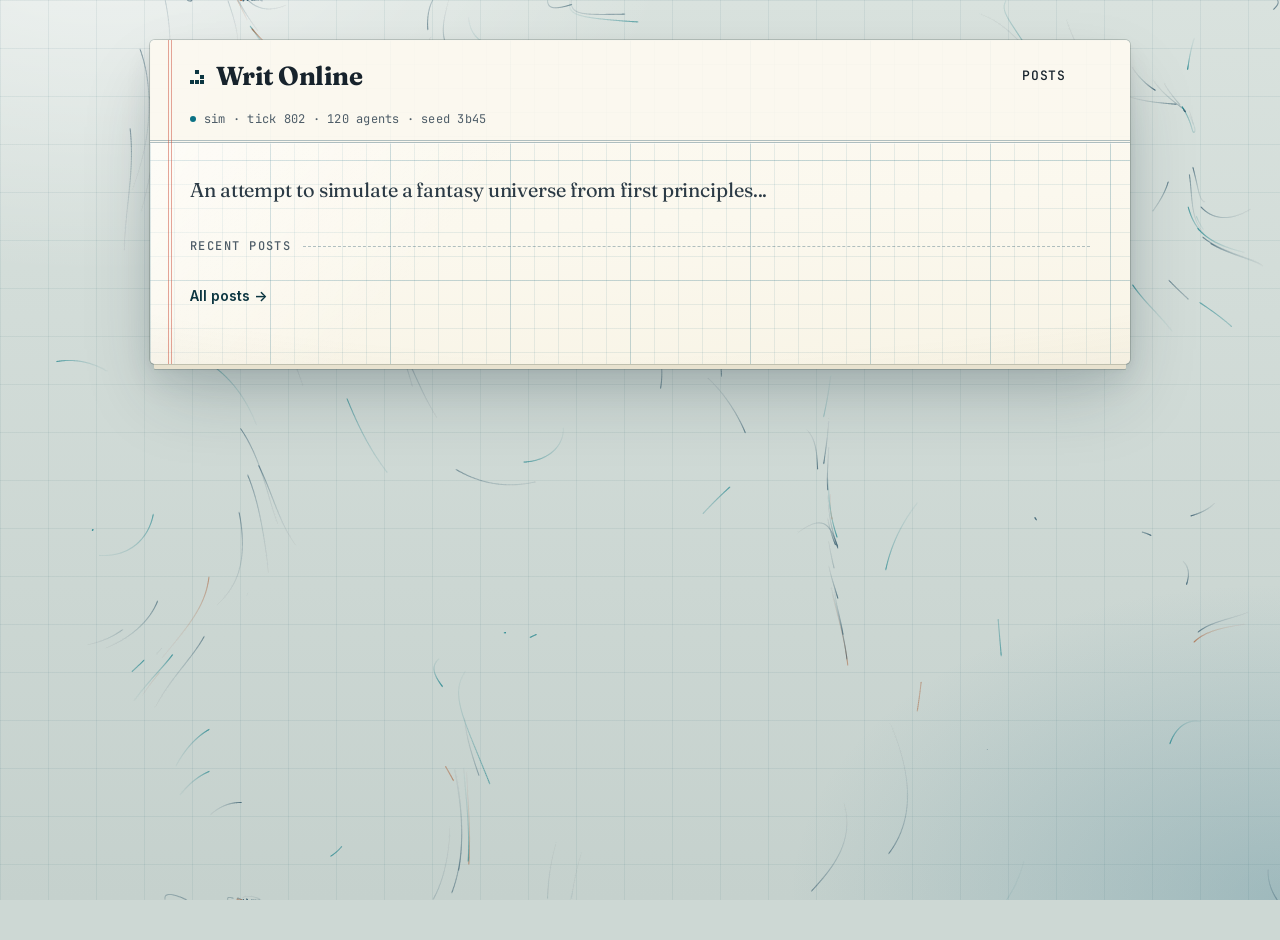
==== index.html @ ee62fd67 "Sync blog site from Folio" ====
<!doctype html>
<html lang="en" data-style="fieldnotes" data-entry-label="Devlog">
<head>
<meta charset="utf-8">
<meta name="viewport" content="width=device-width, initial-scale=1">
<meta http-equiv="Content-Security-Policy" content="default-src &#39;none&#39;; script-src &#39;self&#39; &#39;sha256-ggIJW1unnQEscRcKVDzPXkm2mkOD2B84FoMv1J+qIm8=&#39;; style-src &#39;self&#39; &#39;unsafe-inline&#39;; img-src &#39;self&#39; data: blob: https://cdn.sornaensis.com; media-src &#39;self&#39; https://cdn.sornaensis.com; font-src &#39;self&#39; data:; connect-src &#39;self&#39;; base-uri &#39;none&#39;; form-action &#39;none&#39;">
<meta name="color-scheme" content="light dark">
<title>Writ Online</title>
<link rel="icon" type="image/svg+xml" href="./favicon.svg?v=8591798611">
<link rel="stylesheet" href="./assets/blog.css?v=cd92e0d8f4">
<script src="./assets/blog.js?v=d08083df86" defer></script>
</head>
<body data-page="index" data-root="./">
<div class="sheet">
<header class="site-header">
<div class="site-header-inner">
<a class="site-title" href="./">Writ Online</a>
<nav class="site-nav" aria-label="Site"><a class="tab" href="./posts.html">Posts</a></nav>
</div>
</header>
<main class="page index-page">
<section class="blurb" aria-label="About"><p>An attempt to simulate a fantasy universe from first principles...</p></section>
<div class="index-grid">
<section class="index-posts" aria-labelledby="recent-title">
<h2 id="recent-title" class="section-title">Recent posts</h2>
<ul id="post-list" class="post-list">

</ul>
<p class="all-posts"><a href="./posts.html">All posts &rarr;</a></p>
</section>
<aside id="browse" class="index-side" aria-label="Browse posts" hidden>
<section class="side-block" aria-label="Calendar">
<h2 class="side-title">Calendar</h2>
<div id="calendar" class="calendar"></div>
</section>
<section class="side-block" aria-label="Tags">
<h2 class="side-title">Tags</h2>
<div id="tag-cloud" class="tag-cloud"></div>
</section>
</aside>
</div>
</main>
</div>
</body>
</html>
---- assets/blog.css ----
:root{color-scheme:light;--surface-app: #f7f7f8;--surface: #ffffff;--surface-raised: #ffffff;--surface-sunken: #fafafb;--surface-nav: #f3f3f5;--surface-hover: #e9eaee;--surface-hover-paper: #f3f4f6;--surface-selected: #e9effe;--border: #e5e6ea;--border-strong: #d1d3da;--border-focus: #2f5bea;--text: #16181d;--text-2: #3b3f48;--text-3: #5d6270;--text-faint: #8b909c;--accent: #2f5bea;--accent-hover: #2349c8;--accent-text: #2a52d6;--accent-soft: #eaf0fe;--accent-soft-hover: #dbe5fd;--accent-line: #b9cbfa;--on-accent: #ffffff;--success: #1f7a4a;--success-soft: #e7f5ec;--warning: #8f5d00;--warning-soft: #fdf5e3;--warning-line: #f0dcae;--danger: #c2372b;--danger-soft: #fdecea;--danger-line: #f6cbc6;--label-sage: #3f9a62;--label-blue: #3a7bd5;--label-amber: #c4880f;--label-rose: #d0577a;--label-lavender: #7a62d8;--scrim: rgb(14 15 17 / .4);--toast-bg: #16181d;--toast-text: #f4f5f7;--toast-danger-bg: #b3342a;--shadow-1: 0 1px 2px rgb(16 18 24 / .05);--shadow-2: 0 4px 14px rgb(16 18 24 / .07);--shadow-3: 0 16px 48px rgb(16 18 24 / .12);--shadow-modal: 0 24px 80px rgb(16 18 24 / .22);--font-sans: Inter, ui-sans-serif, system-ui, -apple-system, BlinkMacSystemFont, "Segoe UI", Roboto, sans-serif;--font-display: var(--font-sans);--font-mono: ui-monospace, SFMono-Regular, "Cascadia Mono", Consolas, "Liberation Mono", monospace;--text-2xs: 11px;--text-xs: 12px;--text-sm: 13px;--text-base: 14px;--text-read: 16px;--text-lg: 18px;--text-xl: 22px;--text-2xl: 28px;--text-3xl: 36px;--text-display: 52px;--leading-tight: 1.25;--leading-snug: 1.45;--leading-body: 1.6;--leading-read: 1.75;--tracking-label: .08em;--space-1: 4px;--space-2: 8px;--space-3: 12px;--space-4: 16px;--space-5: 20px;--space-6: 24px;--space-8: 32px;--space-10: 40px;--space-12: 48px;--radius-sm: 4px;--radius-md: 6px;--radius-lg: 8px;--radius-xl: 12px;--radius-pill: 999px;--ease: cubic-bezier(.2, .7, .2, 1);--dur-fast: .12s;--dur: .2s;--bg: var(--surface-app);--paper: var(--surface);--sidebar: var(--surface-nav);--ink: var(--text);--muted: var(--text-3);--line: var(--border);--line-dark: var(--border-strong);--green: var(--accent);--green-hover: var(--accent-hover);--green-soft: var(--accent-soft);--sage: var(--label-sage);--red: var(--danger);--red-soft: var(--danger-soft);--shadow: var(--shadow-3);--font: var(--font-sans);font-family:var(--font-sans);font-size:var(--text-base);line-height:var(--leading-body);color:var(--text);background:var(--surface-app)}@media(prefers-color-scheme:dark){:root:not([data-theme=light]){color-scheme:dark;--surface-app: #0e0f11;--surface: #16171a;--surface-raised: #1d1f23;--surface-sunken: #121315;--surface-nav: #121315;--surface-hover: #1f2125;--surface-hover-paper: #1d1f23;--surface-selected: #1b2340;--border: #26282d;--border-strong: #353840;--border-focus: #6b8cff;--text: #ececf0;--text-2: #c4c7cf;--text-3: #9a9fab;--text-faint: #6c717c;--accent: #6b8cff;--accent-hover: #85a0ff;--accent-text: #8ea8ff;--accent-soft: #1a2242;--accent-soft-hover: #222c55;--accent-line: #34427a;--on-accent: #0b1020;--success: #5fcf8e;--success-soft: #13261b;--warning: #f0b84a;--warning-soft: #2a2312;--warning-line: #4a3b17;--danger: #ff7b6e;--danger-soft: #331a18;--danger-line: #5a2b26;--label-sage: #6cc28c;--label-blue: #6fa6ef;--label-amber: #e3ad48;--label-rose: #ee8aa6;--label-lavender: #a596f2;--scrim: rgb(0 0 0 / .6);--toast-bg: #ececf0;--toast-text: #16181d;--toast-danger-bg: #f6c4bd;--shadow-1: 0 1px 2px rgb(0 0 0 / .4);--shadow-2: 0 4px 16px rgb(0 0 0 / .4);--shadow-3: 0 18px 60px rgb(0 0 0 / .5);--shadow-modal: 0 28px 100px rgb(0 0 0 / .6) }}:root[data-theme=dark]{color-scheme:dark;--surface-app: #0e0f11;--surface: #16171a;--surface-raised: #1d1f23;--surface-sunken: #121315;--surface-nav: #121315;--surface-hover: #1f2125;--surface-hover-paper: #1d1f23;--surface-selected: #1b2340;--border: #26282d;--border-strong: #353840;--border-focus: #6b8cff;--text: #ececf0;--text-2: #c4c7cf;--text-3: #9a9fab;--text-faint: #6c717c;--accent: #6b8cff;--accent-hover: #85a0ff;--accent-text: #8ea8ff;--accent-soft: #1a2242;--accent-soft-hover: #222c55;--accent-line: #34427a;--on-accent: #0b1020;--success: #5fcf8e;--success-soft: #13261b;--warning: #f0b84a;--warning-soft: #2a2312;--warning-line: #4a3b17;--danger: #ff7b6e;--danger-soft: #331a18;--danger-line: #5a2b26;--label-sage: #6cc28c;--label-blue: #6fa6ef;--label-amber: #e3ad48;--label-rose: #ee8aa6;--label-lavender: #a596f2;--scrim: rgb(0 0 0 / .6);--toast-bg: #ececf0;--toast-text: #16181d;--toast-danger-bg: #f6c4bd;--shadow-1: 0 1px 2px rgb(0 0 0 / .4);--shadow-2: 0 4px 16px rgb(0 0 0 / .4);--shadow-3: 0 18px 60px rgb(0 0 0 / .5);--shadow-modal: 0 28px 100px rgb(0 0 0 / .6) }.markdown{font-size:var(--text-read);line-height:var(--leading-read);color:var(--text-2);overflow-wrap:anywhere}.markdown>:first-child{margin-top:0}.markdown h1,.markdown h2,.markdown h3,.markdown h4{font-weight:600;color:var(--text);line-height:var(--leading-tight);letter-spacing:-.35px}.markdown h1,.markdown h2,.markdown h3{font-family:var(--font-display);letter-spacing:-.02em;font-weight:650}.markdown h1{font-size:var(--text-2xl);margin:30px 0 15px}.markdown h2{font-size:var(--text-xl);margin:29px 0 12px}.markdown h3{font-size:var(--text-lg);margin:24px 0 9px}.markdown p{margin:0 0 17px}.markdown strong{font-weight:600;color:var(--text)}.markdown a{color:var(--accent-text);text-underline-offset:3px}.markdown a.wiki-link{display:inline;padding:1px 5px;border-radius:var(--radius-sm);background:var(--accent-soft);color:var(--accent-text);text-decoration:none;font-size:.95em;box-decoration-break:clone;-webkit-box-decoration-break:clone}.markdown a.wiki-link:hover{background:var(--accent-soft-hover)}.markdown a.wiki-link:before{content:"\2197";font-size:.85em;margin-right:4px;opacity:.7}.markdown a[data-wiki-target]{border-bottom:1px dashed var(--warning-line);background:var(--warning-soft);color:var(--warning)}.markdown ul,.markdown ol{padding-left:23px;margin:12px 0 20px}.markdown li{padding-left:3px;margin:4px 0}.markdown li::marker{color:var(--text-3)}.markdown [id]{scroll-margin-top:16px}.markdown [id]:focus{outline:none}.markdown .toc{margin:0 0 26px;font-size:var(--text-base);line-height:1.4}.markdown .toc .toc-box{margin:0;min-width:0;padding:6px 16px 10px;border:1px solid var(--border-strong);border-radius:var(--radius-md);background:var(--surface-sunken)}.markdown .toc .toc-title{padding:0 6px;margin-left:-2px;font-family:var(--font-sans);font-size:var(--text-xs);font-weight:600;letter-spacing:.08em;text-transform:uppercase;color:var(--text-3)}.markdown .toc ul{margin:0;padding:0;list-style:none}.markdown .toc ul ul{margin-left:6px;padding-left:14px;border-left:1px solid var(--border)}.markdown .toc li{margin:0;padding:0}.markdown .toc a{display:inline-block;padding:5px 2px;text-decoration:none}.markdown .toc a:hover{text-decoration:underline}.markdown a.toc-up{display:inline-block;min-width:1.6em;margin-left:.4em;padding:0 .3em;border-radius:var(--radius-sm);color:var(--text-3);font-family:var(--font-sans);font-size:.7em;font-weight:500;letter-spacing:0;text-align:center;text-decoration:none;vertical-align:.15em}.markdown a.toc-up:hover,.markdown a.toc-up:focus-visible{background:var(--accent-soft);color:var(--accent-text)}@media(pointer:coarse){.markdown .toc a{padding:11px 4px}.markdown a.toc-up{min-width:44px;margin:-12px -6px -12px .2em;padding:12px 6px;font-size:.8em}}.markdown blockquote{margin:22px 0;border-left:3px solid var(--accent-line);padding:13px 19px;background:var(--surface-sunken);border-radius:0 var(--radius-md) var(--radius-md) 0;color:var(--text-2);font-size:var(--text-base)}.markdown blockquote p:last-child{margin-bottom:0}.markdown code{font-family:var(--font-mono);font-size:.85em;padding:2px 5px;background:var(--surface-hover-paper);border-radius:var(--radius-sm);color:var(--text-2)}.markdown pre{background:var(--surface-sunken);border:1px solid var(--border);border-radius:var(--radius-md);padding:16px;overflow-x:auto;line-height:1.7;font-family:var(--font-mono);font-size:var(--text-sm);white-space:pre;overflow-wrap:normal}.markdown pre code{padding:0;background:none;font-size:inherit}.markdown hr{border:0;border-top:1px solid var(--border);margin:28px 0}.markdown table{display:block;max-width:100%;overflow:auto;border-collapse:collapse;font-size:var(--text-xs);margin-bottom:20px}.markdown td,.markdown th{text-align:left;border:1px solid var(--border);padding:8px 12px}.markdown th{background:var(--surface-sunken);font-weight:600}.markdown video{display:block;max-width:100%;height:auto;border-radius:var(--radius-md);background:var(--surface-sunken)}.markdown .embed-card{margin:14px 0}.markdown a.embed-card-link{display:flex;flex-direction:column;justify-content:center;gap:2px;min-height:44px;padding:10px 14px;overflow:hidden;background:var(--surface-sunken);border:1px solid var(--border);border-radius:var(--radius-md);color:var(--text);text-decoration:none}.markdown a.embed-card-link:hover,.markdown a.embed-card-link:focus-visible{border-color:var(--accent-line)}.markdown .embed-card-host{font-weight:600;color:var(--accent-text);overflow-wrap:anywhere}.markdown .embed-card-path{min-width:0;overflow:hidden;color:var(--text-3);font-size:var(--text-sm);text-overflow:ellipsis;white-space:nowrap}.markdown a.embed-link{overflow-wrap:anywhere}.markdown .embed-missing{color:var(--text-3);font-style:italic}.markdown input[type=checkbox]{accent-color:var(--accent)}@media(min-width:1440px){.markdown{font-size:var(--text-read);line-height:var(--leading-read)}}@media(max-width:760px){.markdown{font-size:var(--text-read);line-height:var(--leading-read);color:var(--text-2)}.markdown h2{font-size:var(--text-xl);margin-top:26px}.markdown h3{font-size:var(--text-lg)}.markdown blockquote{font-size:var(--text-base);margin:22px 0;padding:13px 16px}.markdown a.wiki-link{font-size:.95em;white-space:normal}}.markdown{font-size:var(--text-read);color:var(--text-2);line-height:var(--leading-read)}.markdown h1,.markdown h2,.markdown h3,.markdown h4,.markdown strong{color:var(--text)}.markdown h2{font-size:var(--text-xl)}.markdown h3{font-size:var(--text-lg)}.markdown blockquote{font-size:var(--text-base);color:var(--text-2)}.markdown a,.markdown a.wiki-link{color:var(--accent-text)}.markdown a[data-wiki-target]{color:var(--warning)}.markdown code{color:var(--text-2)}.markdown table{font-size:var(--text-sm)}.markdown img{display:block;max-width:100%;height:auto;border-radius:var(--radius-md)}@media(min-width:1440px){.markdown{font-size:var(--text-read)}}@media(max-width:760px){.markdown{font-size:var(--text-read);line-height:var(--leading-read)}.markdown h2{font-size:var(--text-xl)}.markdown h3{font-size:var(--text-lg)}.markdown blockquote{font-size:var(--text-base)}}.nb-bar{display:flex;align-items:center;gap:12px;margin:0 0 16px}.nb-run svg{width:14px;height:14px}.nb-job{font-size:var(--text-xs);color:var(--text-3)}.nb-job-failed{color:var(--danger)}.nb-cell{margin:20px 0 0}.markdown .nb-cell pre{margin:0}.nb-code .hl-comment{color:var(--text-3);font-style:italic}.nb-code .hl-string{color:var(--success)}.nb-code .hl-constant{color:var(--warning)}.nb-code .hl-keyword,.nb-code .hl-storage.hl-modifier{color:var(--accent-text)}.nb-code .hl-storage.hl-type,.nb-code .hl-entity.hl-name.hl-type,.nb-code .hl-support.hl-type{color:var(--label-lavender)}.nb-code .hl-entity.hl-name.hl-function,.nb-code .hl-support.hl-function{color:var(--label-blue)}.nb-code .hl-keyword.hl-operator,.nb-code .hl-punctuation{color:var(--text-2)}.nb-code .hl-invalid{color:var(--danger)}.nb-output{margin:0 0 20px;border:1px solid var(--border);border-top:0;border-radius:0 0 var(--radius-md) var(--radius-md);background:var(--surface);overflow:hidden}.nb-cell+.nb-output{margin-top:-1px}.nb-output-head{display:flex;align-items:center;gap:10px;padding:6px 12px;background:var(--surface-sunken);border-bottom:1px solid var(--border);font-size:var(--text-2xs);color:var(--text-3)}.nb-status{font-weight:550;letter-spacing:var(--tracking-label);text-transform:uppercase;color:var(--success)}.nb-output-error .nb-status,.nb-output-timeout .nb-status{color:var(--danger)}.nb-output-truncated .nb-status,.nb-output-skipped .nb-status{color:var(--warning)}.nb-stale-flag{padding:1px 7px;border:1px solid var(--warning-line);border-radius:var(--radius-pill);background:var(--warning-soft);color:var(--warning)}.nb-time{margin-left:auto}.nb-output-body{padding:10px 12px}.nb-output-body:empty{display:none}.nb-stale .nb-output-body{opacity:.5}.nb-text{margin:0;font-family:var(--font-mono);font-size:var(--text-sm);line-height:1.6;color:var(--text-2);white-space:pre-wrap;overflow-wrap:anywhere}.nb-text+.nb-text,.nb-text+.nb-rich,.nb-rich+.nb-text{margin-top:8px}.markdown .nb-output .nb-text{padding:0;border:0;background:none}.nb-stderr{color:var(--danger)}.nb-unknown{margin:0;font-size:var(--text-xs);color:var(--text-3)}.nb-frame{display:block;width:100%;height:120px;border:0;background:transparent}.nb-bar[hidden]{display:none}@font-face{font-family:Fraunces;font-style:normal;font-weight:300 800;font-display:swap;src:url(fonts/Fraunces-latin.woff2?v=4b4c27f81b) format("woff2")}@font-face{font-family:Inter;font-style:normal;font-weight:100 900;font-display:swap;src:url(fonts/InterVariable-latin.woff2?v=d0c4a8f48d) format("woff2")}@font-face{font-family:JetBrains Mono;font-style:normal;font-weight:100 800;font-display:swap;src:url(fonts/JetBrainsMono-latin.woff2?v=8c6af9fe3e) format("woff2")}:root{background:var(--backdrop-base);--font-sans: "Inter", ui-sans-serif, system-ui, -apple-system, BlinkMacSystemFont, "Segoe UI", Roboto, sans-serif;--text-read: 17px;--backdrop-base: #e6e9f2;--backdrop: radial-gradient(ellipse 80% 78% at 8% -8%, #d6e0ff 0%, transparent 62%), radial-gradient(ellipse 66% 71% at 104% 6%, #ffdce8 0%, transparent 58%), radial-gradient(ellipse 73% 84% at 86% 112%, #d6f0e3 0%, transparent 62%), radial-gradient(ellipse 58% 67% at -6% 96%, #fdeccb 0%, transparent 60%);--sheet-base: linear-gradient(172deg, #fffefb 0%, #fcfaf4 42%, #f7f3e8 100%);--sheet-sheen: linear-gradient(128deg, rgb(255 255 255 / .7) 0%, rgb(255 255 255 / 0) 38%);--sheet-grain: repeating-linear-gradient(0deg, rgb(110 90 40 / .02) 0 1px, transparent 1px 4px), repeating-linear-gradient(90deg, rgb(110 90 40 / .012) 0 1px, transparent 1px 5px);--sheet-vignette: radial-gradient(ellipse 130% 100% at 50% 35%, transparent 58%, rgb(120 96 40 / .1) 100%);--sheet-hi: rgb(255 255 255 / .55);--sheet-under: #f1ede1;--sheet-edge: rgb(80 64 30 / .14);--sheet-shadow: 0 1px 1px rgb(40 30 10 / .06), 0 3px 6px rgb(40 30 10 / .05), 0 12px 24px rgb(35 35 70 / .08), 0 32px 64px -8px rgb(35 35 70 / .16);--bar-sheen: rgb(255 255 255 / .35);--bar-edge: rgb(255 255 255 / .5);--card-bg: rgb(255 255 255 / .6);--card-shadow: 0 1px 2px rgb(60 48 20 / .07), 0 6px 16px -8px rgb(60 48 20 / .16);--card-shadow-hover: 0 2px 4px rgb(60 48 20 / .08), 0 14px 28px -10px rgb(47 91 234 / .28);--media-shadow: 0 1px 2px rgb(40 30 10 / .1), 0 10px 28px -10px rgb(40 30 10 / .32);--icon-search: url("data:image/svg+xml,%3Csvg xmlns='http://www.w3.org/2000/svg' viewBox='0 0 20 20' fill='none' stroke='%238b909c' stroke-width='2' stroke-linecap='round'%3E%3Ccircle cx='8.5' cy='8.5' r='5.5'/%3E%3Cpath d='M13 13l4 4'/%3E%3C/svg%3E");--surface: #fffefc;--surface-sunken: rgb(90 72 30 / .045);--surface-hover-paper: rgb(90 72 30 / .07);--border: rgb(70 56 24 / .14);--border-strong: rgb(70 56 24 / .26)}@media(prefers-color-scheme:dark){:root:not([data-theme=light]){--backdrop-base: #0b0c10;--backdrop: radial-gradient(ellipse 73% 76% at 8% -8%, #25335f 0%, transparent 62%), radial-gradient(ellipse 63% 69% at 104% 8%, #3a2342 0%, transparent 58%), radial-gradient(ellipse 73% 84% at 86% 112%, #123a33 0%, transparent 62%), radial-gradient(ellipse 58% 67% at -6% 96%, #3a2d14 0%, transparent 60%);--sheet-base: linear-gradient(172deg, #232429 0%, #1c1d21 45%, #17181c 100%);--sheet-sheen: linear-gradient(128deg, rgb(255 255 255 / .06) 0%, rgb(255 255 255 / 0) 38%);--sheet-grain: repeating-linear-gradient(0deg, rgb(255 255 255 / .014) 0 1px, transparent 1px 4px), repeating-linear-gradient(90deg, rgb(255 255 255 / .01) 0 1px, transparent 1px 5px);--sheet-vignette: radial-gradient(ellipse 130% 100% at 50% 35%, transparent 55%, rgb(0 0 0 / .32) 100%);--sheet-hi: rgb(255 255 255 / .04);--sheet-under: #141519;--sheet-edge: rgb(255 255 255 / .09);--sheet-shadow: 0 1px 1px rgb(0 0 0 / .4), 0 4px 8px rgb(0 0 0 / .3), 0 16px 32px rgb(0 0 0 / .35), 0 40px 80px -8px rgb(0 0 0 / .55);--bar-sheen: rgb(255 255 255 / .035);--bar-edge: rgb(255 255 255 / .04);--card-bg: rgb(255 255 255 / .035);--card-shadow: 0 1px 2px rgb(0 0 0 / .4), 0 8px 18px -10px rgb(0 0 0 / .6);--card-shadow-hover: 0 2px 4px rgb(0 0 0 / .4), 0 16px 32px -12px rgb(107 140 255 / .35);--media-shadow: 0 1px 2px rgb(0 0 0 / .5), 0 12px 30px -10px rgb(0 0 0 / .7);--icon-search: url("data:image/svg+xml,%3Csvg xmlns='http://www.w3.org/2000/svg' viewBox='0 0 20 20' fill='none' stroke='%236c717c' stroke-width='2' stroke-linecap='round'%3E%3Ccircle cx='8.5' cy='8.5' r='5.5'/%3E%3Cpath d='M13 13l4 4'/%3E%3C/svg%3E");--surface: #212227;--surface-sunken: rgb(0 0 0 / .22);--surface-hover-paper: rgb(255 255 255 / .06);--border: rgb(255 255 255 / .09);--border-strong: rgb(255 255 255 / .18)}}*,*:before,*:after{box-sizing:border-box}html{-webkit-text-size-adjust:100%}[hidden]{display:none!important}body:before{content:"";position:fixed;inset:0;z-index:-1;pointer-events:none;background:var(--backdrop)}body{margin:0;min-height:100vh;background:none;color:var(--text-2);font-family:var(--font-sans);font-size:var(--text-base);line-height:var(--leading-body);font-optical-sizing:auto;text-rendering:optimizeLegibility;-webkit-font-smoothing:antialiased}a{color:var(--accent-text);text-underline-offset:3px}:focus-visible{outline:2px solid var(--border-focus);outline-offset:2px}button{font:inherit;color:inherit}.sheet{max-width:70rem;margin:var(--space-10) auto var(--space-12);border-radius:3px;background:var(--sheet-vignette),var(--sheet-sheen),var(--sheet-grain),var(--sheet-base);box-shadow:0 0 0 1px var(--sheet-edge),inset 0 1px 0 var(--sheet-hi),0 9px 0 -4px var(--sheet-under),0 10px 0 -4px var(--sheet-edge),var(--sheet-shadow)}body[data-page=post] .sheet{max-width:56rem}.site-header{border-bottom:1px solid var(--border);box-shadow:0 1px 0 var(--bar-edge);border-radius:3px 3px 0 0;background:linear-gradient(180deg,var(--bar-sheen),rgb(255 255 255 / 0))}.site-header-inner{display:flex;flex-wrap:wrap;align-items:center;gap:var(--space-2) var(--space-6);padding:var(--space-4) var(--space-10)}:root[data-world-epoch] .site-header-inner{position:relative;padding-bottom:calc(var(--space-4) + 1.5em)}.world-clock{position:absolute;left:var(--space-10);right:var(--space-10);bottom:var(--space-3);margin:0;overflow:hidden;font-size:var(--text-xs);line-height:1.5;color:var(--text-3);text-overflow:ellipsis;white-space:nowrap}.site-title{display:inline-flex;align-items:center;gap:var(--space-3);font-family:var(--font-display);font-size:var(--text-xl);font-weight:700;letter-spacing:-.025em;color:var(--text);text-decoration:none}.site-title:before{content:"";flex:none;width:14px;height:14px;border-radius:4px;background:linear-gradient(135deg,var(--accent) 0%,var(--label-lavender) 55%,var(--label-rose) 100%);transform:rotate(45deg);box-shadow:0 2px 6px -1px #2f5bea73}.site-nav{display:flex;flex-wrap:wrap;align-items:center;gap:var(--space-1);margin-left:auto}.site-nav a{position:relative;display:inline-flex;align-items:center;min-height:40px;padding:0 var(--space-3);border-radius:var(--radius-md);color:var(--text-3);font-size:var(--text-sm);text-decoration:none;transition:color var(--dur-fast) var(--ease),background var(--dur-fast) var(--ease)}.site-nav a:hover{background:var(--surface-hover-paper);color:var(--text)}.site-nav a.tab{margin-right:var(--space-3);border-radius:0;color:var(--text);font-size:var(--text-base);font-weight:600;background:none}.site-nav a.tab:after{content:"";position:absolute;left:var(--space-3);right:var(--space-3);bottom:4px;height:2px;border-radius:2px;background:var(--accent);transform:scaleX(0);transition:transform var(--dur) var(--ease)}.site-nav a.tab:hover:after,.site-nav a.tab[aria-current]:after{transform:scaleX(1)}.site-nav a.tab+a:before{content:"";position:absolute;left:calc(var(--space-3) * -1 - 1px);top:11px;bottom:11px;width:1px;background:var(--border-strong)}.page{padding:var(--space-8) var(--space-10) var(--space-12)}.blurb{max-width:44rem;margin:0 0 var(--space-8);font-size:var(--text-lg);line-height:var(--leading-snug);letter-spacing:-.005em;color:var(--text-2)}.blurb:empty{display:none}.blurb p{margin:0 0 var(--space-3)}.page-title{margin:0 0 var(--space-6);font-family:var(--font-display);font-size:var(--text-3xl);font-weight:700;letter-spacing:-.03em;line-height:var(--leading-tight);color:var(--text)}.section-title{display:flex;align-items:center;gap:var(--space-3);margin:0 0 var(--space-4);font-size:var(--text-2xs);font-weight:600;letter-spacing:var(--tracking-label);text-transform:uppercase;color:var(--text-3)}.section-title:after{content:"";flex:1;height:1px;background:var(--border)}.index-grid{display:grid;grid-template-columns:minmax(0,1fr) 17.5rem;gap:var(--space-10);align-items:start}.index-grid:has(>.index-side[hidden]){grid-template-columns:minmax(0,1fr)}.post-link,.post-summary,.tag-chip,.blurb,.page-title,.post-title{overflow-wrap:anywhere}.tag-chip{max-width:100%}.post-list,.post-cards{list-style:none;margin:0;padding:0}.post-item{padding:var(--space-5) 0;border-bottom:1px solid var(--border)}.post-item:first-child{padding-top:0}.post-link{font-family:var(--font-display);font-size:var(--text-xl);font-weight:650;letter-spacing:-.02em;line-height:var(--leading-tight);color:var(--text);text-decoration:none;transition:color var(--dur-fast) var(--ease)}.post-link:hover{color:var(--accent-text)}.post-meta{display:flex;flex-wrap:wrap;align-items:center;gap:var(--space-2) var(--space-3);margin:var(--space-2) 0 0;font-size:var(--text-sm);color:var(--text-3);font-variant-numeric:tabular-nums}.entry-no{font-weight:600;letter-spacing:.02em;white-space:nowrap}.post-tags{display:inline-flex;flex-wrap:wrap;gap:var(--space-2)}.post-summary{margin:var(--space-2) 0 0;color:var(--text-2)}.all-posts{margin:var(--space-5) 0 0;font-weight:600}.all-posts a{display:inline-flex;align-items:center;min-height:40px;text-decoration:none}.all-posts a:hover{text-decoration:underline}.tag-chip{display:inline-flex;align-items:center;gap:var(--space-1);min-height:26px;padding:1px var(--space-3);border:1px solid var(--accent-line);border-radius:var(--radius-pill);background:var(--accent-soft);color:var(--accent-text);font-size:var(--text-xs);font-weight:500;text-decoration:none;transition:background var(--dur-fast) var(--ease)}.tag-chip:hover{background:var(--accent-soft-hover)}.tag-chip[aria-pressed=true]{border-color:var(--accent);background:var(--accent);color:var(--on-accent)}.tag-count{opacity:.7;font-variant-numeric:tabular-nums}.search-row{display:flex;flex-wrap:wrap;gap:var(--space-3);align-items:center}.side-search{margin:0}.side-search-input{display:block;width:100%;height:38px;padding:0 var(--space-3) 0 36px;border:1px solid var(--border-strong);border-radius:var(--radius-pill);background:var(--icon-search) no-repeat 12px 50% / 16px 16px,var(--card-bg);box-shadow:inset 0 1px 2px #3c301414;color:var(--text);font:inherit;font-size:var(--text-sm);appearance:none}.side-search-input::placeholder{color:var(--text-3);opacity:1}.side-search-input:focus-visible{border-color:var(--border-focus);outline-offset:1px}.filter-status{min-height:1.6em;margin:0 0 var(--space-4);color:var(--text-3);font-size:var(--text-sm)}.filter-clear{min-height:40px;margin-bottom:var(--space-3);padding:0 var(--space-4);border:1px solid var(--border-strong);border-radius:var(--radius-pill);background:var(--card-bg);font-size:var(--text-sm);cursor:pointer}.filter-clear:hover{background:var(--surface-hover-paper)}.list-empty{color:var(--text-3)}.post-cards{display:grid;grid-template-columns:repeat(auto-fill,minmax(15.5rem,1fr));gap:var(--space-4)}.post-card{position:relative;display:flex;flex-direction:column;padding:var(--space-5) var(--space-5) var(--space-4);border:1px solid var(--border);border-radius:var(--radius-xl);background:var(--card-bg);box-shadow:var(--card-shadow);transition:transform var(--dur) var(--ease),box-shadow var(--dur) var(--ease),border-color var(--dur) var(--ease)}.post-card:before{content:"";position:absolute;top:-1px;left:var(--space-5);width:28px;height:4px;border-radius:0 0 4px 4px;background:linear-gradient(90deg,var(--accent),var(--label-lavender))}.post-card:hover,.post-card:focus-within{transform:translateY(-2px);border-color:var(--accent-line);box-shadow:var(--card-shadow-hover)}.post-card .post-link{font-size:var(--text-lg)}.post-card .post-link:after{content:"";position:absolute;inset:0;border-radius:inherit}.post-card .post-link:focus-visible{outline:none}.post-card:has(.post-link:focus-visible){outline:2px solid var(--border-focus);outline-offset:2px}.post-card .post-meta{margin-top:var(--space-3)}.post-card .tag-chip{position:relative;z-index:1}.post-card .post-summary{display:-webkit-box;-webkit-box-orient:vertical;-webkit-line-clamp:3;overflow:hidden;font-size:var(--text-sm);line-height:var(--leading-snug)}.post-sentinel{height:1px}.index-side{position:sticky;top:var(--space-6);display:flex;flex-direction:column;gap:var(--space-5)}.side-block{padding:var(--space-4);border:1px solid var(--border);border-radius:var(--radius-xl);background:var(--card-bg);box-shadow:var(--card-shadow)}.side-title{margin:0 0 var(--space-3);font-size:var(--text-2xs);font-weight:600;letter-spacing:var(--tracking-label);text-transform:uppercase;color:var(--text-3)}.side-empty{margin:0;color:var(--text-3)}.cal-head{display:flex;align-items:center;justify-content:space-between;margin-bottom:var(--space-2)}.cal-title{font-family:var(--font-display);font-weight:650;letter-spacing:-.01em;color:var(--text)}.cal-nav{width:36px;height:36px;border:0;border-radius:var(--radius-md);background:none;font-size:var(--text-xl);line-height:1;cursor:pointer}.cal-nav:hover:not(:disabled){background:var(--surface-hover-paper)}.cal-nav:disabled{color:var(--text-faint);cursor:default}.cal-grid{width:100%;border-collapse:collapse;table-layout:fixed;text-align:center}.cal-grid th{padding:var(--space-1) 0;font-size:var(--text-2xs);font-weight:500;color:var(--text-3)}.cal-grid td{padding:1px;height:36px}.cal-day{display:inline-flex;align-items:center;justify-content:center;width:100%;max-width:36px;aspect-ratio:1;border-radius:50%;font-size:var(--text-sm);color:var(--text-3);font-variant-numeric:tabular-nums;text-decoration:none}a.cal-day.has-posts{background:var(--accent-soft);color:var(--accent-text);font-weight:700;box-shadow:inset 0 0 0 1px var(--accent-line);transition:background var(--dur-fast) var(--ease)}a.cal-day.has-posts:hover{background:var(--accent-soft-hover)}a.cal-day[aria-pressed=true]{background:var(--accent);color:var(--on-accent);box-shadow:none}.tag-cloud{display:flex;flex-wrap:wrap;align-items:center;gap:var(--space-2)}.tag-cloud .tag-chip{min-height:32px}.tag-cloud .w1{font-size:var(--text-xs)}.tag-cloud .w2{font-size:var(--text-sm)}.tag-cloud .w3{font-size:var(--text-base)}.tag-cloud .w4{font-size:var(--text-lg)}.tag-cloud .w5{font-size:var(--text-xl)}.post{max-width:46rem;margin:0 auto}.post-head{margin-bottom:var(--space-8);padding-bottom:var(--space-5);border-bottom:1px solid var(--border)}.post-title{margin:0;font-family:var(--font-display);font-size:var(--text-3xl);font-weight:750;letter-spacing:-.035em;line-height:var(--leading-tight);color:var(--text)}.post-head .post-meta{margin-top:var(--space-3)}.post-back{max-width:46rem;margin:var(--space-8) auto 0}.post-back a{display:inline-flex;align-items:center;min-height:40px;font-weight:600;text-decoration:none}.post-back a:hover{text-decoration:underline}.post-body img,.post-body video,.post-body .nb-frame{display:block;max-width:100%;height:auto;margin:var(--space-6) auto;border-radius:var(--radius-xl)}.post-body img,.post-body video{box-shadow:var(--media-shadow)}.post-body video{width:100%;background:#0b0c0e}.post-body .nb-frame{height:120px;margin:0;border-radius:var(--radius-lg)}.post-body figure{margin:var(--space-8) 0}.post-body figure img{margin:0 auto}.post-body figcaption{margin-top:var(--space-3);text-align:center;font-size:var(--text-sm);color:var(--text-3)}.post-body .nb-cell{margin-top:var(--space-6)}.post-body .nb-cell pre{border-radius:var(--radius-xl);box-shadow:var(--card-shadow)}.post-body .nb-cell:has(+.nb-output) pre{border-radius:var(--radius-xl) var(--radius-xl) 0 0}.post-body .nb-output{margin-bottom:var(--space-6);border-radius:0 0 var(--radius-xl) var(--radius-xl);box-shadow:var(--card-shadow)}.post-body .nb-output-body .nb-frame{border-radius:var(--radius-lg)}.post-body .toc .toc-box{border-radius:var(--radius-xl)}.post-body .embed-card{margin:var(--space-6) 0}.post-body a.embed-card-link{position:relative;gap:2px;min-height:64px;padding:var(--space-4) 52px var(--space-4) var(--space-5);border-left:4px solid var(--accent);border-radius:var(--radius-lg) var(--radius-xl) var(--radius-xl) var(--radius-lg);background:var(--card-bg);box-shadow:var(--card-shadow);transition:transform var(--dur) var(--ease),box-shadow var(--dur) var(--ease),border-color var(--dur) var(--ease)}.post-body a.embed-card-link:after{content:"\2197";position:absolute;right:var(--space-5);top:50%;transform:translateY(-50%);font-size:var(--text-lg);color:var(--text-faint);transition:color var(--dur-fast) var(--ease)}.post-body a.embed-card-link:hover,.post-body a.embed-card-link:focus-visible{transform:translateY(-1px);box-shadow:var(--card-shadow-hover)}.post-body a.embed-card-link:hover:after,.post-body a.embed-card-link:focus-visible:after{color:var(--accent-text)}@media(max-width:860px){.index-grid{grid-template-columns:minmax(0,1fr);gap:var(--space-8)}.index-side{position:static;order:-1;gap:var(--space-3)}.side-block{padding:var(--space-3) var(--space-4)}.side-title{margin-bottom:var(--space-2)}}@media(max-width:760px){:root{font-size:15px;--text-read: 16px}.sheet{margin:var(--space-2) var(--space-2) var(--space-6)}.site-header-inner,.page{padding-left:var(--space-5);padding-right:var(--space-5)}.world-clock{left:var(--space-5);right:var(--space-5)}.page{padding-top:var(--space-6);padding-bottom:var(--space-8)}.site-nav{margin-left:calc(var(--space-3) * -1);width:100%}.page-title,.post-title{font-size:var(--text-2xl)}.post-cards{grid-template-columns:minmax(0,1fr)}.post-back{margin-top:var(--space-5)}.tag-chip{min-height:32px;padding-left:var(--space-4);padding-right:var(--space-4)}.cal-grid td{height:40px}.cal-day{max-width:38px}}:root[data-style=chronicle]{--font-display: "Fraunces", "Iowan Old Style", "Palatino Linotype", Palatino, Georgia, serif;--text-read: 17px;--c-accent: var(--blog-accent, #8e2f26);--accent: var(--c-accent);--accent-text: color-mix(in srgb, var(--c-accent) 30%, #1f160c);--accent-strong: var(--accent-text);--accent-hover: var(--accent-text);--accent-soft: color-mix(in srgb, var(--c-accent) 11%, transparent);--accent-soft-hover: color-mix(in srgb, var(--c-accent) 19%, transparent);--accent-line: color-mix(in srgb, var(--c-accent) 38%, transparent);--on-accent: #fff9ea;--border-focus: var(--accent-text);--text: #2a2016;--text-2: #3d3123;--text-3: #5b4c37;--text-faint: #86765c;--surface: #f8f0dd;--surface-sunken: rgb(110 78 30 / .075);--surface-hover-paper: rgb(110 78 30 / .1);--border: rgb(96 66 24 / .22);--border-strong: rgb(96 66 24 / .38);--label-sage: #4a7a46;--label-blue: #3f6590;--label-amber: #9a6a14;--label-rose: #9c4a5c;--label-lavender: #66558f;--backdrop-base: #0d1426;--backdrop: url(chronicle/stars.svg?v=34c0461668) 0 0 / 560px 560px, url(chronicle/contours.svg?v=704d6bd673) 0 0 / 800px 800px, radial-gradient(ellipse 70% 55% at 12% -6%, #26386a 0%, transparent 68%), radial-gradient(ellipse 60% 45% at 96% 4%, #1d2c52 0%, transparent 66%), radial-gradient(ellipse 90% 40% at 50% 118%, #4a3425 0%, transparent 70%), linear-gradient(180deg, #111a31 0%, #0b1122 100%);--sheet-base: linear-gradient(174deg, #f7efda 0%, #f1e6ca 38%, #eadcba 100%);--sheet-sheen: linear-gradient(125deg, rgb(255 251 238 / .6) 0%, transparent 34%);--sheet-stains: radial-gradient(ellipse 34% 14% at 10% 10%, rgb(176 124 52 / .13), transparent 70%), radial-gradient(ellipse 26% 11% at 90% 34%, rgb(160 110 40 / .09), transparent 70%), radial-gradient(ellipse 40% 15% at 20% 76%, rgb(150 100 36 / .08), transparent 70%), radial-gradient(ellipse 30% 12% at 86% 95%, rgb(176 124 52 / .13), transparent 70%);--sheet-grain: url(chronicle/grain.svg?v=b0f7ed62ee) 0 0 / 240px 240px, repeating-linear-gradient(0deg, rgb(110 80 30 / .018) 0 1px, transparent 1px 3px);--sheet-vignette: radial-gradient(ellipse 125% 95% at 50% 40%, transparent 56%, rgb(130 88 34 / .2) 100%);--sheet-shadow: 0 0 0 1px rgb(0 0 0 / .18), 0 2px 6px 3px rgb(0 0 0 / .26), 0 10px 24px rgb(2 6 20 / .34), 0 36px 70px -10px rgb(2 6 20 / .6);--bar-sheen: rgb(255 248 228 / .45);--bar-edge: rgb(255 250 235 / .5);--card-bg: linear-gradient(180deg, rgb(255 251 238 / .6), rgb(255 248 228 / .3));--card-shadow: 0 1px 2px rgb(70 48 16 / .1), 0 8px 18px -10px rgb(70 48 16 / .28);--card-shadow-hover: 0 2px 4px rgb(70 48 16 / .12), 0 18px 30px -14px rgb(70 48 16 / .42);--media-shadow: 0 1px 2px rgb(60 40 12 / .16), 0 12px 26px -12px rgb(60 40 12 / .45);--icon-search: url("data:image/svg+xml,%3Csvg xmlns='http://www.w3.org/2000/svg' viewBox='0 0 20 20' fill='none' stroke='%235b4c37' stroke-width='2' stroke-linecap='round'%3E%3Ccircle cx='8.5' cy='8.5' r='5.5'/%3E%3Cpath d='M13 13l4 4'/%3E%3C/svg%3E");--moon-lit: #f6e3a4;--moon-dark: #46557f;--moon-ring: rgb(70 60 100 / .6);--ornament: color-mix(in srgb, var(--accent-text) 70%, transparent)}@supports (color: oklch(from red l c h)){:root[data-style=chronicle]{--accent-text: oklch(from var(--c-accent) min(l, .38) c h)}}@media(prefers-color-scheme:dark){:root[data-style=chronicle]:not([data-theme=light]){--c-accent: var(--blog-accent, #dca24a);--accent-text: color-mix(in srgb, var(--c-accent) 30%, #fff1d4);--accent-soft: color-mix(in srgb, var(--c-accent) 14%, transparent);--accent-soft-hover: color-mix(in srgb, var(--c-accent) 24%, transparent);--accent-line: color-mix(in srgb, var(--c-accent) 42%, transparent);--on-accent: #1b1208;--text: #ece0c8;--text-2: #d6c8ab;--text-3: #b0a287;--text-faint: #7f7461;--surface: #251e16;--surface-sunken: rgb(0 0 0 / .26);--surface-hover-paper: rgb(255 226 170 / .07);--border: rgb(255 226 170 / .12);--border-strong: rgb(255 226 170 / .24);--label-sage: #8cbc86;--label-blue: #86a9d6;--label-amber: #dca24a;--label-rose: #d89aab;--label-lavender: #aa9bd2;--backdrop-base: #060911;--backdrop: url(chronicle/stars.svg?v=34c0461668) 0 0 / 560px 560px, url(chronicle/contours.svg?v=704d6bd673) 0 0 / 800px 800px, radial-gradient(ellipse 70% 55% at 12% -6%, #131d3a 0%, transparent 68%), radial-gradient(ellipse 90% 40% at 50% 118%, #2a1d12 0%, transparent 70%), linear-gradient(180deg, #080c18 0%, #05070e 100%);--sheet-base: linear-gradient(174deg, #261f17 0%, #1d1812 42%, #16120d 100%);--sheet-sheen: radial-gradient(ellipse 60% 22% at 50% 0%, rgb(255 176 80 / .09), transparent 80%);--sheet-stains: radial-gradient(ellipse 34% 12% at 12% 14%, rgb(255 170 70 / .05), transparent 70%), radial-gradient(ellipse 36% 12% at 88% 86%, rgb(255 170 70 / .04), transparent 70%);--sheet-grain: repeating-linear-gradient(0deg, rgb(255 226 170 / .012) 0 1px, transparent 1px 3px);--sheet-vignette: radial-gradient(ellipse 125% 95% at 50% 38%, transparent 50%, rgb(0 0 0 / .42) 100%);--sheet-shadow: 0 0 0 1px rgb(0 0 0 / .5), 0 2px 6px 3px rgb(0 0 0 / .4), 0 12px 28px rgb(0 0 0 / .5), 0 40px 80px -10px rgb(0 0 0 / .8);--bar-sheen: rgb(255 200 120 / .04);--bar-edge: rgb(255 226 170 / .05);--card-bg: linear-gradient(180deg, rgb(255 226 170 / .06), rgb(255 226 170 / .02));--card-shadow: 0 1px 2px rgb(0 0 0 / .45), 0 8px 18px -10px rgb(0 0 0 / .7);--card-shadow-hover: 0 2px 4px rgb(0 0 0 / .5), 0 18px 32px -14px rgb(0 0 0 / .8);--media-shadow: 0 1px 2px rgb(0 0 0 / .55), 0 12px 28px -12px rgb(0 0 0 / .8);--icon-search: url("data:image/svg+xml,%3Csvg xmlns='http://www.w3.org/2000/svg' viewBox='0 0 20 20' fill='none' stroke='%23b0a287' stroke-width='2' stroke-linecap='round'%3E%3Ccircle cx='8.5' cy='8.5' r='5.5'/%3E%3Cpath d='M13 13l4 4'/%3E%3C/svg%3E");--moon-lit: #f2d996;--moon-dark: #394168;--moon-ring: rgb(214 196 150 / .55);--ornament: color-mix(in srgb, var(--accent-text) 60%, transparent)}@supports (color: oklch(from red l c h)){:root[data-style=chronicle]:not([data-theme=light]){--accent-text: oklch(from var(--c-accent) max(l, .76) c h)}}}:root[data-style=chronicle] ::selection{background:color-mix(in srgb,var(--c-accent) 30%,transparent)}:root[data-style=chronicle] .sheet{position:relative;isolation:isolate;max-width:min(70rem,calc(100% - 8px));border-radius:0;background:none}:root[data-style=chronicle] body[data-page=post] .sheet{max-width:min(56rem,calc(100% - 8px))}:root[data-style=chronicle] .sheet:before{content:"";position:absolute;inset:-4px;z-index:-1;border:4px solid transparent;background:var(--sheet-vignette),var(--sheet-stains),var(--sheet-sheen),var(--sheet-grain),var(--sheet-base);background-origin:border-box;-webkit-mask:linear-gradient(#000 0 0) padding-box,url(chronicle/deckle-top.svg?v=43c7e536ea) 0 0 / 96px 4px repeat-x border-box,url(chronicle/deckle-bottom.svg?v=4e115103f1) 0 100% / 96px 4px repeat-x border-box,url(chronicle/deckle-left.svg?v=608ebce754) 0 0 / 4px 96px repeat-y border-box,url(chronicle/deckle-right.svg?v=99bf99b634) 100% 0 / 4px 96px repeat-y border-box;mask:linear-gradient(#000 0 0) padding-box,url(chronicle/deckle-top.svg?v=43c7e536ea) 0 0 / 96px 4px repeat-x border-box,url(chronicle/deckle-bottom.svg?v=4e115103f1) 0 100% / 96px 4px repeat-x border-box,url(chronicle/deckle-left.svg?v=608ebce754) 0 0 / 4px 96px repeat-y border-box,url(chronicle/deckle-right.svg?v=99bf99b634) 100% 0 / 4px 96px repeat-y border-box}:root[data-style=chronicle] .site-header{border-bottom:3px double var(--border-strong);border-radius:0;background:linear-gradient(180deg,var(--bar-sheen),transparent)}:root[data-style=chronicle] .site-title{font-size:26px;font-weight:650;letter-spacing:-.012em}:root[data-style=chronicle] .site-title:before{width:32px;height:32px;border-radius:0;background:var(--accent-strong);box-shadow:none;transform:none;-webkit-mask:url(chronicle/crest.svg?v=f579d1bdcb) center / contain no-repeat;mask:url(chronicle/crest.svg?v=f579d1bdcb) center / contain no-repeat}:root[data-style=chronicle] .world-clock{display:flex;align-items:center;gap:var(--space-2);font-family:var(--font-display);font-weight:450;letter-spacing:.03em}:root[data-style=chronicle] .world-clock:before{content:"";flex:none;width:6px;height:6px;border-radius:50%;background:var(--accent-strong);animation:world-pulse 4.5s ease-in-out infinite}@keyframes world-pulse{0%,62%,to{box-shadow:0 0 color-mix(in srgb,var(--c-accent) 45%,transparent)}80%{box-shadow:0 0 0 5px color-mix(in srgb,var(--c-accent) 0%,transparent)}}:root[data-style=chronicle] .site-nav a.tab{font-family:var(--font-display);font-size:var(--text-lg);font-weight:600}:root[data-style=chronicle] .site-nav a.tab:after{background:var(--accent-strong)}:root[data-style=chronicle] .page-title{font-weight:650;letter-spacing:-.02em}:root[data-style=chronicle] .blurb{font-family:var(--font-display);font-size:21px;font-weight:400;line-height:1.5;letter-spacing:-.003em}:root[data-style=chronicle] .section-title{gap:var(--space-4);font-family:var(--font-display);font-size:var(--text-xs);letter-spacing:.2em}:root[data-style=chronicle] .section-title:after{background:linear-gradient(90deg,var(--border-strong),transparent)}:root[data-style=chronicle] .post-link{font-weight:620;letter-spacing:-.012em;line-height:1.2}:root[data-style=chronicle] .post-item .post-link{font-size:26px}:root[data-style=chronicle] .entry-no{display:inline-flex;align-items:center;gap:var(--space-3);font-family:var(--font-display);font-size:var(--text-xs);font-weight:650;letter-spacing:.16em;text-transform:uppercase;color:var(--accent-text)}:root[data-style=chronicle] .entry-no:after{content:"";width:4px;height:4px;background:currentColor;opacity:.55;transform:rotate(45deg)}:root[data-style=chronicle] .post-summary{max-width:40rem}:root[data-style=chronicle] .post-item{padding:var(--space-6) 0 0;border-bottom:0}:root[data-style=chronicle] .post-item:first-child{padding-top:0}:root[data-style=chronicle] .post-item:after,:root[data-style=chronicle] .post-head:after{content:"";display:block;height:16px;margin-top:var(--space-6);background:var(--ornament);-webkit-mask:url(chronicle/fleuron.svg?v=06db748adf) center / min(100%,260px) 16px no-repeat;mask:url(chronicle/fleuron.svg?v=06db748adf) center / min(100%,260px) 16px no-repeat}:root[data-style=chronicle] .post-item:last-child:after{display:none}:root[data-style=chronicle] .post-head{padding-bottom:0;border-bottom:0}:root[data-style=chronicle] .post-title{font-size:42px;font-weight:700;letter-spacing:-.025em;line-height:1.12}:root[data-style=chronicle] .post-body>p:first-of-type:first-letter{float:left;margin:.08em .12em 0 0;padding:.02em .09em .04em .07em;border:1px solid var(--accent-line);border-radius:4px;background:var(--accent-soft);color:var(--accent-text);font-family:var(--font-display);font-size:3.7em;font-weight:750;line-height:.86}:root[data-style=chronicle] .tag-chip{gap:var(--space-2);padding-left:var(--space-2)}:root[data-style=chronicle] .tag-chip:before{content:"";flex:none;width:11px;height:11px;border-radius:50%;background:radial-gradient(circle at 34% 30%,color-mix(in srgb,var(--c-accent) 50%,#fff) 0 11%,var(--c-accent) 46%,color-mix(in srgb,var(--c-accent) 68%,#000) 100%);box-shadow:inset 0 0 0 2px #0000001a,0 1px 1px #00000047}:root[data-style=chronicle] .tag-chip[aria-pressed=true]{border-color:var(--accent-strong);background:var(--accent-strong);color:var(--on-accent)}:root[data-style=chronicle] .tag-chip[aria-pressed=true]:before{background:var(--on-accent);box-shadow:none;opacity:.85}:root[data-style=chronicle] .post-card{padding-top:var(--space-6);border-radius:6px}:root[data-style=chronicle] .post-card:before{top:-1px;right:var(--space-5);left:auto;width:14px;height:28px;border-radius:0;background:var(--accent-strong);clip-path:polygon(0 0,100% 0,100% 100%,50% 78%,0 100%);transition:height var(--dur) var(--ease)}:root[data-style=chronicle] .post-card:hover,:root[data-style=chronicle] .post-card:focus-within{transform:translateY(-3px)}:root[data-style=chronicle] .post-card:hover:before,:root[data-style=chronicle] .post-card:focus-within:before{height:36px}:root[data-style=chronicle] .post-card .post-link{padding-right:var(--space-5);font-size:21px;background:linear-gradient(currentColor,currentColor) 0 100% / 0 1.5px no-repeat content-box;-webkit-box-decoration-break:clone;box-decoration-break:clone;transition:background-size var(--dur) var(--ease),color var(--dur-fast) var(--ease)}:root[data-style=chronicle] .post-card:hover .post-link,:root[data-style=chronicle] .post-card:focus-within .post-link{background-size:100% 1.5px;color:var(--accent-text)}:root[data-style=chronicle] .side-block{border-radius:6px}:root[data-style=chronicle] .side-title{font-family:var(--font-display);font-size:var(--text-xs);letter-spacing:.2em}:root[data-style=chronicle] .side-search-input{background:var(--icon-search) no-repeat 12px 50% / 16px 16px,var(--surface)}:root[data-style=chronicle] .cal-title{font-size:var(--text-base);white-space:nowrap}:root[data-style=chronicle] .cal-grid td{position:relative}:root[data-style=chronicle] a.cal-day[aria-pressed=true]{background:var(--accent-strong);color:var(--on-accent)}:root[data-style=chronicle] .moon{position:absolute;bottom:5px;left:50%;width:6px;height:6px;margin-left:-3px;border-radius:50%;background:var(--moon-dark);box-shadow:0 0 0 .75px var(--moon-ring);pointer-events:none}:root[data-style=chronicle] .moon[data-phase="1"]{box-shadow:0 0 0 .75px var(--moon-ring),inset -2px 0 0 0 var(--moon-lit)}:root[data-style=chronicle] .moon[data-phase="2"]{background:linear-gradient(90deg,var(--moon-dark) 50%,var(--moon-lit) 50%)}:root[data-style=chronicle] .moon[data-phase="3"]{background:var(--moon-lit);box-shadow:0 0 0 .75px var(--moon-ring),inset 2px 0 0 0 var(--moon-dark)}:root[data-style=chronicle] .moon[data-phase="4"]{background:var(--moon-lit)}:root[data-style=chronicle] .moon[data-phase="5"]{background:var(--moon-lit);box-shadow:0 0 0 .75px var(--moon-ring),inset -2px 0 0 0 var(--moon-dark)}:root[data-style=chronicle] .moon[data-phase="6"]{background:linear-gradient(90deg,var(--moon-lit) 50%,var(--moon-dark) 50%)}:root[data-style=chronicle] .moon[data-phase="7"]{box-shadow:0 0 0 .75px var(--moon-ring),inset 2px 0 0 0 var(--moon-lit)}:root[data-style=chronicle] .post-body img,:root[data-style=chronicle] .post-body video{border-radius:4px}:root[data-style=chronicle] .post-body a.embed-card-link{border-left-color:var(--accent-strong);border-radius:4px 6px 6px 4px}:root[data-style=chronicle] .post-back a{font-family:var(--font-display);font-size:var(--text-lg)}@media(max-width:760px){:root[data-style=chronicle] .site-title{font-size:23px}:root[data-style=chronicle] .site-title:before{width:28px;height:28px}:root[data-style=chronicle] .blurb{font-size:19px}:root[data-style=chronicle] .post-item .post-link{font-size:23px}:root[data-style=chronicle] .post-title{font-size:32px}:root[data-style=chronicle] .post-body>p:first-of-type:first-letter{font-size:3.4em}}:root[data-style=fieldnotes]{--font-display: "Fraunces", "Iowan Old Style", "Palatino Linotype", Palatino, Georgia, serif;--font-mono: "JetBrains Mono", ui-monospace, SFMono-Regular, "Cascadia Mono", Consolas, "Liberation Mono", monospace;--text-read: 17px;--c-accent: var(--blog-accent, #0b7285);--accent: var(--c-accent);--accent-text: color-mix(in srgb, var(--c-accent) 30%, #0c1c24);--accent-strong: var(--accent-text);--accent-hover: var(--accent-text);--accent-soft: color-mix(in srgb, var(--c-accent) 10%, transparent);--accent-soft-hover: color-mix(in srgb, var(--c-accent) 18%, transparent);--accent-line: color-mix(in srgb, var(--c-accent) 38%, transparent);--on-accent: #ffffff;--border-focus: var(--accent-text);--warm: #a8541f;--warm-text: #9a3f12;--paper: #fbf8ee;--text: #17232c;--text-2: #2b3a45;--text-3: #4e5d68;--text-faint: #7b8a94;--surface: #fffdf6;--surface-sunken: rgb(30 90 110 / .05);--surface-hover-paper: rgb(30 90 110 / .08);--border: rgb(30 80 100 / .17);--border-strong: rgb(30 80 100 / .34);--label-sage: #3d7a52;--label-blue: #2f6a9e;--label-amber: #9a6a14;--label-rose: #a04a63;--label-lavender: #66558f;--grid-minor: rgb(40 112 134 / .1);--grid-major: rgb(40 112 134 / .19);--margin-rule: rgb(204 78 58 / .5);--sigil-ink: #1f5568;--sigil-bg: #eef2ea;--note-bg: rgb(250 232 170 / .42);--header-bg: rgb(251 248 238 / .88);--sim-a: 35 78 96 .34;--sim-b: 14 124 134 .4;--sim-c: 168 84 40 .34;--hue-0-fg: #8a2616;--hue-0-bg: #fbdcd6;--hue-1-fg: #7d3a05;--hue-1-bg: #fde3cc;--hue-2-fg: #6b4a00;--hue-2-bg: #faebb6;--hue-3-fg: #4a5a07;--hue-3-bg: #e8efc0;--hue-4-fg: #17602b;--hue-4-bg: #d3efd5;--hue-5-fg: #0b5f56;--hue-5-bg: #cdeee8;--hue-6-fg: #0b5a74;--hue-6-bg: #cbeaf3;--hue-7-fg: #1c4f96;--hue-7-bg: #d3e4fb;--hue-8-fg: #3b3a9e;--hue-8-bg: #dcdcfa;--hue-9-fg: #5e2a96;--hue-9-bg: #e8d8f7;--hue-10-fg: #86206a;--hue-10-bg: #f7d6ec;--hue-11-fg: #8a1f3f;--hue-11-bg: #f9d6de;--backdrop-base: #cdd8d4;--backdrop: linear-gradient(rgb(40 100 110 / .08) 1px, transparent 1px) 0 0 / 48px 48px, linear-gradient(90deg, rgb(40 100 110 / .08) 1px, transparent 1px) 0 0 / 48px 48px, radial-gradient(ellipse 70% 60% at 8% -8%, rgb(255 255 255 / .6), transparent 64%), radial-gradient(ellipse 60% 55% at 100% 100%, rgb(70 130 150 / .3), transparent 64%), linear-gradient(180deg, #d9e2de, #c5d1cd);--sheet-base: linear-gradient(176deg, #fdfaf2 0%, var(--paper) 55%, #f8f4e6 100%);--sheet-sheen: linear-gradient(128deg, rgb(255 255 255 / .6) 0%, rgb(255 255 255 / 0) 36%);--sheet-grain: linear-gradient(var(--grid-major) 1px, transparent 1px) 0 0 / 120px 120px, linear-gradient(90deg, var(--grid-major) 1px, transparent 1px) 0 0 / 120px 120px, linear-gradient(var(--grid-minor) 1px, transparent 1px) 0 0 / 24px 24px, linear-gradient(90deg, var(--grid-minor) 1px, transparent 1px) 0 0 / 24px 24px;--sheet-vignette: radial-gradient(ellipse 130% 100% at 50% 35%, transparent 62%, rgb(110 90 40 / .09) 100%);--sheet-hi: rgb(255 255 255 / .6);--sheet-under: #e8e2cf;--sheet-edge: rgb(50 70 60 / .22);--sheet-shadow: 0 1px 1px rgb(30 40 30 / .08), 0 4px 8px rgb(30 40 30 / .06), 0 16px 32px rgb(25 45 55 / .1), 0 36px 70px -10px rgb(25 45 55 / .22);--bar-sheen: rgb(255 255 255 / .3);--bar-edge: rgb(255 255 255 / .5);--card-bg: rgb(255 253 246 / .92);--card-shadow: 0 1px 2px rgb(30 50 50 / .1), 0 6px 14px -8px rgb(30 50 50 / .22);--card-shadow-hover: 0 2px 4px rgb(30 50 50 / .1), 0 16px 26px -12px rgb(11 114 133 / .4);--media-shadow: 0 1px 2px rgb(30 40 30 / .12), 0 10px 26px -10px rgb(30 40 30 / .34);--icon-search: url("data:image/svg+xml,%3Csvg xmlns='http://www.w3.org/2000/svg' viewBox='0 0 20 20' fill='none' stroke='%234e5d68' stroke-width='2' stroke-linecap='round'%3E%3Ccircle cx='8.5' cy='8.5' r='5.5'/%3E%3Cpath d='M13 13l4 4'/%3E%3C/svg%3E")}@media(prefers-color-scheme:dark){:root[data-style=fieldnotes]:not([data-theme=light]){--c-accent: var(--blog-accent, #57e68f);--accent-text: color-mix(in srgb, var(--c-accent) 30%, #f1fff4);--accent-soft: color-mix(in srgb, var(--c-accent) 13%, transparent);--accent-soft-hover: color-mix(in srgb, var(--c-accent) 22%, transparent);--accent-line: color-mix(in srgb, var(--c-accent) 40%, transparent);--on-accent: #04140a;--warm: #ffb454;--warm-text: #ffb454;--paper: #131b23;--text: #e4edf1;--text-2: #c3d1d8;--text-3: #9bb0ba;--text-faint: #5e7480;--surface: #18222b;--surface-sunken: rgb(0 0 0 / .24);--surface-hover-paper: rgb(120 210 235 / .07);--border: rgb(120 210 235 / .13);--border-strong: rgb(120 210 235 / .26);--label-sage: #8cd3a2;--label-blue: #8fbce8;--label-amber: #ffb454;--label-rose: #f0a3b8;--label-lavender: #bcaee8;--grid-minor: rgb(110 205 230 / .06);--grid-major: rgb(110 205 230 / .13);--margin-rule: rgb(255 122 92 / .42);--sigil-ink: #8fe9b0;--sigil-bg: #0f171e;--note-bg: rgb(255 180 84 / .08);--header-bg: rgb(19 27 35 / .9);--sim-a: 120 205 225 .24;--sim-b: 120 245 160 .42;--sim-c: 255 183 77 .38;--hue-0-fg: #ffb4a6;--hue-0-bg: #4a1f1a;--hue-1-fg: #ffc99a;--hue-1-bg: #4a2a10;--hue-2-fg: #f5d77a;--hue-2-bg: #43350a;--hue-3-fg: #d3e68a;--hue-3-bg: #34400d;--hue-4-fg: #9fe6a8;--hue-4-bg: #16401f;--hue-5-fg: #8eeadd;--hue-5-bg: #0f4039;--hue-6-fg: #8fdcf3;--hue-6-bg: #0e3a4c;--hue-7-fg: #a9c8ff;--hue-7-bg: #1c3463;--hue-8-fg: #bcbcff;--hue-8-bg: #2c2c6e;--hue-9-fg: #d6b8ff;--hue-9-bg: #3f2269;--hue-10-fg: #ffa8e0;--hue-10-bg: #5a1647;--hue-11-fg: #ffa9bd;--hue-11-bg: #5a1a2d;--backdrop-base: #070b0f;--backdrop: linear-gradient(rgb(110 205 230 / .05) 1px, transparent 1px) 0 0 / 48px 48px, linear-gradient(90deg, rgb(110 205 230 / .05) 1px, transparent 1px) 0 0 / 48px 48px, radial-gradient(ellipse 70% 60% at 8% -8%, rgb(34 120 150 / .24), transparent 64%), radial-gradient(ellipse 60% 50% at 100% 100%, rgb(150 100 30 / .14), transparent 64%), linear-gradient(180deg, #0b1218, #05080c);--sheet-base: linear-gradient(176deg, #17212a 0%, var(--paper) 55%, #10171e 100%);--sheet-sheen: linear-gradient(128deg, rgb(150 220 240 / .05) 0%, rgb(150 220 240 / 0) 36%);--sheet-vignette: radial-gradient(ellipse 130% 100% at 50% 35%, transparent 55%, rgb(0 0 0 / .36) 100%);--sheet-hi: rgb(150 220 240 / .06);--sheet-under: #0e151b;--sheet-edge: rgb(120 210 235 / .13);--sheet-shadow: 0 1px 1px rgb(0 0 0 / .45), 0 4px 8px rgb(0 0 0 / .34), 0 16px 32px rgb(0 0 0 / .4), 0 40px 80px -8px rgb(0 0 0 / .6);--bar-sheen: rgb(150 220 240 / .03);--bar-edge: rgb(150 220 240 / .05);--card-bg: rgb(24 34 43 / .94);--card-shadow: 0 1px 2px rgb(0 0 0 / .45), 0 8px 18px -10px rgb(0 0 0 / .65);--card-shadow-hover: 0 2px 4px rgb(0 0 0 / .45), 0 16px 30px -12px rgb(87 230 143 / .35);--media-shadow: 0 1px 2px rgb(0 0 0 / .5), 0 12px 30px -10px rgb(0 0 0 / .7);--icon-search: url("data:image/svg+xml,%3Csvg xmlns='http://www.w3.org/2000/svg' viewBox='0 0 20 20' fill='none' stroke='%239bb0ba' stroke-width='2' stroke-linecap='round'%3E%3Ccircle cx='8.5' cy='8.5' r='5.5'/%3E%3Cpath d='M13 13l4 4'/%3E%3C/svg%3E")}}:root[data-style=fieldnotes] ::selection{background:color-mix(in srgb,var(--c-accent) 32%,transparent)}:root[data-style=fieldnotes] .sim-backdrop{position:fixed;inset:0;z-index:-1;display:block;width:100%;height:100%;pointer-events:none}:root[data-style=fieldnotes] .sheet{position:relative;border-radius:5px}:root[data-style=fieldnotes] .sheet:before{content:"";position:absolute;top:0;bottom:0;left:18px;width:4px;pointer-events:none;background:linear-gradient(90deg,var(--margin-rule) 0 1px,transparent 1px 3px,var(--margin-rule) 3px 4px)}:root[data-style=fieldnotes] .site-header{border-bottom:3px double var(--border-strong);border-radius:5px 5px 0 0;background:var(--header-bg)}:root[data-style=fieldnotes] .site-header-inner{position:relative}:root[data-style=fieldnotes].has-sim .site-header-inner{padding-bottom:calc(var(--space-4) + 1.9em)}:root[data-style=fieldnotes] .sim-readout{position:absolute;left:var(--space-10);right:var(--space-10);bottom:var(--space-3);margin:0;overflow:hidden;font-family:var(--font-mono);font-size:var(--text-xs);line-height:1.5;letter-spacing:.02em;color:var(--text-3);text-overflow:ellipsis;white-space:nowrap}:root[data-style=fieldnotes] .sim-readout:before{content:"";display:inline-block;width:6px;height:6px;margin-right:var(--space-2);border-radius:50%;background:var(--accent);vertical-align:.1em;animation:sim-blink 2.4s ease-in-out infinite}@keyframes sim-blink{0%,to{opacity:1}50%{opacity:.25}}:root[data-style=fieldnotes] .site-title{font-size:26px;font-weight:700;letter-spacing:-.02em}:root[data-style=fieldnotes] .site-title:before{width:14px;height:14px;border-radius:0;background-color:transparent;background-image:linear-gradient(var(--accent-text),var(--accent-text)),linear-gradient(var(--accent-text),var(--accent-text)),linear-gradient(var(--accent-text),var(--accent-text)),linear-gradient(var(--accent-text),var(--accent-text)),linear-gradient(var(--accent-text),var(--accent-text));background-repeat:no-repeat;background-size:4px 4px;background-position:5px 0,10px 5px,0 10px,5px 10px,10px 10px;box-shadow:none;transform:none;animation:glider 2.4s steps(1,end) infinite}@keyframes glider{0%{background-position:5px 0,10px 5px,0 10px,5px 10px,10px 10px}25%{background-position:0 0,10px 0,5px 5px,10px 5px,5px 10px}50%{background-position:0 5px,10px 5px,5px 10px,10px 0,10px 10px}75%{background-position:0 0,0 10px,5px 10px,10px 5px,5px 5px}}:root[data-style=fieldnotes] .site-nav a{font-family:var(--font-mono);font-size:var(--text-xs);letter-spacing:.06em;text-transform:uppercase}:root[data-style=fieldnotes] .site-nav a.tab{font-size:var(--text-sm)}:root[data-style=fieldnotes] .site-nav a.tab:after{background:var(--accent-strong)}:root[data-style=fieldnotes] .page-title{font-weight:650;letter-spacing:-.025em}:root[data-style=fieldnotes] .blurb{font-family:var(--font-display);font-size:20px;font-weight:400;line-height:1.5}:root[data-style=fieldnotes] .section-title,:root[data-style=fieldnotes] .side-title{font-family:var(--font-mono);font-size:var(--text-xs);font-weight:600;letter-spacing:.12em}:root[data-style=fieldnotes] .section-title:after{height:0;border-top:1px dashed var(--border-strong);background:none}:root[data-style=fieldnotes] .post-link{font-weight:620;letter-spacing:-.015em}:root[data-style=fieldnotes] .post-link:hover{color:var(--accent-text)}:root[data-style=fieldnotes] .post-meta{font-family:var(--font-mono);font-size:var(--text-xs);letter-spacing:.05em;text-transform:uppercase}:root[data-style=fieldnotes] .post-meta .post-tags{letter-spacing:0;text-transform:none}:root[data-style=fieldnotes] .entry-no{color:var(--warm-text);letter-spacing:.06em}:root[data-style=fieldnotes] .sigil{flex:none;display:block;width:36px;height:36px;border-radius:2px;background:var(--sigil-bg);box-shadow:0 0 0 1px var(--border-strong);color:var(--sigil-ink);fill:currentColor;shape-rendering:crispEdges}:root[data-style=fieldnotes] .post-item{display:grid;grid-template-columns:36px minmax(0,1fr);column-gap:var(--space-4);align-items:start;border-bottom:1px dashed var(--border-strong)}:root[data-style=fieldnotes] .post-item>.sigil{grid-row:1 / span 4;margin-top:2px}:root[data-style=fieldnotes] .post-item>:not(.sigil){grid-column:2;min-width:0}:root[data-style=fieldnotes] .post-card{border-radius:4px;border-color:var(--border-strong)}:root[data-style=fieldnotes] .post-card:before{top:-7px;left:50%;width:56px;height:14px;margin-left:-28px;border-radius:1px;background:color-mix(in srgb,var(--c-accent) 24%,transparent);transform:rotate(-2deg);transition:transform var(--dur) var(--ease)}:root[data-style=fieldnotes] .post-card>.sigil{position:absolute;top:var(--space-5);right:var(--space-4)}:root[data-style=fieldnotes] .post-card .post-link{padding-right:48px;padding-bottom:1px;background:linear-gradient(currentColor,currentColor) 0 100% / 0 2px no-repeat;-webkit-box-decoration-break:clone;box-decoration-break:clone;transition:background-size var(--dur) var(--ease),color var(--dur-fast) var(--ease)}:root[data-style=fieldnotes] .post-card:hover,:root[data-style=fieldnotes] .post-card:focus-within{transform:translateY(-3px) rotate(-.4deg)}:root[data-style=fieldnotes] .post-card:hover:before,:root[data-style=fieldnotes] .post-card:focus-within:before{transform:rotate(0)}:root[data-style=fieldnotes] .post-card:hover .post-link,:root[data-style=fieldnotes] .post-card:focus-within .post-link{background-size:100% 2px;color:var(--accent-text)}:root[data-style=fieldnotes] .side-block{border-radius:4px;border-color:var(--border-strong)}:root[data-style=fieldnotes] .side-search-input{background:var(--icon-search) no-repeat 12px 50% / 16px 16px,var(--surface);font-family:var(--font-mono);transition:box-shadow var(--dur) var(--ease),border-color var(--dur) var(--ease)}:root[data-style=fieldnotes] .side-search-input:focus-visible{border-color:var(--accent-text);box-shadow:0 0 0 3px var(--accent-line),0 0 18px -2px var(--accent-line)}:root[data-style=fieldnotes] .cal-title{font-size:var(--text-base);white-space:nowrap}:root[data-style=fieldnotes] .cal-grid th{font-family:var(--font-mono)}:root[data-style=fieldnotes] .cal-day{border-radius:4px;font-family:var(--font-mono)}:root[data-style=fieldnotes] a.cal-day[aria-pressed=true]{background:var(--accent-strong);color:var(--on-accent)}:root[data-style=fieldnotes] .tag-chip{border-color:color-mix(in srgb,var(--tag-fg, var(--accent-text)) 34%,transparent);background:var(--tag-bg, var(--accent-soft));color:var(--tag-fg, var(--accent-text));font-family:var(--font-mono);font-size:var(--text-xs);font-weight:500;letter-spacing:-.01em}:root[data-style=fieldnotes] .tag-chip:hover{background:color-mix(in srgb,var(--tag-fg, var(--accent-text)) 14%,var(--tag-bg, var(--paper)))}:root[data-style=fieldnotes] .tag-chip[aria-pressed=true]{border-color:var(--tag-fg, var(--accent-strong));background:var(--tag-fg, var(--accent-strong));color:var(--tag-bg, var(--on-accent))}:root[data-style=fieldnotes] [data-hue="0"]{--tag-fg: var(--hue-0-fg);--tag-bg: var(--hue-0-bg)}:root[data-style=fieldnotes] [data-hue="1"]{--tag-fg: var(--hue-1-fg);--tag-bg: var(--hue-1-bg)}:root[data-style=fieldnotes] [data-hue="2"]{--tag-fg: var(--hue-2-fg);--tag-bg: var(--hue-2-bg)}:root[data-style=fieldnotes] [data-hue="3"]{--tag-fg: var(--hue-3-fg);--tag-bg: var(--hue-3-bg)}:root[data-style=fieldnotes] [data-hue="4"]{--tag-fg: var(--hue-4-fg);--tag-bg: var(--hue-4-bg)}:root[data-style=fieldnotes] [data-hue="5"]{--tag-fg: var(--hue-5-fg);--tag-bg: var(--hue-5-bg)}:root[data-style=fieldnotes] [data-hue="6"]{--tag-fg: var(--hue-6-fg);--tag-bg: var(--hue-6-bg)}:root[data-style=fieldnotes] [data-hue="7"]{--tag-fg: var(--hue-7-fg);--tag-bg: var(--hue-7-bg)}:root[data-style=fieldnotes] [data-hue="8"]{--tag-fg: var(--hue-8-fg);--tag-bg: var(--hue-8-bg)}:root[data-style=fieldnotes] [data-hue="9"]{--tag-fg: var(--hue-9-fg);--tag-bg: var(--hue-9-bg)}:root[data-style=fieldnotes] [data-hue="10"]{--tag-fg: var(--hue-10-fg);--tag-bg: var(--hue-10-bg)}:root[data-style=fieldnotes] [data-hue="11"]{--tag-fg: var(--hue-11-fg);--tag-bg: var(--hue-11-bg)}:root[data-style=fieldnotes] .post-head{display:flow-root;border-bottom:1px dashed var(--border-strong)}:root[data-style=fieldnotes] .post-head>.sigil{float:right;width:54px;height:54px;margin:0 0 var(--space-3) var(--space-4)}:root[data-style=fieldnotes] .post-title{font-weight:700;letter-spacing:-.03em}:root[data-style=fieldnotes] .post-body{counter-reset:sec sub}:root[data-style=fieldnotes] .post-body h2{position:relative;counter-increment:sec;counter-reset:sub}:root[data-style=fieldnotes] .post-body h3{position:relative;counter-increment:sub}:root[data-style=fieldnotes] .post-body h2:before,:root[data-style=fieldnotes] .post-body h3:before{display:block;margin-bottom:2px;font-family:var(--font-mono);font-size:var(--text-xs);font-weight:500;letter-spacing:.06em;line-height:1.4;color:var(--text-3)}:root[data-style=fieldnotes] .post-body h2:before{content:"\a7\a0" counter(sec);content:"\a7\a0" counter(sec) / ""}:root[data-style=fieldnotes] .post-body h3:before{content:counter(sec) "." counter(sub);content:counter(sec) "." counter(sub) / ""}@media(min-width:62rem){:root[data-style=fieldnotes] .post-body h2:before,:root[data-style=fieldnotes] .post-body h3:before{position:absolute;top:.45em;right:calc(100% + 6px);margin:0;font-size:var(--text-2xs);letter-spacing:0;text-align:right;white-space:nowrap}}:root[data-style=fieldnotes] .markdown .toc .toc-box{border:1px solid var(--border-strong);border-top:3px solid var(--margin-rule);border-radius:2px;background:repeating-linear-gradient(transparent 0 27px,var(--grid-minor) 27px 28px),var(--card-bg);box-shadow:var(--card-shadow)}:root[data-style=fieldnotes] .markdown .toc .toc-title{font-family:var(--font-mono);font-weight:600;letter-spacing:.12em}:root[data-style=fieldnotes] .markdown blockquote{position:relative;padding:var(--space-4) var(--space-5);border:1px dashed var(--border-strong);border-left:4px solid var(--warm);border-radius:2px 6px 6px 2px;background:var(--note-bg)}:root[data-style=fieldnotes] .markdown blockquote:before{content:"field note";content:"field note" / "";display:block;margin-bottom:var(--space-2);font-family:var(--font-mono);font-size:var(--text-2xs);font-weight:600;letter-spacing:.14em;text-transform:uppercase;color:var(--warm-text)}:root[data-style=fieldnotes] .post-back a{font-family:var(--font-mono);font-size:var(--text-sm)}:root[data-style=fieldnotes] .read-progress{position:fixed;top:0;left:0;right:0;z-index:50;height:3px;pointer-events:none;background:linear-gradient(90deg,var(--accent),var(--warm));transform:scaleX(var(--progress, 0));transform-origin:0 50%}@media(max-width:760px){:root[data-style=fieldnotes] .sheet{margin:var(--space-3) var(--space-3) var(--space-6)}:root[data-style=fieldnotes] .sheet:before{left:10px}:root[data-style=fieldnotes] .sim-readout{left:var(--space-5);right:var(--space-5)}:root[data-style=fieldnotes] .site-title{font-size:23px}:root[data-style=fieldnotes] .post-head>.sigil{width:45px;height:45px}}@media(max-width:480px){:root[data-style=fieldnotes].has-sim .site-header-inner{padding-bottom:calc(var(--space-4) + 3.3em)}:root[data-style=fieldnotes] .sim-readout{font-size:var(--text-2xs);white-space:normal}}@media(prefers-reduced-motion:reduce){:root[data-style=fieldnotes] .post-card:hover,:root[data-style=fieldnotes] .post-card:focus-within{transform:none}}@media(prefers-reduced-motion:reduce){*,*:before,*:after{scroll-behavior:auto!important;transition:none!important;animation:none!important}.post-card:hover,.post-card:focus-within,:root[data-style=chronicle] .post-card:hover,:root[data-style=chronicle] .post-card:focus-within{transform:none}}
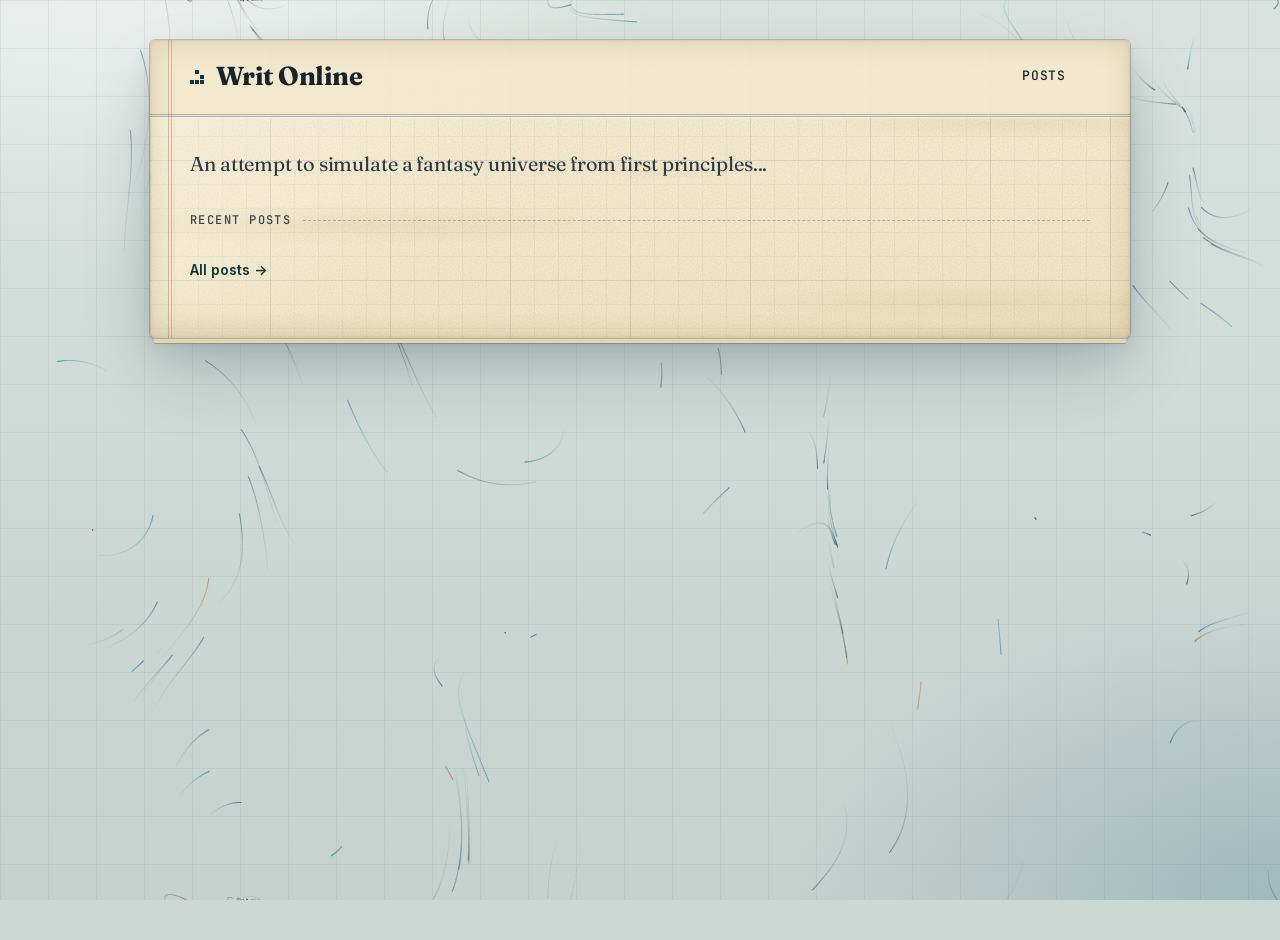
==== commit 6a8f8eec: "Sync blog site from Folio" ====
--- a/index.html
+++ b/index.html
@@ -7,8 +7,8 @@
 <meta name="color-scheme" content="light dark">
 <title>Writ Online</title>
 <link rel="icon" type="image/svg+xml" href="./favicon.svg?v=8591798611">
-<link rel="stylesheet" href="./assets/blog.css?v=cd92e0d8f4">
-<script src="./assets/blog.js?v=d08083df86" defer></script>
+<link rel="stylesheet" href="./assets/blog.css?v=b0c54137ca">
+<script src="./assets/blog.js?v=3c790bfd4f" defer></script>
 </head>
 <body data-page="index" data-root="./">
 <div class="sheet">
--- a/assets/blog.css
+++ b/assets/blog.css
@@ -1 +1 @@
-:root{color-scheme:light;--surface-app: #f7f7f8;--surface: #ffffff;--surface-raised: #ffffff;--surface-sunken: #fafafb;--surface-nav: #f3f3f5;--surface-hover: #e9eaee;--surface-hover-paper: #f3f4f6;--surface-selected: #e9effe;--border: #e5e6ea;--border-strong: #d1d3da;--border-focus: #2f5bea;--text: #16181d;--text-2: #3b3f48;--text-3: #5d6270;--text-faint: #8b909c;--accent: #2f5bea;--accent-hover: #2349c8;--accent-text: #2a52d6;--accent-soft: #eaf0fe;--accent-soft-hover: #dbe5fd;--accent-line: #b9cbfa;--on-accent: #ffffff;--success: #1f7a4a;--success-soft: #e7f5ec;--warning: #8f5d00;--warning-soft: #fdf5e3;--warning-line: #f0dcae;--danger: #c2372b;--danger-soft: #fdecea;--danger-line: #f6cbc6;--label-sage: #3f9a62;--label-blue: #3a7bd5;--label-amber: #c4880f;--label-rose: #d0577a;--label-lavender: #7a62d8;--scrim: rgb(14 15 17 / .4);--toast-bg: #16181d;--toast-text: #f4f5f7;--toast-danger-bg: #b3342a;--shadow-1: 0 1px 2px rgb(16 18 24 / .05);--shadow-2: 0 4px 14px rgb(16 18 24 / .07);--shadow-3: 0 16px 48px rgb(16 18 24 / .12);--shadow-modal: 0 24px 80px rgb(16 18 24 / .22);--font-sans: Inter, ui-sans-serif, system-ui, -apple-system, BlinkMacSystemFont, "Segoe UI", Roboto, sans-serif;--font-display: var(--font-sans);--font-mono: ui-monospace, SFMono-Regular, "Cascadia Mono", Consolas, "Liberation Mono", monospace;--text-2xs: 11px;--text-xs: 12px;--text-sm: 13px;--text-base: 14px;--text-read: 16px;--text-lg: 18px;--text-xl: 22px;--text-2xl: 28px;--text-3xl: 36px;--text-display: 52px;--leading-tight: 1.25;--leading-snug: 1.45;--leading-body: 1.6;--leading-read: 1.75;--tracking-label: .08em;--space-1: 4px;--space-2: 8px;--space-3: 12px;--space-4: 16px;--space-5: 20px;--space-6: 24px;--space-8: 32px;--space-10: 40px;--space-12: 48px;--radius-sm: 4px;--radius-md: 6px;--radius-lg: 8px;--radius-xl: 12px;--radius-pill: 999px;--ease: cubic-bezier(.2, .7, .2, 1);--dur-fast: .12s;--dur: .2s;--bg: var(--surface-app);--paper: var(--surface);--sidebar: var(--surface-nav);--ink: var(--text);--muted: var(--text-3);--line: var(--border);--line-dark: var(--border-strong);--green: var(--accent);--green-hover: var(--accent-hover);--green-soft: var(--accent-soft);--sage: var(--label-sage);--red: var(--danger);--red-soft: var(--danger-soft);--shadow: var(--shadow-3);--font: var(--font-sans);font-family:var(--font-sans);font-size:var(--text-base);line-height:var(--leading-body);color:var(--text);background:var(--surface-app)}@media(prefers-color-scheme:dark){:root:not([data-theme=light]){color-scheme:dark;--surface-app: #0e0f11;--surface: #16171a;--surface-raised: #1d1f23;--surface-sunken: #121315;--surface-nav: #121315;--surface-hover: #1f2125;--surface-hover-paper: #1d1f23;--surface-selected: #1b2340;--border: #26282d;--border-strong: #353840;--border-focus: #6b8cff;--text: #ececf0;--text-2: #c4c7cf;--text-3: #9a9fab;--text-faint: #6c717c;--accent: #6b8cff;--accent-hover: #85a0ff;--accent-text: #8ea8ff;--accent-soft: #1a2242;--accent-soft-hover: #222c55;--accent-line: #34427a;--on-accent: #0b1020;--success: #5fcf8e;--success-soft: #13261b;--warning: #f0b84a;--warning-soft: #2a2312;--warning-line: #4a3b17;--danger: #ff7b6e;--danger-soft: #331a18;--danger-line: #5a2b26;--label-sage: #6cc28c;--label-blue: #6fa6ef;--label-amber: #e3ad48;--label-rose: #ee8aa6;--label-lavender: #a596f2;--scrim: rgb(0 0 0 / .6);--toast-bg: #ececf0;--toast-text: #16181d;--toast-danger-bg: #f6c4bd;--shadow-1: 0 1px 2px rgb(0 0 0 / .4);--shadow-2: 0 4px 16px rgb(0 0 0 / .4);--shadow-3: 0 18px 60px rgb(0 0 0 / .5);--shadow-modal: 0 28px 100px rgb(0 0 0 / .6) }}:root[data-theme=dark]{color-scheme:dark;--surface-app: #0e0f11;--surface: #16171a;--surface-raised: #1d1f23;--surface-sunken: #121315;--surface-nav: #121315;--surface-hover: #1f2125;--surface-hover-paper: #1d1f23;--surface-selected: #1b2340;--border: #26282d;--border-strong: #353840;--border-focus: #6b8cff;--text: #ececf0;--text-2: #c4c7cf;--text-3: #9a9fab;--text-faint: #6c717c;--accent: #6b8cff;--accent-hover: #85a0ff;--accent-text: #8ea8ff;--accent-soft: #1a2242;--accent-soft-hover: #222c55;--accent-line: #34427a;--on-accent: #0b1020;--success: #5fcf8e;--success-soft: #13261b;--warning: #f0b84a;--warning-soft: #2a2312;--warning-line: #4a3b17;--danger: #ff7b6e;--danger-soft: #331a18;--danger-line: #5a2b26;--label-sage: #6cc28c;--label-blue: #6fa6ef;--label-amber: #e3ad48;--label-rose: #ee8aa6;--label-lavender: #a596f2;--scrim: rgb(0 0 0 / .6);--toast-bg: #ececf0;--toast-text: #16181d;--toast-danger-bg: #f6c4bd;--shadow-1: 0 1px 2px rgb(0 0 0 / .4);--shadow-2: 0 4px 16px rgb(0 0 0 / .4);--shadow-3: 0 18px 60px rgb(0 0 0 / .5);--shadow-modal: 0 28px 100px rgb(0 0 0 / .6) }.markdown{font-size:var(--text-read);line-height:var(--leading-read);color:var(--text-2);overflow-wrap:anywhere}.markdown>:first-child{margin-top:0}.markdown h1,.markdown h2,.markdown h3,.markdown h4{font-weight:600;color:var(--text);line-height:var(--leading-tight);letter-spacing:-.35px}.markdown h1,.markdown h2,.markdown h3{font-family:var(--font-display);letter-spacing:-.02em;font-weight:650}.markdown h1{font-size:var(--text-2xl);margin:30px 0 15px}.markdown h2{font-size:var(--text-xl);margin:29px 0 12px}.markdown h3{font-size:var(--text-lg);margin:24px 0 9px}.markdown p{margin:0 0 17px}.markdown strong{font-weight:600;color:var(--text)}.markdown a{color:var(--accent-text);text-underline-offset:3px}.markdown a.wiki-link{display:inline;padding:1px 5px;border-radius:var(--radius-sm);background:var(--accent-soft);color:var(--accent-text);text-decoration:none;font-size:.95em;box-decoration-break:clone;-webkit-box-decoration-break:clone}.markdown a.wiki-link:hover{background:var(--accent-soft-hover)}.markdown a.wiki-link:before{content:"\2197";font-size:.85em;margin-right:4px;opacity:.7}.markdown a[data-wiki-target]{border-bottom:1px dashed var(--warning-line);background:var(--warning-soft);color:var(--warning)}.markdown ul,.markdown ol{padding-left:23px;margin:12px 0 20px}.markdown li{padding-left:3px;margin:4px 0}.markdown li::marker{color:var(--text-3)}.markdown [id]{scroll-margin-top:16px}.markdown [id]:focus{outline:none}.markdown .toc{margin:0 0 26px;font-size:var(--text-base);line-height:1.4}.markdown .toc .toc-box{margin:0;min-width:0;padding:6px 16px 10px;border:1px solid var(--border-strong);border-radius:var(--radius-md);background:var(--surface-sunken)}.markdown .toc .toc-title{padding:0 6px;margin-left:-2px;font-family:var(--font-sans);font-size:var(--text-xs);font-weight:600;letter-spacing:.08em;text-transform:uppercase;color:var(--text-3)}.markdown .toc ul{margin:0;padding:0;list-style:none}.markdown .toc ul ul{margin-left:6px;padding-left:14px;border-left:1px solid var(--border)}.markdown .toc li{margin:0;padding:0}.markdown .toc a{display:inline-block;padding:5px 2px;text-decoration:none}.markdown .toc a:hover{text-decoration:underline}.markdown a.toc-up{display:inline-block;min-width:1.6em;margin-left:.4em;padding:0 .3em;border-radius:var(--radius-sm);color:var(--text-3);font-family:var(--font-sans);font-size:.7em;font-weight:500;letter-spacing:0;text-align:center;text-decoration:none;vertical-align:.15em}.markdown a.toc-up:hover,.markdown a.toc-up:focus-visible{background:var(--accent-soft);color:var(--accent-text)}@media(pointer:coarse){.markdown .toc a{padding:11px 4px}.markdown a.toc-up{min-width:44px;margin:-12px -6px -12px .2em;padding:12px 6px;font-size:.8em}}.markdown blockquote{margin:22px 0;border-left:3px solid var(--accent-line);padding:13px 19px;background:var(--surface-sunken);border-radius:0 var(--radius-md) var(--radius-md) 0;color:var(--text-2);font-size:var(--text-base)}.markdown blockquote p:last-child{margin-bottom:0}.markdown code{font-family:var(--font-mono);font-size:.85em;padding:2px 5px;background:var(--surface-hover-paper);border-radius:var(--radius-sm);color:var(--text-2)}.markdown pre{background:var(--surface-sunken);border:1px solid var(--border);border-radius:var(--radius-md);padding:16px;overflow-x:auto;line-height:1.7;font-family:var(--font-mono);font-size:var(--text-sm);white-space:pre;overflow-wrap:normal}.markdown pre code{padding:0;background:none;font-size:inherit}.markdown hr{border:0;border-top:1px solid var(--border);margin:28px 0}.markdown table{display:block;max-width:100%;overflow:auto;border-collapse:collapse;font-size:var(--text-xs);margin-bottom:20px}.markdown td,.markdown th{text-align:left;border:1px solid var(--border);padding:8px 12px}.markdown th{background:var(--surface-sunken);font-weight:600}.markdown video{display:block;max-width:100%;height:auto;border-radius:var(--radius-md);background:var(--surface-sunken)}.markdown .embed-card{margin:14px 0}.markdown a.embed-card-link{display:flex;flex-direction:column;justify-content:center;gap:2px;min-height:44px;padding:10px 14px;overflow:hidden;background:var(--surface-sunken);border:1px solid var(--border);border-radius:var(--radius-md);color:var(--text);text-decoration:none}.markdown a.embed-card-link:hover,.markdown a.embed-card-link:focus-visible{border-color:var(--accent-line)}.markdown .embed-card-host{font-weight:600;color:var(--accent-text);overflow-wrap:anywhere}.markdown .embed-card-path{min-width:0;overflow:hidden;color:var(--text-3);font-size:var(--text-sm);text-overflow:ellipsis;white-space:nowrap}.markdown a.embed-link{overflow-wrap:anywhere}.markdown .embed-missing{color:var(--text-3);font-style:italic}.markdown input[type=checkbox]{accent-color:var(--accent)}@media(min-width:1440px){.markdown{font-size:var(--text-read);line-height:var(--leading-read)}}@media(max-width:760px){.markdown{font-size:var(--text-read);line-height:var(--leading-read);color:var(--text-2)}.markdown h2{font-size:var(--text-xl);margin-top:26px}.markdown h3{font-size:var(--text-lg)}.markdown blockquote{font-size:var(--text-base);margin:22px 0;padding:13px 16px}.markdown a.wiki-link{font-size:.95em;white-space:normal}}.markdown{font-size:var(--text-read);color:var(--text-2);line-height:var(--leading-read)}.markdown h1,.markdown h2,.markdown h3,.markdown h4,.markdown strong{color:var(--text)}.markdown h2{font-size:var(--text-xl)}.markdown h3{font-size:var(--text-lg)}.markdown blockquote{font-size:var(--text-base);color:var(--text-2)}.markdown a,.markdown a.wiki-link{color:var(--accent-text)}.markdown a[data-wiki-target]{color:var(--warning)}.markdown code{color:var(--text-2)}.markdown table{font-size:var(--text-sm)}.markdown img{display:block;max-width:100%;height:auto;border-radius:var(--radius-md)}@media(min-width:1440px){.markdown{font-size:var(--text-read)}}@media(max-width:760px){.markdown{font-size:var(--text-read);line-height:var(--leading-read)}.markdown h2{font-size:var(--text-xl)}.markdown h3{font-size:var(--text-lg)}.markdown blockquote{font-size:var(--text-base)}}.nb-bar{display:flex;align-items:center;gap:12px;margin:0 0 16px}.nb-run svg{width:14px;height:14px}.nb-job{font-size:var(--text-xs);color:var(--text-3)}.nb-job-failed{color:var(--danger)}.nb-cell{margin:20px 0 0}.markdown .nb-cell pre{margin:0}.nb-code .hl-comment{color:var(--text-3);font-style:italic}.nb-code .hl-string{color:var(--success)}.nb-code .hl-constant{color:var(--warning)}.nb-code .hl-keyword,.nb-code .hl-storage.hl-modifier{color:var(--accent-text)}.nb-code .hl-storage.hl-type,.nb-code .hl-entity.hl-name.hl-type,.nb-code .hl-support.hl-type{color:var(--label-lavender)}.nb-code .hl-entity.hl-name.hl-function,.nb-code .hl-support.hl-function{color:var(--label-blue)}.nb-code .hl-keyword.hl-operator,.nb-code .hl-punctuation{color:var(--text-2)}.nb-code .hl-invalid{color:var(--danger)}.nb-output{margin:0 0 20px;border:1px solid var(--border);border-top:0;border-radius:0 0 var(--radius-md) var(--radius-md);background:var(--surface);overflow:hidden}.nb-cell+.nb-output{margin-top:-1px}.nb-output-head{display:flex;align-items:center;gap:10px;padding:6px 12px;background:var(--surface-sunken);border-bottom:1px solid var(--border);font-size:var(--text-2xs);color:var(--text-3)}.nb-status{font-weight:550;letter-spacing:var(--tracking-label);text-transform:uppercase;color:var(--success)}.nb-output-error .nb-status,.nb-output-timeout .nb-status{color:var(--danger)}.nb-output-truncated .nb-status,.nb-output-skipped .nb-status{color:var(--warning)}.nb-stale-flag{padding:1px 7px;border:1px solid var(--warning-line);border-radius:var(--radius-pill);background:var(--warning-soft);color:var(--warning)}.nb-time{margin-left:auto}.nb-output-body{padding:10px 12px}.nb-output-body:empty{display:none}.nb-stale .nb-output-body{opacity:.5}.nb-text{margin:0;font-family:var(--font-mono);font-size:var(--text-sm);line-height:1.6;color:var(--text-2);white-space:pre-wrap;overflow-wrap:anywhere}.nb-text+.nb-text,.nb-text+.nb-rich,.nb-rich+.nb-text{margin-top:8px}.markdown .nb-output .nb-text{padding:0;border:0;background:none}.nb-stderr{color:var(--danger)}.nb-unknown{margin:0;font-size:var(--text-xs);color:var(--text-3)}.nb-frame{display:block;width:100%;height:120px;border:0;background:transparent}.nb-bar[hidden]{display:none}@font-face{font-family:Fraunces;font-style:normal;font-weight:300 800;font-display:swap;src:url(fonts/Fraunces-latin.woff2?v=4b4c27f81b) format("woff2")}@font-face{font-family:Inter;font-style:normal;font-weight:100 900;font-display:swap;src:url(fonts/InterVariable-latin.woff2?v=d0c4a8f48d) format("woff2")}@font-face{font-family:JetBrains Mono;font-style:normal;font-weight:100 800;font-display:swap;src:url(fonts/JetBrainsMono-latin.woff2?v=8c6af9fe3e) format("woff2")}:root{background:var(--backdrop-base);--font-sans: "Inter", ui-sans-serif, system-ui, -apple-system, BlinkMacSystemFont, "Segoe UI", Roboto, sans-serif;--text-read: 17px;--backdrop-base: #e6e9f2;--backdrop: radial-gradient(ellipse 80% 78% at 8% -8%, #d6e0ff 0%, transparent 62%), radial-gradient(ellipse 66% 71% at 104% 6%, #ffdce8 0%, transparent 58%), radial-gradient(ellipse 73% 84% at 86% 112%, #d6f0e3 0%, transparent 62%), radial-gradient(ellipse 58% 67% at -6% 96%, #fdeccb 0%, transparent 60%);--sheet-base: linear-gradient(172deg, #fffefb 0%, #fcfaf4 42%, #f7f3e8 100%);--sheet-sheen: linear-gradient(128deg, rgb(255 255 255 / .7) 0%, rgb(255 255 255 / 0) 38%);--sheet-grain: repeating-linear-gradient(0deg, rgb(110 90 40 / .02) 0 1px, transparent 1px 4px), repeating-linear-gradient(90deg, rgb(110 90 40 / .012) 0 1px, transparent 1px 5px);--sheet-vignette: radial-gradient(ellipse 130% 100% at 50% 35%, transparent 58%, rgb(120 96 40 / .1) 100%);--sheet-hi: rgb(255 255 255 / .55);--sheet-under: #f1ede1;--sheet-edge: rgb(80 64 30 / .14);--sheet-shadow: 0 1px 1px rgb(40 30 10 / .06), 0 3px 6px rgb(40 30 10 / .05), 0 12px 24px rgb(35 35 70 / .08), 0 32px 64px -8px rgb(35 35 70 / .16);--bar-sheen: rgb(255 255 255 / .35);--bar-edge: rgb(255 255 255 / .5);--card-bg: rgb(255 255 255 / .6);--card-shadow: 0 1px 2px rgb(60 48 20 / .07), 0 6px 16px -8px rgb(60 48 20 / .16);--card-shadow-hover: 0 2px 4px rgb(60 48 20 / .08), 0 14px 28px -10px rgb(47 91 234 / .28);--media-shadow: 0 1px 2px rgb(40 30 10 / .1), 0 10px 28px -10px rgb(40 30 10 / .32);--icon-search: url("data:image/svg+xml,%3Csvg xmlns='http://www.w3.org/2000/svg' viewBox='0 0 20 20' fill='none' stroke='%238b909c' stroke-width='2' stroke-linecap='round'%3E%3Ccircle cx='8.5' cy='8.5' r='5.5'/%3E%3Cpath d='M13 13l4 4'/%3E%3C/svg%3E");--surface: #fffefc;--surface-sunken: rgb(90 72 30 / .045);--surface-hover-paper: rgb(90 72 30 / .07);--border: rgb(70 56 24 / .14);--border-strong: rgb(70 56 24 / .26)}@media(prefers-color-scheme:dark){:root:not([data-theme=light]){--backdrop-base: #0b0c10;--backdrop: radial-gradient(ellipse 73% 76% at 8% -8%, #25335f 0%, transparent 62%), radial-gradient(ellipse 63% 69% at 104% 8%, #3a2342 0%, transparent 58%), radial-gradient(ellipse 73% 84% at 86% 112%, #123a33 0%, transparent 62%), radial-gradient(ellipse 58% 67% at -6% 96%, #3a2d14 0%, transparent 60%);--sheet-base: linear-gradient(172deg, #232429 0%, #1c1d21 45%, #17181c 100%);--sheet-sheen: linear-gradient(128deg, rgb(255 255 255 / .06) 0%, rgb(255 255 255 / 0) 38%);--sheet-grain: repeating-linear-gradient(0deg, rgb(255 255 255 / .014) 0 1px, transparent 1px 4px), repeating-linear-gradient(90deg, rgb(255 255 255 / .01) 0 1px, transparent 1px 5px);--sheet-vignette: radial-gradient(ellipse 130% 100% at 50% 35%, transparent 55%, rgb(0 0 0 / .32) 100%);--sheet-hi: rgb(255 255 255 / .04);--sheet-under: #141519;--sheet-edge: rgb(255 255 255 / .09);--sheet-shadow: 0 1px 1px rgb(0 0 0 / .4), 0 4px 8px rgb(0 0 0 / .3), 0 16px 32px rgb(0 0 0 / .35), 0 40px 80px -8px rgb(0 0 0 / .55);--bar-sheen: rgb(255 255 255 / .035);--bar-edge: rgb(255 255 255 / .04);--card-bg: rgb(255 255 255 / .035);--card-shadow: 0 1px 2px rgb(0 0 0 / .4), 0 8px 18px -10px rgb(0 0 0 / .6);--card-shadow-hover: 0 2px 4px rgb(0 0 0 / .4), 0 16px 32px -12px rgb(107 140 255 / .35);--media-shadow: 0 1px 2px rgb(0 0 0 / .5), 0 12px 30px -10px rgb(0 0 0 / .7);--icon-search: url("data:image/svg+xml,%3Csvg xmlns='http://www.w3.org/2000/svg' viewBox='0 0 20 20' fill='none' stroke='%236c717c' stroke-width='2' stroke-linecap='round'%3E%3Ccircle cx='8.5' cy='8.5' r='5.5'/%3E%3Cpath d='M13 13l4 4'/%3E%3C/svg%3E");--surface: #212227;--surface-sunken: rgb(0 0 0 / .22);--surface-hover-paper: rgb(255 255 255 / .06);--border: rgb(255 255 255 / .09);--border-strong: rgb(255 255 255 / .18)}}*,*:before,*:after{box-sizing:border-box}html{-webkit-text-size-adjust:100%}[hidden]{display:none!important}body:before{content:"";position:fixed;inset:0;z-index:-1;pointer-events:none;background:var(--backdrop)}body{margin:0;min-height:100vh;background:none;color:var(--text-2);font-family:var(--font-sans);font-size:var(--text-base);line-height:var(--leading-body);font-optical-sizing:auto;text-rendering:optimizeLegibility;-webkit-font-smoothing:antialiased}a{color:var(--accent-text);text-underline-offset:3px}:focus-visible{outline:2px solid var(--border-focus);outline-offset:2px}button{font:inherit;color:inherit}.sheet{max-width:70rem;margin:var(--space-10) auto var(--space-12);border-radius:3px;background:var(--sheet-vignette),var(--sheet-sheen),var(--sheet-grain),var(--sheet-base);box-shadow:0 0 0 1px var(--sheet-edge),inset 0 1px 0 var(--sheet-hi),0 9px 0 -4px var(--sheet-under),0 10px 0 -4px var(--sheet-edge),var(--sheet-shadow)}body[data-page=post] .sheet{max-width:56rem}.site-header{border-bottom:1px solid var(--border);box-shadow:0 1px 0 var(--bar-edge);border-radius:3px 3px 0 0;background:linear-gradient(180deg,var(--bar-sheen),rgb(255 255 255 / 0))}.site-header-inner{display:flex;flex-wrap:wrap;align-items:center;gap:var(--space-2) var(--space-6);padding:var(--space-4) var(--space-10)}:root[data-world-epoch] .site-header-inner{position:relative;padding-bottom:calc(var(--space-4) + 1.5em)}.world-clock{position:absolute;left:var(--space-10);right:var(--space-10);bottom:var(--space-3);margin:0;overflow:hidden;font-size:var(--text-xs);line-height:1.5;color:var(--text-3);text-overflow:ellipsis;white-space:nowrap}.site-title{display:inline-flex;align-items:center;gap:var(--space-3);font-family:var(--font-display);font-size:var(--text-xl);font-weight:700;letter-spacing:-.025em;color:var(--text);text-decoration:none}.site-title:before{content:"";flex:none;width:14px;height:14px;border-radius:4px;background:linear-gradient(135deg,var(--accent) 0%,var(--label-lavender) 55%,var(--label-rose) 100%);transform:rotate(45deg);box-shadow:0 2px 6px -1px #2f5bea73}.site-nav{display:flex;flex-wrap:wrap;align-items:center;gap:var(--space-1);margin-left:auto}.site-nav a{position:relative;display:inline-flex;align-items:center;min-height:40px;padding:0 var(--space-3);border-radius:var(--radius-md);color:var(--text-3);font-size:var(--text-sm);text-decoration:none;transition:color var(--dur-fast) var(--ease),background var(--dur-fast) var(--ease)}.site-nav a:hover{background:var(--surface-hover-paper);color:var(--text)}.site-nav a.tab{margin-right:var(--space-3);border-radius:0;color:var(--text);font-size:var(--text-base);font-weight:600;background:none}.site-nav a.tab:after{content:"";position:absolute;left:var(--space-3);right:var(--space-3);bottom:4px;height:2px;border-radius:2px;background:var(--accent);transform:scaleX(0);transition:transform var(--dur) var(--ease)}.site-nav a.tab:hover:after,.site-nav a.tab[aria-current]:after{transform:scaleX(1)}.site-nav a.tab+a:before{content:"";position:absolute;left:calc(var(--space-3) * -1 - 1px);top:11px;bottom:11px;width:1px;background:var(--border-strong)}.page{padding:var(--space-8) var(--space-10) var(--space-12)}.blurb{max-width:44rem;margin:0 0 var(--space-8);font-size:var(--text-lg);line-height:var(--leading-snug);letter-spacing:-.005em;color:var(--text-2)}.blurb:empty{display:none}.blurb p{margin:0 0 var(--space-3)}.page-title{margin:0 0 var(--space-6);font-family:var(--font-display);font-size:var(--text-3xl);font-weight:700;letter-spacing:-.03em;line-height:var(--leading-tight);color:var(--text)}.section-title{display:flex;align-items:center;gap:var(--space-3);margin:0 0 var(--space-4);font-size:var(--text-2xs);font-weight:600;letter-spacing:var(--tracking-label);text-transform:uppercase;color:var(--text-3)}.section-title:after{content:"";flex:1;height:1px;background:var(--border)}.index-grid{display:grid;grid-template-columns:minmax(0,1fr) 17.5rem;gap:var(--space-10);align-items:start}.index-grid:has(>.index-side[hidden]){grid-template-columns:minmax(0,1fr)}.post-link,.post-summary,.tag-chip,.blurb,.page-title,.post-title{overflow-wrap:anywhere}.tag-chip{max-width:100%}.post-list,.post-cards{list-style:none;margin:0;padding:0}.post-item{padding:var(--space-5) 0;border-bottom:1px solid var(--border)}.post-item:first-child{padding-top:0}.post-link{font-family:var(--font-display);font-size:var(--text-xl);font-weight:650;letter-spacing:-.02em;line-height:var(--leading-tight);color:var(--text);text-decoration:none;transition:color var(--dur-fast) var(--ease)}.post-link:hover{color:var(--accent-text)}.post-meta{display:flex;flex-wrap:wrap;align-items:center;gap:var(--space-2) var(--space-3);margin:var(--space-2) 0 0;font-size:var(--text-sm);color:var(--text-3);font-variant-numeric:tabular-nums}.entry-no{font-weight:600;letter-spacing:.02em;white-space:nowrap}.post-tags{display:inline-flex;flex-wrap:wrap;gap:var(--space-2)}.post-summary{margin:var(--space-2) 0 0;color:var(--text-2)}.all-posts{margin:var(--space-5) 0 0;font-weight:600}.all-posts a{display:inline-flex;align-items:center;min-height:40px;text-decoration:none}.all-posts a:hover{text-decoration:underline}.tag-chip{display:inline-flex;align-items:center;gap:var(--space-1);min-height:26px;padding:1px var(--space-3);border:1px solid var(--accent-line);border-radius:var(--radius-pill);background:var(--accent-soft);color:var(--accent-text);font-size:var(--text-xs);font-weight:500;text-decoration:none;transition:background var(--dur-fast) var(--ease)}.tag-chip:hover{background:var(--accent-soft-hover)}.tag-chip[aria-pressed=true]{border-color:var(--accent);background:var(--accent);color:var(--on-accent)}.tag-count{opacity:.7;font-variant-numeric:tabular-nums}.search-row{display:flex;flex-wrap:wrap;gap:var(--space-3);align-items:center}.side-search{margin:0}.side-search-input{display:block;width:100%;height:38px;padding:0 var(--space-3) 0 36px;border:1px solid var(--border-strong);border-radius:var(--radius-pill);background:var(--icon-search) no-repeat 12px 50% / 16px 16px,var(--card-bg);box-shadow:inset 0 1px 2px #3c301414;color:var(--text);font:inherit;font-size:var(--text-sm);appearance:none}.side-search-input::placeholder{color:var(--text-3);opacity:1}.side-search-input:focus-visible{border-color:var(--border-focus);outline-offset:1px}.filter-status{min-height:1.6em;margin:0 0 var(--space-4);color:var(--text-3);font-size:var(--text-sm)}.filter-clear{min-height:40px;margin-bottom:var(--space-3);padding:0 var(--space-4);border:1px solid var(--border-strong);border-radius:var(--radius-pill);background:var(--card-bg);font-size:var(--text-sm);cursor:pointer}.filter-clear:hover{background:var(--surface-hover-paper)}.list-empty{color:var(--text-3)}.post-cards{display:grid;grid-template-columns:repeat(auto-fill,minmax(15.5rem,1fr));gap:var(--space-4)}.post-card{position:relative;display:flex;flex-direction:column;padding:var(--space-5) var(--space-5) var(--space-4);border:1px solid var(--border);border-radius:var(--radius-xl);background:var(--card-bg);box-shadow:var(--card-shadow);transition:transform var(--dur) var(--ease),box-shadow var(--dur) var(--ease),border-color var(--dur) var(--ease)}.post-card:before{content:"";position:absolute;top:-1px;left:var(--space-5);width:28px;height:4px;border-radius:0 0 4px 4px;background:linear-gradient(90deg,var(--accent),var(--label-lavender))}.post-card:hover,.post-card:focus-within{transform:translateY(-2px);border-color:var(--accent-line);box-shadow:var(--card-shadow-hover)}.post-card .post-link{font-size:var(--text-lg)}.post-card .post-link:after{content:"";position:absolute;inset:0;border-radius:inherit}.post-card .post-link:focus-visible{outline:none}.post-card:has(.post-link:focus-visible){outline:2px solid var(--border-focus);outline-offset:2px}.post-card .post-meta{margin-top:var(--space-3)}.post-card .tag-chip{position:relative;z-index:1}.post-card .post-summary{display:-webkit-box;-webkit-box-orient:vertical;-webkit-line-clamp:3;overflow:hidden;font-size:var(--text-sm);line-height:var(--leading-snug)}.post-sentinel{height:1px}.index-side{position:sticky;top:var(--space-6);display:flex;flex-direction:column;gap:var(--space-5)}.side-block{padding:var(--space-4);border:1px solid var(--border);border-radius:var(--radius-xl);background:var(--card-bg);box-shadow:var(--card-shadow)}.side-title{margin:0 0 var(--space-3);font-size:var(--text-2xs);font-weight:600;letter-spacing:var(--tracking-label);text-transform:uppercase;color:var(--text-3)}.side-empty{margin:0;color:var(--text-3)}.cal-head{display:flex;align-items:center;justify-content:space-between;margin-bottom:var(--space-2)}.cal-title{font-family:var(--font-display);font-weight:650;letter-spacing:-.01em;color:var(--text)}.cal-nav{width:36px;height:36px;border:0;border-radius:var(--radius-md);background:none;font-size:var(--text-xl);line-height:1;cursor:pointer}.cal-nav:hover:not(:disabled){background:var(--surface-hover-paper)}.cal-nav:disabled{color:var(--text-faint);cursor:default}.cal-grid{width:100%;border-collapse:collapse;table-layout:fixed;text-align:center}.cal-grid th{padding:var(--space-1) 0;font-size:var(--text-2xs);font-weight:500;color:var(--text-3)}.cal-grid td{padding:1px;height:36px}.cal-day{display:inline-flex;align-items:center;justify-content:center;width:100%;max-width:36px;aspect-ratio:1;border-radius:50%;font-size:var(--text-sm);color:var(--text-3);font-variant-numeric:tabular-nums;text-decoration:none}a.cal-day.has-posts{background:var(--accent-soft);color:var(--accent-text);font-weight:700;box-shadow:inset 0 0 0 1px var(--accent-line);transition:background var(--dur-fast) var(--ease)}a.cal-day.has-posts:hover{background:var(--accent-soft-hover)}a.cal-day[aria-pressed=true]{background:var(--accent);color:var(--on-accent);box-shadow:none}.tag-cloud{display:flex;flex-wrap:wrap;align-items:center;gap:var(--space-2)}.tag-cloud .tag-chip{min-height:32px}.tag-cloud .w1{font-size:var(--text-xs)}.tag-cloud .w2{font-size:var(--text-sm)}.tag-cloud .w3{font-size:var(--text-base)}.tag-cloud .w4{font-size:var(--text-lg)}.tag-cloud .w5{font-size:var(--text-xl)}.post{max-width:46rem;margin:0 auto}.post-head{margin-bottom:var(--space-8);padding-bottom:var(--space-5);border-bottom:1px solid var(--border)}.post-title{margin:0;font-family:var(--font-display);font-size:var(--text-3xl);font-weight:750;letter-spacing:-.035em;line-height:var(--leading-tight);color:var(--text)}.post-head .post-meta{margin-top:var(--space-3)}.post-back{max-width:46rem;margin:var(--space-8) auto 0}.post-back a{display:inline-flex;align-items:center;min-height:40px;font-weight:600;text-decoration:none}.post-back a:hover{text-decoration:underline}.post-body img,.post-body video,.post-body .nb-frame{display:block;max-width:100%;height:auto;margin:var(--space-6) auto;border-radius:var(--radius-xl)}.post-body img,.post-body video{box-shadow:var(--media-shadow)}.post-body video{width:100%;background:#0b0c0e}.post-body .nb-frame{height:120px;margin:0;border-radius:var(--radius-lg)}.post-body figure{margin:var(--space-8) 0}.post-body figure img{margin:0 auto}.post-body figcaption{margin-top:var(--space-3);text-align:center;font-size:var(--text-sm);color:var(--text-3)}.post-body .nb-cell{margin-top:var(--space-6)}.post-body .nb-cell pre{border-radius:var(--radius-xl);box-shadow:var(--card-shadow)}.post-body .nb-cell:has(+.nb-output) pre{border-radius:var(--radius-xl) var(--radius-xl) 0 0}.post-body .nb-output{margin-bottom:var(--space-6);border-radius:0 0 var(--radius-xl) var(--radius-xl);box-shadow:var(--card-shadow)}.post-body .nb-output-body .nb-frame{border-radius:var(--radius-lg)}.post-body .toc .toc-box{border-radius:var(--radius-xl)}.post-body .embed-card{margin:var(--space-6) 0}.post-body a.embed-card-link{position:relative;gap:2px;min-height:64px;padding:var(--space-4) 52px var(--space-4) var(--space-5);border-left:4px solid var(--accent);border-radius:var(--radius-lg) var(--radius-xl) var(--radius-xl) var(--radius-lg);background:var(--card-bg);box-shadow:var(--card-shadow);transition:transform var(--dur) var(--ease),box-shadow var(--dur) var(--ease),border-color var(--dur) var(--ease)}.post-body a.embed-card-link:after{content:"\2197";position:absolute;right:var(--space-5);top:50%;transform:translateY(-50%);font-size:var(--text-lg);color:var(--text-faint);transition:color var(--dur-fast) var(--ease)}.post-body a.embed-card-link:hover,.post-body a.embed-card-link:focus-visible{transform:translateY(-1px);box-shadow:var(--card-shadow-hover)}.post-body a.embed-card-link:hover:after,.post-body a.embed-card-link:focus-visible:after{color:var(--accent-text)}@media(max-width:860px){.index-grid{grid-template-columns:minmax(0,1fr);gap:var(--space-8)}.index-side{position:static;order:-1;gap:var(--space-3)}.side-block{padding:var(--space-3) var(--space-4)}.side-title{margin-bottom:var(--space-2)}}@media(max-width:760px){:root{font-size:15px;--text-read: 16px}.sheet{margin:var(--space-2) var(--space-2) var(--space-6)}.site-header-inner,.page{padding-left:var(--space-5);padding-right:var(--space-5)}.world-clock{left:var(--space-5);right:var(--space-5)}.page{padding-top:var(--space-6);padding-bottom:var(--space-8)}.site-nav{margin-left:calc(var(--space-3) * -1);width:100%}.page-title,.post-title{font-size:var(--text-2xl)}.post-cards{grid-template-columns:minmax(0,1fr)}.post-back{margin-top:var(--space-5)}.tag-chip{min-height:32px;padding-left:var(--space-4);padding-right:var(--space-4)}.cal-grid td{height:40px}.cal-day{max-width:38px}}:root[data-style=chronicle]{--font-display: "Fraunces", "Iowan Old Style", "Palatino Linotype", Palatino, Georgia, serif;--text-read: 17px;--c-accent: var(--blog-accent, #8e2f26);--accent: var(--c-accent);--accent-text: color-mix(in srgb, var(--c-accent) 30%, #1f160c);--accent-strong: var(--accent-text);--accent-hover: var(--accent-text);--accent-soft: color-mix(in srgb, var(--c-accent) 11%, transparent);--accent-soft-hover: color-mix(in srgb, var(--c-accent) 19%, transparent);--accent-line: color-mix(in srgb, var(--c-accent) 38%, transparent);--on-accent: #fff9ea;--border-focus: var(--accent-text);--text: #2a2016;--text-2: #3d3123;--text-3: #5b4c37;--text-faint: #86765c;--surface: #f8f0dd;--surface-sunken: rgb(110 78 30 / .075);--surface-hover-paper: rgb(110 78 30 / .1);--border: rgb(96 66 24 / .22);--border-strong: rgb(96 66 24 / .38);--label-sage: #4a7a46;--label-blue: #3f6590;--label-amber: #9a6a14;--label-rose: #9c4a5c;--label-lavender: #66558f;--backdrop-base: #0d1426;--backdrop: url(chronicle/stars.svg?v=34c0461668) 0 0 / 560px 560px, url(chronicle/contours.svg?v=704d6bd673) 0 0 / 800px 800px, radial-gradient(ellipse 70% 55% at 12% -6%, #26386a 0%, transparent 68%), radial-gradient(ellipse 60% 45% at 96% 4%, #1d2c52 0%, transparent 66%), radial-gradient(ellipse 90% 40% at 50% 118%, #4a3425 0%, transparent 70%), linear-gradient(180deg, #111a31 0%, #0b1122 100%);--sheet-base: linear-gradient(174deg, #f7efda 0%, #f1e6ca 38%, #eadcba 100%);--sheet-sheen: linear-gradient(125deg, rgb(255 251 238 / .6) 0%, transparent 34%);--sheet-stains: radial-gradient(ellipse 34% 14% at 10% 10%, rgb(176 124 52 / .13), transparent 70%), radial-gradient(ellipse 26% 11% at 90% 34%, rgb(160 110 40 / .09), transparent 70%), radial-gradient(ellipse 40% 15% at 20% 76%, rgb(150 100 36 / .08), transparent 70%), radial-gradient(ellipse 30% 12% at 86% 95%, rgb(176 124 52 / .13), transparent 70%);--sheet-grain: url(chronicle/grain.svg?v=b0f7ed62ee) 0 0 / 240px 240px, repeating-linear-gradient(0deg, rgb(110 80 30 / .018) 0 1px, transparent 1px 3px);--sheet-vignette: radial-gradient(ellipse 125% 95% at 50% 40%, transparent 56%, rgb(130 88 34 / .2) 100%);--sheet-shadow: 0 0 0 1px rgb(0 0 0 / .18), 0 2px 6px 3px rgb(0 0 0 / .26), 0 10px 24px rgb(2 6 20 / .34), 0 36px 70px -10px rgb(2 6 20 / .6);--bar-sheen: rgb(255 248 228 / .45);--bar-edge: rgb(255 250 235 / .5);--card-bg: linear-gradient(180deg, rgb(255 251 238 / .6), rgb(255 248 228 / .3));--card-shadow: 0 1px 2px rgb(70 48 16 / .1), 0 8px 18px -10px rgb(70 48 16 / .28);--card-shadow-hover: 0 2px 4px rgb(70 48 16 / .12), 0 18px 30px -14px rgb(70 48 16 / .42);--media-shadow: 0 1px 2px rgb(60 40 12 / .16), 0 12px 26px -12px rgb(60 40 12 / .45);--icon-search: url("data:image/svg+xml,%3Csvg xmlns='http://www.w3.org/2000/svg' viewBox='0 0 20 20' fill='none' stroke='%235b4c37' stroke-width='2' stroke-linecap='round'%3E%3Ccircle cx='8.5' cy='8.5' r='5.5'/%3E%3Cpath d='M13 13l4 4'/%3E%3C/svg%3E");--moon-lit: #f6e3a4;--moon-dark: #46557f;--moon-ring: rgb(70 60 100 / .6);--ornament: color-mix(in srgb, var(--accent-text) 70%, transparent)}@supports (color: oklch(from red l c h)){:root[data-style=chronicle]{--accent-text: oklch(from var(--c-accent) min(l, .38) c h)}}@media(prefers-color-scheme:dark){:root[data-style=chronicle]:not([data-theme=light]){--c-accent: var(--blog-accent, #dca24a);--accent-text: color-mix(in srgb, var(--c-accent) 30%, #fff1d4);--accent-soft: color-mix(in srgb, var(--c-accent) 14%, transparent);--accent-soft-hover: color-mix(in srgb, var(--c-accent) 24%, transparent);--accent-line: color-mix(in srgb, var(--c-accent) 42%, transparent);--on-accent: #1b1208;--text: #ece0c8;--text-2: #d6c8ab;--text-3: #b0a287;--text-faint: #7f7461;--surface: #251e16;--surface-sunken: rgb(0 0 0 / .26);--surface-hover-paper: rgb(255 226 170 / .07);--border: rgb(255 226 170 / .12);--border-strong: rgb(255 226 170 / .24);--label-sage: #8cbc86;--label-blue: #86a9d6;--label-amber: #dca24a;--label-rose: #d89aab;--label-lavender: #aa9bd2;--backdrop-base: #060911;--backdrop: url(chronicle/stars.svg?v=34c0461668) 0 0 / 560px 560px, url(chronicle/contours.svg?v=704d6bd673) 0 0 / 800px 800px, radial-gradient(ellipse 70% 55% at 12% -6%, #131d3a 0%, transparent 68%), radial-gradient(ellipse 90% 40% at 50% 118%, #2a1d12 0%, transparent 70%), linear-gradient(180deg, #080c18 0%, #05070e 100%);--sheet-base: linear-gradient(174deg, #261f17 0%, #1d1812 42%, #16120d 100%);--sheet-sheen: radial-gradient(ellipse 60% 22% at 50% 0%, rgb(255 176 80 / .09), transparent 80%);--sheet-stains: radial-gradient(ellipse 34% 12% at 12% 14%, rgb(255 170 70 / .05), transparent 70%), radial-gradient(ellipse 36% 12% at 88% 86%, rgb(255 170 70 / .04), transparent 70%);--sheet-grain: repeating-linear-gradient(0deg, rgb(255 226 170 / .012) 0 1px, transparent 1px 3px);--sheet-vignette: radial-gradient(ellipse 125% 95% at 50% 38%, transparent 50%, rgb(0 0 0 / .42) 100%);--sheet-shadow: 0 0 0 1px rgb(0 0 0 / .5), 0 2px 6px 3px rgb(0 0 0 / .4), 0 12px 28px rgb(0 0 0 / .5), 0 40px 80px -10px rgb(0 0 0 / .8);--bar-sheen: rgb(255 200 120 / .04);--bar-edge: rgb(255 226 170 / .05);--card-bg: linear-gradient(180deg, rgb(255 226 170 / .06), rgb(255 226 170 / .02));--card-shadow: 0 1px 2px rgb(0 0 0 / .45), 0 8px 18px -10px rgb(0 0 0 / .7);--card-shadow-hover: 0 2px 4px rgb(0 0 0 / .5), 0 18px 32px -14px rgb(0 0 0 / .8);--media-shadow: 0 1px 2px rgb(0 0 0 / .55), 0 12px 28px -12px rgb(0 0 0 / .8);--icon-search: url("data:image/svg+xml,%3Csvg xmlns='http://www.w3.org/2000/svg' viewBox='0 0 20 20' fill='none' stroke='%23b0a287' stroke-width='2' stroke-linecap='round'%3E%3Ccircle cx='8.5' cy='8.5' r='5.5'/%3E%3Cpath d='M13 13l4 4'/%3E%3C/svg%3E");--moon-lit: #f2d996;--moon-dark: #394168;--moon-ring: rgb(214 196 150 / .55);--ornament: color-mix(in srgb, var(--accent-text) 60%, transparent)}@supports (color: oklch(from red l c h)){:root[data-style=chronicle]:not([data-theme=light]){--accent-text: oklch(from var(--c-accent) max(l, .76) c h)}}}:root[data-style=chronicle] ::selection{background:color-mix(in srgb,var(--c-accent) 30%,transparent)}:root[data-style=chronicle] .sheet{position:relative;isolation:isolate;max-width:min(70rem,calc(100% - 8px));border-radius:0;background:none}:root[data-style=chronicle] body[data-page=post] .sheet{max-width:min(56rem,calc(100% - 8px))}:root[data-style=chronicle] .sheet:before{content:"";position:absolute;inset:-4px;z-index:-1;border:4px solid transparent;background:var(--sheet-vignette),var(--sheet-stains),var(--sheet-sheen),var(--sheet-grain),var(--sheet-base);background-origin:border-box;-webkit-mask:linear-gradient(#000 0 0) padding-box,url(chronicle/deckle-top.svg?v=43c7e536ea) 0 0 / 96px 4px repeat-x border-box,url(chronicle/deckle-bottom.svg?v=4e115103f1) 0 100% / 96px 4px repeat-x border-box,url(chronicle/deckle-left.svg?v=608ebce754) 0 0 / 4px 96px repeat-y border-box,url(chronicle/deckle-right.svg?v=99bf99b634) 100% 0 / 4px 96px repeat-y border-box;mask:linear-gradient(#000 0 0) padding-box,url(chronicle/deckle-top.svg?v=43c7e536ea) 0 0 / 96px 4px repeat-x border-box,url(chronicle/deckle-bottom.svg?v=4e115103f1) 0 100% / 96px 4px repeat-x border-box,url(chronicle/deckle-left.svg?v=608ebce754) 0 0 / 4px 96px repeat-y border-box,url(chronicle/deckle-right.svg?v=99bf99b634) 100% 0 / 4px 96px repeat-y border-box}:root[data-style=chronicle] .site-header{border-bottom:3px double var(--border-strong);border-radius:0;background:linear-gradient(180deg,var(--bar-sheen),transparent)}:root[data-style=chronicle] .site-title{font-size:26px;font-weight:650;letter-spacing:-.012em}:root[data-style=chronicle] .site-title:before{width:32px;height:32px;border-radius:0;background:var(--accent-strong);box-shadow:none;transform:none;-webkit-mask:url(chronicle/crest.svg?v=f579d1bdcb) center / contain no-repeat;mask:url(chronicle/crest.svg?v=f579d1bdcb) center / contain no-repeat}:root[data-style=chronicle] .world-clock{display:flex;align-items:center;gap:var(--space-2);font-family:var(--font-display);font-weight:450;letter-spacing:.03em}:root[data-style=chronicle] .world-clock:before{content:"";flex:none;width:6px;height:6px;border-radius:50%;background:var(--accent-strong);animation:world-pulse 4.5s ease-in-out infinite}@keyframes world-pulse{0%,62%,to{box-shadow:0 0 color-mix(in srgb,var(--c-accent) 45%,transparent)}80%{box-shadow:0 0 0 5px color-mix(in srgb,var(--c-accent) 0%,transparent)}}:root[data-style=chronicle] .site-nav a.tab{font-family:var(--font-display);font-size:var(--text-lg);font-weight:600}:root[data-style=chronicle] .site-nav a.tab:after{background:var(--accent-strong)}:root[data-style=chronicle] .page-title{font-weight:650;letter-spacing:-.02em}:root[data-style=chronicle] .blurb{font-family:var(--font-display);font-size:21px;font-weight:400;line-height:1.5;letter-spacing:-.003em}:root[data-style=chronicle] .section-title{gap:var(--space-4);font-family:var(--font-display);font-size:var(--text-xs);letter-spacing:.2em}:root[data-style=chronicle] .section-title:after{background:linear-gradient(90deg,var(--border-strong),transparent)}:root[data-style=chronicle] .post-link{font-weight:620;letter-spacing:-.012em;line-height:1.2}:root[data-style=chronicle] .post-item .post-link{font-size:26px}:root[data-style=chronicle] .entry-no{display:inline-flex;align-items:center;gap:var(--space-3);font-family:var(--font-display);font-size:var(--text-xs);font-weight:650;letter-spacing:.16em;text-transform:uppercase;color:var(--accent-text)}:root[data-style=chronicle] .entry-no:after{content:"";width:4px;height:4px;background:currentColor;opacity:.55;transform:rotate(45deg)}:root[data-style=chronicle] .post-summary{max-width:40rem}:root[data-style=chronicle] .post-item{padding:var(--space-6) 0 0;border-bottom:0}:root[data-style=chronicle] .post-item:first-child{padding-top:0}:root[data-style=chronicle] .post-item:after,:root[data-style=chronicle] .post-head:after{content:"";display:block;height:16px;margin-top:var(--space-6);background:var(--ornament);-webkit-mask:url(chronicle/fleuron.svg?v=06db748adf) center / min(100%,260px) 16px no-repeat;mask:url(chronicle/fleuron.svg?v=06db748adf) center / min(100%,260px) 16px no-repeat}:root[data-style=chronicle] .post-item:last-child:after{display:none}:root[data-style=chronicle] .post-head{padding-bottom:0;border-bottom:0}:root[data-style=chronicle] .post-title{font-size:42px;font-weight:700;letter-spacing:-.025em;line-height:1.12}:root[data-style=chronicle] .post-body>p:first-of-type:first-letter{float:left;margin:.08em .12em 0 0;padding:.02em .09em .04em .07em;border:1px solid var(--accent-line);border-radius:4px;background:var(--accent-soft);color:var(--accent-text);font-family:var(--font-display);font-size:3.7em;font-weight:750;line-height:.86}:root[data-style=chronicle] .tag-chip{gap:var(--space-2);padding-left:var(--space-2)}:root[data-style=chronicle] .tag-chip:before{content:"";flex:none;width:11px;height:11px;border-radius:50%;background:radial-gradient(circle at 34% 30%,color-mix(in srgb,var(--c-accent) 50%,#fff) 0 11%,var(--c-accent) 46%,color-mix(in srgb,var(--c-accent) 68%,#000) 100%);box-shadow:inset 0 0 0 2px #0000001a,0 1px 1px #00000047}:root[data-style=chronicle] .tag-chip[aria-pressed=true]{border-color:var(--accent-strong);background:var(--accent-strong);color:var(--on-accent)}:root[data-style=chronicle] .tag-chip[aria-pressed=true]:before{background:var(--on-accent);box-shadow:none;opacity:.85}:root[data-style=chronicle] .post-card{padding-top:var(--space-6);border-radius:6px}:root[data-style=chronicle] .post-card:before{top:-1px;right:var(--space-5);left:auto;width:14px;height:28px;border-radius:0;background:var(--accent-strong);clip-path:polygon(0 0,100% 0,100% 100%,50% 78%,0 100%);transition:height var(--dur) var(--ease)}:root[data-style=chronicle] .post-card:hover,:root[data-style=chronicle] .post-card:focus-within{transform:translateY(-3px)}:root[data-style=chronicle] .post-card:hover:before,:root[data-style=chronicle] .post-card:focus-within:before{height:36px}:root[data-style=chronicle] .post-card .post-link{padding-right:var(--space-5);font-size:21px;background:linear-gradient(currentColor,currentColor) 0 100% / 0 1.5px no-repeat content-box;-webkit-box-decoration-break:clone;box-decoration-break:clone;transition:background-size var(--dur) var(--ease),color var(--dur-fast) var(--ease)}:root[data-style=chronicle] .post-card:hover .post-link,:root[data-style=chronicle] .post-card:focus-within .post-link{background-size:100% 1.5px;color:var(--accent-text)}:root[data-style=chronicle] .side-block{border-radius:6px}:root[data-style=chronicle] .side-title{font-family:var(--font-display);font-size:var(--text-xs);letter-spacing:.2em}:root[data-style=chronicle] .side-search-input{background:var(--icon-search) no-repeat 12px 50% / 16px 16px,var(--surface)}:root[data-style=chronicle] .cal-title{font-size:var(--text-base);white-space:nowrap}:root[data-style=chronicle] .cal-grid td{position:relative}:root[data-style=chronicle] a.cal-day[aria-pressed=true]{background:var(--accent-strong);color:var(--on-accent)}:root[data-style=chronicle] .moon{position:absolute;bottom:5px;left:50%;width:6px;height:6px;margin-left:-3px;border-radius:50%;background:var(--moon-dark);box-shadow:0 0 0 .75px var(--moon-ring);pointer-events:none}:root[data-style=chronicle] .moon[data-phase="1"]{box-shadow:0 0 0 .75px var(--moon-ring),inset -2px 0 0 0 var(--moon-lit)}:root[data-style=chronicle] .moon[data-phase="2"]{background:linear-gradient(90deg,var(--moon-dark) 50%,var(--moon-lit) 50%)}:root[data-style=chronicle] .moon[data-phase="3"]{background:var(--moon-lit);box-shadow:0 0 0 .75px var(--moon-ring),inset 2px 0 0 0 var(--moon-dark)}:root[data-style=chronicle] .moon[data-phase="4"]{background:var(--moon-lit)}:root[data-style=chronicle] .moon[data-phase="5"]{background:var(--moon-lit);box-shadow:0 0 0 .75px var(--moon-ring),inset -2px 0 0 0 var(--moon-dark)}:root[data-style=chronicle] .moon[data-phase="6"]{background:linear-gradient(90deg,var(--moon-lit) 50%,var(--moon-dark) 50%)}:root[data-style=chronicle] .moon[data-phase="7"]{box-shadow:0 0 0 .75px var(--moon-ring),inset 2px 0 0 0 var(--moon-lit)}:root[data-style=chronicle] .post-body img,:root[data-style=chronicle] .post-body video{border-radius:4px}:root[data-style=chronicle] .post-body a.embed-card-link{border-left-color:var(--accent-strong);border-radius:4px 6px 6px 4px}:root[data-style=chronicle] .post-back a{font-family:var(--font-display);font-size:var(--text-lg)}@media(max-width:760px){:root[data-style=chronicle] .site-title{font-size:23px}:root[data-style=chronicle] .site-title:before{width:28px;height:28px}:root[data-style=chronicle] .blurb{font-size:19px}:root[data-style=chronicle] .post-item .post-link{font-size:23px}:root[data-style=chronicle] .post-title{font-size:32px}:root[data-style=chronicle] .post-body>p:first-of-type:first-letter{font-size:3.4em}}:root[data-style=fieldnotes]{--font-display: "Fraunces", "Iowan Old Style", "Palatino Linotype", Palatino, Georgia, serif;--font-mono: "JetBrains Mono", ui-monospace, SFMono-Regular, "Cascadia Mono", Consolas, "Liberation Mono", monospace;--text-read: 17px;--c-accent: var(--blog-accent, #0b7285);--accent: var(--c-accent);--accent-text: color-mix(in srgb, var(--c-accent) 30%, #0c1c24);--accent-strong: var(--accent-text);--accent-hover: var(--accent-text);--accent-soft: color-mix(in srgb, var(--c-accent) 10%, transparent);--accent-soft-hover: color-mix(in srgb, var(--c-accent) 18%, transparent);--accent-line: color-mix(in srgb, var(--c-accent) 38%, transparent);--on-accent: #ffffff;--border-focus: var(--accent-text);--warm: #a8541f;--warm-text: #9a3f12;--paper: #fbf8ee;--text: #17232c;--text-2: #2b3a45;--text-3: #4e5d68;--text-faint: #7b8a94;--surface: #fffdf6;--surface-sunken: rgb(30 90 110 / .05);--surface-hover-paper: rgb(30 90 110 / .08);--border: rgb(30 80 100 / .17);--border-strong: rgb(30 80 100 / .34);--label-sage: #3d7a52;--label-blue: #2f6a9e;--label-amber: #9a6a14;--label-rose: #a04a63;--label-lavender: #66558f;--grid-minor: rgb(40 112 134 / .1);--grid-major: rgb(40 112 134 / .19);--margin-rule: rgb(204 78 58 / .5);--sigil-ink: #1f5568;--sigil-bg: #eef2ea;--note-bg: rgb(250 232 170 / .42);--header-bg: rgb(251 248 238 / .88);--sim-a: 35 78 96 .34;--sim-b: 14 124 134 .4;--sim-c: 168 84 40 .34;--hue-0-fg: #8a2616;--hue-0-bg: #fbdcd6;--hue-1-fg: #7d3a05;--hue-1-bg: #fde3cc;--hue-2-fg: #6b4a00;--hue-2-bg: #faebb6;--hue-3-fg: #4a5a07;--hue-3-bg: #e8efc0;--hue-4-fg: #17602b;--hue-4-bg: #d3efd5;--hue-5-fg: #0b5f56;--hue-5-bg: #cdeee8;--hue-6-fg: #0b5a74;--hue-6-bg: #cbeaf3;--hue-7-fg: #1c4f96;--hue-7-bg: #d3e4fb;--hue-8-fg: #3b3a9e;--hue-8-bg: #dcdcfa;--hue-9-fg: #5e2a96;--hue-9-bg: #e8d8f7;--hue-10-fg: #86206a;--hue-10-bg: #f7d6ec;--hue-11-fg: #8a1f3f;--hue-11-bg: #f9d6de;--backdrop-base: #cdd8d4;--backdrop: linear-gradient(rgb(40 100 110 / .08) 1px, transparent 1px) 0 0 / 48px 48px, linear-gradient(90deg, rgb(40 100 110 / .08) 1px, transparent 1px) 0 0 / 48px 48px, radial-gradient(ellipse 70% 60% at 8% -8%, rgb(255 255 255 / .6), transparent 64%), radial-gradient(ellipse 60% 55% at 100% 100%, rgb(70 130 150 / .3), transparent 64%), linear-gradient(180deg, #d9e2de, #c5d1cd);--sheet-base: linear-gradient(176deg, #fdfaf2 0%, var(--paper) 55%, #f8f4e6 100%);--sheet-sheen: linear-gradient(128deg, rgb(255 255 255 / .6) 0%, rgb(255 255 255 / 0) 36%);--sheet-grain: linear-gradient(var(--grid-major) 1px, transparent 1px) 0 0 / 120px 120px, linear-gradient(90deg, var(--grid-major) 1px, transparent 1px) 0 0 / 120px 120px, linear-gradient(var(--grid-minor) 1px, transparent 1px) 0 0 / 24px 24px, linear-gradient(90deg, var(--grid-minor) 1px, transparent 1px) 0 0 / 24px 24px;--sheet-vignette: radial-gradient(ellipse 130% 100% at 50% 35%, transparent 62%, rgb(110 90 40 / .09) 100%);--sheet-hi: rgb(255 255 255 / .6);--sheet-under: #e8e2cf;--sheet-edge: rgb(50 70 60 / .22);--sheet-shadow: 0 1px 1px rgb(30 40 30 / .08), 0 4px 8px rgb(30 40 30 / .06), 0 16px 32px rgb(25 45 55 / .1), 0 36px 70px -10px rgb(25 45 55 / .22);--bar-sheen: rgb(255 255 255 / .3);--bar-edge: rgb(255 255 255 / .5);--card-bg: rgb(255 253 246 / .92);--card-shadow: 0 1px 2px rgb(30 50 50 / .1), 0 6px 14px -8px rgb(30 50 50 / .22);--card-shadow-hover: 0 2px 4px rgb(30 50 50 / .1), 0 16px 26px -12px rgb(11 114 133 / .4);--media-shadow: 0 1px 2px rgb(30 40 30 / .12), 0 10px 26px -10px rgb(30 40 30 / .34);--icon-search: url("data:image/svg+xml,%3Csvg xmlns='http://www.w3.org/2000/svg' viewBox='0 0 20 20' fill='none' stroke='%234e5d68' stroke-width='2' stroke-linecap='round'%3E%3Ccircle cx='8.5' cy='8.5' r='5.5'/%3E%3Cpath d='M13 13l4 4'/%3E%3C/svg%3E")}@media(prefers-color-scheme:dark){:root[data-style=fieldnotes]:not([data-theme=light]){--c-accent: var(--blog-accent, #57e68f);--accent-text: color-mix(in srgb, var(--c-accent) 30%, #f1fff4);--accent-soft: color-mix(in srgb, var(--c-accent) 13%, transparent);--accent-soft-hover: color-mix(in srgb, var(--c-accent) 22%, transparent);--accent-line: color-mix(in srgb, var(--c-accent) 40%, transparent);--on-accent: #04140a;--warm: #ffb454;--warm-text: #ffb454;--paper: #131b23;--text: #e4edf1;--text-2: #c3d1d8;--text-3: #9bb0ba;--text-faint: #5e7480;--surface: #18222b;--surface-sunken: rgb(0 0 0 / .24);--surface-hover-paper: rgb(120 210 235 / .07);--border: rgb(120 210 235 / .13);--border-strong: rgb(120 210 235 / .26);--label-sage: #8cd3a2;--label-blue: #8fbce8;--label-amber: #ffb454;--label-rose: #f0a3b8;--label-lavender: #bcaee8;--grid-minor: rgb(110 205 230 / .06);--grid-major: rgb(110 205 230 / .13);--margin-rule: rgb(255 122 92 / .42);--sigil-ink: #8fe9b0;--sigil-bg: #0f171e;--note-bg: rgb(255 180 84 / .08);--header-bg: rgb(19 27 35 / .9);--sim-a: 120 205 225 .24;--sim-b: 120 245 160 .42;--sim-c: 255 183 77 .38;--hue-0-fg: #ffb4a6;--hue-0-bg: #4a1f1a;--hue-1-fg: #ffc99a;--hue-1-bg: #4a2a10;--hue-2-fg: #f5d77a;--hue-2-bg: #43350a;--hue-3-fg: #d3e68a;--hue-3-bg: #34400d;--hue-4-fg: #9fe6a8;--hue-4-bg: #16401f;--hue-5-fg: #8eeadd;--hue-5-bg: #0f4039;--hue-6-fg: #8fdcf3;--hue-6-bg: #0e3a4c;--hue-7-fg: #a9c8ff;--hue-7-bg: #1c3463;--hue-8-fg: #bcbcff;--hue-8-bg: #2c2c6e;--hue-9-fg: #d6b8ff;--hue-9-bg: #3f2269;--hue-10-fg: #ffa8e0;--hue-10-bg: #5a1647;--hue-11-fg: #ffa9bd;--hue-11-bg: #5a1a2d;--backdrop-base: #070b0f;--backdrop: linear-gradient(rgb(110 205 230 / .05) 1px, transparent 1px) 0 0 / 48px 48px, linear-gradient(90deg, rgb(110 205 230 / .05) 1px, transparent 1px) 0 0 / 48px 48px, radial-gradient(ellipse 70% 60% at 8% -8%, rgb(34 120 150 / .24), transparent 64%), radial-gradient(ellipse 60% 50% at 100% 100%, rgb(150 100 30 / .14), transparent 64%), linear-gradient(180deg, #0b1218, #05080c);--sheet-base: linear-gradient(176deg, #17212a 0%, var(--paper) 55%, #10171e 100%);--sheet-sheen: linear-gradient(128deg, rgb(150 220 240 / .05) 0%, rgb(150 220 240 / 0) 36%);--sheet-vignette: radial-gradient(ellipse 130% 100% at 50% 35%, transparent 55%, rgb(0 0 0 / .36) 100%);--sheet-hi: rgb(150 220 240 / .06);--sheet-under: #0e151b;--sheet-edge: rgb(120 210 235 / .13);--sheet-shadow: 0 1px 1px rgb(0 0 0 / .45), 0 4px 8px rgb(0 0 0 / .34), 0 16px 32px rgb(0 0 0 / .4), 0 40px 80px -8px rgb(0 0 0 / .6);--bar-sheen: rgb(150 220 240 / .03);--bar-edge: rgb(150 220 240 / .05);--card-bg: rgb(24 34 43 / .94);--card-shadow: 0 1px 2px rgb(0 0 0 / .45), 0 8px 18px -10px rgb(0 0 0 / .65);--card-shadow-hover: 0 2px 4px rgb(0 0 0 / .45), 0 16px 30px -12px rgb(87 230 143 / .35);--media-shadow: 0 1px 2px rgb(0 0 0 / .5), 0 12px 30px -10px rgb(0 0 0 / .7);--icon-search: url("data:image/svg+xml,%3Csvg xmlns='http://www.w3.org/2000/svg' viewBox='0 0 20 20' fill='none' stroke='%239bb0ba' stroke-width='2' stroke-linecap='round'%3E%3Ccircle cx='8.5' cy='8.5' r='5.5'/%3E%3Cpath d='M13 13l4 4'/%3E%3C/svg%3E")}}:root[data-style=fieldnotes] ::selection{background:color-mix(in srgb,var(--c-accent) 32%,transparent)}:root[data-style=fieldnotes] .sim-backdrop{position:fixed;inset:0;z-index:-1;display:block;width:100%;height:100%;pointer-events:none}:root[data-style=fieldnotes] .sheet{position:relative;border-radius:5px}:root[data-style=fieldnotes] .sheet:before{content:"";position:absolute;top:0;bottom:0;left:18px;width:4px;pointer-events:none;background:linear-gradient(90deg,var(--margin-rule) 0 1px,transparent 1px 3px,var(--margin-rule) 3px 4px)}:root[data-style=fieldnotes] .site-header{border-bottom:3px double var(--border-strong);border-radius:5px 5px 0 0;background:var(--header-bg)}:root[data-style=fieldnotes] .site-header-inner{position:relative}:root[data-style=fieldnotes].has-sim .site-header-inner{padding-bottom:calc(var(--space-4) + 1.9em)}:root[data-style=fieldnotes] .sim-readout{position:absolute;left:var(--space-10);right:var(--space-10);bottom:var(--space-3);margin:0;overflow:hidden;font-family:var(--font-mono);font-size:var(--text-xs);line-height:1.5;letter-spacing:.02em;color:var(--text-3);text-overflow:ellipsis;white-space:nowrap}:root[data-style=fieldnotes] .sim-readout:before{content:"";display:inline-block;width:6px;height:6px;margin-right:var(--space-2);border-radius:50%;background:var(--accent);vertical-align:.1em;animation:sim-blink 2.4s ease-in-out infinite}@keyframes sim-blink{0%,to{opacity:1}50%{opacity:.25}}:root[data-style=fieldnotes] .site-title{font-size:26px;font-weight:700;letter-spacing:-.02em}:root[data-style=fieldnotes] .site-title:before{width:14px;height:14px;border-radius:0;background-color:transparent;background-image:linear-gradient(var(--accent-text),var(--accent-text)),linear-gradient(var(--accent-text),var(--accent-text)),linear-gradient(var(--accent-text),var(--accent-text)),linear-gradient(var(--accent-text),var(--accent-text)),linear-gradient(var(--accent-text),var(--accent-text));background-repeat:no-repeat;background-size:4px 4px;background-position:5px 0,10px 5px,0 10px,5px 10px,10px 10px;box-shadow:none;transform:none;animation:glider 2.4s steps(1,end) infinite}@keyframes glider{0%{background-position:5px 0,10px 5px,0 10px,5px 10px,10px 10px}25%{background-position:0 0,10px 0,5px 5px,10px 5px,5px 10px}50%{background-position:0 5px,10px 5px,5px 10px,10px 0,10px 10px}75%{background-position:0 0,0 10px,5px 10px,10px 5px,5px 5px}}:root[data-style=fieldnotes] .site-nav a{font-family:var(--font-mono);font-size:var(--text-xs);letter-spacing:.06em;text-transform:uppercase}:root[data-style=fieldnotes] .site-nav a.tab{font-size:var(--text-sm)}:root[data-style=fieldnotes] .site-nav a.tab:after{background:var(--accent-strong)}:root[data-style=fieldnotes] .page-title{font-weight:650;letter-spacing:-.025em}:root[data-style=fieldnotes] .blurb{font-family:var(--font-display);font-size:20px;font-weight:400;line-height:1.5}:root[data-style=fieldnotes] .section-title,:root[data-style=fieldnotes] .side-title{font-family:var(--font-mono);font-size:var(--text-xs);font-weight:600;letter-spacing:.12em}:root[data-style=fieldnotes] .section-title:after{height:0;border-top:1px dashed var(--border-strong);background:none}:root[data-style=fieldnotes] .post-link{font-weight:620;letter-spacing:-.015em}:root[data-style=fieldnotes] .post-link:hover{color:var(--accent-text)}:root[data-style=fieldnotes] .post-meta{font-family:var(--font-mono);font-size:var(--text-xs);letter-spacing:.05em;text-transform:uppercase}:root[data-style=fieldnotes] .post-meta .post-tags{letter-spacing:0;text-transform:none}:root[data-style=fieldnotes] .entry-no{color:var(--warm-text);letter-spacing:.06em}:root[data-style=fieldnotes] .sigil{flex:none;display:block;width:36px;height:36px;border-radius:2px;background:var(--sigil-bg);box-shadow:0 0 0 1px var(--border-strong);color:var(--sigil-ink);fill:currentColor;shape-rendering:crispEdges}:root[data-style=fieldnotes] .post-item{display:grid;grid-template-columns:36px minmax(0,1fr);column-gap:var(--space-4);align-items:start;border-bottom:1px dashed var(--border-strong)}:root[data-style=fieldnotes] .post-item>.sigil{grid-row:1 / span 4;margin-top:2px}:root[data-style=fieldnotes] .post-item>:not(.sigil){grid-column:2;min-width:0}:root[data-style=fieldnotes] .post-card{border-radius:4px;border-color:var(--border-strong)}:root[data-style=fieldnotes] .post-card:before{top:-7px;left:50%;width:56px;height:14px;margin-left:-28px;border-radius:1px;background:color-mix(in srgb,var(--c-accent) 24%,transparent);transform:rotate(-2deg);transition:transform var(--dur) var(--ease)}:root[data-style=fieldnotes] .post-card>.sigil{position:absolute;top:var(--space-5);right:var(--space-4)}:root[data-style=fieldnotes] .post-card .post-link{padding-right:48px;padding-bottom:1px;background:linear-gradient(currentColor,currentColor) 0 100% / 0 2px no-repeat;-webkit-box-decoration-break:clone;box-decoration-break:clone;transition:background-size var(--dur) var(--ease),color var(--dur-fast) var(--ease)}:root[data-style=fieldnotes] .post-card:hover,:root[data-style=fieldnotes] .post-card:focus-within{transform:translateY(-3px) rotate(-.4deg)}:root[data-style=fieldnotes] .post-card:hover:before,:root[data-style=fieldnotes] .post-card:focus-within:before{transform:rotate(0)}:root[data-style=fieldnotes] .post-card:hover .post-link,:root[data-style=fieldnotes] .post-card:focus-within .post-link{background-size:100% 2px;color:var(--accent-text)}:root[data-style=fieldnotes] .side-block{border-radius:4px;border-color:var(--border-strong)}:root[data-style=fieldnotes] .side-search-input{background:var(--icon-search) no-repeat 12px 50% / 16px 16px,var(--surface);font-family:var(--font-mono);transition:box-shadow var(--dur) var(--ease),border-color var(--dur) var(--ease)}:root[data-style=fieldnotes] .side-search-input:focus-visible{border-color:var(--accent-text);box-shadow:0 0 0 3px var(--accent-line),0 0 18px -2px var(--accent-line)}:root[data-style=fieldnotes] .cal-title{font-size:var(--text-base);white-space:nowrap}:root[data-style=fieldnotes] .cal-grid th{font-family:var(--font-mono)}:root[data-style=fieldnotes] .cal-day{border-radius:4px;font-family:var(--font-mono)}:root[data-style=fieldnotes] a.cal-day[aria-pressed=true]{background:var(--accent-strong);color:var(--on-accent)}:root[data-style=fieldnotes] .tag-chip{border-color:color-mix(in srgb,var(--tag-fg, var(--accent-text)) 34%,transparent);background:var(--tag-bg, var(--accent-soft));color:var(--tag-fg, var(--accent-text));font-family:var(--font-mono);font-size:var(--text-xs);font-weight:500;letter-spacing:-.01em}:root[data-style=fieldnotes] .tag-chip:hover{background:color-mix(in srgb,var(--tag-fg, var(--accent-text)) 14%,var(--tag-bg, var(--paper)))}:root[data-style=fieldnotes] .tag-chip[aria-pressed=true]{border-color:var(--tag-fg, var(--accent-strong));background:var(--tag-fg, var(--accent-strong));color:var(--tag-bg, var(--on-accent))}:root[data-style=fieldnotes] [data-hue="0"]{--tag-fg: var(--hue-0-fg);--tag-bg: var(--hue-0-bg)}:root[data-style=fieldnotes] [data-hue="1"]{--tag-fg: var(--hue-1-fg);--tag-bg: var(--hue-1-bg)}:root[data-style=fieldnotes] [data-hue="2"]{--tag-fg: var(--hue-2-fg);--tag-bg: var(--hue-2-bg)}:root[data-style=fieldnotes] [data-hue="3"]{--tag-fg: var(--hue-3-fg);--tag-bg: var(--hue-3-bg)}:root[data-style=fieldnotes] [data-hue="4"]{--tag-fg: var(--hue-4-fg);--tag-bg: var(--hue-4-bg)}:root[data-style=fieldnotes] [data-hue="5"]{--tag-fg: var(--hue-5-fg);--tag-bg: var(--hue-5-bg)}:root[data-style=fieldnotes] [data-hue="6"]{--tag-fg: var(--hue-6-fg);--tag-bg: var(--hue-6-bg)}:root[data-style=fieldnotes] [data-hue="7"]{--tag-fg: var(--hue-7-fg);--tag-bg: var(--hue-7-bg)}:root[data-style=fieldnotes] [data-hue="8"]{--tag-fg: var(--hue-8-fg);--tag-bg: var(--hue-8-bg)}:root[data-style=fieldnotes] [data-hue="9"]{--tag-fg: var(--hue-9-fg);--tag-bg: var(--hue-9-bg)}:root[data-style=fieldnotes] [data-hue="10"]{--tag-fg: var(--hue-10-fg);--tag-bg: var(--hue-10-bg)}:root[data-style=fieldnotes] [data-hue="11"]{--tag-fg: var(--hue-11-fg);--tag-bg: var(--hue-11-bg)}:root[data-style=fieldnotes] .post-head{display:flow-root;border-bottom:1px dashed var(--border-strong)}:root[data-style=fieldnotes] .post-head>.sigil{float:right;width:54px;height:54px;margin:0 0 var(--space-3) var(--space-4)}:root[data-style=fieldnotes] .post-title{font-weight:700;letter-spacing:-.03em}:root[data-style=fieldnotes] .post-body{counter-reset:sec sub}:root[data-style=fieldnotes] .post-body h2{position:relative;counter-increment:sec;counter-reset:sub}:root[data-style=fieldnotes] .post-body h3{position:relative;counter-increment:sub}:root[data-style=fieldnotes] .post-body h2:before,:root[data-style=fieldnotes] .post-body h3:before{display:block;margin-bottom:2px;font-family:var(--font-mono);font-size:var(--text-xs);font-weight:500;letter-spacing:.06em;line-height:1.4;color:var(--text-3)}:root[data-style=fieldnotes] .post-body h2:before{content:"\a7\a0" counter(sec);content:"\a7\a0" counter(sec) / ""}:root[data-style=fieldnotes] .post-body h3:before{content:counter(sec) "." counter(sub);content:counter(sec) "." counter(sub) / ""}@media(min-width:62rem){:root[data-style=fieldnotes] .post-body h2:before,:root[data-style=fieldnotes] .post-body h3:before{position:absolute;top:.45em;right:calc(100% + 6px);margin:0;font-size:var(--text-2xs);letter-spacing:0;text-align:right;white-space:nowrap}}:root[data-style=fieldnotes] .markdown .toc .toc-box{border:1px solid var(--border-strong);border-top:3px solid var(--margin-rule);border-radius:2px;background:repeating-linear-gradient(transparent 0 27px,var(--grid-minor) 27px 28px),var(--card-bg);box-shadow:var(--card-shadow)}:root[data-style=fieldnotes] .markdown .toc .toc-title{font-family:var(--font-mono);font-weight:600;letter-spacing:.12em}:root[data-style=fieldnotes] .markdown blockquote{position:relative;padding:var(--space-4) var(--space-5);border:1px dashed var(--border-strong);border-left:4px solid var(--warm);border-radius:2px 6px 6px 2px;background:var(--note-bg)}:root[data-style=fieldnotes] .markdown blockquote:before{content:"field note";content:"field note" / "";display:block;margin-bottom:var(--space-2);font-family:var(--font-mono);font-size:var(--text-2xs);font-weight:600;letter-spacing:.14em;text-transform:uppercase;color:var(--warm-text)}:root[data-style=fieldnotes] .post-back a{font-family:var(--font-mono);font-size:var(--text-sm)}:root[data-style=fieldnotes] .read-progress{position:fixed;top:0;left:0;right:0;z-index:50;height:3px;pointer-events:none;background:linear-gradient(90deg,var(--accent),var(--warm));transform:scaleX(var(--progress, 0));transform-origin:0 50%}@media(max-width:760px){:root[data-style=fieldnotes] .sheet{margin:var(--space-3) var(--space-3) var(--space-6)}:root[data-style=fieldnotes] .sheet:before{left:10px}:root[data-style=fieldnotes] .sim-readout{left:var(--space-5);right:var(--space-5)}:root[data-style=fieldnotes] .site-title{font-size:23px}:root[data-style=fieldnotes] .post-head>.sigil{width:45px;height:45px}}@media(max-width:480px){:root[data-style=fieldnotes].has-sim .site-header-inner{padding-bottom:calc(var(--space-4) + 3.3em)}:root[data-style=fieldnotes] .sim-readout{font-size:var(--text-2xs);white-space:normal}}@media(prefers-reduced-motion:reduce){:root[data-style=fieldnotes] .post-card:hover,:root[data-style=fieldnotes] .post-card:focus-within{transform:none}}@media(prefers-reduced-motion:reduce){*,*:before,*:after{scroll-behavior:auto!important;transition:none!important;animation:none!important}.post-card:hover,.post-card:focus-within,:root[data-style=chronicle] .post-card:hover,:root[data-style=chronicle] .post-card:focus-within{transform:none}}
+:root{color-scheme:light;--surface-app: #f7f7f8;--surface: #ffffff;--surface-raised: #ffffff;--surface-sunken: #fafafb;--surface-nav: #f3f3f5;--surface-hover: #e9eaee;--surface-hover-paper: #f3f4f6;--surface-selected: #e9effe;--border: #e5e6ea;--border-strong: #d1d3da;--border-focus: #2f5bea;--text: #16181d;--text-2: #3b3f48;--text-3: #5d6270;--text-faint: #8b909c;--accent: #2f5bea;--accent-hover: #2349c8;--accent-text: #2a52d6;--accent-soft: #eaf0fe;--accent-soft-hover: #dbe5fd;--accent-line: #b9cbfa;--on-accent: #ffffff;--success: #1f7a4a;--success-soft: #e7f5ec;--warning: #8f5d00;--warning-soft: #fdf5e3;--warning-line: #f0dcae;--danger: #c2372b;--danger-soft: #fdecea;--danger-line: #f6cbc6;--label-sage: #3f9a62;--label-blue: #3a7bd5;--label-amber: #c4880f;--label-rose: #d0577a;--label-lavender: #7a62d8;--scrim: rgb(14 15 17 / .4);--toast-bg: #16181d;--toast-text: #f4f5f7;--toast-danger-bg: #b3342a;--shadow-1: 0 1px 2px rgb(16 18 24 / .05);--shadow-2: 0 4px 14px rgb(16 18 24 / .07);--shadow-3: 0 16px 48px rgb(16 18 24 / .12);--shadow-modal: 0 24px 80px rgb(16 18 24 / .22);--font-sans: Inter, ui-sans-serif, system-ui, -apple-system, BlinkMacSystemFont, "Segoe UI", Roboto, sans-serif;--font-display: var(--font-sans);--font-mono: ui-monospace, SFMono-Regular, "Cascadia Mono", Consolas, "Liberation Mono", monospace;--text-2xs: 11px;--text-xs: 12px;--text-sm: 13px;--text-base: 14px;--text-read: 16px;--text-lg: 18px;--text-xl: 22px;--text-2xl: 28px;--text-3xl: 36px;--text-display: 52px;--leading-tight: 1.25;--leading-snug: 1.45;--leading-body: 1.6;--leading-read: 1.75;--tracking-label: .08em;--space-1: 4px;--space-2: 8px;--space-3: 12px;--space-4: 16px;--space-5: 20px;--space-6: 24px;--space-8: 32px;--space-10: 40px;--space-12: 48px;--radius-sm: 4px;--radius-md: 6px;--radius-lg: 8px;--radius-xl: 12px;--radius-pill: 999px;--ease: cubic-bezier(.2, .7, .2, 1);--dur-fast: .12s;--dur: .2s;--bg: var(--surface-app);--paper: var(--surface);--sidebar: var(--surface-nav);--ink: var(--text);--muted: var(--text-3);--line: var(--border);--line-dark: var(--border-strong);--green: var(--accent);--green-hover: var(--accent-hover);--green-soft: var(--accent-soft);--sage: var(--label-sage);--red: var(--danger);--red-soft: var(--danger-soft);--shadow: var(--shadow-3);--font: var(--font-sans);font-family:var(--font-sans);font-size:var(--text-base);line-height:var(--leading-body);color:var(--text);background:var(--surface-app)}@media(prefers-color-scheme:dark){:root:not([data-theme=light]){color-scheme:dark;--surface-app: #0e0f11;--surface: #16171a;--surface-raised: #1d1f23;--surface-sunken: #121315;--surface-nav: #121315;--surface-hover: #1f2125;--surface-hover-paper: #1d1f23;--surface-selected: #1b2340;--border: #26282d;--border-strong: #353840;--border-focus: #6b8cff;--text: #ececf0;--text-2: #c4c7cf;--text-3: #9a9fab;--text-faint: #6c717c;--accent: #6b8cff;--accent-hover: #85a0ff;--accent-text: #8ea8ff;--accent-soft: #1a2242;--accent-soft-hover: #222c55;--accent-line: #34427a;--on-accent: #0b1020;--success: #5fcf8e;--success-soft: #13261b;--warning: #f0b84a;--warning-soft: #2a2312;--warning-line: #4a3b17;--danger: #ff7b6e;--danger-soft: #331a18;--danger-line: #5a2b26;--label-sage: #6cc28c;--label-blue: #6fa6ef;--label-amber: #e3ad48;--label-rose: #ee8aa6;--label-lavender: #a596f2;--scrim: rgb(0 0 0 / .6);--toast-bg: #ececf0;--toast-text: #16181d;--toast-danger-bg: #f6c4bd;--shadow-1: 0 1px 2px rgb(0 0 0 / .4);--shadow-2: 0 4px 16px rgb(0 0 0 / .4);--shadow-3: 0 18px 60px rgb(0 0 0 / .5);--shadow-modal: 0 28px 100px rgb(0 0 0 / .6) }}:root[data-theme=dark]{color-scheme:dark;--surface-app: #0e0f11;--surface: #16171a;--surface-raised: #1d1f23;--surface-sunken: #121315;--surface-nav: #121315;--surface-hover: #1f2125;--surface-hover-paper: #1d1f23;--surface-selected: #1b2340;--border: #26282d;--border-strong: #353840;--border-focus: #6b8cff;--text: #ececf0;--text-2: #c4c7cf;--text-3: #9a9fab;--text-faint: #6c717c;--accent: #6b8cff;--accent-hover: #85a0ff;--accent-text: #8ea8ff;--accent-soft: #1a2242;--accent-soft-hover: #222c55;--accent-line: #34427a;--on-accent: #0b1020;--success: #5fcf8e;--success-soft: #13261b;--warning: #f0b84a;--warning-soft: #2a2312;--warning-line: #4a3b17;--danger: #ff7b6e;--danger-soft: #331a18;--danger-line: #5a2b26;--label-sage: #6cc28c;--label-blue: #6fa6ef;--label-amber: #e3ad48;--label-rose: #ee8aa6;--label-lavender: #a596f2;--scrim: rgb(0 0 0 / .6);--toast-bg: #ececf0;--toast-text: #16181d;--toast-danger-bg: #f6c4bd;--shadow-1: 0 1px 2px rgb(0 0 0 / .4);--shadow-2: 0 4px 16px rgb(0 0 0 / .4);--shadow-3: 0 18px 60px rgb(0 0 0 / .5);--shadow-modal: 0 28px 100px rgb(0 0 0 / .6) }.markdown{font-size:var(--text-read);line-height:var(--leading-read);color:var(--text-2);overflow-wrap:anywhere}.markdown>:first-child{margin-top:0}.markdown h1,.markdown h2,.markdown h3,.markdown h4{font-weight:600;color:var(--text);line-height:var(--leading-tight);letter-spacing:-.35px}.markdown h1,.markdown h2,.markdown h3{font-family:var(--font-display);letter-spacing:-.02em;font-weight:650}.markdown h1{font-size:var(--text-2xl);margin:30px 0 15px}.markdown h2{font-size:var(--text-xl);margin:29px 0 12px}.markdown h3{font-size:var(--text-lg);margin:24px 0 9px}.markdown p{margin:0 0 17px}.markdown strong{font-weight:600;color:var(--text)}.markdown a{color:var(--accent-text);text-underline-offset:3px}.markdown a.wiki-link{display:inline;padding:1px 5px;border-radius:var(--radius-sm);background:var(--accent-soft);color:var(--accent-text);text-decoration:none;font-size:.95em;box-decoration-break:clone;-webkit-box-decoration-break:clone}.markdown a.wiki-link:hover{background:var(--accent-soft-hover)}.markdown a.wiki-link:before{content:"\2197";font-size:.85em;margin-right:4px;opacity:.7}.markdown a[data-wiki-target]{border-bottom:1px dashed var(--warning-line);background:var(--warning-soft);color:var(--warning)}.markdown ul,.markdown ol{padding-left:23px;margin:12px 0 20px}.markdown li{padding-left:3px;margin:4px 0}.markdown li::marker{color:var(--text-3)}.markdown [id]{scroll-margin-top:16px}.markdown [id]:focus{outline:none}.markdown .toc{margin:0 0 26px;font-size:var(--text-base);line-height:1.4}.markdown .toc .toc-box{margin:0;min-width:0;padding:6px 16px 10px;border:1px solid var(--border-strong);border-radius:var(--radius-md);background:var(--surface-sunken)}.markdown .toc .toc-title{padding:0 6px;margin-left:-2px;font-family:var(--font-sans);font-size:var(--text-xs);font-weight:600;letter-spacing:.08em;text-transform:uppercase;color:var(--text-3)}.markdown .toc ul{margin:0;padding:0;list-style:none}.markdown .toc ul ul{margin-left:6px;padding-left:14px;border-left:1px solid var(--border)}.markdown .toc li{margin:0;padding:0}.markdown .toc a{display:inline-block;padding:5px 2px;text-decoration:none}.markdown .toc a:hover{text-decoration:underline}.markdown a.toc-up{display:inline-block;min-width:1.6em;margin-left:.4em;padding:0 .3em;border-radius:var(--radius-sm);color:var(--text-3);font-family:var(--font-sans);font-size:.7em;font-weight:500;letter-spacing:0;text-align:center;text-decoration:none;vertical-align:.15em}.markdown a.toc-up:hover,.markdown a.toc-up:focus-visible{background:var(--accent-soft);color:var(--accent-text)}@media(pointer:coarse){.markdown .toc a{padding:11px 4px}.markdown a.toc-up{min-width:44px;margin:-12px -6px -12px .2em;padding:12px 6px;font-size:.8em}}.markdown blockquote{margin:22px 0;border-left:3px solid var(--accent-line);padding:13px 19px;background:var(--surface-sunken);border-radius:0 var(--radius-md) var(--radius-md) 0;color:var(--text-2);font-size:var(--text-base)}.markdown blockquote p:last-child{margin-bottom:0}.markdown code{font-family:var(--font-mono);font-size:.85em;padding:2px 5px;background:var(--surface-hover-paper);border-radius:var(--radius-sm);color:var(--text-2)}.markdown pre{background:var(--surface-sunken);border:1px solid var(--border);border-radius:var(--radius-md);padding:16px;overflow-x:auto;line-height:1.7;font-family:var(--font-mono);font-size:var(--text-sm);white-space:pre;overflow-wrap:normal}.markdown pre code{padding:0;background:none;font-size:inherit}.markdown hr{border:0;border-top:1px solid var(--border);margin:28px 0}.markdown table{display:block;max-width:100%;overflow:auto;border-collapse:collapse;font-size:var(--text-xs);margin-bottom:20px}.markdown td,.markdown th{text-align:left;border:1px solid var(--border);padding:8px 12px}.markdown th{background:var(--surface-sunken);font-weight:600}.markdown video{display:block;max-width:100%;height:auto;border-radius:var(--radius-md);background:var(--surface-sunken)}.markdown .embed-card{margin:14px 0}.markdown a.embed-card-link{display:flex;flex-direction:column;justify-content:center;gap:2px;min-height:44px;padding:10px 14px;overflow:hidden;background:var(--surface-sunken);border:1px solid var(--border);border-radius:var(--radius-md);color:var(--text);text-decoration:none}.markdown a.embed-card-link:hover,.markdown a.embed-card-link:focus-visible{border-color:var(--accent-line)}.markdown .embed-card-host{font-weight:600;color:var(--accent-text);overflow-wrap:anywhere}.markdown .embed-card-path{min-width:0;overflow:hidden;color:var(--text-3);font-size:var(--text-sm);text-overflow:ellipsis;white-space:nowrap}.markdown a.embed-link{overflow-wrap:anywhere}.markdown .embed-missing{color:var(--text-3);font-style:italic}.markdown input[type=checkbox]{accent-color:var(--accent)}@media(min-width:1440px){.markdown{font-size:var(--text-read);line-height:var(--leading-read)}}@media(max-width:760px){.markdown{font-size:var(--text-read);line-height:var(--leading-read);color:var(--text-2)}.markdown h2{font-size:var(--text-xl);margin-top:26px}.markdown h3{font-size:var(--text-lg)}.markdown blockquote{font-size:var(--text-base);margin:22px 0;padding:13px 16px}.markdown a.wiki-link{font-size:.95em;white-space:normal}}.markdown{font-size:var(--text-read);color:var(--text-2);line-height:var(--leading-read)}.markdown h1,.markdown h2,.markdown h3,.markdown h4,.markdown strong{color:var(--text)}.markdown h2{font-size:var(--text-xl)}.markdown h3{font-size:var(--text-lg)}.markdown blockquote{font-size:var(--text-base);color:var(--text-2)}.markdown a,.markdown a.wiki-link{color:var(--accent-text)}.markdown a[data-wiki-target]{color:var(--warning)}.markdown code{color:var(--text-2)}.markdown table{font-size:var(--text-sm)}.markdown img{display:block;max-width:100%;height:auto;border-radius:var(--radius-md)}@media(min-width:1440px){.markdown{font-size:var(--text-read)}}@media(max-width:760px){.markdown{font-size:var(--text-read);line-height:var(--leading-read)}.markdown h2{font-size:var(--text-xl)}.markdown h3{font-size:var(--text-lg)}.markdown blockquote{font-size:var(--text-base)}}.nb-bar{display:flex;align-items:center;gap:12px;margin:0 0 16px}.nb-run svg{width:14px;height:14px}.nb-job{font-size:var(--text-xs);color:var(--text-3)}.nb-job-failed{color:var(--danger)}.nb-cell{margin:20px 0 0}.markdown .nb-cell pre{margin:0}.nb-code .hl-comment{color:var(--text-3);font-style:italic}.nb-code .hl-string{color:var(--success)}.nb-code .hl-constant{color:var(--warning)}.nb-code .hl-keyword,.nb-code .hl-storage.hl-modifier{color:var(--accent-text)}.nb-code .hl-storage.hl-type,.nb-code .hl-entity.hl-name.hl-type,.nb-code .hl-support.hl-type{color:var(--label-lavender)}.nb-code .hl-entity.hl-name.hl-function,.nb-code .hl-support.hl-function{color:var(--label-blue)}.nb-code .hl-keyword.hl-operator,.nb-code .hl-punctuation{color:var(--text-2)}.nb-code .hl-invalid{color:var(--danger)}.nb-output{margin:0 0 20px;border:1px solid var(--border);border-top:0;border-radius:0 0 var(--radius-md) var(--radius-md);background:var(--surface);overflow:hidden}.nb-cell+.nb-output{margin-top:-1px}.nb-output-head{display:flex;align-items:center;gap:10px;padding:6px 12px;background:var(--surface-sunken);border-bottom:1px solid var(--border);font-size:var(--text-2xs);color:var(--text-3)}.nb-status{font-weight:550;letter-spacing:var(--tracking-label);text-transform:uppercase;color:var(--success)}.nb-output-error .nb-status,.nb-output-timeout .nb-status{color:var(--danger)}.nb-output-truncated .nb-status,.nb-output-skipped .nb-status{color:var(--warning)}.nb-stale-flag{padding:1px 7px;border:1px solid var(--warning-line);border-radius:var(--radius-pill);background:var(--warning-soft);color:var(--warning)}.nb-time{margin-left:auto}.nb-output-body{padding:10px 12px}.nb-output-body:empty{display:none}.nb-stale .nb-output-body{opacity:.5}.nb-text{margin:0;font-family:var(--font-mono);font-size:var(--text-sm);line-height:1.6;color:var(--text-2);white-space:pre-wrap;overflow-wrap:anywhere}.nb-text+.nb-text,.nb-text+.nb-rich,.nb-rich+.nb-text{margin-top:8px}.markdown .nb-output .nb-text{padding:0;border:0;background:none}.nb-stderr{color:var(--danger)}.nb-unknown{margin:0;font-size:var(--text-xs);color:var(--text-3)}.nb-frame{display:block;width:100%;height:120px;border:0;background:transparent}.nb-bar[hidden]{display:none}@font-face{font-family:Fraunces;font-style:normal;font-weight:300 800;font-display:swap;src:url(fonts/Fraunces-latin.woff2?v=4b4c27f81b) format("woff2")}@font-face{font-family:Inter;font-style:normal;font-weight:100 900;font-display:swap;src:url(fonts/InterVariable-latin.woff2?v=d0c4a8f48d) format("woff2")}@font-face{font-family:JetBrains Mono;font-style:normal;font-weight:100 800;font-display:swap;src:url(fonts/JetBrainsMono-latin.woff2?v=8c6af9fe3e) format("woff2")}:root{background:var(--backdrop-base);--font-sans: "Inter", ui-sans-serif, system-ui, -apple-system, BlinkMacSystemFont, "Segoe UI", Roboto, sans-serif;--text-read: 17px;--backdrop-base: #e6e9f2;--backdrop: radial-gradient(ellipse 80% 78% at 8% -8%, #d6e0ff 0%, transparent 62%), radial-gradient(ellipse 66% 71% at 104% 6%, #ffdce8 0%, transparent 58%), radial-gradient(ellipse 73% 84% at 86% 112%, #d6f0e3 0%, transparent 62%), radial-gradient(ellipse 58% 67% at -6% 96%, #fdeccb 0%, transparent 60%);--sheet-base: linear-gradient(172deg, #fffefb 0%, #fcfaf4 42%, #f7f3e8 100%);--sheet-sheen: linear-gradient(128deg, rgb(255 255 255 / .7) 0%, rgb(255 255 255 / 0) 38%);--sheet-grain: repeating-linear-gradient(0deg, rgb(110 90 40 / .02) 0 1px, transparent 1px 4px), repeating-linear-gradient(90deg, rgb(110 90 40 / .012) 0 1px, transparent 1px 5px);--sheet-vignette: radial-gradient(ellipse 130% 100% at 50% 35%, transparent 58%, rgb(120 96 40 / .1) 100%);--sheet-hi: rgb(255 255 255 / .55);--sheet-under: #f1ede1;--sheet-edge: rgb(80 64 30 / .14);--sheet-shadow: 0 1px 1px rgb(40 30 10 / .06), 0 3px 6px rgb(40 30 10 / .05), 0 12px 24px rgb(35 35 70 / .08), 0 32px 64px -8px rgb(35 35 70 / .16);--bar-sheen: rgb(255 255 255 / .35);--bar-edge: rgb(255 255 255 / .5);--card-bg: rgb(255 255 255 / .6);--card-shadow: 0 1px 2px rgb(60 48 20 / .07), 0 6px 16px -8px rgb(60 48 20 / .16);--card-shadow-hover: 0 2px 4px rgb(60 48 20 / .08), 0 14px 28px -10px rgb(47 91 234 / .28);--media-shadow: 0 1px 2px rgb(40 30 10 / .1), 0 10px 28px -10px rgb(40 30 10 / .32);--icon-search: url("data:image/svg+xml,%3Csvg xmlns='http://www.w3.org/2000/svg' viewBox='0 0 20 20' fill='none' stroke='%238b909c' stroke-width='2' stroke-linecap='round'%3E%3Ccircle cx='8.5' cy='8.5' r='5.5'/%3E%3Cpath d='M13 13l4 4'/%3E%3C/svg%3E");--surface: #fffefc;--surface-sunken: rgb(90 72 30 / .045);--surface-hover-paper: rgb(90 72 30 / .07);--border: rgb(70 56 24 / .14);--border-strong: rgb(70 56 24 / .26)}@media(prefers-color-scheme:dark){:root:not([data-theme=light]){--backdrop-base: #0b0c10;--backdrop: radial-gradient(ellipse 73% 76% at 8% -8%, #25335f 0%, transparent 62%), radial-gradient(ellipse 63% 69% at 104% 8%, #3a2342 0%, transparent 58%), radial-gradient(ellipse 73% 84% at 86% 112%, #123a33 0%, transparent 62%), radial-gradient(ellipse 58% 67% at -6% 96%, #3a2d14 0%, transparent 60%);--sheet-base: linear-gradient(172deg, #232429 0%, #1c1d21 45%, #17181c 100%);--sheet-sheen: linear-gradient(128deg, rgb(255 255 255 / .06) 0%, rgb(255 255 255 / 0) 38%);--sheet-grain: repeating-linear-gradient(0deg, rgb(255 255 255 / .014) 0 1px, transparent 1px 4px), repeating-linear-gradient(90deg, rgb(255 255 255 / .01) 0 1px, transparent 1px 5px);--sheet-vignette: radial-gradient(ellipse 130% 100% at 50% 35%, transparent 55%, rgb(0 0 0 / .32) 100%);--sheet-hi: rgb(255 255 255 / .04);--sheet-under: #141519;--sheet-edge: rgb(255 255 255 / .09);--sheet-shadow: 0 1px 1px rgb(0 0 0 / .4), 0 4px 8px rgb(0 0 0 / .3), 0 16px 32px rgb(0 0 0 / .35), 0 40px 80px -8px rgb(0 0 0 / .55);--bar-sheen: rgb(255 255 255 / .035);--bar-edge: rgb(255 255 255 / .04);--card-bg: rgb(255 255 255 / .035);--card-shadow: 0 1px 2px rgb(0 0 0 / .4), 0 8px 18px -10px rgb(0 0 0 / .6);--card-shadow-hover: 0 2px 4px rgb(0 0 0 / .4), 0 16px 32px -12px rgb(107 140 255 / .35);--media-shadow: 0 1px 2px rgb(0 0 0 / .5), 0 12px 30px -10px rgb(0 0 0 / .7);--icon-search: url("data:image/svg+xml,%3Csvg xmlns='http://www.w3.org/2000/svg' viewBox='0 0 20 20' fill='none' stroke='%236c717c' stroke-width='2' stroke-linecap='round'%3E%3Ccircle cx='8.5' cy='8.5' r='5.5'/%3E%3Cpath d='M13 13l4 4'/%3E%3C/svg%3E");--surface: #212227;--surface-sunken: rgb(0 0 0 / .22);--surface-hover-paper: rgb(255 255 255 / .06);--border: rgb(255 255 255 / .09);--border-strong: rgb(255 255 255 / .18)}}*,*:before,*:after{box-sizing:border-box}html{-webkit-text-size-adjust:100%}[hidden]{display:none!important}body:before{content:"";position:fixed;inset:0;z-index:-1;pointer-events:none;background:var(--backdrop)}body{margin:0;min-height:100vh;background:none;color:var(--text-2);font-family:var(--font-sans);font-size:var(--text-base);line-height:var(--leading-body);font-optical-sizing:auto;text-rendering:optimizeLegibility;-webkit-font-smoothing:antialiased}a{color:var(--accent-text);text-underline-offset:3px}:focus-visible{outline:2px solid var(--border-focus);outline-offset:2px}button{font:inherit;color:inherit}.sheet{max-width:70rem;margin:var(--space-10) auto var(--space-12);border-radius:3px;background:var(--sheet-vignette),var(--sheet-sheen),var(--sheet-grain),var(--sheet-base);box-shadow:0 0 0 1px var(--sheet-edge),inset 0 1px 0 var(--sheet-hi),0 9px 0 -4px var(--sheet-under),0 10px 0 -4px var(--sheet-edge),var(--sheet-shadow)}body[data-page=post] .sheet{max-width:56rem}.site-header{border-bottom:1px solid var(--border);box-shadow:0 1px 0 var(--bar-edge);border-radius:3px 3px 0 0;background:linear-gradient(180deg,var(--bar-sheen),rgb(255 255 255 / 0))}.site-header-inner{display:flex;flex-wrap:wrap;align-items:center;gap:var(--space-2) var(--space-6);padding:var(--space-4) var(--space-10)}:root[data-world-epoch] .site-header-inner{position:relative;padding-bottom:calc(var(--space-4) + 1.5em)}.world-clock{position:absolute;left:var(--space-10);right:var(--space-10);bottom:var(--space-3);margin:0;overflow:hidden;font-size:var(--text-xs);line-height:1.5;color:var(--text-3);text-overflow:ellipsis;white-space:nowrap}.site-title{display:inline-flex;align-items:center;gap:var(--space-3);font-family:var(--font-display);font-size:var(--text-xl);font-weight:700;letter-spacing:-.025em;color:var(--text);text-decoration:none}.site-title:before{content:"";flex:none;width:14px;height:14px;border-radius:4px;background:linear-gradient(135deg,var(--accent) 0%,var(--label-lavender) 55%,var(--label-rose) 100%);transform:rotate(45deg);box-shadow:0 2px 6px -1px #2f5bea73}.site-nav{display:flex;flex-wrap:wrap;align-items:center;gap:var(--space-1);margin-left:auto}.site-nav a{position:relative;display:inline-flex;align-items:center;min-height:40px;padding:0 var(--space-3);border-radius:var(--radius-md);color:var(--text-3);font-size:var(--text-sm);text-decoration:none;transition:color var(--dur-fast) var(--ease),background var(--dur-fast) var(--ease)}.site-nav a:hover{background:var(--surface-hover-paper);color:var(--text)}.site-nav a.tab{margin-right:var(--space-3);border-radius:0;color:var(--text);font-size:var(--text-base);font-weight:600;background:none}.site-nav a.tab:after{content:"";position:absolute;left:var(--space-3);right:var(--space-3);bottom:4px;height:2px;border-radius:2px;background:var(--accent);transform:scaleX(0);transition:transform var(--dur) var(--ease)}.site-nav a.tab:hover:after,.site-nav a.tab[aria-current]:after{transform:scaleX(1)}.site-nav a.tab+a:before{content:"";position:absolute;left:calc(var(--space-3) * -1 - 1px);top:11px;bottom:11px;width:1px;background:var(--border-strong)}.page{padding:var(--space-8) var(--space-10) var(--space-12)}.blurb{max-width:44rem;margin:0 0 var(--space-8);font-size:var(--text-lg);line-height:var(--leading-snug);letter-spacing:-.005em;color:var(--text-2)}.blurb:empty{display:none}.blurb p{margin:0 0 var(--space-3)}.page-title{margin:0 0 var(--space-6);font-family:var(--font-display);font-size:var(--text-3xl);font-weight:700;letter-spacing:-.03em;line-height:var(--leading-tight);color:var(--text)}.section-title{display:flex;align-items:center;gap:var(--space-3);margin:0 0 var(--space-4);font-size:var(--text-2xs);font-weight:600;letter-spacing:var(--tracking-label);text-transform:uppercase;color:var(--text-3)}.section-title:after{content:"";flex:1;height:1px;background:var(--border)}.index-grid{display:grid;grid-template-columns:minmax(0,1fr) 17.5rem;gap:var(--space-10);align-items:start}.index-grid:has(>.index-side[hidden]){grid-template-columns:minmax(0,1fr)}.post-link,.post-summary,.tag-chip,.blurb,.page-title,.post-title{overflow-wrap:anywhere}.tag-chip{max-width:100%}.post-list,.post-cards{list-style:none;margin:0;padding:0}.post-item{padding:var(--space-5) 0;border-bottom:1px solid var(--border)}.post-item:first-child{padding-top:0}.post-link{font-family:var(--font-display);font-size:var(--text-xl);font-weight:650;letter-spacing:-.02em;line-height:var(--leading-tight);color:var(--text);text-decoration:none;transition:color var(--dur-fast) var(--ease)}.post-link:hover{color:var(--accent-text)}.post-meta{display:flex;flex-wrap:wrap;align-items:center;gap:var(--space-2) var(--space-3);margin:var(--space-2) 0 0;font-size:var(--text-sm);color:var(--text-3);font-variant-numeric:tabular-nums}.entry-no{font-weight:600;letter-spacing:.02em;white-space:nowrap}.post-tags{display:inline-flex;flex-wrap:wrap;gap:var(--space-2)}.post-summary{margin:var(--space-2) 0 0;color:var(--text-2)}.all-posts{margin:var(--space-5) 0 0;font-weight:600}.all-posts a{display:inline-flex;align-items:center;min-height:40px;text-decoration:none}.all-posts a:hover{text-decoration:underline}.tag-chip{display:inline-flex;align-items:center;gap:var(--space-1);min-height:26px;padding:1px var(--space-3);border:1px solid var(--accent-line);border-radius:var(--radius-pill);background:var(--accent-soft);color:var(--accent-text);font-size:var(--text-xs);font-weight:500;text-decoration:none;transition:background var(--dur-fast) var(--ease)}.tag-chip:hover{background:var(--accent-soft-hover)}.tag-chip[aria-pressed=true]{border-color:var(--accent);background:var(--accent);color:var(--on-accent)}.tag-count{opacity:.7;font-variant-numeric:tabular-nums}.search-row{display:flex;flex-wrap:wrap;gap:var(--space-3);align-items:center}.side-search{margin:0}.side-search-input{display:block;width:100%;height:38px;padding:0 var(--space-3) 0 36px;border:1px solid var(--border-strong);border-radius:var(--radius-pill);background:var(--icon-search) no-repeat 12px 50% / 16px 16px,var(--card-bg);box-shadow:inset 0 1px 2px #3c301414;color:var(--text);font:inherit;font-size:var(--text-sm);appearance:none}.side-search-input::placeholder{color:var(--text-3);opacity:1}.side-search-input:focus-visible{border-color:var(--border-focus);outline-offset:1px}.filter-status{min-height:1.6em;margin:0 0 var(--space-4);color:var(--text-3);font-size:var(--text-sm)}.filter-clear{min-height:40px;margin-bottom:var(--space-3);padding:0 var(--space-4);border:1px solid var(--border-strong);border-radius:var(--radius-pill);background:var(--card-bg);font-size:var(--text-sm);cursor:pointer}.filter-clear:hover{background:var(--surface-hover-paper)}.list-empty{color:var(--text-3)}.post-cards{display:grid;grid-template-columns:repeat(auto-fill,minmax(15.5rem,1fr));gap:var(--space-4)}.post-card{position:relative;display:flex;flex-direction:column;padding:var(--space-5) var(--space-5) var(--space-4);border:1px solid var(--border);border-radius:var(--radius-xl);background:var(--card-bg);box-shadow:var(--card-shadow);transition:transform var(--dur) var(--ease),box-shadow var(--dur) var(--ease),border-color var(--dur) var(--ease)}.post-card:before{content:"";position:absolute;top:-1px;left:var(--space-5);width:28px;height:4px;border-radius:0 0 4px 4px;background:linear-gradient(90deg,var(--accent),var(--label-lavender))}.post-card:hover,.post-card:focus-within{transform:translateY(-2px);border-color:var(--accent-line);box-shadow:var(--card-shadow-hover)}.post-card .post-link{font-size:var(--text-lg)}.post-card .post-link:after{content:"";position:absolute;inset:0;border-radius:inherit}.post-card .post-link:focus-visible{outline:none}.post-card:has(.post-link:focus-visible){outline:2px solid var(--border-focus);outline-offset:2px}.post-card .post-meta{margin-top:var(--space-3)}.post-card .tag-chip{position:relative;z-index:1}.post-card .post-summary{display:-webkit-box;-webkit-box-orient:vertical;-webkit-line-clamp:3;overflow:hidden;font-size:var(--text-sm);line-height:var(--leading-snug)}.post-sentinel{height:1px}.index-side{position:sticky;top:var(--space-6);display:flex;flex-direction:column;gap:var(--space-5)}.side-block{padding:var(--space-4);border:1px solid var(--border);border-radius:var(--radius-xl);background:var(--card-bg);box-shadow:var(--card-shadow)}.side-title{margin:0 0 var(--space-3);font-size:var(--text-2xs);font-weight:600;letter-spacing:var(--tracking-label);text-transform:uppercase;color:var(--text-3)}.side-empty{margin:0;color:var(--text-3)}.cal-head{display:flex;align-items:center;justify-content:space-between;margin-bottom:var(--space-2)}.cal-title{font-family:var(--font-display);font-weight:650;letter-spacing:-.01em;color:var(--text)}.cal-nav{width:36px;height:36px;border:0;border-radius:var(--radius-md);background:none;font-size:var(--text-xl);line-height:1;cursor:pointer}.cal-nav:hover:not(:disabled){background:var(--surface-hover-paper)}.cal-nav:disabled{color:var(--text-faint);cursor:default}.cal-grid{width:100%;border-collapse:collapse;table-layout:fixed;text-align:center}.cal-grid th{padding:var(--space-1) 0;font-size:var(--text-2xs);font-weight:500;color:var(--text-3)}.cal-grid td{padding:1px;height:36px}.cal-day{display:inline-flex;align-items:center;justify-content:center;width:100%;max-width:36px;aspect-ratio:1;border-radius:50%;font-size:var(--text-sm);color:var(--text-3);font-variant-numeric:tabular-nums;text-decoration:none}a.cal-day.has-posts{background:var(--accent-soft);color:var(--accent-text);font-weight:700;box-shadow:inset 0 0 0 1px var(--accent-line);transition:background var(--dur-fast) var(--ease)}a.cal-day.has-posts:hover{background:var(--accent-soft-hover)}a.cal-day[aria-pressed=true]{background:var(--accent);color:var(--on-accent);box-shadow:none}.tag-cloud{display:flex;flex-wrap:wrap;align-items:center;gap:var(--space-2)}.tag-cloud .tag-chip{min-height:32px}.tag-cloud .w1{font-size:var(--text-xs)}.tag-cloud .w2{font-size:var(--text-sm)}.tag-cloud .w3{font-size:var(--text-base)}.tag-cloud .w4{font-size:var(--text-lg)}.tag-cloud .w5{font-size:var(--text-xl)}.post{max-width:46rem;margin:0 auto}.post-head{margin-bottom:var(--space-8);padding-bottom:var(--space-5);border-bottom:1px solid var(--border)}.post-title{margin:0;font-family:var(--font-display);font-size:var(--text-3xl);font-weight:750;letter-spacing:-.035em;line-height:var(--leading-tight);color:var(--text)}.post-head .post-meta{margin-top:var(--space-3)}.post-back{max-width:46rem;margin:var(--space-8) auto 0}.post-back a{display:inline-flex;align-items:center;min-height:40px;font-weight:600;text-decoration:none}.post-back a:hover{text-decoration:underline}.post-body img,.post-body video,.post-body .nb-frame{display:block;max-width:100%;height:auto;margin:var(--space-6) auto;border-radius:var(--radius-xl)}.post-body img,.post-body video{box-shadow:var(--media-shadow)}.post-body video{width:100%;background:#0b0c0e}.post-body .nb-frame{height:120px;margin:0;border-radius:var(--radius-lg)}.post-body figure{margin:var(--space-8) 0}.post-body figure img{margin:0 auto}.post-body figcaption{margin-top:var(--space-3);text-align:center;font-size:var(--text-sm);color:var(--text-3)}.post-body .nb-cell{margin-top:var(--space-6)}.post-body .nb-cell pre{border-radius:var(--radius-xl);box-shadow:var(--card-shadow)}.post-body .nb-cell:has(+.nb-output) pre{border-radius:var(--radius-xl) var(--radius-xl) 0 0}.post-body .nb-output{margin-bottom:var(--space-6);border-radius:0 0 var(--radius-xl) var(--radius-xl);box-shadow:var(--card-shadow)}.post-body .nb-output-body .nb-frame{border-radius:var(--radius-lg)}.post-body .toc .toc-box{border-radius:var(--radius-xl)}.post-body .embed-card{margin:var(--space-6) 0}.post-body a.embed-card-link{position:relative;gap:2px;min-height:64px;padding:var(--space-4) 52px var(--space-4) var(--space-5);border-left:4px solid var(--accent);border-radius:var(--radius-lg) var(--radius-xl) var(--radius-xl) var(--radius-lg);background:var(--card-bg);box-shadow:var(--card-shadow);transition:transform var(--dur) var(--ease),box-shadow var(--dur) var(--ease),border-color var(--dur) var(--ease)}.post-body a.embed-card-link:after{content:"\2197";position:absolute;right:var(--space-5);top:50%;transform:translateY(-50%);font-size:var(--text-lg);color:var(--text-faint);transition:color var(--dur-fast) var(--ease)}.post-body a.embed-card-link:hover,.post-body a.embed-card-link:focus-visible{transform:translateY(-1px);box-shadow:var(--card-shadow-hover)}.post-body a.embed-card-link:hover:after,.post-body a.embed-card-link:focus-visible:after{color:var(--accent-text)}@media(max-width:860px){.index-grid{grid-template-columns:minmax(0,1fr);gap:var(--space-8)}.index-side{position:static;order:-1;gap:var(--space-3)}.side-block{padding:var(--space-3) var(--space-4)}.side-title{margin-bottom:var(--space-2)}}@media(max-width:760px){:root{font-size:15px;--text-read: 16px}.sheet{margin:var(--space-2) var(--space-2) var(--space-6)}.site-header-inner,.page{padding-left:var(--space-5);padding-right:var(--space-5)}.world-clock{left:var(--space-5);right:var(--space-5)}.page{padding-top:var(--space-6);padding-bottom:var(--space-8)}.site-nav{margin-left:calc(var(--space-3) * -1);width:100%}.page-title,.post-title{font-size:var(--text-2xl)}.post-cards{grid-template-columns:minmax(0,1fr)}.post-back{margin-top:var(--space-5)}.tag-chip{min-height:32px;padding-left:var(--space-4);padding-right:var(--space-4)}.cal-grid td{height:40px}.cal-day{max-width:38px}}:root[data-style=chronicle]{--font-display: "Fraunces", "Iowan Old Style", "Palatino Linotype", Palatino, Georgia, serif;--text-read: 17px;--c-accent: var(--blog-accent, #8e2f26);--accent: var(--c-accent);--accent-text: color-mix(in srgb, var(--c-accent) 30%, #1f160c);--accent-strong: var(--accent-text);--accent-hover: var(--accent-text);--accent-soft: color-mix(in srgb, var(--c-accent) 11%, transparent);--accent-soft-hover: color-mix(in srgb, var(--c-accent) 19%, transparent);--accent-line: color-mix(in srgb, var(--c-accent) 38%, transparent);--on-accent: #fff9ea;--border-focus: var(--accent-text);--text: #2a2016;--text-2: #3d3123;--text-3: #5b4c37;--text-faint: #86765c;--surface: #f8f0dd;--surface-sunken: rgb(110 78 30 / .075);--surface-hover-paper: rgb(110 78 30 / .1);--border: rgb(96 66 24 / .22);--border-strong: rgb(96 66 24 / .38);--label-sage: #4a7a46;--label-blue: #3f6590;--label-amber: #9a6a14;--label-rose: #9c4a5c;--label-lavender: #66558f;--backdrop-base: #0d1426;--backdrop: url(chronicle/stars.svg?v=34c0461668) 0 0 / 560px 560px, url(chronicle/contours.svg?v=704d6bd673) 0 0 / 800px 800px, radial-gradient(ellipse 70% 55% at 12% -6%, #26386a 0%, transparent 68%), radial-gradient(ellipse 60% 45% at 96% 4%, #1d2c52 0%, transparent 66%), radial-gradient(ellipse 90% 40% at 50% 118%, #4a3425 0%, transparent 70%), linear-gradient(180deg, #111a31 0%, #0b1122 100%);--sheet-base: linear-gradient(174deg, #f7efda 0%, #f1e6ca 38%, #eadcba 100%);--sheet-sheen: linear-gradient(125deg, rgb(255 251 238 / .6) 0%, transparent 34%);--sheet-stains: radial-gradient(ellipse 34% 14% at 10% 10%, rgb(176 124 52 / .13), transparent 70%), radial-gradient(ellipse 26% 11% at 90% 34%, rgb(160 110 40 / .09), transparent 70%), radial-gradient(ellipse 40% 15% at 20% 76%, rgb(150 100 36 / .08), transparent 70%), radial-gradient(ellipse 30% 12% at 86% 95%, rgb(176 124 52 / .13), transparent 70%);--sheet-grain: url(chronicle/grain.svg?v=b0f7ed62ee) 0 0 / 240px 240px, repeating-linear-gradient(0deg, rgb(110 80 30 / .018) 0 1px, transparent 1px 3px);--sheet-vignette: radial-gradient(ellipse 125% 95% at 50% 40%, transparent 56%, rgb(130 88 34 / .2) 100%);--sheet-shadow: 0 0 0 1px rgb(0 0 0 / .18), 0 2px 6px 3px rgb(0 0 0 / .26), 0 10px 24px rgb(2 6 20 / .34), 0 36px 70px -10px rgb(2 6 20 / .6);--bar-sheen: rgb(255 248 228 / .45);--bar-edge: rgb(255 250 235 / .5);--card-bg: linear-gradient(180deg, rgb(255 251 238 / .6), rgb(255 248 228 / .3));--card-shadow: 0 1px 2px rgb(70 48 16 / .1), 0 8px 18px -10px rgb(70 48 16 / .28);--card-shadow-hover: 0 2px 4px rgb(70 48 16 / .12), 0 18px 30px -14px rgb(70 48 16 / .42);--media-shadow: 0 1px 2px rgb(60 40 12 / .16), 0 12px 26px -12px rgb(60 40 12 / .45);--icon-search: url("data:image/svg+xml,%3Csvg xmlns='http://www.w3.org/2000/svg' viewBox='0 0 20 20' fill='none' stroke='%235b4c37' stroke-width='2' stroke-linecap='round'%3E%3Ccircle cx='8.5' cy='8.5' r='5.5'/%3E%3Cpath d='M13 13l4 4'/%3E%3C/svg%3E");--moon-lit: #f6e3a4;--moon-dark: #46557f;--moon-ring: rgb(70 60 100 / .6);--ornament: color-mix(in srgb, var(--accent-text) 70%, transparent)}@supports (color: oklch(from red l c h)){:root[data-style=chronicle]{--accent-text: oklch(from var(--c-accent) min(l, .38) c h)}}@media(prefers-color-scheme:dark){:root[data-style=chronicle]:not([data-theme=light]){--c-accent: var(--blog-accent, #dca24a);--accent-text: color-mix(in srgb, var(--c-accent) 30%, #fff1d4);--accent-soft: color-mix(in srgb, var(--c-accent) 14%, transparent);--accent-soft-hover: color-mix(in srgb, var(--c-accent) 24%, transparent);--accent-line: color-mix(in srgb, var(--c-accent) 42%, transparent);--on-accent: #1b1208;--text: #ece0c8;--text-2: #d6c8ab;--text-3: #b0a287;--text-faint: #7f7461;--surface: #251e16;--surface-sunken: rgb(0 0 0 / .26);--surface-hover-paper: rgb(255 226 170 / .07);--border: rgb(255 226 170 / .12);--border-strong: rgb(255 226 170 / .24);--label-sage: #8cbc86;--label-blue: #86a9d6;--label-amber: #dca24a;--label-rose: #d89aab;--label-lavender: #aa9bd2;--backdrop-base: #060911;--backdrop: url(chronicle/stars.svg?v=34c0461668) 0 0 / 560px 560px, url(chronicle/contours.svg?v=704d6bd673) 0 0 / 800px 800px, radial-gradient(ellipse 70% 55% at 12% -6%, #131d3a 0%, transparent 68%), radial-gradient(ellipse 90% 40% at 50% 118%, #2a1d12 0%, transparent 70%), linear-gradient(180deg, #080c18 0%, #05070e 100%);--sheet-base: linear-gradient(174deg, #261f17 0%, #1d1812 42%, #16120d 100%);--sheet-sheen: radial-gradient(ellipse 60% 22% at 50% 0%, rgb(255 176 80 / .09), transparent 80%);--sheet-stains: radial-gradient(ellipse 34% 12% at 12% 14%, rgb(255 170 70 / .05), transparent 70%), radial-gradient(ellipse 36% 12% at 88% 86%, rgb(255 170 70 / .04), transparent 70%);--sheet-grain: repeating-linear-gradient(0deg, rgb(255 226 170 / .012) 0 1px, transparent 1px 3px);--sheet-vignette: radial-gradient(ellipse 125% 95% at 50% 38%, transparent 50%, rgb(0 0 0 / .42) 100%);--sheet-shadow: 0 0 0 1px rgb(0 0 0 / .5), 0 2px 6px 3px rgb(0 0 0 / .4), 0 12px 28px rgb(0 0 0 / .5), 0 40px 80px -10px rgb(0 0 0 / .8);--bar-sheen: rgb(255 200 120 / .04);--bar-edge: rgb(255 226 170 / .05);--card-bg: linear-gradient(180deg, rgb(255 226 170 / .06), rgb(255 226 170 / .02));--card-shadow: 0 1px 2px rgb(0 0 0 / .45), 0 8px 18px -10px rgb(0 0 0 / .7);--card-shadow-hover: 0 2px 4px rgb(0 0 0 / .5), 0 18px 32px -14px rgb(0 0 0 / .8);--media-shadow: 0 1px 2px rgb(0 0 0 / .55), 0 12px 28px -12px rgb(0 0 0 / .8);--icon-search: url("data:image/svg+xml,%3Csvg xmlns='http://www.w3.org/2000/svg' viewBox='0 0 20 20' fill='none' stroke='%23b0a287' stroke-width='2' stroke-linecap='round'%3E%3Ccircle cx='8.5' cy='8.5' r='5.5'/%3E%3Cpath d='M13 13l4 4'/%3E%3C/svg%3E");--moon-lit: #f2d996;--moon-dark: #394168;--moon-ring: rgb(214 196 150 / .55);--ornament: color-mix(in srgb, var(--accent-text) 60%, transparent)}@supports (color: oklch(from red l c h)){:root[data-style=chronicle]:not([data-theme=light]){--accent-text: oklch(from var(--c-accent) max(l, .76) c h)}}}:root[data-style=chronicle] ::selection{background:color-mix(in srgb,var(--c-accent) 30%,transparent)}:root[data-style=chronicle] .sheet{position:relative;isolation:isolate;max-width:min(70rem,calc(100% - 8px));border-radius:0;background:none}:root[data-style=chronicle] body[data-page=post] .sheet{max-width:min(56rem,calc(100% - 8px))}:root[data-style=chronicle] .sheet:before{content:"";position:absolute;inset:-4px;z-index:-1;border:4px solid transparent;background:var(--sheet-vignette),var(--sheet-stains),var(--sheet-sheen),var(--sheet-grain),var(--sheet-base);background-origin:border-box;-webkit-mask:linear-gradient(#000 0 0) padding-box,url(chronicle/deckle-top.svg?v=43c7e536ea) 0 0 / 96px 4px repeat-x border-box,url(chronicle/deckle-bottom.svg?v=4e115103f1) 0 100% / 96px 4px repeat-x border-box,url(chronicle/deckle-left.svg?v=608ebce754) 0 0 / 4px 96px repeat-y border-box,url(chronicle/deckle-right.svg?v=99bf99b634) 100% 0 / 4px 96px repeat-y border-box;mask:linear-gradient(#000 0 0) padding-box,url(chronicle/deckle-top.svg?v=43c7e536ea) 0 0 / 96px 4px repeat-x border-box,url(chronicle/deckle-bottom.svg?v=4e115103f1) 0 100% / 96px 4px repeat-x border-box,url(chronicle/deckle-left.svg?v=608ebce754) 0 0 / 4px 96px repeat-y border-box,url(chronicle/deckle-right.svg?v=99bf99b634) 100% 0 / 4px 96px repeat-y border-box}:root[data-style=chronicle] .site-header{border-bottom:3px double var(--border-strong);border-radius:0;background:linear-gradient(180deg,var(--bar-sheen),transparent)}:root[data-style=chronicle] .site-title{font-size:26px;font-weight:650;letter-spacing:-.012em}:root[data-style=chronicle] .site-title:before{width:32px;height:32px;border-radius:0;background:var(--accent-strong);box-shadow:none;transform:none;-webkit-mask:url(chronicle/crest.svg?v=f579d1bdcb) center / contain no-repeat;mask:url(chronicle/crest.svg?v=f579d1bdcb) center / contain no-repeat}:root[data-style=chronicle] .world-clock{display:flex;align-items:center;gap:var(--space-2);font-family:var(--font-display);font-weight:450;letter-spacing:.03em}:root[data-style=chronicle] .world-clock:before{content:"";flex:none;width:6px;height:6px;border-radius:50%;background:var(--accent-strong);animation:world-pulse 4.5s ease-in-out infinite}@keyframes world-pulse{0%,62%,to{box-shadow:0 0 color-mix(in srgb,var(--c-accent) 45%,transparent)}80%{box-shadow:0 0 0 5px color-mix(in srgb,var(--c-accent) 0%,transparent)}}:root[data-style=chronicle] .site-nav a.tab{font-family:var(--font-display);font-size:var(--text-lg);font-weight:600}:root[data-style=chronicle] .site-nav a.tab:after{background:var(--accent-strong)}:root[data-style=chronicle] .page-title{font-weight:650;letter-spacing:-.02em}:root[data-style=chronicle] .blurb{font-family:var(--font-display);font-size:21px;font-weight:400;line-height:1.5;letter-spacing:-.003em}:root[data-style=chronicle] .section-title{gap:var(--space-4);font-family:var(--font-display);font-size:var(--text-xs);letter-spacing:.2em}:root[data-style=chronicle] .section-title:after{background:linear-gradient(90deg,var(--border-strong),transparent)}:root[data-style=chronicle] .post-link{font-weight:620;letter-spacing:-.012em;line-height:1.2}:root[data-style=chronicle] .post-item .post-link{font-size:26px}:root[data-style=chronicle] .entry-no{display:inline-flex;align-items:center;gap:var(--space-3);font-family:var(--font-display);font-size:var(--text-xs);font-weight:650;letter-spacing:.16em;text-transform:uppercase;color:var(--accent-text)}:root[data-style=chronicle] .entry-no:after{content:"";width:4px;height:4px;background:currentColor;opacity:.55;transform:rotate(45deg)}:root[data-style=chronicle] .post-summary{max-width:40rem}:root[data-style=chronicle] .post-item{padding:var(--space-6) 0 0;border-bottom:0}:root[data-style=chronicle] .post-item:first-child{padding-top:0}:root[data-style=chronicle] .post-item:after,:root[data-style=chronicle] .post-head:after{content:"";display:block;height:16px;margin-top:var(--space-6);background:var(--ornament);-webkit-mask:url(chronicle/fleuron.svg?v=06db748adf) center / min(100%,260px) 16px no-repeat;mask:url(chronicle/fleuron.svg?v=06db748adf) center / min(100%,260px) 16px no-repeat}:root[data-style=chronicle] .post-item:last-child:after{display:none}:root[data-style=chronicle] .post-head{padding-bottom:0;border-bottom:0}:root[data-style=chronicle] .post-title{font-size:42px;font-weight:700;letter-spacing:-.025em;line-height:1.12}:root[data-style=chronicle] .post-body>p:first-of-type:first-letter{float:left;margin:.08em .12em 0 0;padding:.02em .09em .04em .07em;border:1px solid var(--accent-line);border-radius:4px;background:var(--accent-soft);color:var(--accent-text);font-family:var(--font-display);font-size:3.7em;font-weight:750;line-height:.86}:root[data-style=chronicle] .tag-chip{gap:var(--space-2);padding-left:var(--space-2)}:root[data-style=chronicle] .tag-chip:before{content:"";flex:none;width:11px;height:11px;border-radius:50%;background:radial-gradient(circle at 34% 30%,color-mix(in srgb,var(--c-accent) 50%,#fff) 0 11%,var(--c-accent) 46%,color-mix(in srgb,var(--c-accent) 68%,#000) 100%);box-shadow:inset 0 0 0 2px #0000001a,0 1px 1px #00000047}:root[data-style=chronicle] .tag-chip[aria-pressed=true]{border-color:var(--accent-strong);background:var(--accent-strong);color:var(--on-accent)}:root[data-style=chronicle] .tag-chip[aria-pressed=true]:before{background:var(--on-accent);box-shadow:none;opacity:.85}:root[data-style=chronicle] .post-card{padding-top:var(--space-6);border-radius:6px}:root[data-style=chronicle] .post-card:before{top:-1px;right:var(--space-5);left:auto;width:14px;height:28px;border-radius:0;background:var(--accent-strong);clip-path:polygon(0 0,100% 0,100% 100%,50% 78%,0 100%);transition:height var(--dur) var(--ease)}:root[data-style=chronicle] .post-card:hover,:root[data-style=chronicle] .post-card:focus-within{transform:translateY(-3px)}:root[data-style=chronicle] .post-card:hover:before,:root[data-style=chronicle] .post-card:focus-within:before{height:36px}:root[data-style=chronicle] .post-card .post-link{padding-right:var(--space-5);font-size:21px;background:linear-gradient(currentColor,currentColor) 0 100% / 0 1.5px no-repeat content-box;-webkit-box-decoration-break:clone;box-decoration-break:clone;transition:background-size var(--dur) var(--ease),color var(--dur-fast) var(--ease)}:root[data-style=chronicle] .post-card:hover .post-link,:root[data-style=chronicle] .post-card:focus-within .post-link{background-size:100% 1.5px;color:var(--accent-text)}:root[data-style=chronicle] .side-block{border-radius:6px}:root[data-style=chronicle] .side-title{font-family:var(--font-display);font-size:var(--text-xs);letter-spacing:.2em}:root[data-style=chronicle] .side-search-input{background:var(--icon-search) no-repeat 12px 50% / 16px 16px,var(--surface)}:root[data-style=chronicle] .cal-title{font-size:var(--text-base);white-space:nowrap}:root[data-style=chronicle] .cal-grid td{position:relative}:root[data-style=chronicle] a.cal-day[aria-pressed=true]{background:var(--accent-strong);color:var(--on-accent)}:root[data-style=chronicle] .moon{position:absolute;bottom:5px;left:50%;width:6px;height:6px;margin-left:-3px;border-radius:50%;background:var(--moon-dark);box-shadow:0 0 0 .75px var(--moon-ring);pointer-events:none}:root[data-style=chronicle] .moon[data-phase="1"]{box-shadow:0 0 0 .75px var(--moon-ring),inset -2px 0 0 0 var(--moon-lit)}:root[data-style=chronicle] .moon[data-phase="2"]{background:linear-gradient(90deg,var(--moon-dark) 50%,var(--moon-lit) 50%)}:root[data-style=chronicle] .moon[data-phase="3"]{background:var(--moon-lit);box-shadow:0 0 0 .75px var(--moon-ring),inset 2px 0 0 0 var(--moon-dark)}:root[data-style=chronicle] .moon[data-phase="4"]{background:var(--moon-lit)}:root[data-style=chronicle] .moon[data-phase="5"]{background:var(--moon-lit);box-shadow:0 0 0 .75px var(--moon-ring),inset -2px 0 0 0 var(--moon-dark)}:root[data-style=chronicle] .moon[data-phase="6"]{background:linear-gradient(90deg,var(--moon-lit) 50%,var(--moon-dark) 50%)}:root[data-style=chronicle] .moon[data-phase="7"]{box-shadow:0 0 0 .75px var(--moon-ring),inset 2px 0 0 0 var(--moon-lit)}:root[data-style=chronicle] .post-body img,:root[data-style=chronicle] .post-body video{border-radius:4px}:root[data-style=chronicle] .post-body a.embed-card-link{border-left-color:var(--accent-strong);border-radius:4px 6px 6px 4px}:root[data-style=chronicle] .post-back a{font-family:var(--font-display);font-size:var(--text-lg)}@media(max-width:760px){:root[data-style=chronicle] .site-title{font-size:23px}:root[data-style=chronicle] .site-title:before{width:28px;height:28px}:root[data-style=chronicle] .blurb{font-size:19px}:root[data-style=chronicle] .post-item .post-link{font-size:23px}:root[data-style=chronicle] .post-title{font-size:32px}:root[data-style=chronicle] .post-body>p:first-of-type:first-letter{font-size:3.4em}}:root[data-style=fieldnotes]{--font-display: "Fraunces", "Iowan Old Style", "Palatino Linotype", Palatino, Georgia, serif;--font-mono: "JetBrains Mono", ui-monospace, SFMono-Regular, "Cascadia Mono", Consolas, "Liberation Mono", monospace;--text-read: 17px;--c-accent: var(--blog-accent, #0b7285);--accent: var(--c-accent);--accent-text: color-mix(in srgb, var(--c-accent) 30%, #0c1c24);--accent-strong: var(--accent-text);--accent-hover: var(--accent-text);--accent-soft: color-mix(in srgb, var(--c-accent) 10%, transparent);--accent-soft-hover: color-mix(in srgb, var(--c-accent) 18%, transparent);--accent-line: color-mix(in srgb, var(--c-accent) 38%, transparent);--on-accent: #ffffff;--border-focus: var(--accent-text);--warm: #a8541f;--warm-text: #6a2804;--paper: #f2e8cd;--text: #17232c;--text-2: #2b3a45;--text-3: #37434d;--text-faint: #84806f;--surface: #faf3dd;--surface-sunken: rgb(90 80 40 / .06);--surface-hover-paper: rgb(90 80 40 / .09);--border: rgb(30 80 100 / .17);--border-strong: rgb(30 80 100 / .34);--label-sage: #3d7a52;--label-blue: #2f6a9e;--label-amber: #9a6a14;--label-rose: #a04a63;--label-lavender: #66558f;--grid-minor: rgb(60 108 120 / .055);--grid-major: rgb(60 108 120 / .1);--margin-rule: rgb(184 84 66 / .36);--sigil-ink: #1f5568;--sigil-bg: #ebe6cf;--note-bg: rgb(246 224 160 / .42);--header-bg: rgb(242 232 205 / .88);--sim-a: 35 78 96 .34;--sim-b: 14 124 134 .4;--sim-c: 168 84 40 .34;--hue-0-fg: #8a2616;--hue-0-bg: #fbdcd6;--hue-1-fg: #7d3a05;--hue-1-bg: #fde3cc;--hue-2-fg: #6b4a00;--hue-2-bg: #faebb6;--hue-3-fg: #4a5a07;--hue-3-bg: #e8efc0;--hue-4-fg: #17602b;--hue-4-bg: #d3efd5;--hue-5-fg: #0b5f56;--hue-5-bg: #cdeee8;--hue-6-fg: #0b5a74;--hue-6-bg: #cbeaf3;--hue-7-fg: #1c4f96;--hue-7-bg: #d3e4fb;--hue-8-fg: #3b3a9e;--hue-8-bg: #dcdcfa;--hue-9-fg: #5e2a96;--hue-9-bg: #e8d8f7;--hue-10-fg: #86206a;--hue-10-bg: #f7d6ec;--hue-11-fg: #8a1f3f;--hue-11-bg: #f9d6de;--backdrop-base: #cdd8d4;--backdrop: linear-gradient(rgb(40 100 110 / .08) 1px, transparent 1px) 0 0 / 48px 48px, linear-gradient(90deg, rgb(40 100 110 / .08) 1px, transparent 1px) 0 0 / 48px 48px, radial-gradient(ellipse 70% 60% at 8% -8%, rgb(255 255 255 / .6), transparent 64%), radial-gradient(ellipse 60% 55% at 100% 100%, rgb(70 130 150 / .3), transparent 64%), linear-gradient(180deg, #d9e2de, #c5d1cd);--sheet-base: linear-gradient(176deg, #f6eed7 0%, var(--paper) 52%, #eadcb9 100%);--sheet-sheen: linear-gradient(128deg, rgb(255 250 232 / .4) 0%, rgb(255 250 232 / 0) 36%);--sheet-stains: radial-gradient(ellipse 38% 9% at 14% 7%, rgb(170 122 56 / .11), transparent 70%), radial-gradient(ellipse 30% 8% at 88% 28%, rgb(160 112 48 / .08), transparent 70%), radial-gradient(ellipse 42% 10% at 22% 62%, rgb(150 104 44 / .07), transparent 70%), radial-gradient(ellipse 34% 9% at 84% 88%, rgb(170 122 56 / .1), transparent 70%), radial-gradient(ellipse 14% 4% at 52% 44%, rgb(150 100 40 / .05), transparent 70%);--grain-veil: rgb(242 232 205 / .55);--sheet-grain: linear-gradient(var(--grid-major) 1px, transparent 1px) 0 0 / 120px 120px, linear-gradient(90deg, var(--grid-major) 1px, transparent 1px) 0 0 / 120px 120px, linear-gradient(var(--grid-minor) 1px, transparent 1px) 0 0 / 24px 24px, linear-gradient(90deg, var(--grid-minor) 1px, transparent 1px) 0 0 / 24px 24px, linear-gradient(var(--grain-veil), var(--grain-veil)), url(chronicle/grain.svg?v=b0f7ed62ee) 0 0 / 240px 240px;--sheet-vignette: radial-gradient(ellipse 125% 95% at 50% 40%, transparent 60%, rgb(128 92 44 / .14) 100%);--sheet-wear: rgb(120 84 36 / .2);--sheet-hi: rgb(255 250 230 / .45);--sheet-under: #e0d6b8;--sheet-edge: rgb(70 60 36 / .26);--sheet-shadow: 0 1px 1px rgb(30 40 30 / .08), 0 4px 8px rgb(30 40 30 / .06), 0 16px 32px rgb(25 45 55 / .1), 0 36px 70px -10px rgb(25 45 55 / .22);--bar-sheen: rgb(255 255 255 / .3);--bar-edge: rgb(255 255 255 / .5);--card-bg: rgb(250 243 221 / .92);--card-shadow: 0 1px 2px rgb(30 50 50 / .1), 0 6px 14px -8px rgb(30 50 50 / .22);--card-shadow-hover: 0 2px 4px rgb(30 50 50 / .1), 0 16px 26px -12px rgb(11 114 133 / .4);--media-shadow: 0 1px 2px rgb(30 40 30 / .12), 0 10px 26px -10px rgb(30 40 30 / .34);--icon-search: url("data:image/svg+xml,%3Csvg xmlns='http://www.w3.org/2000/svg' viewBox='0 0 20 20' fill='none' stroke='%2337434d' stroke-width='2' stroke-linecap='round'%3E%3Ccircle cx='8.5' cy='8.5' r='5.5'/%3E%3Cpath d='M13 13l4 4'/%3E%3C/svg%3E")}@media(prefers-color-scheme:dark){:root[data-style=fieldnotes]:not([data-theme=light]){--c-accent: var(--blog-accent, #57e68f);--accent-text: color-mix(in srgb, var(--c-accent) 30%, #f1fff4);--accent-soft: color-mix(in srgb, var(--c-accent) 13%, transparent);--accent-soft-hover: color-mix(in srgb, var(--c-accent) 22%, transparent);--accent-line: color-mix(in srgb, var(--c-accent) 40%, transparent);--on-accent: #04140a;--warm: #ffb454;--warm-text: #ffb454;--paper: #1e2021;--text: #e4edf1;--text-2: #c3d1d8;--text-3: #9bb0ba;--text-faint: #66767d;--surface: #25282a;--surface-sunken: rgb(0 0 0 / .24);--surface-hover-paper: rgb(120 210 235 / .07);--border: rgb(120 210 235 / .13);--border-strong: rgb(120 210 235 / .26);--label-sage: #8cd3a2;--label-blue: #8fbce8;--label-amber: #ffb454;--label-rose: #f0a3b8;--label-lavender: #bcaee8;--grid-minor: rgb(110 205 230 / .03);--grid-major: rgb(110 205 230 / .07);--margin-rule: rgb(236 122 96 / .3);--sigil-ink: #8fe9b0;--sigil-bg: #181a1b;--note-bg: rgb(255 180 84 / .08);--header-bg: rgb(30 32 33 / .9);--sim-a: 120 205 225 .24;--sim-b: 120 245 160 .42;--sim-c: 255 183 77 .38;--hue-0-fg: #ffb4a6;--hue-0-bg: #4a1f1a;--hue-1-fg: #ffc99a;--hue-1-bg: #4a2a10;--hue-2-fg: #f5d77a;--hue-2-bg: #43350a;--hue-3-fg: #d3e68a;--hue-3-bg: #34400d;--hue-4-fg: #9fe6a8;--hue-4-bg: #16401f;--hue-5-fg: #8eeadd;--hue-5-bg: #0f4039;--hue-6-fg: #8fdcf3;--hue-6-bg: #0e3a4c;--hue-7-fg: #a9c8ff;--hue-7-bg: #1c3463;--hue-8-fg: #bcbcff;--hue-8-bg: #2c2c6e;--hue-9-fg: #d6b8ff;--hue-9-bg: #3f2269;--hue-10-fg: #ffa8e0;--hue-10-bg: #5a1647;--hue-11-fg: #ffa9bd;--hue-11-bg: #5a1a2d;--backdrop-base: #070b0f;--backdrop: linear-gradient(rgb(110 205 230 / .05) 1px, transparent 1px) 0 0 / 48px 48px, linear-gradient(90deg, rgb(110 205 230 / .05) 1px, transparent 1px) 0 0 / 48px 48px, radial-gradient(ellipse 70% 60% at 8% -8%, rgb(34 120 150 / .24), transparent 64%), radial-gradient(ellipse 60% 50% at 100% 100%, rgb(150 100 30 / .14), transparent 64%), linear-gradient(180deg, #0b1218, #05080c);--sheet-base: linear-gradient(176deg, #252829 0%, var(--paper) 55%, #171819 100%);--sheet-sheen: linear-gradient(128deg, rgb(210 200 170 / .05) 0%, rgb(210 200 170 / 0) 36%);--sheet-stains: radial-gradient(ellipse 38% 9% at 14% 7%, rgb(160 118 56 / .07), transparent 70%), radial-gradient(ellipse 30% 8% at 88% 28%, rgb(150 110 50 / .05), transparent 70%), radial-gradient(ellipse 42% 10% at 22% 62%, rgb(140 100 46 / .045), transparent 70%), radial-gradient(ellipse 34% 9% at 84% 88%, rgb(160 118 56 / .06), transparent 70%), radial-gradient(ellipse 14% 4% at 52% 44%, rgb(140 100 40 / .035), transparent 70%);--grain-veil: rgb(30 32 33 / .62);--sheet-vignette: radial-gradient(ellipse 125% 95% at 50% 40%, transparent 55%, rgb(0 0 0 / .36) 100%);--sheet-wear: rgb(0 0 0 / .45);--sheet-hi: rgb(210 200 170 / .06);--sheet-under: #171819;--sheet-edge: rgb(120 210 235 / .13);--sheet-shadow: 0 1px 1px rgb(0 0 0 / .45), 0 4px 8px rgb(0 0 0 / .34), 0 16px 32px rgb(0 0 0 / .4), 0 40px 80px -8px rgb(0 0 0 / .6);--bar-sheen: rgb(150 220 240 / .03);--bar-edge: rgb(150 220 240 / .05);--card-bg: rgb(37 40 42 / .94);--card-shadow: 0 1px 2px rgb(0 0 0 / .45), 0 8px 18px -10px rgb(0 0 0 / .65);--card-shadow-hover: 0 2px 4px rgb(0 0 0 / .45), 0 16px 30px -12px rgb(87 230 143 / .35);--media-shadow: 0 1px 2px rgb(0 0 0 / .5), 0 12px 30px -10px rgb(0 0 0 / .7);--icon-search: url("data:image/svg+xml,%3Csvg xmlns='http://www.w3.org/2000/svg' viewBox='0 0 20 20' fill='none' stroke='%239bb0ba' stroke-width='2' stroke-linecap='round'%3E%3Ccircle cx='8.5' cy='8.5' r='5.5'/%3E%3Cpath d='M13 13l4 4'/%3E%3C/svg%3E")}}:root[data-style=fieldnotes] ::selection{background:color-mix(in srgb,var(--c-accent) 32%,transparent)}:root[data-style=fieldnotes] .sim-backdrop{position:fixed;inset:0;z-index:-1;display:block;width:100%;height:100%;pointer-events:none}:root[data-style=fieldnotes] .sheet{position:relative;border-radius:5px;background:var(--sheet-vignette),var(--sheet-stains),var(--sheet-sheen),var(--sheet-grain),var(--sheet-base)}:root[data-style=fieldnotes] .sheet:after{content:"";position:absolute;inset:0;border-radius:inherit;pointer-events:none;box-shadow:inset 0 0 26px var(--sheet-wear),inset 0 0 3px var(--sheet-wear)}:root[data-style=fieldnotes] .sheet:before{content:"";position:absolute;top:0;bottom:0;left:18px;width:4px;pointer-events:none;background:linear-gradient(90deg,var(--margin-rule) 0 1px,transparent 1px 3px,var(--margin-rule) 3px 4px)}:root[data-style=fieldnotes] .site-header{border-bottom:3px double var(--border-strong);border-radius:5px 5px 0 0;background:var(--header-bg)}:root[data-style=fieldnotes] .site-title{font-size:26px;font-weight:700;letter-spacing:-.02em}:root[data-style=fieldnotes] .site-title:before{width:14px;height:14px;border-radius:0;background-color:transparent;background-image:linear-gradient(var(--accent-text),var(--accent-text)),linear-gradient(var(--accent-text),var(--accent-text)),linear-gradient(var(--accent-text),var(--accent-text)),linear-gradient(var(--accent-text),var(--accent-text)),linear-gradient(var(--accent-text),var(--accent-text));background-repeat:no-repeat;background-size:4px 4px;background-position:5px 0,10px 5px,0 10px,5px 10px,10px 10px;box-shadow:none;transform:none;animation:glider 2.4s steps(1,end) infinite}@keyframes glider{0%{background-position:5px 0,10px 5px,0 10px,5px 10px,10px 10px}25%{background-position:0 0,10px 0,5px 5px,10px 5px,5px 10px}50%{background-position:0 5px,10px 5px,5px 10px,10px 0,10px 10px}75%{background-position:0 0,0 10px,5px 10px,10px 5px,5px 5px}}:root[data-style=fieldnotes] .site-nav a{font-family:var(--font-mono);font-size:var(--text-xs);letter-spacing:.06em;text-transform:uppercase}:root[data-style=fieldnotes] .site-nav a.tab{font-size:var(--text-sm)}:root[data-style=fieldnotes] .site-nav a.tab:after{background:var(--accent-strong)}:root[data-style=fieldnotes] .page-title{font-weight:650;letter-spacing:-.025em}:root[data-style=fieldnotes] .blurb{font-family:var(--font-display);font-size:20px;font-weight:400;line-height:1.5}:root[data-style=fieldnotes] .section-title,:root[data-style=fieldnotes] .side-title{font-family:var(--font-mono);font-size:var(--text-xs);font-weight:600;letter-spacing:.12em}:root[data-style=fieldnotes] .section-title:after{height:0;border-top:1px dashed var(--border-strong);background:none}:root[data-style=fieldnotes] .post-link{font-weight:620;letter-spacing:-.015em}:root[data-style=fieldnotes] .post-link:hover{color:var(--accent-text)}:root[data-style=fieldnotes] .post-meta{font-family:var(--font-mono);font-size:var(--text-xs);letter-spacing:.05em;text-transform:uppercase}:root[data-style=fieldnotes] .post-meta .post-tags{letter-spacing:0;text-transform:none}:root[data-style=fieldnotes] .entry-no{color:var(--warm-text);letter-spacing:.06em}:root[data-style=fieldnotes] .sigil{flex:none;display:block;width:36px;height:36px;border-radius:2px;background:var(--sigil-bg);box-shadow:0 0 0 1px var(--border-strong);color:var(--sigil-ink);fill:currentColor;shape-rendering:crispEdges}:root[data-style=fieldnotes] .post-item{display:grid;grid-template-columns:36px minmax(0,1fr);column-gap:var(--space-4);align-items:start;border-bottom:1px dashed var(--border-strong)}:root[data-style=fieldnotes] .post-item>.sigil{grid-row:1 / span 4;margin-top:2px}:root[data-style=fieldnotes] .post-item>:not(.sigil){grid-column:2;min-width:0}:root[data-style=fieldnotes] .post-card{border-radius:4px;border-color:var(--border-strong)}:root[data-style=fieldnotes] .post-card:before{top:-7px;left:50%;width:56px;height:14px;margin-left:-28px;border-radius:1px;background:color-mix(in srgb,var(--c-accent) 24%,transparent);transform:rotate(-2deg);transition:transform var(--dur) var(--ease)}:root[data-style=fieldnotes] .post-card>.sigil{position:absolute;top:var(--space-5);right:var(--space-4)}:root[data-style=fieldnotes] .post-card .post-link{padding-right:48px;padding-bottom:1px;background:linear-gradient(currentColor,currentColor) 0 100% / 0 2px no-repeat;-webkit-box-decoration-break:clone;box-decoration-break:clone;transition:background-size var(--dur) var(--ease),color var(--dur-fast) var(--ease)}:root[data-style=fieldnotes] .post-card:hover,:root[data-style=fieldnotes] .post-card:focus-within{transform:translateY(-3px) rotate(-.4deg)}:root[data-style=fieldnotes] .post-card:hover:before,:root[data-style=fieldnotes] .post-card:focus-within:before{transform:rotate(0)}:root[data-style=fieldnotes] .post-card:hover .post-link,:root[data-style=fieldnotes] .post-card:focus-within .post-link{background-size:100% 2px;color:var(--accent-text)}:root[data-style=fieldnotes] .side-block{border-radius:4px;border-color:var(--border-strong)}:root[data-style=fieldnotes] .side-search-input{background:var(--icon-search) no-repeat 12px 50% / 16px 16px,var(--surface);font-family:var(--font-mono);transition:box-shadow var(--dur) var(--ease),border-color var(--dur) var(--ease)}:root[data-style=fieldnotes] .side-search-input:focus-visible{border-color:var(--accent-text);box-shadow:0 0 0 3px var(--accent-line),0 0 18px -2px var(--accent-line)}:root[data-style=fieldnotes] .cal-title{font-size:var(--text-base);white-space:nowrap}:root[data-style=fieldnotes] .cal-grid th{font-family:var(--font-mono)}:root[data-style=fieldnotes] .cal-day{border-radius:4px;font-family:var(--font-mono)}:root[data-style=fieldnotes] a.cal-day[aria-pressed=true]{background:var(--accent-strong);color:var(--on-accent)}:root[data-style=fieldnotes] .tag-chip{border-color:color-mix(in srgb,var(--tag-fg, var(--accent-text)) 34%,transparent);background:var(--tag-bg, var(--accent-soft));color:var(--tag-fg, var(--accent-text));font-family:var(--font-mono);font-size:var(--text-xs);font-weight:500;letter-spacing:-.01em}:root[data-style=fieldnotes] .tag-chip:hover{background:color-mix(in srgb,var(--tag-fg, var(--accent-text)) 14%,var(--tag-bg, var(--paper)))}:root[data-style=fieldnotes] .tag-chip[aria-pressed=true]{border-color:var(--tag-fg, var(--accent-strong));background:var(--tag-fg, var(--accent-strong));color:var(--tag-bg, var(--on-accent))}:root[data-style=fieldnotes] [data-hue="0"]{--tag-fg: var(--hue-0-fg);--tag-bg: var(--hue-0-bg)}:root[data-style=fieldnotes] [data-hue="1"]{--tag-fg: var(--hue-1-fg);--tag-bg: var(--hue-1-bg)}:root[data-style=fieldnotes] [data-hue="2"]{--tag-fg: var(--hue-2-fg);--tag-bg: var(--hue-2-bg)}:root[data-style=fieldnotes] [data-hue="3"]{--tag-fg: var(--hue-3-fg);--tag-bg: var(--hue-3-bg)}:root[data-style=fieldnotes] [data-hue="4"]{--tag-fg: var(--hue-4-fg);--tag-bg: var(--hue-4-bg)}:root[data-style=fieldnotes] [data-hue="5"]{--tag-fg: var(--hue-5-fg);--tag-bg: var(--hue-5-bg)}:root[data-style=fieldnotes] [data-hue="6"]{--tag-fg: var(--hue-6-fg);--tag-bg: var(--hue-6-bg)}:root[data-style=fieldnotes] [data-hue="7"]{--tag-fg: var(--hue-7-fg);--tag-bg: var(--hue-7-bg)}:root[data-style=fieldnotes] [data-hue="8"]{--tag-fg: var(--hue-8-fg);--tag-bg: var(--hue-8-bg)}:root[data-style=fieldnotes] [data-hue="9"]{--tag-fg: var(--hue-9-fg);--tag-bg: var(--hue-9-bg)}:root[data-style=fieldnotes] [data-hue="10"]{--tag-fg: var(--hue-10-fg);--tag-bg: var(--hue-10-bg)}:root[data-style=fieldnotes] [data-hue="11"]{--tag-fg: var(--hue-11-fg);--tag-bg: var(--hue-11-bg)}:root[data-style=fieldnotes] .post-head{display:flow-root;border-bottom:1px dashed var(--border-strong)}:root[data-style=fieldnotes] .post-head>.sigil{float:right;width:54px;height:54px;margin:0 0 var(--space-3) var(--space-4)}:root[data-style=fieldnotes] .post-title{font-weight:700;letter-spacing:-.03em}:root[data-style=fieldnotes] .post-body{counter-reset:sec sub}:root[data-style=fieldnotes] .post-body h2{position:relative;counter-increment:sec;counter-reset:sub}:root[data-style=fieldnotes] .post-body h3{position:relative;counter-increment:sub}:root[data-style=fieldnotes] .post-body h2:before,:root[data-style=fieldnotes] .post-body h3:before{display:block;margin-bottom:2px;font-family:var(--font-mono);font-size:var(--text-xs);font-weight:500;letter-spacing:.06em;line-height:1.4;color:var(--text-3)}:root[data-style=fieldnotes] .post-body h2:before{content:"\a7\a0" counter(sec);content:"\a7\a0" counter(sec) / ""}:root[data-style=fieldnotes] .post-body h3:before{content:counter(sec) "." counter(sub);content:counter(sec) "." counter(sub) / ""}@media(min-width:62rem){:root[data-style=fieldnotes] .post-body h2:before,:root[data-style=fieldnotes] .post-body h3:before{position:absolute;top:.45em;right:calc(100% + 6px);margin:0;font-size:var(--text-2xs);letter-spacing:0;text-align:right;white-space:nowrap}}:root[data-style=fieldnotes] .markdown .toc .toc-box{border:1px solid var(--border-strong);border-top:3px solid var(--margin-rule);border-radius:2px;background:repeating-linear-gradient(transparent 0 27px,var(--grid-minor) 27px 28px),var(--card-bg);box-shadow:var(--card-shadow)}:root[data-style=fieldnotes] .markdown .toc .toc-title{font-family:var(--font-mono);font-weight:600;letter-spacing:.12em}:root[data-style=fieldnotes] .markdown blockquote{position:relative;padding:var(--space-4) var(--space-5);border:1px dashed var(--border-strong);border-left:4px solid var(--warm);border-radius:2px 6px 6px 2px;background:var(--note-bg)}:root[data-style=fieldnotes] .markdown blockquote:before{content:"field note";content:"field note" / "";display:block;margin-bottom:var(--space-2);font-family:var(--font-mono);font-size:var(--text-2xs);font-weight:600;letter-spacing:.14em;text-transform:uppercase;color:var(--warm-text)}:root[data-style=fieldnotes] .post-back a{font-family:var(--font-mono);font-size:var(--text-sm)}:root[data-style=fieldnotes] .read-progress{position:fixed;top:0;left:0;right:0;z-index:50;height:3px;pointer-events:none;background:linear-gradient(90deg,var(--accent),var(--warm));transform:scaleX(var(--progress, 0));transform-origin:0 50%}@media(max-width:760px){:root[data-style=fieldnotes] .sheet{margin:var(--space-3) var(--space-3) var(--space-6)}:root[data-style=fieldnotes] .sheet:before{left:10px}:root[data-style=fieldnotes] .site-title{font-size:23px}:root[data-style=fieldnotes] .post-head>.sigil{width:45px;height:45px}}@media(prefers-reduced-motion:reduce){:root[data-style=fieldnotes] .post-card:hover,:root[data-style=fieldnotes] .post-card:focus-within{transform:none}}@media(prefers-reduced-motion:reduce){*,*:before,*:after{scroll-behavior:auto!important;transition:none!important;animation:none!important}.post-card:hover,.post-card:focus-within,:root[data-style=chronicle] .post-card:hover,:root[data-style=chronicle] .post-card:focus-within{transform:none}}
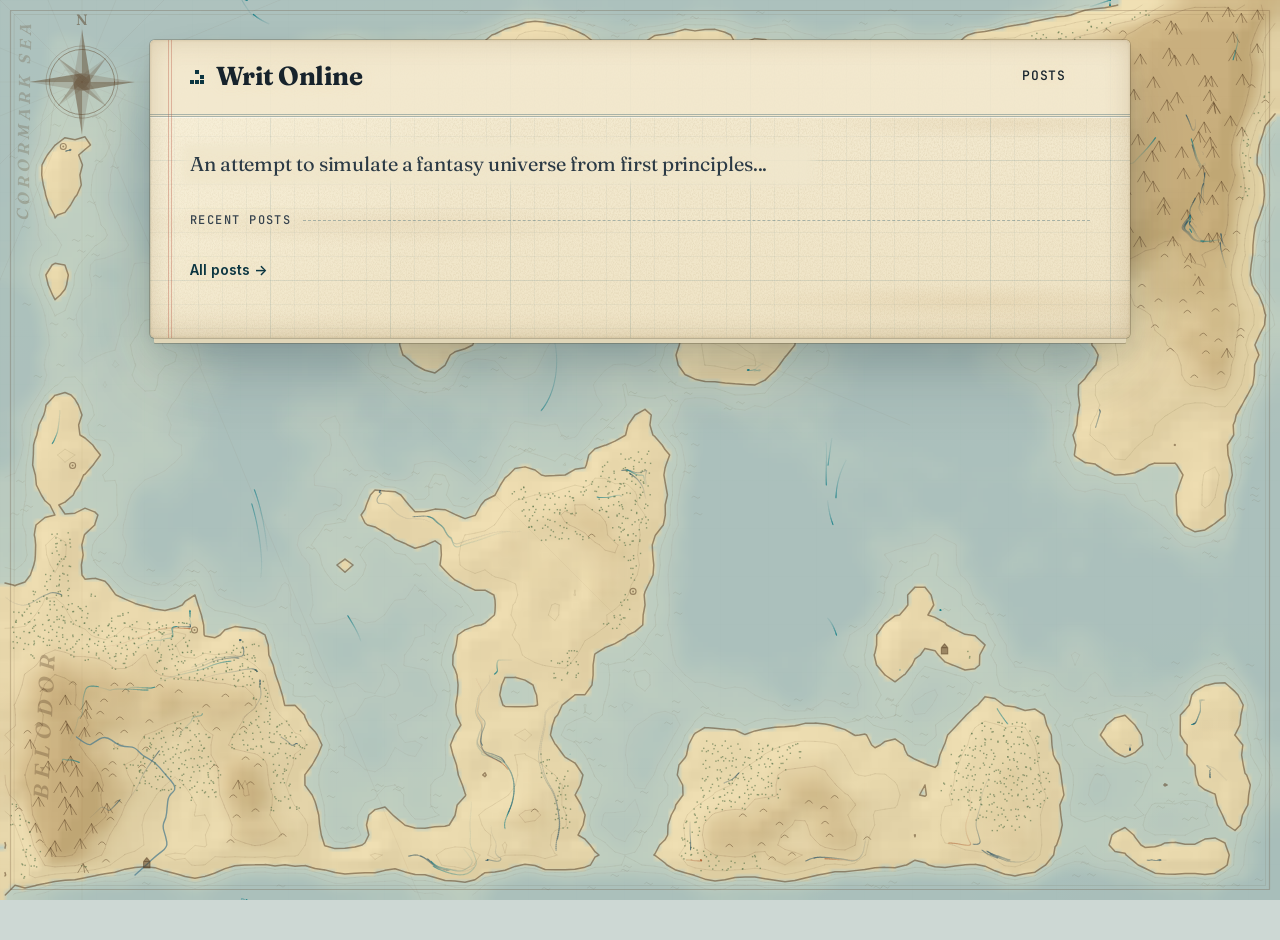
==== commit c42b10ef: "Sync blog site from Folio" ====
--- a/index.html
+++ b/index.html
@@ -7,8 +7,8 @@
 <meta name="color-scheme" content="light dark">
 <title>Writ Online</title>
 <link rel="icon" type="image/svg+xml" href="./favicon.svg?v=8591798611">
-<link rel="stylesheet" href="./assets/blog.css?v=b0c54137ca">
-<script src="./assets/blog.js?v=3c790bfd4f" defer></script>
+<link rel="stylesheet" href="./assets/blog.css?v=64b67fae93">
+<script src="./assets/blog.js?v=6b99bad966" defer></script>
 </head>
 <body data-page="index" data-root="./">
 <div class="sheet">
--- a/assets/blog.css
+++ b/assets/blog.css
@@ -1 +1 @@
-:root{color-scheme:light;--surface-app: #f7f7f8;--surface: #ffffff;--surface-raised: #ffffff;--surface-sunken: #fafafb;--surface-nav: #f3f3f5;--surface-hover: #e9eaee;--surface-hover-paper: #f3f4f6;--surface-selected: #e9effe;--border: #e5e6ea;--border-strong: #d1d3da;--border-focus: #2f5bea;--text: #16181d;--text-2: #3b3f48;--text-3: #5d6270;--text-faint: #8b909c;--accent: #2f5bea;--accent-hover: #2349c8;--accent-text: #2a52d6;--accent-soft: #eaf0fe;--accent-soft-hover: #dbe5fd;--accent-line: #b9cbfa;--on-accent: #ffffff;--success: #1f7a4a;--success-soft: #e7f5ec;--warning: #8f5d00;--warning-soft: #fdf5e3;--warning-line: #f0dcae;--danger: #c2372b;--danger-soft: #fdecea;--danger-line: #f6cbc6;--label-sage: #3f9a62;--label-blue: #3a7bd5;--label-amber: #c4880f;--label-rose: #d0577a;--label-lavender: #7a62d8;--scrim: rgb(14 15 17 / .4);--toast-bg: #16181d;--toast-text: #f4f5f7;--toast-danger-bg: #b3342a;--shadow-1: 0 1px 2px rgb(16 18 24 / .05);--shadow-2: 0 4px 14px rgb(16 18 24 / .07);--shadow-3: 0 16px 48px rgb(16 18 24 / .12);--shadow-modal: 0 24px 80px rgb(16 18 24 / .22);--font-sans: Inter, ui-sans-serif, system-ui, -apple-system, BlinkMacSystemFont, "Segoe UI", Roboto, sans-serif;--font-display: var(--font-sans);--font-mono: ui-monospace, SFMono-Regular, "Cascadia Mono", Consolas, "Liberation Mono", monospace;--text-2xs: 11px;--text-xs: 12px;--text-sm: 13px;--text-base: 14px;--text-read: 16px;--text-lg: 18px;--text-xl: 22px;--text-2xl: 28px;--text-3xl: 36px;--text-display: 52px;--leading-tight: 1.25;--leading-snug: 1.45;--leading-body: 1.6;--leading-read: 1.75;--tracking-label: .08em;--space-1: 4px;--space-2: 8px;--space-3: 12px;--space-4: 16px;--space-5: 20px;--space-6: 24px;--space-8: 32px;--space-10: 40px;--space-12: 48px;--radius-sm: 4px;--radius-md: 6px;--radius-lg: 8px;--radius-xl: 12px;--radius-pill: 999px;--ease: cubic-bezier(.2, .7, .2, 1);--dur-fast: .12s;--dur: .2s;--bg: var(--surface-app);--paper: var(--surface);--sidebar: var(--surface-nav);--ink: var(--text);--muted: var(--text-3);--line: var(--border);--line-dark: var(--border-strong);--green: var(--accent);--green-hover: var(--accent-hover);--green-soft: var(--accent-soft);--sage: var(--label-sage);--red: var(--danger);--red-soft: var(--danger-soft);--shadow: var(--shadow-3);--font: var(--font-sans);font-family:var(--font-sans);font-size:var(--text-base);line-height:var(--leading-body);color:var(--text);background:var(--surface-app)}@media(prefers-color-scheme:dark){:root:not([data-theme=light]){color-scheme:dark;--surface-app: #0e0f11;--surface: #16171a;--surface-raised: #1d1f23;--surface-sunken: #121315;--surface-nav: #121315;--surface-hover: #1f2125;--surface-hover-paper: #1d1f23;--surface-selected: #1b2340;--border: #26282d;--border-strong: #353840;--border-focus: #6b8cff;--text: #ececf0;--text-2: #c4c7cf;--text-3: #9a9fab;--text-faint: #6c717c;--accent: #6b8cff;--accent-hover: #85a0ff;--accent-text: #8ea8ff;--accent-soft: #1a2242;--accent-soft-hover: #222c55;--accent-line: #34427a;--on-accent: #0b1020;--success: #5fcf8e;--success-soft: #13261b;--warning: #f0b84a;--warning-soft: #2a2312;--warning-line: #4a3b17;--danger: #ff7b6e;--danger-soft: #331a18;--danger-line: #5a2b26;--label-sage: #6cc28c;--label-blue: #6fa6ef;--label-amber: #e3ad48;--label-rose: #ee8aa6;--label-lavender: #a596f2;--scrim: rgb(0 0 0 / .6);--toast-bg: #ececf0;--toast-text: #16181d;--toast-danger-bg: #f6c4bd;--shadow-1: 0 1px 2px rgb(0 0 0 / .4);--shadow-2: 0 4px 16px rgb(0 0 0 / .4);--shadow-3: 0 18px 60px rgb(0 0 0 / .5);--shadow-modal: 0 28px 100px rgb(0 0 0 / .6) }}:root[data-theme=dark]{color-scheme:dark;--surface-app: #0e0f11;--surface: #16171a;--surface-raised: #1d1f23;--surface-sunken: #121315;--surface-nav: #121315;--surface-hover: #1f2125;--surface-hover-paper: #1d1f23;--surface-selected: #1b2340;--border: #26282d;--border-strong: #353840;--border-focus: #6b8cff;--text: #ececf0;--text-2: #c4c7cf;--text-3: #9a9fab;--text-faint: #6c717c;--accent: #6b8cff;--accent-hover: #85a0ff;--accent-text: #8ea8ff;--accent-soft: #1a2242;--accent-soft-hover: #222c55;--accent-line: #34427a;--on-accent: #0b1020;--success: #5fcf8e;--success-soft: #13261b;--warning: #f0b84a;--warning-soft: #2a2312;--warning-line: #4a3b17;--danger: #ff7b6e;--danger-soft: #331a18;--danger-line: #5a2b26;--label-sage: #6cc28c;--label-blue: #6fa6ef;--label-amber: #e3ad48;--label-rose: #ee8aa6;--label-lavender: #a596f2;--scrim: rgb(0 0 0 / .6);--toast-bg: #ececf0;--toast-text: #16181d;--toast-danger-bg: #f6c4bd;--shadow-1: 0 1px 2px rgb(0 0 0 / .4);--shadow-2: 0 4px 16px rgb(0 0 0 / .4);--shadow-3: 0 18px 60px rgb(0 0 0 / .5);--shadow-modal: 0 28px 100px rgb(0 0 0 / .6) }.markdown{font-size:var(--text-read);line-height:var(--leading-read);color:var(--text-2);overflow-wrap:anywhere}.markdown>:first-child{margin-top:0}.markdown h1,.markdown h2,.markdown h3,.markdown h4{font-weight:600;color:var(--text);line-height:var(--leading-tight);letter-spacing:-.35px}.markdown h1,.markdown h2,.markdown h3{font-family:var(--font-display);letter-spacing:-.02em;font-weight:650}.markdown h1{font-size:var(--text-2xl);margin:30px 0 15px}.markdown h2{font-size:var(--text-xl);margin:29px 0 12px}.markdown h3{font-size:var(--text-lg);margin:24px 0 9px}.markdown p{margin:0 0 17px}.markdown strong{font-weight:600;color:var(--text)}.markdown a{color:var(--accent-text);text-underline-offset:3px}.markdown a.wiki-link{display:inline;padding:1px 5px;border-radius:var(--radius-sm);background:var(--accent-soft);color:var(--accent-text);text-decoration:none;font-size:.95em;box-decoration-break:clone;-webkit-box-decoration-break:clone}.markdown a.wiki-link:hover{background:var(--accent-soft-hover)}.markdown a.wiki-link:before{content:"\2197";font-size:.85em;margin-right:4px;opacity:.7}.markdown a[data-wiki-target]{border-bottom:1px dashed var(--warning-line);background:var(--warning-soft);color:var(--warning)}.markdown ul,.markdown ol{padding-left:23px;margin:12px 0 20px}.markdown li{padding-left:3px;margin:4px 0}.markdown li::marker{color:var(--text-3)}.markdown [id]{scroll-margin-top:16px}.markdown [id]:focus{outline:none}.markdown .toc{margin:0 0 26px;font-size:var(--text-base);line-height:1.4}.markdown .toc .toc-box{margin:0;min-width:0;padding:6px 16px 10px;border:1px solid var(--border-strong);border-radius:var(--radius-md);background:var(--surface-sunken)}.markdown .toc .toc-title{padding:0 6px;margin-left:-2px;font-family:var(--font-sans);font-size:var(--text-xs);font-weight:600;letter-spacing:.08em;text-transform:uppercase;color:var(--text-3)}.markdown .toc ul{margin:0;padding:0;list-style:none}.markdown .toc ul ul{margin-left:6px;padding-left:14px;border-left:1px solid var(--border)}.markdown .toc li{margin:0;padding:0}.markdown .toc a{display:inline-block;padding:5px 2px;text-decoration:none}.markdown .toc a:hover{text-decoration:underline}.markdown a.toc-up{display:inline-block;min-width:1.6em;margin-left:.4em;padding:0 .3em;border-radius:var(--radius-sm);color:var(--text-3);font-family:var(--font-sans);font-size:.7em;font-weight:500;letter-spacing:0;text-align:center;text-decoration:none;vertical-align:.15em}.markdown a.toc-up:hover,.markdown a.toc-up:focus-visible{background:var(--accent-soft);color:var(--accent-text)}@media(pointer:coarse){.markdown .toc a{padding:11px 4px}.markdown a.toc-up{min-width:44px;margin:-12px -6px -12px .2em;padding:12px 6px;font-size:.8em}}.markdown blockquote{margin:22px 0;border-left:3px solid var(--accent-line);padding:13px 19px;background:var(--surface-sunken);border-radius:0 var(--radius-md) var(--radius-md) 0;color:var(--text-2);font-size:var(--text-base)}.markdown blockquote p:last-child{margin-bottom:0}.markdown code{font-family:var(--font-mono);font-size:.85em;padding:2px 5px;background:var(--surface-hover-paper);border-radius:var(--radius-sm);color:var(--text-2)}.markdown pre{background:var(--surface-sunken);border:1px solid var(--border);border-radius:var(--radius-md);padding:16px;overflow-x:auto;line-height:1.7;font-family:var(--font-mono);font-size:var(--text-sm);white-space:pre;overflow-wrap:normal}.markdown pre code{padding:0;background:none;font-size:inherit}.markdown hr{border:0;border-top:1px solid var(--border);margin:28px 0}.markdown table{display:block;max-width:100%;overflow:auto;border-collapse:collapse;font-size:var(--text-xs);margin-bottom:20px}.markdown td,.markdown th{text-align:left;border:1px solid var(--border);padding:8px 12px}.markdown th{background:var(--surface-sunken);font-weight:600}.markdown video{display:block;max-width:100%;height:auto;border-radius:var(--radius-md);background:var(--surface-sunken)}.markdown .embed-card{margin:14px 0}.markdown a.embed-card-link{display:flex;flex-direction:column;justify-content:center;gap:2px;min-height:44px;padding:10px 14px;overflow:hidden;background:var(--surface-sunken);border:1px solid var(--border);border-radius:var(--radius-md);color:var(--text);text-decoration:none}.markdown a.embed-card-link:hover,.markdown a.embed-card-link:focus-visible{border-color:var(--accent-line)}.markdown .embed-card-host{font-weight:600;color:var(--accent-text);overflow-wrap:anywhere}.markdown .embed-card-path{min-width:0;overflow:hidden;color:var(--text-3);font-size:var(--text-sm);text-overflow:ellipsis;white-space:nowrap}.markdown a.embed-link{overflow-wrap:anywhere}.markdown .embed-missing{color:var(--text-3);font-style:italic}.markdown input[type=checkbox]{accent-color:var(--accent)}@media(min-width:1440px){.markdown{font-size:var(--text-read);line-height:var(--leading-read)}}@media(max-width:760px){.markdown{font-size:var(--text-read);line-height:var(--leading-read);color:var(--text-2)}.markdown h2{font-size:var(--text-xl);margin-top:26px}.markdown h3{font-size:var(--text-lg)}.markdown blockquote{font-size:var(--text-base);margin:22px 0;padding:13px 16px}.markdown a.wiki-link{font-size:.95em;white-space:normal}}.markdown{font-size:var(--text-read);color:var(--text-2);line-height:var(--leading-read)}.markdown h1,.markdown h2,.markdown h3,.markdown h4,.markdown strong{color:var(--text)}.markdown h2{font-size:var(--text-xl)}.markdown h3{font-size:var(--text-lg)}.markdown blockquote{font-size:var(--text-base);color:var(--text-2)}.markdown a,.markdown a.wiki-link{color:var(--accent-text)}.markdown a[data-wiki-target]{color:var(--warning)}.markdown code{color:var(--text-2)}.markdown table{font-size:var(--text-sm)}.markdown img{display:block;max-width:100%;height:auto;border-radius:var(--radius-md)}@media(min-width:1440px){.markdown{font-size:var(--text-read)}}@media(max-width:760px){.markdown{font-size:var(--text-read);line-height:var(--leading-read)}.markdown h2{font-size:var(--text-xl)}.markdown h3{font-size:var(--text-lg)}.markdown blockquote{font-size:var(--text-base)}}.nb-bar{display:flex;align-items:center;gap:12px;margin:0 0 16px}.nb-run svg{width:14px;height:14px}.nb-job{font-size:var(--text-xs);color:var(--text-3)}.nb-job-failed{color:var(--danger)}.nb-cell{margin:20px 0 0}.markdown .nb-cell pre{margin:0}.nb-code .hl-comment{color:var(--text-3);font-style:italic}.nb-code .hl-string{color:var(--success)}.nb-code .hl-constant{color:var(--warning)}.nb-code .hl-keyword,.nb-code .hl-storage.hl-modifier{color:var(--accent-text)}.nb-code .hl-storage.hl-type,.nb-code .hl-entity.hl-name.hl-type,.nb-code .hl-support.hl-type{color:var(--label-lavender)}.nb-code .hl-entity.hl-name.hl-function,.nb-code .hl-support.hl-function{color:var(--label-blue)}.nb-code .hl-keyword.hl-operator,.nb-code .hl-punctuation{color:var(--text-2)}.nb-code .hl-invalid{color:var(--danger)}.nb-output{margin:0 0 20px;border:1px solid var(--border);border-top:0;border-radius:0 0 var(--radius-md) var(--radius-md);background:var(--surface);overflow:hidden}.nb-cell+.nb-output{margin-top:-1px}.nb-output-head{display:flex;align-items:center;gap:10px;padding:6px 12px;background:var(--surface-sunken);border-bottom:1px solid var(--border);font-size:var(--text-2xs);color:var(--text-3)}.nb-status{font-weight:550;letter-spacing:var(--tracking-label);text-transform:uppercase;color:var(--success)}.nb-output-error .nb-status,.nb-output-timeout .nb-status{color:var(--danger)}.nb-output-truncated .nb-status,.nb-output-skipped .nb-status{color:var(--warning)}.nb-stale-flag{padding:1px 7px;border:1px solid var(--warning-line);border-radius:var(--radius-pill);background:var(--warning-soft);color:var(--warning)}.nb-time{margin-left:auto}.nb-output-body{padding:10px 12px}.nb-output-body:empty{display:none}.nb-stale .nb-output-body{opacity:.5}.nb-text{margin:0;font-family:var(--font-mono);font-size:var(--text-sm);line-height:1.6;color:var(--text-2);white-space:pre-wrap;overflow-wrap:anywhere}.nb-text+.nb-text,.nb-text+.nb-rich,.nb-rich+.nb-text{margin-top:8px}.markdown .nb-output .nb-text{padding:0;border:0;background:none}.nb-stderr{color:var(--danger)}.nb-unknown{margin:0;font-size:var(--text-xs);color:var(--text-3)}.nb-frame{display:block;width:100%;height:120px;border:0;background:transparent}.nb-bar[hidden]{display:none}@font-face{font-family:Fraunces;font-style:normal;font-weight:300 800;font-display:swap;src:url(fonts/Fraunces-latin.woff2?v=4b4c27f81b) format("woff2")}@font-face{font-family:Inter;font-style:normal;font-weight:100 900;font-display:swap;src:url(fonts/InterVariable-latin.woff2?v=d0c4a8f48d) format("woff2")}@font-face{font-family:JetBrains Mono;font-style:normal;font-weight:100 800;font-display:swap;src:url(fonts/JetBrainsMono-latin.woff2?v=8c6af9fe3e) format("woff2")}:root{background:var(--backdrop-base);--font-sans: "Inter", ui-sans-serif, system-ui, -apple-system, BlinkMacSystemFont, "Segoe UI", Roboto, sans-serif;--text-read: 17px;--backdrop-base: #e6e9f2;--backdrop: radial-gradient(ellipse 80% 78% at 8% -8%, #d6e0ff 0%, transparent 62%), radial-gradient(ellipse 66% 71% at 104% 6%, #ffdce8 0%, transparent 58%), radial-gradient(ellipse 73% 84% at 86% 112%, #d6f0e3 0%, transparent 62%), radial-gradient(ellipse 58% 67% at -6% 96%, #fdeccb 0%, transparent 60%);--sheet-base: linear-gradient(172deg, #fffefb 0%, #fcfaf4 42%, #f7f3e8 100%);--sheet-sheen: linear-gradient(128deg, rgb(255 255 255 / .7) 0%, rgb(255 255 255 / 0) 38%);--sheet-grain: repeating-linear-gradient(0deg, rgb(110 90 40 / .02) 0 1px, transparent 1px 4px), repeating-linear-gradient(90deg, rgb(110 90 40 / .012) 0 1px, transparent 1px 5px);--sheet-vignette: radial-gradient(ellipse 130% 100% at 50% 35%, transparent 58%, rgb(120 96 40 / .1) 100%);--sheet-hi: rgb(255 255 255 / .55);--sheet-under: #f1ede1;--sheet-edge: rgb(80 64 30 / .14);--sheet-shadow: 0 1px 1px rgb(40 30 10 / .06), 0 3px 6px rgb(40 30 10 / .05), 0 12px 24px rgb(35 35 70 / .08), 0 32px 64px -8px rgb(35 35 70 / .16);--bar-sheen: rgb(255 255 255 / .35);--bar-edge: rgb(255 255 255 / .5);--card-bg: rgb(255 255 255 / .6);--card-shadow: 0 1px 2px rgb(60 48 20 / .07), 0 6px 16px -8px rgb(60 48 20 / .16);--card-shadow-hover: 0 2px 4px rgb(60 48 20 / .08), 0 14px 28px -10px rgb(47 91 234 / .28);--media-shadow: 0 1px 2px rgb(40 30 10 / .1), 0 10px 28px -10px rgb(40 30 10 / .32);--icon-search: url("data:image/svg+xml,%3Csvg xmlns='http://www.w3.org/2000/svg' viewBox='0 0 20 20' fill='none' stroke='%238b909c' stroke-width='2' stroke-linecap='round'%3E%3Ccircle cx='8.5' cy='8.5' r='5.5'/%3E%3Cpath d='M13 13l4 4'/%3E%3C/svg%3E");--surface: #fffefc;--surface-sunken: rgb(90 72 30 / .045);--surface-hover-paper: rgb(90 72 30 / .07);--border: rgb(70 56 24 / .14);--border-strong: rgb(70 56 24 / .26)}@media(prefers-color-scheme:dark){:root:not([data-theme=light]){--backdrop-base: #0b0c10;--backdrop: radial-gradient(ellipse 73% 76% at 8% -8%, #25335f 0%, transparent 62%), radial-gradient(ellipse 63% 69% at 104% 8%, #3a2342 0%, transparent 58%), radial-gradient(ellipse 73% 84% at 86% 112%, #123a33 0%, transparent 62%), radial-gradient(ellipse 58% 67% at -6% 96%, #3a2d14 0%, transparent 60%);--sheet-base: linear-gradient(172deg, #232429 0%, #1c1d21 45%, #17181c 100%);--sheet-sheen: linear-gradient(128deg, rgb(255 255 255 / .06) 0%, rgb(255 255 255 / 0) 38%);--sheet-grain: repeating-linear-gradient(0deg, rgb(255 255 255 / .014) 0 1px, transparent 1px 4px), repeating-linear-gradient(90deg, rgb(255 255 255 / .01) 0 1px, transparent 1px 5px);--sheet-vignette: radial-gradient(ellipse 130% 100% at 50% 35%, transparent 55%, rgb(0 0 0 / .32) 100%);--sheet-hi: rgb(255 255 255 / .04);--sheet-under: #141519;--sheet-edge: rgb(255 255 255 / .09);--sheet-shadow: 0 1px 1px rgb(0 0 0 / .4), 0 4px 8px rgb(0 0 0 / .3), 0 16px 32px rgb(0 0 0 / .35), 0 40px 80px -8px rgb(0 0 0 / .55);--bar-sheen: rgb(255 255 255 / .035);--bar-edge: rgb(255 255 255 / .04);--card-bg: rgb(255 255 255 / .035);--card-shadow: 0 1px 2px rgb(0 0 0 / .4), 0 8px 18px -10px rgb(0 0 0 / .6);--card-shadow-hover: 0 2px 4px rgb(0 0 0 / .4), 0 16px 32px -12px rgb(107 140 255 / .35);--media-shadow: 0 1px 2px rgb(0 0 0 / .5), 0 12px 30px -10px rgb(0 0 0 / .7);--icon-search: url("data:image/svg+xml,%3Csvg xmlns='http://www.w3.org/2000/svg' viewBox='0 0 20 20' fill='none' stroke='%236c717c' stroke-width='2' stroke-linecap='round'%3E%3Ccircle cx='8.5' cy='8.5' r='5.5'/%3E%3Cpath d='M13 13l4 4'/%3E%3C/svg%3E");--surface: #212227;--surface-sunken: rgb(0 0 0 / .22);--surface-hover-paper: rgb(255 255 255 / .06);--border: rgb(255 255 255 / .09);--border-strong: rgb(255 255 255 / .18)}}*,*:before,*:after{box-sizing:border-box}html{-webkit-text-size-adjust:100%}[hidden]{display:none!important}body:before{content:"";position:fixed;inset:0;z-index:-1;pointer-events:none;background:var(--backdrop)}body{margin:0;min-height:100vh;background:none;color:var(--text-2);font-family:var(--font-sans);font-size:var(--text-base);line-height:var(--leading-body);font-optical-sizing:auto;text-rendering:optimizeLegibility;-webkit-font-smoothing:antialiased}a{color:var(--accent-text);text-underline-offset:3px}:focus-visible{outline:2px solid var(--border-focus);outline-offset:2px}button{font:inherit;color:inherit}.sheet{max-width:70rem;margin:var(--space-10) auto var(--space-12);border-radius:3px;background:var(--sheet-vignette),var(--sheet-sheen),var(--sheet-grain),var(--sheet-base);box-shadow:0 0 0 1px var(--sheet-edge),inset 0 1px 0 var(--sheet-hi),0 9px 0 -4px var(--sheet-under),0 10px 0 -4px var(--sheet-edge),var(--sheet-shadow)}body[data-page=post] .sheet{max-width:56rem}.site-header{border-bottom:1px solid var(--border);box-shadow:0 1px 0 var(--bar-edge);border-radius:3px 3px 0 0;background:linear-gradient(180deg,var(--bar-sheen),rgb(255 255 255 / 0))}.site-header-inner{display:flex;flex-wrap:wrap;align-items:center;gap:var(--space-2) var(--space-6);padding:var(--space-4) var(--space-10)}:root[data-world-epoch] .site-header-inner{position:relative;padding-bottom:calc(var(--space-4) + 1.5em)}.world-clock{position:absolute;left:var(--space-10);right:var(--space-10);bottom:var(--space-3);margin:0;overflow:hidden;font-size:var(--text-xs);line-height:1.5;color:var(--text-3);text-overflow:ellipsis;white-space:nowrap}.site-title{display:inline-flex;align-items:center;gap:var(--space-3);font-family:var(--font-display);font-size:var(--text-xl);font-weight:700;letter-spacing:-.025em;color:var(--text);text-decoration:none}.site-title:before{content:"";flex:none;width:14px;height:14px;border-radius:4px;background:linear-gradient(135deg,var(--accent) 0%,var(--label-lavender) 55%,var(--label-rose) 100%);transform:rotate(45deg);box-shadow:0 2px 6px -1px #2f5bea73}.site-nav{display:flex;flex-wrap:wrap;align-items:center;gap:var(--space-1);margin-left:auto}.site-nav a{position:relative;display:inline-flex;align-items:center;min-height:40px;padding:0 var(--space-3);border-radius:var(--radius-md);color:var(--text-3);font-size:var(--text-sm);text-decoration:none;transition:color var(--dur-fast) var(--ease),background var(--dur-fast) var(--ease)}.site-nav a:hover{background:var(--surface-hover-paper);color:var(--text)}.site-nav a.tab{margin-right:var(--space-3);border-radius:0;color:var(--text);font-size:var(--text-base);font-weight:600;background:none}.site-nav a.tab:after{content:"";position:absolute;left:var(--space-3);right:var(--space-3);bottom:4px;height:2px;border-radius:2px;background:var(--accent);transform:scaleX(0);transition:transform var(--dur) var(--ease)}.site-nav a.tab:hover:after,.site-nav a.tab[aria-current]:after{transform:scaleX(1)}.site-nav a.tab+a:before{content:"";position:absolute;left:calc(var(--space-3) * -1 - 1px);top:11px;bottom:11px;width:1px;background:var(--border-strong)}.page{padding:var(--space-8) var(--space-10) var(--space-12)}.blurb{max-width:44rem;margin:0 0 var(--space-8);font-size:var(--text-lg);line-height:var(--leading-snug);letter-spacing:-.005em;color:var(--text-2)}.blurb:empty{display:none}.blurb p{margin:0 0 var(--space-3)}.page-title{margin:0 0 var(--space-6);font-family:var(--font-display);font-size:var(--text-3xl);font-weight:700;letter-spacing:-.03em;line-height:var(--leading-tight);color:var(--text)}.section-title{display:flex;align-items:center;gap:var(--space-3);margin:0 0 var(--space-4);font-size:var(--text-2xs);font-weight:600;letter-spacing:var(--tracking-label);text-transform:uppercase;color:var(--text-3)}.section-title:after{content:"";flex:1;height:1px;background:var(--border)}.index-grid{display:grid;grid-template-columns:minmax(0,1fr) 17.5rem;gap:var(--space-10);align-items:start}.index-grid:has(>.index-side[hidden]){grid-template-columns:minmax(0,1fr)}.post-link,.post-summary,.tag-chip,.blurb,.page-title,.post-title{overflow-wrap:anywhere}.tag-chip{max-width:100%}.post-list,.post-cards{list-style:none;margin:0;padding:0}.post-item{padding:var(--space-5) 0;border-bottom:1px solid var(--border)}.post-item:first-child{padding-top:0}.post-link{font-family:var(--font-display);font-size:var(--text-xl);font-weight:650;letter-spacing:-.02em;line-height:var(--leading-tight);color:var(--text);text-decoration:none;transition:color var(--dur-fast) var(--ease)}.post-link:hover{color:var(--accent-text)}.post-meta{display:flex;flex-wrap:wrap;align-items:center;gap:var(--space-2) var(--space-3);margin:var(--space-2) 0 0;font-size:var(--text-sm);color:var(--text-3);font-variant-numeric:tabular-nums}.entry-no{font-weight:600;letter-spacing:.02em;white-space:nowrap}.post-tags{display:inline-flex;flex-wrap:wrap;gap:var(--space-2)}.post-summary{margin:var(--space-2) 0 0;color:var(--text-2)}.all-posts{margin:var(--space-5) 0 0;font-weight:600}.all-posts a{display:inline-flex;align-items:center;min-height:40px;text-decoration:none}.all-posts a:hover{text-decoration:underline}.tag-chip{display:inline-flex;align-items:center;gap:var(--space-1);min-height:26px;padding:1px var(--space-3);border:1px solid var(--accent-line);border-radius:var(--radius-pill);background:var(--accent-soft);color:var(--accent-text);font-size:var(--text-xs);font-weight:500;text-decoration:none;transition:background var(--dur-fast) var(--ease)}.tag-chip:hover{background:var(--accent-soft-hover)}.tag-chip[aria-pressed=true]{border-color:var(--accent);background:var(--accent);color:var(--on-accent)}.tag-count{opacity:.7;font-variant-numeric:tabular-nums}.search-row{display:flex;flex-wrap:wrap;gap:var(--space-3);align-items:center}.side-search{margin:0}.side-search-input{display:block;width:100%;height:38px;padding:0 var(--space-3) 0 36px;border:1px solid var(--border-strong);border-radius:var(--radius-pill);background:var(--icon-search) no-repeat 12px 50% / 16px 16px,var(--card-bg);box-shadow:inset 0 1px 2px #3c301414;color:var(--text);font:inherit;font-size:var(--text-sm);appearance:none}.side-search-input::placeholder{color:var(--text-3);opacity:1}.side-search-input:focus-visible{border-color:var(--border-focus);outline-offset:1px}.filter-status{min-height:1.6em;margin:0 0 var(--space-4);color:var(--text-3);font-size:var(--text-sm)}.filter-clear{min-height:40px;margin-bottom:var(--space-3);padding:0 var(--space-4);border:1px solid var(--border-strong);border-radius:var(--radius-pill);background:var(--card-bg);font-size:var(--text-sm);cursor:pointer}.filter-clear:hover{background:var(--surface-hover-paper)}.list-empty{color:var(--text-3)}.post-cards{display:grid;grid-template-columns:repeat(auto-fill,minmax(15.5rem,1fr));gap:var(--space-4)}.post-card{position:relative;display:flex;flex-direction:column;padding:var(--space-5) var(--space-5) var(--space-4);border:1px solid var(--border);border-radius:var(--radius-xl);background:var(--card-bg);box-shadow:var(--card-shadow);transition:transform var(--dur) var(--ease),box-shadow var(--dur) var(--ease),border-color var(--dur) var(--ease)}.post-card:before{content:"";position:absolute;top:-1px;left:var(--space-5);width:28px;height:4px;border-radius:0 0 4px 4px;background:linear-gradient(90deg,var(--accent),var(--label-lavender))}.post-card:hover,.post-card:focus-within{transform:translateY(-2px);border-color:var(--accent-line);box-shadow:var(--card-shadow-hover)}.post-card .post-link{font-size:var(--text-lg)}.post-card .post-link:after{content:"";position:absolute;inset:0;border-radius:inherit}.post-card .post-link:focus-visible{outline:none}.post-card:has(.post-link:focus-visible){outline:2px solid var(--border-focus);outline-offset:2px}.post-card .post-meta{margin-top:var(--space-3)}.post-card .tag-chip{position:relative;z-index:1}.post-card .post-summary{display:-webkit-box;-webkit-box-orient:vertical;-webkit-line-clamp:3;overflow:hidden;font-size:var(--text-sm);line-height:var(--leading-snug)}.post-sentinel{height:1px}.index-side{position:sticky;top:var(--space-6);display:flex;flex-direction:column;gap:var(--space-5)}.side-block{padding:var(--space-4);border:1px solid var(--border);border-radius:var(--radius-xl);background:var(--card-bg);box-shadow:var(--card-shadow)}.side-title{margin:0 0 var(--space-3);font-size:var(--text-2xs);font-weight:600;letter-spacing:var(--tracking-label);text-transform:uppercase;color:var(--text-3)}.side-empty{margin:0;color:var(--text-3)}.cal-head{display:flex;align-items:center;justify-content:space-between;margin-bottom:var(--space-2)}.cal-title{font-family:var(--font-display);font-weight:650;letter-spacing:-.01em;color:var(--text)}.cal-nav{width:36px;height:36px;border:0;border-radius:var(--radius-md);background:none;font-size:var(--text-xl);line-height:1;cursor:pointer}.cal-nav:hover:not(:disabled){background:var(--surface-hover-paper)}.cal-nav:disabled{color:var(--text-faint);cursor:default}.cal-grid{width:100%;border-collapse:collapse;table-layout:fixed;text-align:center}.cal-grid th{padding:var(--space-1) 0;font-size:var(--text-2xs);font-weight:500;color:var(--text-3)}.cal-grid td{padding:1px;height:36px}.cal-day{display:inline-flex;align-items:center;justify-content:center;width:100%;max-width:36px;aspect-ratio:1;border-radius:50%;font-size:var(--text-sm);color:var(--text-3);font-variant-numeric:tabular-nums;text-decoration:none}a.cal-day.has-posts{background:var(--accent-soft);color:var(--accent-text);font-weight:700;box-shadow:inset 0 0 0 1px var(--accent-line);transition:background var(--dur-fast) var(--ease)}a.cal-day.has-posts:hover{background:var(--accent-soft-hover)}a.cal-day[aria-pressed=true]{background:var(--accent);color:var(--on-accent);box-shadow:none}.tag-cloud{display:flex;flex-wrap:wrap;align-items:center;gap:var(--space-2)}.tag-cloud .tag-chip{min-height:32px}.tag-cloud .w1{font-size:var(--text-xs)}.tag-cloud .w2{font-size:var(--text-sm)}.tag-cloud .w3{font-size:var(--text-base)}.tag-cloud .w4{font-size:var(--text-lg)}.tag-cloud .w5{font-size:var(--text-xl)}.post{max-width:46rem;margin:0 auto}.post-head{margin-bottom:var(--space-8);padding-bottom:var(--space-5);border-bottom:1px solid var(--border)}.post-title{margin:0;font-family:var(--font-display);font-size:var(--text-3xl);font-weight:750;letter-spacing:-.035em;line-height:var(--leading-tight);color:var(--text)}.post-head .post-meta{margin-top:var(--space-3)}.post-back{max-width:46rem;margin:var(--space-8) auto 0}.post-back a{display:inline-flex;align-items:center;min-height:40px;font-weight:600;text-decoration:none}.post-back a:hover{text-decoration:underline}.post-body img,.post-body video,.post-body .nb-frame{display:block;max-width:100%;height:auto;margin:var(--space-6) auto;border-radius:var(--radius-xl)}.post-body img,.post-body video{box-shadow:var(--media-shadow)}.post-body video{width:100%;background:#0b0c0e}.post-body .nb-frame{height:120px;margin:0;border-radius:var(--radius-lg)}.post-body figure{margin:var(--space-8) 0}.post-body figure img{margin:0 auto}.post-body figcaption{margin-top:var(--space-3);text-align:center;font-size:var(--text-sm);color:var(--text-3)}.post-body .nb-cell{margin-top:var(--space-6)}.post-body .nb-cell pre{border-radius:var(--radius-xl);box-shadow:var(--card-shadow)}.post-body .nb-cell:has(+.nb-output) pre{border-radius:var(--radius-xl) var(--radius-xl) 0 0}.post-body .nb-output{margin-bottom:var(--space-6);border-radius:0 0 var(--radius-xl) var(--radius-xl);box-shadow:var(--card-shadow)}.post-body .nb-output-body .nb-frame{border-radius:var(--radius-lg)}.post-body .toc .toc-box{border-radius:var(--radius-xl)}.post-body .embed-card{margin:var(--space-6) 0}.post-body a.embed-card-link{position:relative;gap:2px;min-height:64px;padding:var(--space-4) 52px var(--space-4) var(--space-5);border-left:4px solid var(--accent);border-radius:var(--radius-lg) var(--radius-xl) var(--radius-xl) var(--radius-lg);background:var(--card-bg);box-shadow:var(--card-shadow);transition:transform var(--dur) var(--ease),box-shadow var(--dur) var(--ease),border-color var(--dur) var(--ease)}.post-body a.embed-card-link:after{content:"\2197";position:absolute;right:var(--space-5);top:50%;transform:translateY(-50%);font-size:var(--text-lg);color:var(--text-faint);transition:color var(--dur-fast) var(--ease)}.post-body a.embed-card-link:hover,.post-body a.embed-card-link:focus-visible{transform:translateY(-1px);box-shadow:var(--card-shadow-hover)}.post-body a.embed-card-link:hover:after,.post-body a.embed-card-link:focus-visible:after{color:var(--accent-text)}@media(max-width:860px){.index-grid{grid-template-columns:minmax(0,1fr);gap:var(--space-8)}.index-side{position:static;order:-1;gap:var(--space-3)}.side-block{padding:var(--space-3) var(--space-4)}.side-title{margin-bottom:var(--space-2)}}@media(max-width:760px){:root{font-size:15px;--text-read: 16px}.sheet{margin:var(--space-2) var(--space-2) var(--space-6)}.site-header-inner,.page{padding-left:var(--space-5);padding-right:var(--space-5)}.world-clock{left:var(--space-5);right:var(--space-5)}.page{padding-top:var(--space-6);padding-bottom:var(--space-8)}.site-nav{margin-left:calc(var(--space-3) * -1);width:100%}.page-title,.post-title{font-size:var(--text-2xl)}.post-cards{grid-template-columns:minmax(0,1fr)}.post-back{margin-top:var(--space-5)}.tag-chip{min-height:32px;padding-left:var(--space-4);padding-right:var(--space-4)}.cal-grid td{height:40px}.cal-day{max-width:38px}}:root[data-style=chronicle]{--font-display: "Fraunces", "Iowan Old Style", "Palatino Linotype", Palatino, Georgia, serif;--text-read: 17px;--c-accent: var(--blog-accent, #8e2f26);--accent: var(--c-accent);--accent-text: color-mix(in srgb, var(--c-accent) 30%, #1f160c);--accent-strong: var(--accent-text);--accent-hover: var(--accent-text);--accent-soft: color-mix(in srgb, var(--c-accent) 11%, transparent);--accent-soft-hover: color-mix(in srgb, var(--c-accent) 19%, transparent);--accent-line: color-mix(in srgb, var(--c-accent) 38%, transparent);--on-accent: #fff9ea;--border-focus: var(--accent-text);--text: #2a2016;--text-2: #3d3123;--text-3: #5b4c37;--text-faint: #86765c;--surface: #f8f0dd;--surface-sunken: rgb(110 78 30 / .075);--surface-hover-paper: rgb(110 78 30 / .1);--border: rgb(96 66 24 / .22);--border-strong: rgb(96 66 24 / .38);--label-sage: #4a7a46;--label-blue: #3f6590;--label-amber: #9a6a14;--label-rose: #9c4a5c;--label-lavender: #66558f;--backdrop-base: #0d1426;--backdrop: url(chronicle/stars.svg?v=34c0461668) 0 0 / 560px 560px, url(chronicle/contours.svg?v=704d6bd673) 0 0 / 800px 800px, radial-gradient(ellipse 70% 55% at 12% -6%, #26386a 0%, transparent 68%), radial-gradient(ellipse 60% 45% at 96% 4%, #1d2c52 0%, transparent 66%), radial-gradient(ellipse 90% 40% at 50% 118%, #4a3425 0%, transparent 70%), linear-gradient(180deg, #111a31 0%, #0b1122 100%);--sheet-base: linear-gradient(174deg, #f7efda 0%, #f1e6ca 38%, #eadcba 100%);--sheet-sheen: linear-gradient(125deg, rgb(255 251 238 / .6) 0%, transparent 34%);--sheet-stains: radial-gradient(ellipse 34% 14% at 10% 10%, rgb(176 124 52 / .13), transparent 70%), radial-gradient(ellipse 26% 11% at 90% 34%, rgb(160 110 40 / .09), transparent 70%), radial-gradient(ellipse 40% 15% at 20% 76%, rgb(150 100 36 / .08), transparent 70%), radial-gradient(ellipse 30% 12% at 86% 95%, rgb(176 124 52 / .13), transparent 70%);--sheet-grain: url(chronicle/grain.svg?v=b0f7ed62ee) 0 0 / 240px 240px, repeating-linear-gradient(0deg, rgb(110 80 30 / .018) 0 1px, transparent 1px 3px);--sheet-vignette: radial-gradient(ellipse 125% 95% at 50% 40%, transparent 56%, rgb(130 88 34 / .2) 100%);--sheet-shadow: 0 0 0 1px rgb(0 0 0 / .18), 0 2px 6px 3px rgb(0 0 0 / .26), 0 10px 24px rgb(2 6 20 / .34), 0 36px 70px -10px rgb(2 6 20 / .6);--bar-sheen: rgb(255 248 228 / .45);--bar-edge: rgb(255 250 235 / .5);--card-bg: linear-gradient(180deg, rgb(255 251 238 / .6), rgb(255 248 228 / .3));--card-shadow: 0 1px 2px rgb(70 48 16 / .1), 0 8px 18px -10px rgb(70 48 16 / .28);--card-shadow-hover: 0 2px 4px rgb(70 48 16 / .12), 0 18px 30px -14px rgb(70 48 16 / .42);--media-shadow: 0 1px 2px rgb(60 40 12 / .16), 0 12px 26px -12px rgb(60 40 12 / .45);--icon-search: url("data:image/svg+xml,%3Csvg xmlns='http://www.w3.org/2000/svg' viewBox='0 0 20 20' fill='none' stroke='%235b4c37' stroke-width='2' stroke-linecap='round'%3E%3Ccircle cx='8.5' cy='8.5' r='5.5'/%3E%3Cpath d='M13 13l4 4'/%3E%3C/svg%3E");--moon-lit: #f6e3a4;--moon-dark: #46557f;--moon-ring: rgb(70 60 100 / .6);--ornament: color-mix(in srgb, var(--accent-text) 70%, transparent)}@supports (color: oklch(from red l c h)){:root[data-style=chronicle]{--accent-text: oklch(from var(--c-accent) min(l, .38) c h)}}@media(prefers-color-scheme:dark){:root[data-style=chronicle]:not([data-theme=light]){--c-accent: var(--blog-accent, #dca24a);--accent-text: color-mix(in srgb, var(--c-accent) 30%, #fff1d4);--accent-soft: color-mix(in srgb, var(--c-accent) 14%, transparent);--accent-soft-hover: color-mix(in srgb, var(--c-accent) 24%, transparent);--accent-line: color-mix(in srgb, var(--c-accent) 42%, transparent);--on-accent: #1b1208;--text: #ece0c8;--text-2: #d6c8ab;--text-3: #b0a287;--text-faint: #7f7461;--surface: #251e16;--surface-sunken: rgb(0 0 0 / .26);--surface-hover-paper: rgb(255 226 170 / .07);--border: rgb(255 226 170 / .12);--border-strong: rgb(255 226 170 / .24);--label-sage: #8cbc86;--label-blue: #86a9d6;--label-amber: #dca24a;--label-rose: #d89aab;--label-lavender: #aa9bd2;--backdrop-base: #060911;--backdrop: url(chronicle/stars.svg?v=34c0461668) 0 0 / 560px 560px, url(chronicle/contours.svg?v=704d6bd673) 0 0 / 800px 800px, radial-gradient(ellipse 70% 55% at 12% -6%, #131d3a 0%, transparent 68%), radial-gradient(ellipse 90% 40% at 50% 118%, #2a1d12 0%, transparent 70%), linear-gradient(180deg, #080c18 0%, #05070e 100%);--sheet-base: linear-gradient(174deg, #261f17 0%, #1d1812 42%, #16120d 100%);--sheet-sheen: radial-gradient(ellipse 60% 22% at 50% 0%, rgb(255 176 80 / .09), transparent 80%);--sheet-stains: radial-gradient(ellipse 34% 12% at 12% 14%, rgb(255 170 70 / .05), transparent 70%), radial-gradient(ellipse 36% 12% at 88% 86%, rgb(255 170 70 / .04), transparent 70%);--sheet-grain: repeating-linear-gradient(0deg, rgb(255 226 170 / .012) 0 1px, transparent 1px 3px);--sheet-vignette: radial-gradient(ellipse 125% 95% at 50% 38%, transparent 50%, rgb(0 0 0 / .42) 100%);--sheet-shadow: 0 0 0 1px rgb(0 0 0 / .5), 0 2px 6px 3px rgb(0 0 0 / .4), 0 12px 28px rgb(0 0 0 / .5), 0 40px 80px -10px rgb(0 0 0 / .8);--bar-sheen: rgb(255 200 120 / .04);--bar-edge: rgb(255 226 170 / .05);--card-bg: linear-gradient(180deg, rgb(255 226 170 / .06), rgb(255 226 170 / .02));--card-shadow: 0 1px 2px rgb(0 0 0 / .45), 0 8px 18px -10px rgb(0 0 0 / .7);--card-shadow-hover: 0 2px 4px rgb(0 0 0 / .5), 0 18px 32px -14px rgb(0 0 0 / .8);--media-shadow: 0 1px 2px rgb(0 0 0 / .55), 0 12px 28px -12px rgb(0 0 0 / .8);--icon-search: url("data:image/svg+xml,%3Csvg xmlns='http://www.w3.org/2000/svg' viewBox='0 0 20 20' fill='none' stroke='%23b0a287' stroke-width='2' stroke-linecap='round'%3E%3Ccircle cx='8.5' cy='8.5' r='5.5'/%3E%3Cpath d='M13 13l4 4'/%3E%3C/svg%3E");--moon-lit: #f2d996;--moon-dark: #394168;--moon-ring: rgb(214 196 150 / .55);--ornament: color-mix(in srgb, var(--accent-text) 60%, transparent)}@supports (color: oklch(from red l c h)){:root[data-style=chronicle]:not([data-theme=light]){--accent-text: oklch(from var(--c-accent) max(l, .76) c h)}}}:root[data-style=chronicle] ::selection{background:color-mix(in srgb,var(--c-accent) 30%,transparent)}:root[data-style=chronicle] .sheet{position:relative;isolation:isolate;max-width:min(70rem,calc(100% - 8px));border-radius:0;background:none}:root[data-style=chronicle] body[data-page=post] .sheet{max-width:min(56rem,calc(100% - 8px))}:root[data-style=chronicle] .sheet:before{content:"";position:absolute;inset:-4px;z-index:-1;border:4px solid transparent;background:var(--sheet-vignette),var(--sheet-stains),var(--sheet-sheen),var(--sheet-grain),var(--sheet-base);background-origin:border-box;-webkit-mask:linear-gradient(#000 0 0) padding-box,url(chronicle/deckle-top.svg?v=43c7e536ea) 0 0 / 96px 4px repeat-x border-box,url(chronicle/deckle-bottom.svg?v=4e115103f1) 0 100% / 96px 4px repeat-x border-box,url(chronicle/deckle-left.svg?v=608ebce754) 0 0 / 4px 96px repeat-y border-box,url(chronicle/deckle-right.svg?v=99bf99b634) 100% 0 / 4px 96px repeat-y border-box;mask:linear-gradient(#000 0 0) padding-box,url(chronicle/deckle-top.svg?v=43c7e536ea) 0 0 / 96px 4px repeat-x border-box,url(chronicle/deckle-bottom.svg?v=4e115103f1) 0 100% / 96px 4px repeat-x border-box,url(chronicle/deckle-left.svg?v=608ebce754) 0 0 / 4px 96px repeat-y border-box,url(chronicle/deckle-right.svg?v=99bf99b634) 100% 0 / 4px 96px repeat-y border-box}:root[data-style=chronicle] .site-header{border-bottom:3px double var(--border-strong);border-radius:0;background:linear-gradient(180deg,var(--bar-sheen),transparent)}:root[data-style=chronicle] .site-title{font-size:26px;font-weight:650;letter-spacing:-.012em}:root[data-style=chronicle] .site-title:before{width:32px;height:32px;border-radius:0;background:var(--accent-strong);box-shadow:none;transform:none;-webkit-mask:url(chronicle/crest.svg?v=f579d1bdcb) center / contain no-repeat;mask:url(chronicle/crest.svg?v=f579d1bdcb) center / contain no-repeat}:root[data-style=chronicle] .world-clock{display:flex;align-items:center;gap:var(--space-2);font-family:var(--font-display);font-weight:450;letter-spacing:.03em}:root[data-style=chronicle] .world-clock:before{content:"";flex:none;width:6px;height:6px;border-radius:50%;background:var(--accent-strong);animation:world-pulse 4.5s ease-in-out infinite}@keyframes world-pulse{0%,62%,to{box-shadow:0 0 color-mix(in srgb,var(--c-accent) 45%,transparent)}80%{box-shadow:0 0 0 5px color-mix(in srgb,var(--c-accent) 0%,transparent)}}:root[data-style=chronicle] .site-nav a.tab{font-family:var(--font-display);font-size:var(--text-lg);font-weight:600}:root[data-style=chronicle] .site-nav a.tab:after{background:var(--accent-strong)}:root[data-style=chronicle] .page-title{font-weight:650;letter-spacing:-.02em}:root[data-style=chronicle] .blurb{font-family:var(--font-display);font-size:21px;font-weight:400;line-height:1.5;letter-spacing:-.003em}:root[data-style=chronicle] .section-title{gap:var(--space-4);font-family:var(--font-display);font-size:var(--text-xs);letter-spacing:.2em}:root[data-style=chronicle] .section-title:after{background:linear-gradient(90deg,var(--border-strong),transparent)}:root[data-style=chronicle] .post-link{font-weight:620;letter-spacing:-.012em;line-height:1.2}:root[data-style=chronicle] .post-item .post-link{font-size:26px}:root[data-style=chronicle] .entry-no{display:inline-flex;align-items:center;gap:var(--space-3);font-family:var(--font-display);font-size:var(--text-xs);font-weight:650;letter-spacing:.16em;text-transform:uppercase;color:var(--accent-text)}:root[data-style=chronicle] .entry-no:after{content:"";width:4px;height:4px;background:currentColor;opacity:.55;transform:rotate(45deg)}:root[data-style=chronicle] .post-summary{max-width:40rem}:root[data-style=chronicle] .post-item{padding:var(--space-6) 0 0;border-bottom:0}:root[data-style=chronicle] .post-item:first-child{padding-top:0}:root[data-style=chronicle] .post-item:after,:root[data-style=chronicle] .post-head:after{content:"";display:block;height:16px;margin-top:var(--space-6);background:var(--ornament);-webkit-mask:url(chronicle/fleuron.svg?v=06db748adf) center / min(100%,260px) 16px no-repeat;mask:url(chronicle/fleuron.svg?v=06db748adf) center / min(100%,260px) 16px no-repeat}:root[data-style=chronicle] .post-item:last-child:after{display:none}:root[data-style=chronicle] .post-head{padding-bottom:0;border-bottom:0}:root[data-style=chronicle] .post-title{font-size:42px;font-weight:700;letter-spacing:-.025em;line-height:1.12}:root[data-style=chronicle] .post-body>p:first-of-type:first-letter{float:left;margin:.08em .12em 0 0;padding:.02em .09em .04em .07em;border:1px solid var(--accent-line);border-radius:4px;background:var(--accent-soft);color:var(--accent-text);font-family:var(--font-display);font-size:3.7em;font-weight:750;line-height:.86}:root[data-style=chronicle] .tag-chip{gap:var(--space-2);padding-left:var(--space-2)}:root[data-style=chronicle] .tag-chip:before{content:"";flex:none;width:11px;height:11px;border-radius:50%;background:radial-gradient(circle at 34% 30%,color-mix(in srgb,var(--c-accent) 50%,#fff) 0 11%,var(--c-accent) 46%,color-mix(in srgb,var(--c-accent) 68%,#000) 100%);box-shadow:inset 0 0 0 2px #0000001a,0 1px 1px #00000047}:root[data-style=chronicle] .tag-chip[aria-pressed=true]{border-color:var(--accent-strong);background:var(--accent-strong);color:var(--on-accent)}:root[data-style=chronicle] .tag-chip[aria-pressed=true]:before{background:var(--on-accent);box-shadow:none;opacity:.85}:root[data-style=chronicle] .post-card{padding-top:var(--space-6);border-radius:6px}:root[data-style=chronicle] .post-card:before{top:-1px;right:var(--space-5);left:auto;width:14px;height:28px;border-radius:0;background:var(--accent-strong);clip-path:polygon(0 0,100% 0,100% 100%,50% 78%,0 100%);transition:height var(--dur) var(--ease)}:root[data-style=chronicle] .post-card:hover,:root[data-style=chronicle] .post-card:focus-within{transform:translateY(-3px)}:root[data-style=chronicle] .post-card:hover:before,:root[data-style=chronicle] .post-card:focus-within:before{height:36px}:root[data-style=chronicle] .post-card .post-link{padding-right:var(--space-5);font-size:21px;background:linear-gradient(currentColor,currentColor) 0 100% / 0 1.5px no-repeat content-box;-webkit-box-decoration-break:clone;box-decoration-break:clone;transition:background-size var(--dur) var(--ease),color var(--dur-fast) var(--ease)}:root[data-style=chronicle] .post-card:hover .post-link,:root[data-style=chronicle] .post-card:focus-within .post-link{background-size:100% 1.5px;color:var(--accent-text)}:root[data-style=chronicle] .side-block{border-radius:6px}:root[data-style=chronicle] .side-title{font-family:var(--font-display);font-size:var(--text-xs);letter-spacing:.2em}:root[data-style=chronicle] .side-search-input{background:var(--icon-search) no-repeat 12px 50% / 16px 16px,var(--surface)}:root[data-style=chronicle] .cal-title{font-size:var(--text-base);white-space:nowrap}:root[data-style=chronicle] .cal-grid td{position:relative}:root[data-style=chronicle] a.cal-day[aria-pressed=true]{background:var(--accent-strong);color:var(--on-accent)}:root[data-style=chronicle] .moon{position:absolute;bottom:5px;left:50%;width:6px;height:6px;margin-left:-3px;border-radius:50%;background:var(--moon-dark);box-shadow:0 0 0 .75px var(--moon-ring);pointer-events:none}:root[data-style=chronicle] .moon[data-phase="1"]{box-shadow:0 0 0 .75px var(--moon-ring),inset -2px 0 0 0 var(--moon-lit)}:root[data-style=chronicle] .moon[data-phase="2"]{background:linear-gradient(90deg,var(--moon-dark) 50%,var(--moon-lit) 50%)}:root[data-style=chronicle] .moon[data-phase="3"]{background:var(--moon-lit);box-shadow:0 0 0 .75px var(--moon-ring),inset 2px 0 0 0 var(--moon-dark)}:root[data-style=chronicle] .moon[data-phase="4"]{background:var(--moon-lit)}:root[data-style=chronicle] .moon[data-phase="5"]{background:var(--moon-lit);box-shadow:0 0 0 .75px var(--moon-ring),inset -2px 0 0 0 var(--moon-dark)}:root[data-style=chronicle] .moon[data-phase="6"]{background:linear-gradient(90deg,var(--moon-lit) 50%,var(--moon-dark) 50%)}:root[data-style=chronicle] .moon[data-phase="7"]{box-shadow:0 0 0 .75px var(--moon-ring),inset 2px 0 0 0 var(--moon-lit)}:root[data-style=chronicle] .post-body img,:root[data-style=chronicle] .post-body video{border-radius:4px}:root[data-style=chronicle] .post-body a.embed-card-link{border-left-color:var(--accent-strong);border-radius:4px 6px 6px 4px}:root[data-style=chronicle] .post-back a{font-family:var(--font-display);font-size:var(--text-lg)}@media(max-width:760px){:root[data-style=chronicle] .site-title{font-size:23px}:root[data-style=chronicle] .site-title:before{width:28px;height:28px}:root[data-style=chronicle] .blurb{font-size:19px}:root[data-style=chronicle] .post-item .post-link{font-size:23px}:root[data-style=chronicle] .post-title{font-size:32px}:root[data-style=chronicle] .post-body>p:first-of-type:first-letter{font-size:3.4em}}:root[data-style=fieldnotes]{--font-display: "Fraunces", "Iowan Old Style", "Palatino Linotype", Palatino, Georgia, serif;--font-mono: "JetBrains Mono", ui-monospace, SFMono-Regular, "Cascadia Mono", Consolas, "Liberation Mono", monospace;--text-read: 17px;--c-accent: var(--blog-accent, #0b7285);--accent: var(--c-accent);--accent-text: color-mix(in srgb, var(--c-accent) 30%, #0c1c24);--accent-strong: var(--accent-text);--accent-hover: var(--accent-text);--accent-soft: color-mix(in srgb, var(--c-accent) 10%, transparent);--accent-soft-hover: color-mix(in srgb, var(--c-accent) 18%, transparent);--accent-line: color-mix(in srgb, var(--c-accent) 38%, transparent);--on-accent: #ffffff;--border-focus: var(--accent-text);--warm: #a8541f;--warm-text: #6a2804;--paper: #f2e8cd;--text: #17232c;--text-2: #2b3a45;--text-3: #37434d;--text-faint: #84806f;--surface: #faf3dd;--surface-sunken: rgb(90 80 40 / .06);--surface-hover-paper: rgb(90 80 40 / .09);--border: rgb(30 80 100 / .17);--border-strong: rgb(30 80 100 / .34);--label-sage: #3d7a52;--label-blue: #2f6a9e;--label-amber: #9a6a14;--label-rose: #a04a63;--label-lavender: #66558f;--grid-minor: rgb(60 108 120 / .055);--grid-major: rgb(60 108 120 / .1);--margin-rule: rgb(184 84 66 / .36);--sigil-ink: #1f5568;--sigil-bg: #ebe6cf;--note-bg: rgb(246 224 160 / .42);--header-bg: rgb(242 232 205 / .88);--sim-a: 35 78 96 .34;--sim-b: 14 124 134 .4;--sim-c: 168 84 40 .34;--hue-0-fg: #8a2616;--hue-0-bg: #fbdcd6;--hue-1-fg: #7d3a05;--hue-1-bg: #fde3cc;--hue-2-fg: #6b4a00;--hue-2-bg: #faebb6;--hue-3-fg: #4a5a07;--hue-3-bg: #e8efc0;--hue-4-fg: #17602b;--hue-4-bg: #d3efd5;--hue-5-fg: #0b5f56;--hue-5-bg: #cdeee8;--hue-6-fg: #0b5a74;--hue-6-bg: #cbeaf3;--hue-7-fg: #1c4f96;--hue-7-bg: #d3e4fb;--hue-8-fg: #3b3a9e;--hue-8-bg: #dcdcfa;--hue-9-fg: #5e2a96;--hue-9-bg: #e8d8f7;--hue-10-fg: #86206a;--hue-10-bg: #f7d6ec;--hue-11-fg: #8a1f3f;--hue-11-bg: #f9d6de;--backdrop-base: #cdd8d4;--backdrop: linear-gradient(rgb(40 100 110 / .08) 1px, transparent 1px) 0 0 / 48px 48px, linear-gradient(90deg, rgb(40 100 110 / .08) 1px, transparent 1px) 0 0 / 48px 48px, radial-gradient(ellipse 70% 60% at 8% -8%, rgb(255 255 255 / .6), transparent 64%), radial-gradient(ellipse 60% 55% at 100% 100%, rgb(70 130 150 / .3), transparent 64%), linear-gradient(180deg, #d9e2de, #c5d1cd);--sheet-base: linear-gradient(176deg, #f6eed7 0%, var(--paper) 52%, #eadcb9 100%);--sheet-sheen: linear-gradient(128deg, rgb(255 250 232 / .4) 0%, rgb(255 250 232 / 0) 36%);--sheet-stains: radial-gradient(ellipse 38% 9% at 14% 7%, rgb(170 122 56 / .11), transparent 70%), radial-gradient(ellipse 30% 8% at 88% 28%, rgb(160 112 48 / .08), transparent 70%), radial-gradient(ellipse 42% 10% at 22% 62%, rgb(150 104 44 / .07), transparent 70%), radial-gradient(ellipse 34% 9% at 84% 88%, rgb(170 122 56 / .1), transparent 70%), radial-gradient(ellipse 14% 4% at 52% 44%, rgb(150 100 40 / .05), transparent 70%);--grain-veil: rgb(242 232 205 / .55);--sheet-grain: linear-gradient(var(--grid-major) 1px, transparent 1px) 0 0 / 120px 120px, linear-gradient(90deg, var(--grid-major) 1px, transparent 1px) 0 0 / 120px 120px, linear-gradient(var(--grid-minor) 1px, transparent 1px) 0 0 / 24px 24px, linear-gradient(90deg, var(--grid-minor) 1px, transparent 1px) 0 0 / 24px 24px, linear-gradient(var(--grain-veil), var(--grain-veil)), url(chronicle/grain.svg?v=b0f7ed62ee) 0 0 / 240px 240px;--sheet-vignette: radial-gradient(ellipse 125% 95% at 50% 40%, transparent 60%, rgb(128 92 44 / .14) 100%);--sheet-wear: rgb(120 84 36 / .2);--sheet-hi: rgb(255 250 230 / .45);--sheet-under: #e0d6b8;--sheet-edge: rgb(70 60 36 / .26);--sheet-shadow: 0 1px 1px rgb(30 40 30 / .08), 0 4px 8px rgb(30 40 30 / .06), 0 16px 32px rgb(25 45 55 / .1), 0 36px 70px -10px rgb(25 45 55 / .22);--bar-sheen: rgb(255 255 255 / .3);--bar-edge: rgb(255 255 255 / .5);--card-bg: rgb(250 243 221 / .92);--card-shadow: 0 1px 2px rgb(30 50 50 / .1), 0 6px 14px -8px rgb(30 50 50 / .22);--card-shadow-hover: 0 2px 4px rgb(30 50 50 / .1), 0 16px 26px -12px rgb(11 114 133 / .4);--media-shadow: 0 1px 2px rgb(30 40 30 / .12), 0 10px 26px -10px rgb(30 40 30 / .34);--icon-search: url("data:image/svg+xml,%3Csvg xmlns='http://www.w3.org/2000/svg' viewBox='0 0 20 20' fill='none' stroke='%2337434d' stroke-width='2' stroke-linecap='round'%3E%3Ccircle cx='8.5' cy='8.5' r='5.5'/%3E%3Cpath d='M13 13l4 4'/%3E%3C/svg%3E")}@media(prefers-color-scheme:dark){:root[data-style=fieldnotes]:not([data-theme=light]){--c-accent: var(--blog-accent, #57e68f);--accent-text: color-mix(in srgb, var(--c-accent) 30%, #f1fff4);--accent-soft: color-mix(in srgb, var(--c-accent) 13%, transparent);--accent-soft-hover: color-mix(in srgb, var(--c-accent) 22%, transparent);--accent-line: color-mix(in srgb, var(--c-accent) 40%, transparent);--on-accent: #04140a;--warm: #ffb454;--warm-text: #ffb454;--paper: #1e2021;--text: #e4edf1;--text-2: #c3d1d8;--text-3: #9bb0ba;--text-faint: #66767d;--surface: #25282a;--surface-sunken: rgb(0 0 0 / .24);--surface-hover-paper: rgb(120 210 235 / .07);--border: rgb(120 210 235 / .13);--border-strong: rgb(120 210 235 / .26);--label-sage: #8cd3a2;--label-blue: #8fbce8;--label-amber: #ffb454;--label-rose: #f0a3b8;--label-lavender: #bcaee8;--grid-minor: rgb(110 205 230 / .03);--grid-major: rgb(110 205 230 / .07);--margin-rule: rgb(236 122 96 / .3);--sigil-ink: #8fe9b0;--sigil-bg: #181a1b;--note-bg: rgb(255 180 84 / .08);--header-bg: rgb(30 32 33 / .9);--sim-a: 120 205 225 .24;--sim-b: 120 245 160 .42;--sim-c: 255 183 77 .38;--hue-0-fg: #ffb4a6;--hue-0-bg: #4a1f1a;--hue-1-fg: #ffc99a;--hue-1-bg: #4a2a10;--hue-2-fg: #f5d77a;--hue-2-bg: #43350a;--hue-3-fg: #d3e68a;--hue-3-bg: #34400d;--hue-4-fg: #9fe6a8;--hue-4-bg: #16401f;--hue-5-fg: #8eeadd;--hue-5-bg: #0f4039;--hue-6-fg: #8fdcf3;--hue-6-bg: #0e3a4c;--hue-7-fg: #a9c8ff;--hue-7-bg: #1c3463;--hue-8-fg: #bcbcff;--hue-8-bg: #2c2c6e;--hue-9-fg: #d6b8ff;--hue-9-bg: #3f2269;--hue-10-fg: #ffa8e0;--hue-10-bg: #5a1647;--hue-11-fg: #ffa9bd;--hue-11-bg: #5a1a2d;--backdrop-base: #070b0f;--backdrop: linear-gradient(rgb(110 205 230 / .05) 1px, transparent 1px) 0 0 / 48px 48px, linear-gradient(90deg, rgb(110 205 230 / .05) 1px, transparent 1px) 0 0 / 48px 48px, radial-gradient(ellipse 70% 60% at 8% -8%, rgb(34 120 150 / .24), transparent 64%), radial-gradient(ellipse 60% 50% at 100% 100%, rgb(150 100 30 / .14), transparent 64%), linear-gradient(180deg, #0b1218, #05080c);--sheet-base: linear-gradient(176deg, #252829 0%, var(--paper) 55%, #171819 100%);--sheet-sheen: linear-gradient(128deg, rgb(210 200 170 / .05) 0%, rgb(210 200 170 / 0) 36%);--sheet-stains: radial-gradient(ellipse 38% 9% at 14% 7%, rgb(160 118 56 / .07), transparent 70%), radial-gradient(ellipse 30% 8% at 88% 28%, rgb(150 110 50 / .05), transparent 70%), radial-gradient(ellipse 42% 10% at 22% 62%, rgb(140 100 46 / .045), transparent 70%), radial-gradient(ellipse 34% 9% at 84% 88%, rgb(160 118 56 / .06), transparent 70%), radial-gradient(ellipse 14% 4% at 52% 44%, rgb(140 100 40 / .035), transparent 70%);--grain-veil: rgb(30 32 33 / .62);--sheet-vignette: radial-gradient(ellipse 125% 95% at 50% 40%, transparent 55%, rgb(0 0 0 / .36) 100%);--sheet-wear: rgb(0 0 0 / .45);--sheet-hi: rgb(210 200 170 / .06);--sheet-under: #171819;--sheet-edge: rgb(120 210 235 / .13);--sheet-shadow: 0 1px 1px rgb(0 0 0 / .45), 0 4px 8px rgb(0 0 0 / .34), 0 16px 32px rgb(0 0 0 / .4), 0 40px 80px -8px rgb(0 0 0 / .6);--bar-sheen: rgb(150 220 240 / .03);--bar-edge: rgb(150 220 240 / .05);--card-bg: rgb(37 40 42 / .94);--card-shadow: 0 1px 2px rgb(0 0 0 / .45), 0 8px 18px -10px rgb(0 0 0 / .65);--card-shadow-hover: 0 2px 4px rgb(0 0 0 / .45), 0 16px 30px -12px rgb(87 230 143 / .35);--media-shadow: 0 1px 2px rgb(0 0 0 / .5), 0 12px 30px -10px rgb(0 0 0 / .7);--icon-search: url("data:image/svg+xml,%3Csvg xmlns='http://www.w3.org/2000/svg' viewBox='0 0 20 20' fill='none' stroke='%239bb0ba' stroke-width='2' stroke-linecap='round'%3E%3Ccircle cx='8.5' cy='8.5' r='5.5'/%3E%3Cpath d='M13 13l4 4'/%3E%3C/svg%3E")}}:root[data-style=fieldnotes] ::selection{background:color-mix(in srgb,var(--c-accent) 32%,transparent)}:root[data-style=fieldnotes] .sim-backdrop{position:fixed;inset:0;z-index:-1;display:block;width:100%;height:100%;pointer-events:none}:root[data-style=fieldnotes] .sheet{position:relative;border-radius:5px;background:var(--sheet-vignette),var(--sheet-stains),var(--sheet-sheen),var(--sheet-grain),var(--sheet-base)}:root[data-style=fieldnotes] .sheet:after{content:"";position:absolute;inset:0;border-radius:inherit;pointer-events:none;box-shadow:inset 0 0 26px var(--sheet-wear),inset 0 0 3px var(--sheet-wear)}:root[data-style=fieldnotes] .sheet:before{content:"";position:absolute;top:0;bottom:0;left:18px;width:4px;pointer-events:none;background:linear-gradient(90deg,var(--margin-rule) 0 1px,transparent 1px 3px,var(--margin-rule) 3px 4px)}:root[data-style=fieldnotes] .site-header{border-bottom:3px double var(--border-strong);border-radius:5px 5px 0 0;background:var(--header-bg)}:root[data-style=fieldnotes] .site-title{font-size:26px;font-weight:700;letter-spacing:-.02em}:root[data-style=fieldnotes] .site-title:before{width:14px;height:14px;border-radius:0;background-color:transparent;background-image:linear-gradient(var(--accent-text),var(--accent-text)),linear-gradient(var(--accent-text),var(--accent-text)),linear-gradient(var(--accent-text),var(--accent-text)),linear-gradient(var(--accent-text),var(--accent-text)),linear-gradient(var(--accent-text),var(--accent-text));background-repeat:no-repeat;background-size:4px 4px;background-position:5px 0,10px 5px,0 10px,5px 10px,10px 10px;box-shadow:none;transform:none;animation:glider 2.4s steps(1,end) infinite}@keyframes glider{0%{background-position:5px 0,10px 5px,0 10px,5px 10px,10px 10px}25%{background-position:0 0,10px 0,5px 5px,10px 5px,5px 10px}50%{background-position:0 5px,10px 5px,5px 10px,10px 0,10px 10px}75%{background-position:0 0,0 10px,5px 10px,10px 5px,5px 5px}}:root[data-style=fieldnotes] .site-nav a{font-family:var(--font-mono);font-size:var(--text-xs);letter-spacing:.06em;text-transform:uppercase}:root[data-style=fieldnotes] .site-nav a.tab{font-size:var(--text-sm)}:root[data-style=fieldnotes] .site-nav a.tab:after{background:var(--accent-strong)}:root[data-style=fieldnotes] .page-title{font-weight:650;letter-spacing:-.025em}:root[data-style=fieldnotes] .blurb{font-family:var(--font-display);font-size:20px;font-weight:400;line-height:1.5}:root[data-style=fieldnotes] .section-title,:root[data-style=fieldnotes] .side-title{font-family:var(--font-mono);font-size:var(--text-xs);font-weight:600;letter-spacing:.12em}:root[data-style=fieldnotes] .section-title:after{height:0;border-top:1px dashed var(--border-strong);background:none}:root[data-style=fieldnotes] .post-link{font-weight:620;letter-spacing:-.015em}:root[data-style=fieldnotes] .post-link:hover{color:var(--accent-text)}:root[data-style=fieldnotes] .post-meta{font-family:var(--font-mono);font-size:var(--text-xs);letter-spacing:.05em;text-transform:uppercase}:root[data-style=fieldnotes] .post-meta .post-tags{letter-spacing:0;text-transform:none}:root[data-style=fieldnotes] .entry-no{color:var(--warm-text);letter-spacing:.06em}:root[data-style=fieldnotes] .sigil{flex:none;display:block;width:36px;height:36px;border-radius:2px;background:var(--sigil-bg);box-shadow:0 0 0 1px var(--border-strong);color:var(--sigil-ink);fill:currentColor;shape-rendering:crispEdges}:root[data-style=fieldnotes] .post-item{display:grid;grid-template-columns:36px minmax(0,1fr);column-gap:var(--space-4);align-items:start;border-bottom:1px dashed var(--border-strong)}:root[data-style=fieldnotes] .post-item>.sigil{grid-row:1 / span 4;margin-top:2px}:root[data-style=fieldnotes] .post-item>:not(.sigil){grid-column:2;min-width:0}:root[data-style=fieldnotes] .post-card{border-radius:4px;border-color:var(--border-strong)}:root[data-style=fieldnotes] .post-card:before{top:-7px;left:50%;width:56px;height:14px;margin-left:-28px;border-radius:1px;background:color-mix(in srgb,var(--c-accent) 24%,transparent);transform:rotate(-2deg);transition:transform var(--dur) var(--ease)}:root[data-style=fieldnotes] .post-card>.sigil{position:absolute;top:var(--space-5);right:var(--space-4)}:root[data-style=fieldnotes] .post-card .post-link{padding-right:48px;padding-bottom:1px;background:linear-gradient(currentColor,currentColor) 0 100% / 0 2px no-repeat;-webkit-box-decoration-break:clone;box-decoration-break:clone;transition:background-size var(--dur) var(--ease),color var(--dur-fast) var(--ease)}:root[data-style=fieldnotes] .post-card:hover,:root[data-style=fieldnotes] .post-card:focus-within{transform:translateY(-3px) rotate(-.4deg)}:root[data-style=fieldnotes] .post-card:hover:before,:root[data-style=fieldnotes] .post-card:focus-within:before{transform:rotate(0)}:root[data-style=fieldnotes] .post-card:hover .post-link,:root[data-style=fieldnotes] .post-card:focus-within .post-link{background-size:100% 2px;color:var(--accent-text)}:root[data-style=fieldnotes] .side-block{border-radius:4px;border-color:var(--border-strong)}:root[data-style=fieldnotes] .side-search-input{background:var(--icon-search) no-repeat 12px 50% / 16px 16px,var(--surface);font-family:var(--font-mono);transition:box-shadow var(--dur) var(--ease),border-color var(--dur) var(--ease)}:root[data-style=fieldnotes] .side-search-input:focus-visible{border-color:var(--accent-text);box-shadow:0 0 0 3px var(--accent-line),0 0 18px -2px var(--accent-line)}:root[data-style=fieldnotes] .cal-title{font-size:var(--text-base);white-space:nowrap}:root[data-style=fieldnotes] .cal-grid th{font-family:var(--font-mono)}:root[data-style=fieldnotes] .cal-day{border-radius:4px;font-family:var(--font-mono)}:root[data-style=fieldnotes] a.cal-day[aria-pressed=true]{background:var(--accent-strong);color:var(--on-accent)}:root[data-style=fieldnotes] .tag-chip{border-color:color-mix(in srgb,var(--tag-fg, var(--accent-text)) 34%,transparent);background:var(--tag-bg, var(--accent-soft));color:var(--tag-fg, var(--accent-text));font-family:var(--font-mono);font-size:var(--text-xs);font-weight:500;letter-spacing:-.01em}:root[data-style=fieldnotes] .tag-chip:hover{background:color-mix(in srgb,var(--tag-fg, var(--accent-text)) 14%,var(--tag-bg, var(--paper)))}:root[data-style=fieldnotes] .tag-chip[aria-pressed=true]{border-color:var(--tag-fg, var(--accent-strong));background:var(--tag-fg, var(--accent-strong));color:var(--tag-bg, var(--on-accent))}:root[data-style=fieldnotes] [data-hue="0"]{--tag-fg: var(--hue-0-fg);--tag-bg: var(--hue-0-bg)}:root[data-style=fieldnotes] [data-hue="1"]{--tag-fg: var(--hue-1-fg);--tag-bg: var(--hue-1-bg)}:root[data-style=fieldnotes] [data-hue="2"]{--tag-fg: var(--hue-2-fg);--tag-bg: var(--hue-2-bg)}:root[data-style=fieldnotes] [data-hue="3"]{--tag-fg: var(--hue-3-fg);--tag-bg: var(--hue-3-bg)}:root[data-style=fieldnotes] [data-hue="4"]{--tag-fg: var(--hue-4-fg);--tag-bg: var(--hue-4-bg)}:root[data-style=fieldnotes] [data-hue="5"]{--tag-fg: var(--hue-5-fg);--tag-bg: var(--hue-5-bg)}:root[data-style=fieldnotes] [data-hue="6"]{--tag-fg: var(--hue-6-fg);--tag-bg: var(--hue-6-bg)}:root[data-style=fieldnotes] [data-hue="7"]{--tag-fg: var(--hue-7-fg);--tag-bg: var(--hue-7-bg)}:root[data-style=fieldnotes] [data-hue="8"]{--tag-fg: var(--hue-8-fg);--tag-bg: var(--hue-8-bg)}:root[data-style=fieldnotes] [data-hue="9"]{--tag-fg: var(--hue-9-fg);--tag-bg: var(--hue-9-bg)}:root[data-style=fieldnotes] [data-hue="10"]{--tag-fg: var(--hue-10-fg);--tag-bg: var(--hue-10-bg)}:root[data-style=fieldnotes] [data-hue="11"]{--tag-fg: var(--hue-11-fg);--tag-bg: var(--hue-11-bg)}:root[data-style=fieldnotes] .post-head{display:flow-root;border-bottom:1px dashed var(--border-strong)}:root[data-style=fieldnotes] .post-head>.sigil{float:right;width:54px;height:54px;margin:0 0 var(--space-3) var(--space-4)}:root[data-style=fieldnotes] .post-title{font-weight:700;letter-spacing:-.03em}:root[data-style=fieldnotes] .post-body{counter-reset:sec sub}:root[data-style=fieldnotes] .post-body h2{position:relative;counter-increment:sec;counter-reset:sub}:root[data-style=fieldnotes] .post-body h3{position:relative;counter-increment:sub}:root[data-style=fieldnotes] .post-body h2:before,:root[data-style=fieldnotes] .post-body h3:before{display:block;margin-bottom:2px;font-family:var(--font-mono);font-size:var(--text-xs);font-weight:500;letter-spacing:.06em;line-height:1.4;color:var(--text-3)}:root[data-style=fieldnotes] .post-body h2:before{content:"\a7\a0" counter(sec);content:"\a7\a0" counter(sec) / ""}:root[data-style=fieldnotes] .post-body h3:before{content:counter(sec) "." counter(sub);content:counter(sec) "." counter(sub) / ""}@media(min-width:62rem){:root[data-style=fieldnotes] .post-body h2:before,:root[data-style=fieldnotes] .post-body h3:before{position:absolute;top:.45em;right:calc(100% + 6px);margin:0;font-size:var(--text-2xs);letter-spacing:0;text-align:right;white-space:nowrap}}:root[data-style=fieldnotes] .markdown .toc .toc-box{border:1px solid var(--border-strong);border-top:3px solid var(--margin-rule);border-radius:2px;background:repeating-linear-gradient(transparent 0 27px,var(--grid-minor) 27px 28px),var(--card-bg);box-shadow:var(--card-shadow)}:root[data-style=fieldnotes] .markdown .toc .toc-title{font-family:var(--font-mono);font-weight:600;letter-spacing:.12em}:root[data-style=fieldnotes] .markdown blockquote{position:relative;padding:var(--space-4) var(--space-5);border:1px dashed var(--border-strong);border-left:4px solid var(--warm);border-radius:2px 6px 6px 2px;background:var(--note-bg)}:root[data-style=fieldnotes] .markdown blockquote:before{content:"field note";content:"field note" / "";display:block;margin-bottom:var(--space-2);font-family:var(--font-mono);font-size:var(--text-2xs);font-weight:600;letter-spacing:.14em;text-transform:uppercase;color:var(--warm-text)}:root[data-style=fieldnotes] .post-back a{font-family:var(--font-mono);font-size:var(--text-sm)}:root[data-style=fieldnotes] .read-progress{position:fixed;top:0;left:0;right:0;z-index:50;height:3px;pointer-events:none;background:linear-gradient(90deg,var(--accent),var(--warm));transform:scaleX(var(--progress, 0));transform-origin:0 50%}@media(max-width:760px){:root[data-style=fieldnotes] .sheet{margin:var(--space-3) var(--space-3) var(--space-6)}:root[data-style=fieldnotes] .sheet:before{left:10px}:root[data-style=fieldnotes] .site-title{font-size:23px}:root[data-style=fieldnotes] .post-head>.sigil{width:45px;height:45px}}@media(prefers-reduced-motion:reduce){:root[data-style=fieldnotes] .post-card:hover,:root[data-style=fieldnotes] .post-card:focus-within{transform:none}}@media(prefers-reduced-motion:reduce){*,*:before,*:after{scroll-behavior:auto!important;transition:none!important;animation:none!important}.post-card:hover,.post-card:focus-within,:root[data-style=chronicle] .post-card:hover,:root[data-style=chronicle] .post-card:focus-within{transform:none}}
+:root{color-scheme:light;--surface-app: #f7f7f8;--surface: #ffffff;--surface-raised: #ffffff;--surface-sunken: #fafafb;--surface-nav: #f3f3f5;--surface-hover: #e9eaee;--surface-hover-paper: #f3f4f6;--surface-selected: #e9effe;--border: #e5e6ea;--border-strong: #d1d3da;--border-focus: #2f5bea;--text: #16181d;--text-2: #3b3f48;--text-3: #5d6270;--text-faint: #8b909c;--accent: #2f5bea;--accent-hover: #2349c8;--accent-text: #2a52d6;--accent-soft: #eaf0fe;--accent-soft-hover: #dbe5fd;--accent-line: #b9cbfa;--on-accent: #ffffff;--success: #1f7a4a;--success-soft: #e7f5ec;--warning: #8f5d00;--warning-soft: #fdf5e3;--warning-line: #f0dcae;--danger: #c2372b;--danger-soft: #fdecea;--danger-line: #f6cbc6;--label-sage: #3f9a62;--label-blue: #3a7bd5;--label-amber: #c4880f;--label-rose: #d0577a;--label-lavender: #7a62d8;--scrim: rgb(14 15 17 / .4);--toast-bg: #16181d;--toast-text: #f4f5f7;--toast-danger-bg: #b3342a;--shadow-1: 0 1px 2px rgb(16 18 24 / .05);--shadow-2: 0 4px 14px rgb(16 18 24 / .07);--shadow-3: 0 16px 48px rgb(16 18 24 / .12);--shadow-modal: 0 24px 80px rgb(16 18 24 / .22);--font-sans: Inter, ui-sans-serif, system-ui, -apple-system, BlinkMacSystemFont, "Segoe UI", Roboto, sans-serif;--font-display: var(--font-sans);--font-mono: ui-monospace, SFMono-Regular, "Cascadia Mono", Consolas, "Liberation Mono", monospace;--text-2xs: 11px;--text-xs: 12px;--text-sm: 13px;--text-base: 14px;--text-read: 16px;--text-lg: 18px;--text-xl: 22px;--text-2xl: 28px;--text-3xl: 36px;--text-display: 52px;--leading-tight: 1.25;--leading-snug: 1.45;--leading-body: 1.6;--leading-read: 1.75;--tracking-label: .08em;--space-1: 4px;--space-2: 8px;--space-3: 12px;--space-4: 16px;--space-5: 20px;--space-6: 24px;--space-8: 32px;--space-10: 40px;--space-12: 48px;--radius-sm: 4px;--radius-md: 6px;--radius-lg: 8px;--radius-xl: 12px;--radius-pill: 999px;--ease: cubic-bezier(.2, .7, .2, 1);--dur-fast: .12s;--dur: .2s;--bg: var(--surface-app);--paper: var(--surface);--sidebar: var(--surface-nav);--ink: var(--text);--muted: var(--text-3);--line: var(--border);--line-dark: var(--border-strong);--green: var(--accent);--green-hover: var(--accent-hover);--green-soft: var(--accent-soft);--sage: var(--label-sage);--red: var(--danger);--red-soft: var(--danger-soft);--shadow: var(--shadow-3);--font: var(--font-sans);font-family:var(--font-sans);font-size:var(--text-base);line-height:var(--leading-body);color:var(--text);background:var(--surface-app)}@media(prefers-color-scheme:dark){:root:not([data-theme=light]){color-scheme:dark;--surface-app: #0e0f11;--surface: #16171a;--surface-raised: #1d1f23;--surface-sunken: #121315;--surface-nav: #121315;--surface-hover: #1f2125;--surface-hover-paper: #1d1f23;--surface-selected: #1b2340;--border: #26282d;--border-strong: #353840;--border-focus: #6b8cff;--text: #ececf0;--text-2: #c4c7cf;--text-3: #9a9fab;--text-faint: #6c717c;--accent: #6b8cff;--accent-hover: #85a0ff;--accent-text: #8ea8ff;--accent-soft: #1a2242;--accent-soft-hover: #222c55;--accent-line: #34427a;--on-accent: #0b1020;--success: #5fcf8e;--success-soft: #13261b;--warning: #f0b84a;--warning-soft: #2a2312;--warning-line: #4a3b17;--danger: #ff7b6e;--danger-soft: #331a18;--danger-line: #5a2b26;--label-sage: #6cc28c;--label-blue: #6fa6ef;--label-amber: #e3ad48;--label-rose: #ee8aa6;--label-lavender: #a596f2;--scrim: rgb(0 0 0 / .6);--toast-bg: #ececf0;--toast-text: #16181d;--toast-danger-bg: #f6c4bd;--shadow-1: 0 1px 2px rgb(0 0 0 / .4);--shadow-2: 0 4px 16px rgb(0 0 0 / .4);--shadow-3: 0 18px 60px rgb(0 0 0 / .5);--shadow-modal: 0 28px 100px rgb(0 0 0 / .6) }}:root[data-theme=dark]{color-scheme:dark;--surface-app: #0e0f11;--surface: #16171a;--surface-raised: #1d1f23;--surface-sunken: #121315;--surface-nav: #121315;--surface-hover: #1f2125;--surface-hover-paper: #1d1f23;--surface-selected: #1b2340;--border: #26282d;--border-strong: #353840;--border-focus: #6b8cff;--text: #ececf0;--text-2: #c4c7cf;--text-3: #9a9fab;--text-faint: #6c717c;--accent: #6b8cff;--accent-hover: #85a0ff;--accent-text: #8ea8ff;--accent-soft: #1a2242;--accent-soft-hover: #222c55;--accent-line: #34427a;--on-accent: #0b1020;--success: #5fcf8e;--success-soft: #13261b;--warning: #f0b84a;--warning-soft: #2a2312;--warning-line: #4a3b17;--danger: #ff7b6e;--danger-soft: #331a18;--danger-line: #5a2b26;--label-sage: #6cc28c;--label-blue: #6fa6ef;--label-amber: #e3ad48;--label-rose: #ee8aa6;--label-lavender: #a596f2;--scrim: rgb(0 0 0 / .6);--toast-bg: #ececf0;--toast-text: #16181d;--toast-danger-bg: #f6c4bd;--shadow-1: 0 1px 2px rgb(0 0 0 / .4);--shadow-2: 0 4px 16px rgb(0 0 0 / .4);--shadow-3: 0 18px 60px rgb(0 0 0 / .5);--shadow-modal: 0 28px 100px rgb(0 0 0 / .6) }.markdown{font-size:var(--text-read);line-height:var(--leading-read);color:var(--text-2);overflow-wrap:anywhere}.markdown>:first-child{margin-top:0}.markdown h1,.markdown h2,.markdown h3,.markdown h4{font-weight:600;color:var(--text);line-height:var(--leading-tight);letter-spacing:-.35px}.markdown h1,.markdown h2,.markdown h3{font-family:var(--font-display);letter-spacing:-.02em;font-weight:650}.markdown h1{font-size:var(--text-2xl);margin:30px 0 15px}.markdown h2{font-size:var(--text-xl);margin:29px 0 12px}.markdown h3{font-size:var(--text-lg);margin:24px 0 9px}.markdown p{margin:0 0 17px}.markdown strong{font-weight:600;color:var(--text)}.markdown a{color:var(--accent-text);text-underline-offset:3px}.markdown a.wiki-link{display:inline;padding:1px 5px;border-radius:var(--radius-sm);background:var(--accent-soft);color:var(--accent-text);text-decoration:none;font-size:.95em;box-decoration-break:clone;-webkit-box-decoration-break:clone}.markdown a.wiki-link:hover{background:var(--accent-soft-hover)}.markdown a.wiki-link:before{content:"\2197";font-size:.85em;margin-right:4px;opacity:.7}.markdown a[data-wiki-target]{border-bottom:1px dashed var(--warning-line);background:var(--warning-soft);color:var(--warning)}.markdown ul,.markdown ol{padding-left:23px;margin:12px 0 20px}.markdown li{padding-left:3px;margin:4px 0}.markdown li::marker{color:var(--text-3)}.markdown [id]{scroll-margin-top:16px}.markdown [id]:focus{outline:none}.markdown .toc{margin:0 0 26px;font-size:var(--text-base);line-height:1.4}.markdown .toc .toc-box{margin:0;min-width:0;padding:6px 16px 10px;border:1px solid var(--border-strong);border-radius:var(--radius-md);background:var(--surface-sunken)}.markdown .toc .toc-title{padding:0 6px;margin-left:-2px;font-family:var(--font-sans);font-size:var(--text-xs);font-weight:600;letter-spacing:.08em;text-transform:uppercase;color:var(--text-3)}.markdown .toc ul{margin:0;padding:0;list-style:none}.markdown .toc ul ul{margin-left:6px;padding-left:14px;border-left:1px solid var(--border)}.markdown .toc li{margin:0;padding:0}.markdown .toc a{display:inline-block;padding:5px 2px;text-decoration:none}.markdown .toc a:hover{text-decoration:underline}.markdown a.toc-up{display:inline-block;min-width:1.6em;margin-left:.4em;padding:0 .3em;border-radius:var(--radius-sm);color:var(--text-3);font-family:var(--font-sans);font-size:.7em;font-weight:500;letter-spacing:0;text-align:center;text-decoration:none;vertical-align:.15em}.markdown a.toc-up:hover,.markdown a.toc-up:focus-visible{background:var(--accent-soft);color:var(--accent-text)}@media(pointer:coarse){.markdown .toc a{padding:11px 4px}.markdown a.toc-up{min-width:44px;margin:-12px -6px -12px .2em;padding:12px 6px;font-size:.8em}}.markdown blockquote{margin:22px 0;border-left:3px solid var(--accent-line);padding:13px 19px;background:var(--surface-sunken);border-radius:0 var(--radius-md) var(--radius-md) 0;color:var(--text-2);font-size:var(--text-base)}.markdown blockquote p:last-child{margin-bottom:0}.markdown code{font-family:var(--font-mono);font-size:.85em;padding:2px 5px;background:var(--surface-hover-paper);border-radius:var(--radius-sm);color:var(--text-2)}.markdown pre{background:var(--surface-sunken);border:1px solid var(--border);border-radius:var(--radius-md);padding:16px;overflow-x:auto;line-height:1.7;font-family:var(--font-mono);font-size:var(--text-sm);white-space:pre;overflow-wrap:normal}.markdown pre code{padding:0;background:none;font-size:inherit}.markdown hr{border:0;border-top:1px solid var(--border);margin:28px 0}.markdown table{display:block;max-width:100%;overflow:auto;border-collapse:collapse;font-size:var(--text-xs);margin-bottom:20px}.markdown td,.markdown th{text-align:left;border:1px solid var(--border);padding:8px 12px}.markdown th{background:var(--surface-sunken);font-weight:600}.markdown video{display:block;max-width:100%;height:auto;border-radius:var(--radius-md);background:var(--surface-sunken)}.markdown .embed-card{margin:14px 0}.markdown a.embed-card-link{display:flex;flex-direction:column;justify-content:center;gap:2px;min-height:44px;padding:10px 14px;overflow:hidden;background:var(--surface-sunken);border:1px solid var(--border);border-radius:var(--radius-md);color:var(--text);text-decoration:none}.markdown a.embed-card-link:hover,.markdown a.embed-card-link:focus-visible{border-color:var(--accent-line)}.markdown .embed-card-host{font-weight:600;color:var(--accent-text);overflow-wrap:anywhere}.markdown .embed-card-path{min-width:0;overflow:hidden;color:var(--text-3);font-size:var(--text-sm);text-overflow:ellipsis;white-space:nowrap}.markdown a.embed-link{overflow-wrap:anywhere}.markdown .embed-missing{color:var(--text-3);font-style:italic}.markdown input[type=checkbox]{accent-color:var(--accent)}@media(min-width:1440px){.markdown{font-size:var(--text-read);line-height:var(--leading-read)}}@media(max-width:760px){.markdown{font-size:var(--text-read);line-height:var(--leading-read);color:var(--text-2)}.markdown h2{font-size:var(--text-xl);margin-top:26px}.markdown h3{font-size:var(--text-lg)}.markdown blockquote{font-size:var(--text-base);margin:22px 0;padding:13px 16px}.markdown a.wiki-link{font-size:.95em;white-space:normal}}.markdown{font-size:var(--text-read);color:var(--text-2);line-height:var(--leading-read)}.markdown h1,.markdown h2,.markdown h3,.markdown h4,.markdown strong{color:var(--text)}.markdown h2{font-size:var(--text-xl)}.markdown h3{font-size:var(--text-lg)}.markdown blockquote{font-size:var(--text-base);color:var(--text-2)}.markdown a,.markdown a.wiki-link{color:var(--accent-text)}.markdown a[data-wiki-target]{color:var(--warning)}.markdown code{color:var(--text-2)}.markdown table{font-size:var(--text-sm)}.markdown img{display:block;max-width:100%;height:auto;border-radius:var(--radius-md)}@media(min-width:1440px){.markdown{font-size:var(--text-read)}}@media(max-width:760px){.markdown{font-size:var(--text-read);line-height:var(--leading-read)}.markdown h2{font-size:var(--text-xl)}.markdown h3{font-size:var(--text-lg)}.markdown blockquote{font-size:var(--text-base)}}.nb-bar{display:flex;align-items:center;gap:12px;margin:0 0 16px}.nb-run svg{width:14px;height:14px}.nb-job{font-size:var(--text-xs);color:var(--text-3)}.nb-job-failed{color:var(--danger)}.nb-cell{margin:20px 0 0}.markdown .nb-cell pre{margin:0}.nb-code .hl-comment{color:var(--text-3);font-style:italic}.nb-code .hl-string{color:var(--success)}.nb-code .hl-constant{color:var(--warning)}.nb-code .hl-keyword,.nb-code .hl-storage.hl-modifier{color:var(--accent-text)}.nb-code .hl-storage.hl-type,.nb-code .hl-entity.hl-name.hl-type,.nb-code .hl-support.hl-type{color:var(--label-lavender)}.nb-code .hl-entity.hl-name.hl-function,.nb-code .hl-support.hl-function{color:var(--label-blue)}.nb-code .hl-keyword.hl-operator,.nb-code .hl-punctuation{color:var(--text-2)}.nb-code .hl-invalid{color:var(--danger)}.nb-output{margin:0 0 20px;border:1px solid var(--border);border-top:0;border-radius:0 0 var(--radius-md) var(--radius-md);background:var(--surface);overflow:hidden}.nb-cell+.nb-output{margin-top:-1px}.nb-output-head{display:flex;align-items:center;gap:10px;padding:6px 12px;background:var(--surface-sunken);border-bottom:1px solid var(--border);font-size:var(--text-2xs);color:var(--text-3)}.nb-status{font-weight:550;letter-spacing:var(--tracking-label);text-transform:uppercase;color:var(--success)}.nb-output-error .nb-status,.nb-output-timeout .nb-status{color:var(--danger)}.nb-output-truncated .nb-status,.nb-output-skipped .nb-status{color:var(--warning)}.nb-stale-flag{padding:1px 7px;border:1px solid var(--warning-line);border-radius:var(--radius-pill);background:var(--warning-soft);color:var(--warning)}.nb-time{margin-left:auto}.nb-output-body{padding:10px 12px}.nb-output-body:empty{display:none}.nb-stale .nb-output-body{opacity:.5}.nb-text{margin:0;font-family:var(--font-mono);font-size:var(--text-sm);line-height:1.6;color:var(--text-2);white-space:pre-wrap;overflow-wrap:anywhere}.nb-text+.nb-text,.nb-text+.nb-rich,.nb-rich+.nb-text{margin-top:8px}.markdown .nb-output .nb-text{padding:0;border:0;background:none}.nb-stderr{color:var(--danger)}.nb-unknown{margin:0;font-size:var(--text-xs);color:var(--text-3)}.nb-frame{display:block;width:100%;height:120px;border:0;background:transparent}.nb-bar[hidden]{display:none}@font-face{font-family:Fraunces;font-style:normal;font-weight:300 800;font-display:swap;src:url(fonts/Fraunces-latin.woff2?v=4b4c27f81b) format("woff2")}@font-face{font-family:Inter;font-style:normal;font-weight:100 900;font-display:swap;src:url(fonts/InterVariable-latin.woff2?v=d0c4a8f48d) format("woff2")}@font-face{font-family:JetBrains Mono;font-style:normal;font-weight:100 800;font-display:swap;src:url(fonts/JetBrainsMono-latin.woff2?v=8c6af9fe3e) format("woff2")}:root{background:var(--backdrop-base);--font-sans: "Inter", ui-sans-serif, system-ui, -apple-system, BlinkMacSystemFont, "Segoe UI", Roboto, sans-serif;--text-read: 17px;--backdrop-base: #e6e9f2;--backdrop: radial-gradient(ellipse 80% 78% at 8% -8%, #d6e0ff 0%, transparent 62%), radial-gradient(ellipse 66% 71% at 104% 6%, #ffdce8 0%, transparent 58%), radial-gradient(ellipse 73% 84% at 86% 112%, #d6f0e3 0%, transparent 62%), radial-gradient(ellipse 58% 67% at -6% 96%, #fdeccb 0%, transparent 60%);--sheet-base: linear-gradient(172deg, #fffefb 0%, #fcfaf4 42%, #f7f3e8 100%);--sheet-sheen: linear-gradient(128deg, rgb(255 255 255 / .7) 0%, rgb(255 255 255 / 0) 38%);--sheet-grain: repeating-linear-gradient(0deg, rgb(110 90 40 / .02) 0 1px, transparent 1px 4px), repeating-linear-gradient(90deg, rgb(110 90 40 / .012) 0 1px, transparent 1px 5px);--sheet-vignette: radial-gradient(ellipse 130% 100% at 50% 35%, transparent 58%, rgb(120 96 40 / .1) 100%);--sheet-hi: rgb(255 255 255 / .55);--sheet-under: #f1ede1;--sheet-edge: rgb(80 64 30 / .14);--sheet-shadow: 0 1px 1px rgb(40 30 10 / .06), 0 3px 6px rgb(40 30 10 / .05), 0 12px 24px rgb(35 35 70 / .08), 0 32px 64px -8px rgb(35 35 70 / .16);--bar-sheen: rgb(255 255 255 / .35);--bar-edge: rgb(255 255 255 / .5);--card-bg: rgb(255 255 255 / .6);--card-shadow: 0 1px 2px rgb(60 48 20 / .07), 0 6px 16px -8px rgb(60 48 20 / .16);--card-shadow-hover: 0 2px 4px rgb(60 48 20 / .08), 0 14px 28px -10px rgb(47 91 234 / .28);--media-shadow: 0 1px 2px rgb(40 30 10 / .1), 0 10px 28px -10px rgb(40 30 10 / .32);--icon-search: url("data:image/svg+xml,%3Csvg xmlns='http://www.w3.org/2000/svg' viewBox='0 0 20 20' fill='none' stroke='%238b909c' stroke-width='2' stroke-linecap='round'%3E%3Ccircle cx='8.5' cy='8.5' r='5.5'/%3E%3Cpath d='M13 13l4 4'/%3E%3C/svg%3E");--surface: #fffefc;--surface-sunken: rgb(90 72 30 / .045);--surface-hover-paper: rgb(90 72 30 / .07);--border: rgb(70 56 24 / .14);--border-strong: rgb(70 56 24 / .26)}@media(prefers-color-scheme:dark){:root:not([data-theme=light]){--backdrop-base: #0b0c10;--backdrop: radial-gradient(ellipse 73% 76% at 8% -8%, #25335f 0%, transparent 62%), radial-gradient(ellipse 63% 69% at 104% 8%, #3a2342 0%, transparent 58%), radial-gradient(ellipse 73% 84% at 86% 112%, #123a33 0%, transparent 62%), radial-gradient(ellipse 58% 67% at -6% 96%, #3a2d14 0%, transparent 60%);--sheet-base: linear-gradient(172deg, #232429 0%, #1c1d21 45%, #17181c 100%);--sheet-sheen: linear-gradient(128deg, rgb(255 255 255 / .06) 0%, rgb(255 255 255 / 0) 38%);--sheet-grain: repeating-linear-gradient(0deg, rgb(255 255 255 / .014) 0 1px, transparent 1px 4px), repeating-linear-gradient(90deg, rgb(255 255 255 / .01) 0 1px, transparent 1px 5px);--sheet-vignette: radial-gradient(ellipse 130% 100% at 50% 35%, transparent 55%, rgb(0 0 0 / .32) 100%);--sheet-hi: rgb(255 255 255 / .04);--sheet-under: #141519;--sheet-edge: rgb(255 255 255 / .09);--sheet-shadow: 0 1px 1px rgb(0 0 0 / .4), 0 4px 8px rgb(0 0 0 / .3), 0 16px 32px rgb(0 0 0 / .35), 0 40px 80px -8px rgb(0 0 0 / .55);--bar-sheen: rgb(255 255 255 / .035);--bar-edge: rgb(255 255 255 / .04);--card-bg: rgb(255 255 255 / .035);--card-shadow: 0 1px 2px rgb(0 0 0 / .4), 0 8px 18px -10px rgb(0 0 0 / .6);--card-shadow-hover: 0 2px 4px rgb(0 0 0 / .4), 0 16px 32px -12px rgb(107 140 255 / .35);--media-shadow: 0 1px 2px rgb(0 0 0 / .5), 0 12px 30px -10px rgb(0 0 0 / .7);--icon-search: url("data:image/svg+xml,%3Csvg xmlns='http://www.w3.org/2000/svg' viewBox='0 0 20 20' fill='none' stroke='%236c717c' stroke-width='2' stroke-linecap='round'%3E%3Ccircle cx='8.5' cy='8.5' r='5.5'/%3E%3Cpath d='M13 13l4 4'/%3E%3C/svg%3E");--surface: #212227;--surface-sunken: rgb(0 0 0 / .22);--surface-hover-paper: rgb(255 255 255 / .06);--border: rgb(255 255 255 / .09);--border-strong: rgb(255 255 255 / .18)}}*,*:before,*:after{box-sizing:border-box}html{-webkit-text-size-adjust:100%}[hidden]{display:none!important}body:before{content:"";position:fixed;inset:0;z-index:-1;pointer-events:none;background:var(--backdrop)}body{margin:0;min-height:100vh;background:none;color:var(--text-2);font-family:var(--font-sans);font-size:var(--text-base);line-height:var(--leading-body);font-optical-sizing:auto;text-rendering:optimizeLegibility;-webkit-font-smoothing:antialiased}a{color:var(--accent-text);text-underline-offset:3px}:focus-visible{outline:2px solid var(--border-focus);outline-offset:2px}button{font:inherit;color:inherit}.sheet{max-width:70rem;margin:var(--space-10) auto var(--space-12);border-radius:3px;background:var(--sheet-vignette),var(--sheet-sheen),var(--sheet-grain),var(--sheet-base);box-shadow:0 0 0 1px var(--sheet-edge),inset 0 1px 0 var(--sheet-hi),0 9px 0 -4px var(--sheet-under),0 10px 0 -4px var(--sheet-edge),var(--sheet-shadow)}body[data-page=post] .sheet{max-width:56rem}.site-header{border-bottom:1px solid var(--border);box-shadow:0 1px 0 var(--bar-edge);border-radius:3px 3px 0 0;background:linear-gradient(180deg,var(--bar-sheen),rgb(255 255 255 / 0))}.site-header-inner{display:flex;flex-wrap:wrap;align-items:center;gap:var(--space-2) var(--space-6);padding:var(--space-4) var(--space-10)}:root[data-world-epoch] .site-header-inner{position:relative;padding-bottom:calc(var(--space-4) + 1.5em)}.world-clock{position:absolute;left:var(--space-10);right:var(--space-10);bottom:var(--space-3);margin:0;overflow:hidden;font-size:var(--text-xs);line-height:1.5;color:var(--text-3);text-overflow:ellipsis;white-space:nowrap}.site-title{display:inline-flex;align-items:center;gap:var(--space-3);font-family:var(--font-display);font-size:var(--text-xl);font-weight:700;letter-spacing:-.025em;color:var(--text);text-decoration:none}.site-title:before{content:"";flex:none;width:14px;height:14px;border-radius:4px;background:linear-gradient(135deg,var(--accent) 0%,var(--label-lavender) 55%,var(--label-rose) 100%);transform:rotate(45deg);box-shadow:0 2px 6px -1px #2f5bea73}.site-nav{display:flex;flex-wrap:wrap;align-items:center;gap:var(--space-1);margin-left:auto}.site-nav a{position:relative;display:inline-flex;align-items:center;min-height:40px;padding:0 var(--space-3);border-radius:var(--radius-md);color:var(--text-3);font-size:var(--text-sm);text-decoration:none;transition:color var(--dur-fast) var(--ease),background var(--dur-fast) var(--ease)}.site-nav a:hover{background:var(--surface-hover-paper);color:var(--text)}.site-nav a.tab{margin-right:var(--space-3);border-radius:0;color:var(--text);font-size:var(--text-base);font-weight:600;background:none}.site-nav a.tab:after{content:"";position:absolute;left:var(--space-3);right:var(--space-3);bottom:4px;height:2px;border-radius:2px;background:var(--accent);transform:scaleX(0);transition:transform var(--dur) var(--ease)}.site-nav a.tab:hover:after,.site-nav a.tab[aria-current]:after{transform:scaleX(1)}.site-nav a.tab+a:before{content:"";position:absolute;left:calc(var(--space-3) * -1 - 1px);top:11px;bottom:11px;width:1px;background:var(--border-strong)}.page{padding:var(--space-8) var(--space-10) var(--space-12)}.blurb{max-width:44rem;margin:0 0 var(--space-8);font-size:var(--text-lg);line-height:var(--leading-snug);letter-spacing:-.005em;color:var(--text-2)}.blurb:empty{display:none}.blurb p{margin:0 0 var(--space-3)}.page-title{margin:0 0 var(--space-6);font-family:var(--font-display);font-size:var(--text-3xl);font-weight:700;letter-spacing:-.03em;line-height:var(--leading-tight);color:var(--text)}.section-title{display:flex;align-items:center;gap:var(--space-3);margin:0 0 var(--space-4);font-size:var(--text-2xs);font-weight:600;letter-spacing:var(--tracking-label);text-transform:uppercase;color:var(--text-3)}.section-title:after{content:"";flex:1;height:1px;background:var(--border)}.index-grid{display:grid;grid-template-columns:minmax(0,1fr) 17.5rem;gap:var(--space-10);align-items:start}.index-grid:has(>.index-side[hidden]){grid-template-columns:minmax(0,1fr)}.post-link,.post-summary,.tag-chip,.blurb,.page-title,.post-title{overflow-wrap:anywhere}.tag-chip{max-width:100%}.post-list,.post-cards{list-style:none;margin:0;padding:0}.post-item{padding:var(--space-5) 0;border-bottom:1px solid var(--border)}.post-item:first-child{padding-top:0}.post-link{font-family:var(--font-display);font-size:var(--text-xl);font-weight:650;letter-spacing:-.02em;line-height:var(--leading-tight);color:var(--text);text-decoration:none;transition:color var(--dur-fast) var(--ease)}.post-link:hover{color:var(--accent-text)}.post-meta{display:flex;flex-wrap:wrap;align-items:center;gap:var(--space-2) var(--space-3);margin:var(--space-2) 0 0;font-size:var(--text-sm);color:var(--text-3);font-variant-numeric:tabular-nums}.entry-no{font-weight:600;letter-spacing:.02em;white-space:nowrap}.post-tags{display:inline-flex;flex-wrap:wrap;gap:var(--space-2)}.post-summary{margin:var(--space-2) 0 0;color:var(--text-2)}.all-posts{margin:var(--space-5) 0 0;font-weight:600}.all-posts a{display:inline-flex;align-items:center;min-height:40px;text-decoration:none}.all-posts a:hover{text-decoration:underline}.tag-chip{display:inline-flex;align-items:center;gap:var(--space-1);min-height:26px;padding:1px var(--space-3);border:1px solid var(--accent-line);border-radius:var(--radius-pill);background:var(--accent-soft);color:var(--accent-text);font-size:var(--text-xs);font-weight:500;text-decoration:none;transition:background var(--dur-fast) var(--ease)}.tag-chip:hover{background:var(--accent-soft-hover)}.tag-chip[aria-pressed=true]{border-color:var(--accent);background:var(--accent);color:var(--on-accent)}.tag-count{opacity:.7;font-variant-numeric:tabular-nums}.search-row{display:flex;flex-wrap:wrap;gap:var(--space-3);align-items:center}.side-search{margin:0}.side-search-input{display:block;width:100%;height:38px;padding:0 var(--space-3) 0 36px;border:1px solid var(--border-strong);border-radius:var(--radius-pill);background:var(--icon-search) no-repeat 12px 50% / 16px 16px,var(--card-bg);box-shadow:inset 0 1px 2px #3c301414;color:var(--text);font:inherit;font-size:var(--text-sm);appearance:none}.side-search-input::placeholder{color:var(--text-3);opacity:1}.side-search-input:focus-visible{border-color:var(--border-focus);outline-offset:1px}.filter-status{min-height:1.6em;margin:0 0 var(--space-4);color:var(--text-3);font-size:var(--text-sm)}.filter-clear{min-height:40px;margin-bottom:var(--space-3);padding:0 var(--space-4);border:1px solid var(--border-strong);border-radius:var(--radius-pill);background:var(--card-bg);font-size:var(--text-sm);cursor:pointer}.filter-clear:hover{background:var(--surface-hover-paper)}.list-empty{color:var(--text-3)}.post-cards{display:grid;grid-template-columns:repeat(auto-fill,minmax(15.5rem,1fr));gap:var(--space-4)}.post-card{position:relative;display:flex;flex-direction:column;padding:var(--space-5) var(--space-5) var(--space-4);border:1px solid var(--border);border-radius:var(--radius-xl);background:var(--card-bg);box-shadow:var(--card-shadow);transition:transform var(--dur) var(--ease),box-shadow var(--dur) var(--ease),border-color var(--dur) var(--ease)}.post-card:before{content:"";position:absolute;top:-1px;left:var(--space-5);width:28px;height:4px;border-radius:0 0 4px 4px;background:linear-gradient(90deg,var(--accent),var(--label-lavender))}.post-card:hover,.post-card:focus-within{transform:translateY(-2px);border-color:var(--accent-line);box-shadow:var(--card-shadow-hover)}.post-card .post-link{font-size:var(--text-lg)}.post-card .post-link:after{content:"";position:absolute;inset:0;border-radius:inherit}.post-card .post-link:focus-visible{outline:none}.post-card:has(.post-link:focus-visible){outline:2px solid var(--border-focus);outline-offset:2px}.post-card .post-meta{margin-top:var(--space-3)}.post-card .tag-chip{position:relative;z-index:1}.post-card .post-summary{display:-webkit-box;-webkit-box-orient:vertical;-webkit-line-clamp:3;overflow:hidden;font-size:var(--text-sm);line-height:var(--leading-snug)}.post-sentinel{height:1px}.index-side{position:sticky;top:var(--space-6);display:flex;flex-direction:column;gap:var(--space-5)}.side-block{padding:var(--space-4);border:1px solid var(--border);border-radius:var(--radius-xl);background:var(--card-bg);box-shadow:var(--card-shadow)}.side-title{margin:0 0 var(--space-3);font-size:var(--text-2xs);font-weight:600;letter-spacing:var(--tracking-label);text-transform:uppercase;color:var(--text-3)}.side-empty{margin:0;color:var(--text-3)}.cal-head{display:flex;align-items:center;justify-content:space-between;margin-bottom:var(--space-2)}.cal-title{font-family:var(--font-display);font-weight:650;letter-spacing:-.01em;color:var(--text)}.cal-nav{width:36px;height:36px;border:0;border-radius:var(--radius-md);background:none;font-size:var(--text-xl);line-height:1;cursor:pointer}.cal-nav:hover:not(:disabled){background:var(--surface-hover-paper)}.cal-nav:disabled{color:var(--text-faint);cursor:default}.cal-grid{width:100%;border-collapse:collapse;table-layout:fixed;text-align:center}.cal-grid th{padding:var(--space-1) 0;font-size:var(--text-2xs);font-weight:500;color:var(--text-3)}.cal-grid td{padding:1px;height:36px}.cal-day{display:inline-flex;align-items:center;justify-content:center;width:100%;max-width:36px;aspect-ratio:1;border-radius:50%;font-size:var(--text-sm);color:var(--text-3);font-variant-numeric:tabular-nums;text-decoration:none}a.cal-day.has-posts{background:var(--accent-soft);color:var(--accent-text);font-weight:700;box-shadow:inset 0 0 0 1px var(--accent-line);transition:background var(--dur-fast) var(--ease)}a.cal-day.has-posts:hover{background:var(--accent-soft-hover)}a.cal-day[aria-pressed=true]{background:var(--accent);color:var(--on-accent);box-shadow:none}.tag-cloud{display:flex;flex-wrap:wrap;align-items:center;gap:var(--space-2)}.tag-cloud .tag-chip{min-height:32px}.tag-cloud .w1{font-size:var(--text-xs)}.tag-cloud .w2{font-size:var(--text-sm)}.tag-cloud .w3{font-size:var(--text-base)}.tag-cloud .w4{font-size:var(--text-lg)}.tag-cloud .w5{font-size:var(--text-xl)}.post{max-width:46rem;margin:0 auto}.post-head{margin-bottom:var(--space-8);padding-bottom:var(--space-5);border-bottom:1px solid var(--border)}.post-title{margin:0;font-family:var(--font-display);font-size:var(--text-3xl);font-weight:750;letter-spacing:-.035em;line-height:var(--leading-tight);color:var(--text)}.post-head .post-meta{margin-top:var(--space-3)}.post-back{max-width:46rem;margin:var(--space-8) auto 0}.post-back a{display:inline-flex;align-items:center;min-height:40px;font-weight:600;text-decoration:none}.post-back a:hover{text-decoration:underline}.post-body img,.post-body video,.post-body .nb-frame{display:block;max-width:100%;height:auto;margin:var(--space-6) auto;border-radius:var(--radius-xl)}.post-body img,.post-body video{box-shadow:var(--media-shadow)}.post-body video{width:100%;background:#0b0c0e}.post-body .nb-frame{height:120px;margin:0;border-radius:var(--radius-lg)}.post-body figure{margin:var(--space-8) 0}.post-body figure img{margin:0 auto}.post-body figcaption{margin-top:var(--space-3);text-align:center;font-size:var(--text-sm);color:var(--text-3)}.post-body .nb-cell{margin-top:var(--space-6)}.post-body .nb-cell pre{border-radius:var(--radius-xl);box-shadow:var(--card-shadow)}.post-body .nb-cell:has(+.nb-output) pre{border-radius:var(--radius-xl) var(--radius-xl) 0 0}.post-body .nb-output{margin-bottom:var(--space-6);border-radius:0 0 var(--radius-xl) var(--radius-xl);box-shadow:var(--card-shadow)}.post-body .nb-output-body .nb-frame{border-radius:var(--radius-lg)}.post-body .toc .toc-box{border-radius:var(--radius-xl)}.post-body .embed-card{margin:var(--space-6) 0}.post-body a.embed-card-link{position:relative;gap:2px;min-height:64px;padding:var(--space-4) 52px var(--space-4) var(--space-5);border-left:4px solid var(--accent);border-radius:var(--radius-lg) var(--radius-xl) var(--radius-xl) var(--radius-lg);background:var(--card-bg);box-shadow:var(--card-shadow);transition:transform var(--dur) var(--ease),box-shadow var(--dur) var(--ease),border-color var(--dur) var(--ease)}.post-body a.embed-card-link:after{content:"\2197";position:absolute;right:var(--space-5);top:50%;transform:translateY(-50%);font-size:var(--text-lg);color:var(--text-faint);transition:color var(--dur-fast) var(--ease)}.post-body a.embed-card-link:hover,.post-body a.embed-card-link:focus-visible{transform:translateY(-1px);box-shadow:var(--card-shadow-hover)}.post-body a.embed-card-link:hover:after,.post-body a.embed-card-link:focus-visible:after{color:var(--accent-text)}@media(max-width:860px){.index-grid{grid-template-columns:minmax(0,1fr);gap:var(--space-8)}.index-side{position:static;order:-1;gap:var(--space-3)}.side-block{padding:var(--space-3) var(--space-4)}.side-title{margin-bottom:var(--space-2)}}@media(max-width:760px){:root{font-size:15px;--text-read: 16px}.sheet{margin:var(--space-2) var(--space-2) var(--space-6)}.site-header-inner,.page{padding-left:var(--space-5);padding-right:var(--space-5)}.world-clock{left:var(--space-5);right:var(--space-5)}.page{padding-top:var(--space-6);padding-bottom:var(--space-8)}.site-nav{margin-left:calc(var(--space-3) * -1);width:100%}.page-title,.post-title{font-size:var(--text-2xl)}.post-cards{grid-template-columns:minmax(0,1fr)}.post-back{margin-top:var(--space-5)}.tag-chip{min-height:32px;padding-left:var(--space-4);padding-right:var(--space-4)}.cal-grid td{height:40px}.cal-day{max-width:38px}}:root[data-style=chronicle]{--font-display: "Fraunces", "Iowan Old Style", "Palatino Linotype", Palatino, Georgia, serif;--text-read: 17px;--c-accent: var(--blog-accent, #8e2f26);--accent: var(--c-accent);--accent-text: color-mix(in srgb, var(--c-accent) 30%, #1f160c);--accent-strong: var(--accent-text);--accent-hover: var(--accent-text);--accent-soft: color-mix(in srgb, var(--c-accent) 11%, transparent);--accent-soft-hover: color-mix(in srgb, var(--c-accent) 19%, transparent);--accent-line: color-mix(in srgb, var(--c-accent) 38%, transparent);--on-accent: #fff9ea;--border-focus: var(--accent-text);--text: #2a2016;--text-2: #3d3123;--text-3: #5b4c37;--text-faint: #86765c;--surface: #f8f0dd;--surface-sunken: rgb(110 78 30 / .075);--surface-hover-paper: rgb(110 78 30 / .1);--border: rgb(96 66 24 / .22);--border-strong: rgb(96 66 24 / .38);--label-sage: #4a7a46;--label-blue: #3f6590;--label-amber: #9a6a14;--label-rose: #9c4a5c;--label-lavender: #66558f;--backdrop-base: #0d1426;--backdrop: url(chronicle/stars.svg?v=34c0461668) 0 0 / 560px 560px, url(chronicle/contours.svg?v=704d6bd673) 0 0 / 800px 800px, radial-gradient(ellipse 70% 55% at 12% -6%, #26386a 0%, transparent 68%), radial-gradient(ellipse 60% 45% at 96% 4%, #1d2c52 0%, transparent 66%), radial-gradient(ellipse 90% 40% at 50% 118%, #4a3425 0%, transparent 70%), linear-gradient(180deg, #111a31 0%, #0b1122 100%);--sheet-base: linear-gradient(174deg, #f7efda 0%, #f1e6ca 38%, #eadcba 100%);--sheet-sheen: linear-gradient(125deg, rgb(255 251 238 / .6) 0%, transparent 34%);--sheet-stains: radial-gradient(ellipse 34% 14% at 10% 10%, rgb(176 124 52 / .13), transparent 70%), radial-gradient(ellipse 26% 11% at 90% 34%, rgb(160 110 40 / .09), transparent 70%), radial-gradient(ellipse 40% 15% at 20% 76%, rgb(150 100 36 / .08), transparent 70%), radial-gradient(ellipse 30% 12% at 86% 95%, rgb(176 124 52 / .13), transparent 70%);--sheet-grain: url(chronicle/grain.svg?v=b0f7ed62ee) 0 0 / 240px 240px, repeating-linear-gradient(0deg, rgb(110 80 30 / .018) 0 1px, transparent 1px 3px);--sheet-vignette: radial-gradient(ellipse 125% 95% at 50% 40%, transparent 56%, rgb(130 88 34 / .2) 100%);--sheet-shadow: 0 0 0 1px rgb(0 0 0 / .18), 0 2px 6px 3px rgb(0 0 0 / .26), 0 10px 24px rgb(2 6 20 / .34), 0 36px 70px -10px rgb(2 6 20 / .6);--bar-sheen: rgb(255 248 228 / .45);--bar-edge: rgb(255 250 235 / .5);--card-bg: linear-gradient(180deg, rgb(255 251 238 / .6), rgb(255 248 228 / .3));--card-shadow: 0 1px 2px rgb(70 48 16 / .1), 0 8px 18px -10px rgb(70 48 16 / .28);--card-shadow-hover: 0 2px 4px rgb(70 48 16 / .12), 0 18px 30px -14px rgb(70 48 16 / .42);--media-shadow: 0 1px 2px rgb(60 40 12 / .16), 0 12px 26px -12px rgb(60 40 12 / .45);--icon-search: url("data:image/svg+xml,%3Csvg xmlns='http://www.w3.org/2000/svg' viewBox='0 0 20 20' fill='none' stroke='%235b4c37' stroke-width='2' stroke-linecap='round'%3E%3Ccircle cx='8.5' cy='8.5' r='5.5'/%3E%3Cpath d='M13 13l4 4'/%3E%3C/svg%3E");--moon-lit: #f6e3a4;--moon-dark: #46557f;--moon-ring: rgb(70 60 100 / .6);--ornament: color-mix(in srgb, var(--accent-text) 70%, transparent)}@supports (color: oklch(from red l c h)){:root[data-style=chronicle]{--accent-text: oklch(from var(--c-accent) min(l, .38) c h)}}@media(prefers-color-scheme:dark){:root[data-style=chronicle]:not([data-theme=light]){--c-accent: var(--blog-accent, #dca24a);--accent-text: color-mix(in srgb, var(--c-accent) 30%, #fff1d4);--accent-soft: color-mix(in srgb, var(--c-accent) 14%, transparent);--accent-soft-hover: color-mix(in srgb, var(--c-accent) 24%, transparent);--accent-line: color-mix(in srgb, var(--c-accent) 42%, transparent);--on-accent: #1b1208;--text: #ece0c8;--text-2: #d6c8ab;--text-3: #b0a287;--text-faint: #7f7461;--surface: #251e16;--surface-sunken: rgb(0 0 0 / .26);--surface-hover-paper: rgb(255 226 170 / .07);--border: rgb(255 226 170 / .12);--border-strong: rgb(255 226 170 / .24);--label-sage: #8cbc86;--label-blue: #86a9d6;--label-amber: #dca24a;--label-rose: #d89aab;--label-lavender: #aa9bd2;--backdrop-base: #060911;--backdrop: url(chronicle/stars.svg?v=34c0461668) 0 0 / 560px 560px, url(chronicle/contours.svg?v=704d6bd673) 0 0 / 800px 800px, radial-gradient(ellipse 70% 55% at 12% -6%, #131d3a 0%, transparent 68%), radial-gradient(ellipse 90% 40% at 50% 118%, #2a1d12 0%, transparent 70%), linear-gradient(180deg, #080c18 0%, #05070e 100%);--sheet-base: linear-gradient(174deg, #261f17 0%, #1d1812 42%, #16120d 100%);--sheet-sheen: radial-gradient(ellipse 60% 22% at 50% 0%, rgb(255 176 80 / .09), transparent 80%);--sheet-stains: radial-gradient(ellipse 34% 12% at 12% 14%, rgb(255 170 70 / .05), transparent 70%), radial-gradient(ellipse 36% 12% at 88% 86%, rgb(255 170 70 / .04), transparent 70%);--sheet-grain: repeating-linear-gradient(0deg, rgb(255 226 170 / .012) 0 1px, transparent 1px 3px);--sheet-vignette: radial-gradient(ellipse 125% 95% at 50% 38%, transparent 50%, rgb(0 0 0 / .42) 100%);--sheet-shadow: 0 0 0 1px rgb(0 0 0 / .5), 0 2px 6px 3px rgb(0 0 0 / .4), 0 12px 28px rgb(0 0 0 / .5), 0 40px 80px -10px rgb(0 0 0 / .8);--bar-sheen: rgb(255 200 120 / .04);--bar-edge: rgb(255 226 170 / .05);--card-bg: linear-gradient(180deg, rgb(255 226 170 / .06), rgb(255 226 170 / .02));--card-shadow: 0 1px 2px rgb(0 0 0 / .45), 0 8px 18px -10px rgb(0 0 0 / .7);--card-shadow-hover: 0 2px 4px rgb(0 0 0 / .5), 0 18px 32px -14px rgb(0 0 0 / .8);--media-shadow: 0 1px 2px rgb(0 0 0 / .55), 0 12px 28px -12px rgb(0 0 0 / .8);--icon-search: url("data:image/svg+xml,%3Csvg xmlns='http://www.w3.org/2000/svg' viewBox='0 0 20 20' fill='none' stroke='%23b0a287' stroke-width='2' stroke-linecap='round'%3E%3Ccircle cx='8.5' cy='8.5' r='5.5'/%3E%3Cpath d='M13 13l4 4'/%3E%3C/svg%3E");--moon-lit: #f2d996;--moon-dark: #394168;--moon-ring: rgb(214 196 150 / .55);--ornament: color-mix(in srgb, var(--accent-text) 60%, transparent)}@supports (color: oklch(from red l c h)){:root[data-style=chronicle]:not([data-theme=light]){--accent-text: oklch(from var(--c-accent) max(l, .76) c h)}}}:root[data-style=chronicle] ::selection{background:color-mix(in srgb,var(--c-accent) 30%,transparent)}:root[data-style=chronicle] .sheet{position:relative;isolation:isolate;max-width:min(70rem,calc(100% - 8px));border-radius:0;background:none}:root[data-style=chronicle] body[data-page=post] .sheet{max-width:min(56rem,calc(100% - 8px))}:root[data-style=chronicle] .sheet:before{content:"";position:absolute;inset:-4px;z-index:-1;border:4px solid transparent;background:var(--sheet-vignette),var(--sheet-stains),var(--sheet-sheen),var(--sheet-grain),var(--sheet-base);background-origin:border-box;-webkit-mask:linear-gradient(#000 0 0) padding-box,url(chronicle/deckle-top.svg?v=43c7e536ea) 0 0 / 96px 4px repeat-x border-box,url(chronicle/deckle-bottom.svg?v=4e115103f1) 0 100% / 96px 4px repeat-x border-box,url(chronicle/deckle-left.svg?v=608ebce754) 0 0 / 4px 96px repeat-y border-box,url(chronicle/deckle-right.svg?v=99bf99b634) 100% 0 / 4px 96px repeat-y border-box;mask:linear-gradient(#000 0 0) padding-box,url(chronicle/deckle-top.svg?v=43c7e536ea) 0 0 / 96px 4px repeat-x border-box,url(chronicle/deckle-bottom.svg?v=4e115103f1) 0 100% / 96px 4px repeat-x border-box,url(chronicle/deckle-left.svg?v=608ebce754) 0 0 / 4px 96px repeat-y border-box,url(chronicle/deckle-right.svg?v=99bf99b634) 100% 0 / 4px 96px repeat-y border-box}:root[data-style=chronicle] .site-header{border-bottom:3px double var(--border-strong);border-radius:0;background:linear-gradient(180deg,var(--bar-sheen),transparent)}:root[data-style=chronicle] .site-title{font-size:26px;font-weight:650;letter-spacing:-.012em}:root[data-style=chronicle] .site-title:before{width:32px;height:32px;border-radius:0;background:var(--accent-strong);box-shadow:none;transform:none;-webkit-mask:url(chronicle/crest.svg?v=f579d1bdcb) center / contain no-repeat;mask:url(chronicle/crest.svg?v=f579d1bdcb) center / contain no-repeat}:root[data-style=chronicle] .world-clock{display:flex;align-items:center;gap:var(--space-2);font-family:var(--font-display);font-weight:450;letter-spacing:.03em}:root[data-style=chronicle] .world-clock:before{content:"";flex:none;width:6px;height:6px;border-radius:50%;background:var(--accent-strong);animation:world-pulse 4.5s ease-in-out infinite}@keyframes world-pulse{0%,62%,to{box-shadow:0 0 color-mix(in srgb,var(--c-accent) 45%,transparent)}80%{box-shadow:0 0 0 5px color-mix(in srgb,var(--c-accent) 0%,transparent)}}:root[data-style=chronicle] .site-nav a.tab{font-family:var(--font-display);font-size:var(--text-lg);font-weight:600}:root[data-style=chronicle] .site-nav a.tab:after{background:var(--accent-strong)}:root[data-style=chronicle] .page-title{font-weight:650;letter-spacing:-.02em}:root[data-style=chronicle] .blurb{font-family:var(--font-display);font-size:21px;font-weight:400;line-height:1.5;letter-spacing:-.003em}:root[data-style=chronicle] .section-title{gap:var(--space-4);font-family:var(--font-display);font-size:var(--text-xs);letter-spacing:.2em}:root[data-style=chronicle] .section-title:after{background:linear-gradient(90deg,var(--border-strong),transparent)}:root[data-style=chronicle] .post-link{font-weight:620;letter-spacing:-.012em;line-height:1.2}:root[data-style=chronicle] .post-item .post-link{font-size:26px}:root[data-style=chronicle] .entry-no{display:inline-flex;align-items:center;gap:var(--space-3);font-family:var(--font-display);font-size:var(--text-xs);font-weight:650;letter-spacing:.16em;text-transform:uppercase;color:var(--accent-text)}:root[data-style=chronicle] .entry-no:after{content:"";width:4px;height:4px;background:currentColor;opacity:.55;transform:rotate(45deg)}:root[data-style=chronicle] .post-summary{max-width:40rem}:root[data-style=chronicle] .post-item{padding:var(--space-6) 0 0;border-bottom:0}:root[data-style=chronicle] .post-item:first-child{padding-top:0}:root[data-style=chronicle] .post-item:after,:root[data-style=chronicle] .post-head:after{content:"";display:block;height:16px;margin-top:var(--space-6);background:var(--ornament);-webkit-mask:url(chronicle/fleuron.svg?v=06db748adf) center / min(100%,260px) 16px no-repeat;mask:url(chronicle/fleuron.svg?v=06db748adf) center / min(100%,260px) 16px no-repeat}:root[data-style=chronicle] .post-item:last-child:after{display:none}:root[data-style=chronicle] .post-head{padding-bottom:0;border-bottom:0}:root[data-style=chronicle] .post-title{font-size:42px;font-weight:700;letter-spacing:-.025em;line-height:1.12}:root[data-style=chronicle] .post-body>p:first-of-type:first-letter{float:left;margin:.08em .12em 0 0;padding:.02em .09em .04em .07em;border:1px solid var(--accent-line);border-radius:4px;background:var(--accent-soft);color:var(--accent-text);font-family:var(--font-display);font-size:3.7em;font-weight:750;line-height:.86}:root[data-style=chronicle] .tag-chip{gap:var(--space-2);padding-left:var(--space-2)}:root[data-style=chronicle] .tag-chip:before{content:"";flex:none;width:11px;height:11px;border-radius:50%;background:radial-gradient(circle at 34% 30%,color-mix(in srgb,var(--c-accent) 50%,#fff) 0 11%,var(--c-accent) 46%,color-mix(in srgb,var(--c-accent) 68%,#000) 100%);box-shadow:inset 0 0 0 2px #0000001a,0 1px 1px #00000047}:root[data-style=chronicle] .tag-chip[aria-pressed=true]{border-color:var(--accent-strong);background:var(--accent-strong);color:var(--on-accent)}:root[data-style=chronicle] .tag-chip[aria-pressed=true]:before{background:var(--on-accent);box-shadow:none;opacity:.85}:root[data-style=chronicle] .post-card{padding-top:var(--space-6);border-radius:6px}:root[data-style=chronicle] .post-card:before{top:-1px;right:var(--space-5);left:auto;width:14px;height:28px;border-radius:0;background:var(--accent-strong);clip-path:polygon(0 0,100% 0,100% 100%,50% 78%,0 100%);transition:height var(--dur) var(--ease)}:root[data-style=chronicle] .post-card:hover,:root[data-style=chronicle] .post-card:focus-within{transform:translateY(-3px)}:root[data-style=chronicle] .post-card:hover:before,:root[data-style=chronicle] .post-card:focus-within:before{height:36px}:root[data-style=chronicle] .post-card .post-link{padding-right:var(--space-5);font-size:21px;background:linear-gradient(currentColor,currentColor) 0 100% / 0 1.5px no-repeat content-box;-webkit-box-decoration-break:clone;box-decoration-break:clone;transition:background-size var(--dur) var(--ease),color var(--dur-fast) var(--ease)}:root[data-style=chronicle] .post-card:hover .post-link,:root[data-style=chronicle] .post-card:focus-within .post-link{background-size:100% 1.5px;color:var(--accent-text)}:root[data-style=chronicle] .side-block{border-radius:6px}:root[data-style=chronicle] .side-title{font-family:var(--font-display);font-size:var(--text-xs);letter-spacing:.2em}:root[data-style=chronicle] .side-search-input{background:var(--icon-search) no-repeat 12px 50% / 16px 16px,var(--surface)}:root[data-style=chronicle] .cal-title{font-size:var(--text-base);white-space:nowrap}:root[data-style=chronicle] .cal-grid td{position:relative}:root[data-style=chronicle] a.cal-day[aria-pressed=true]{background:var(--accent-strong);color:var(--on-accent)}:root[data-style=chronicle] .moon{position:absolute;bottom:5px;left:50%;width:6px;height:6px;margin-left:-3px;border-radius:50%;background:var(--moon-dark);box-shadow:0 0 0 .75px var(--moon-ring);pointer-events:none}:root[data-style=chronicle] .moon[data-phase="1"]{box-shadow:0 0 0 .75px var(--moon-ring),inset -2px 0 0 0 var(--moon-lit)}:root[data-style=chronicle] .moon[data-phase="2"]{background:linear-gradient(90deg,var(--moon-dark) 50%,var(--moon-lit) 50%)}:root[data-style=chronicle] .moon[data-phase="3"]{background:var(--moon-lit);box-shadow:0 0 0 .75px var(--moon-ring),inset 2px 0 0 0 var(--moon-dark)}:root[data-style=chronicle] .moon[data-phase="4"]{background:var(--moon-lit)}:root[data-style=chronicle] .moon[data-phase="5"]{background:var(--moon-lit);box-shadow:0 0 0 .75px var(--moon-ring),inset -2px 0 0 0 var(--moon-dark)}:root[data-style=chronicle] .moon[data-phase="6"]{background:linear-gradient(90deg,var(--moon-lit) 50%,var(--moon-dark) 50%)}:root[data-style=chronicle] .moon[data-phase="7"]{box-shadow:0 0 0 .75px var(--moon-ring),inset 2px 0 0 0 var(--moon-lit)}:root[data-style=chronicle] .post-body img,:root[data-style=chronicle] .post-body video{border-radius:4px}:root[data-style=chronicle] .post-body a.embed-card-link{border-left-color:var(--accent-strong);border-radius:4px 6px 6px 4px}:root[data-style=chronicle] .post-back a{font-family:var(--font-display);font-size:var(--text-lg)}@media(max-width:760px){:root[data-style=chronicle] .site-title{font-size:23px}:root[data-style=chronicle] .site-title:before{width:28px;height:28px}:root[data-style=chronicle] .blurb{font-size:19px}:root[data-style=chronicle] .post-item .post-link{font-size:23px}:root[data-style=chronicle] .post-title{font-size:32px}:root[data-style=chronicle] .post-body>p:first-of-type:first-letter{font-size:3.4em}}:root[data-style=fieldnotes]{--font-display: "Fraunces", "Iowan Old Style", "Palatino Linotype", Palatino, Georgia, serif;--font-mono: "JetBrains Mono", ui-monospace, SFMono-Regular, "Cascadia Mono", Consolas, "Liberation Mono", monospace;--text-read: 17px;--c-accent: var(--blog-accent, #0b7285);--accent: var(--c-accent);--accent-text: color-mix(in srgb, var(--c-accent) 30%, #0c1c24);--accent-strong: var(--accent-text);--accent-hover: var(--accent-text);--accent-soft: color-mix(in srgb, var(--c-accent) 10%, transparent);--accent-soft-hover: color-mix(in srgb, var(--c-accent) 18%, transparent);--accent-line: color-mix(in srgb, var(--c-accent) 38%, transparent);--on-accent: #ffffff;--border-focus: var(--accent-text);--warm: #a8541f;--warm-text: #6a2804;--paper: #f2e8cd;--text: #17232c;--text-2: #2b3a45;--text-3: #37434d;--text-faint: #84806f;--surface: #faf3dd;--surface-sunken: rgb(90 80 40 / .06);--surface-hover-paper: rgb(90 80 40 / .09);--border: rgb(30 80 100 / .17);--border-strong: rgb(30 80 100 / .34);--label-sage: #3d7a52;--label-blue: #2f6a9e;--label-amber: #9a6a14;--label-rose: #a04a63;--label-lavender: #66558f;--grid-minor: rgb(60 108 120 / .055);--grid-major: rgb(60 108 120 / .1);--margin-rule: rgb(184 84 66 / .36);--sigil-ink: #1f5568;--sigil-bg: #ebe6cf;--note-bg: rgb(246 224 160 / .42);--header-bg: rgb(242 232 205 / .88);--paper-ink-halo: #f0e6cc;--prose-wash: 88%;--text-halo: 0 0 1px var(--paper-ink-halo), 0 0 2px var(--paper-ink-halo), 0 0 4px var(--paper-ink-halo), 0 0 7px var(--paper-ink-halo), 0 0 11px var(--paper-ink-halo), 0 0 16px var(--paper-ink-halo);--sim-a: 35 78 96 .34;--sim-b: 14 124 134 .4;--sim-c: 168 84 40 .34;--map-sea: 168 190 186 .92;--map-shoal: 190 205 190 .92;--map-land: 232 214 168 .95;--map-high: 200 172 120 .95;--map-ink: 88 62 36 .62;--map-forest: 84 112 70 .6;--map-river: 70 120 140 .7;--hue-0-fg: #8a2616;--hue-0-bg: #fbdcd6;--hue-1-fg: #7d3a05;--hue-1-bg: #fde3cc;--hue-2-fg: #6b4a00;--hue-2-bg: #faebb6;--hue-3-fg: #4a5a07;--hue-3-bg: #e8efc0;--hue-4-fg: #17602b;--hue-4-bg: #d3efd5;--hue-5-fg: #0b5f56;--hue-5-bg: #cdeee8;--hue-6-fg: #0b5a74;--hue-6-bg: #cbeaf3;--hue-7-fg: #1c4f96;--hue-7-bg: #d3e4fb;--hue-8-fg: #3b3a9e;--hue-8-bg: #dcdcfa;--hue-9-fg: #5e2a96;--hue-9-bg: #e8d8f7;--hue-10-fg: #86206a;--hue-10-bg: #f7d6ec;--hue-11-fg: #8a1f3f;--hue-11-bg: #f9d6de;--backdrop-base: #cdd8d4;--backdrop: linear-gradient(rgb(40 100 110 / .08) 1px, transparent 1px) 0 0 / 48px 48px, linear-gradient(90deg, rgb(40 100 110 / .08) 1px, transparent 1px) 0 0 / 48px 48px, radial-gradient(ellipse 70% 60% at 8% -8%, rgb(255 255 255 / .6), transparent 64%), radial-gradient(ellipse 60% 55% at 100% 100%, rgb(70 130 150 / .3), transparent 64%), linear-gradient(180deg, #d9e2de, #c5d1cd);--sheet-base: linear-gradient(176deg, #f6eed7 0%, var(--paper) 52%, #eadcb9 100%);--sheet-sheen: linear-gradient(128deg, rgb(255 250 232 / .4) 0%, rgb(255 250 232 / 0) 36%);--sheet-stains: radial-gradient(ellipse 38% 9% at 14% 7%, rgb(170 122 56 / .11), transparent 70%), radial-gradient(ellipse 30% 8% at 88% 28%, rgb(160 112 48 / .08), transparent 70%), radial-gradient(ellipse 42% 10% at 22% 62%, rgb(150 104 44 / .07), transparent 70%), radial-gradient(ellipse 34% 9% at 84% 88%, rgb(170 122 56 / .1), transparent 70%), radial-gradient(ellipse 14% 4% at 52% 44%, rgb(150 100 40 / .05), transparent 70%);--grain-veil: rgb(242 232 205 / .55);--sheet-grain: linear-gradient(var(--grid-major) 1px, transparent 1px) 0 0 / 120px 120px, linear-gradient(90deg, var(--grid-major) 1px, transparent 1px) 0 0 / 120px 120px, linear-gradient(var(--grid-minor) 1px, transparent 1px) 0 0 / 24px 24px, linear-gradient(90deg, var(--grid-minor) 1px, transparent 1px) 0 0 / 24px 24px, linear-gradient(var(--grain-veil), var(--grain-veil)), url(chronicle/grain.svg?v=b0f7ed62ee) 0 0 / 240px 240px;--sheet-vignette: radial-gradient(ellipse 125% 95% at 50% 40%, transparent 60%, rgb(128 92 44 / .14) 100%);--sheet-wear: rgb(120 84 36 / .2);--sheet-hi: rgb(255 250 230 / .45);--sheet-under: #e0d6b8;--sheet-edge: rgb(70 60 36 / .26);--sheet-shadow: 0 1px 1px rgb(30 40 30 / .08), 0 4px 8px rgb(30 40 30 / .06), 0 16px 32px rgb(25 45 55 / .1), 0 36px 70px -10px rgb(25 45 55 / .22);--bar-sheen: rgb(255 255 255 / .3);--bar-edge: rgb(255 255 255 / .5);--card-bg: rgb(250 243 221 / .92);--card-shadow: 0 1px 2px rgb(30 50 50 / .1), 0 6px 14px -8px rgb(30 50 50 / .22);--card-shadow-hover: 0 2px 4px rgb(30 50 50 / .1), 0 16px 26px -12px rgb(11 114 133 / .4);--media-shadow: 0 1px 2px rgb(30 40 30 / .12), 0 10px 26px -10px rgb(30 40 30 / .34);--icon-search: url("data:image/svg+xml,%3Csvg xmlns='http://www.w3.org/2000/svg' viewBox='0 0 20 20' fill='none' stroke='%2337434d' stroke-width='2' stroke-linecap='round'%3E%3Ccircle cx='8.5' cy='8.5' r='5.5'/%3E%3Cpath d='M13 13l4 4'/%3E%3C/svg%3E")}@media(prefers-color-scheme:dark){:root[data-style=fieldnotes]:not([data-theme=light]){--c-accent: var(--blog-accent, #57e68f);--accent-text: color-mix(in srgb, var(--c-accent) 30%, #f1fff4);--accent-soft: color-mix(in srgb, var(--c-accent) 13%, transparent);--accent-soft-hover: color-mix(in srgb, var(--c-accent) 22%, transparent);--accent-line: color-mix(in srgb, var(--c-accent) 40%, transparent);--on-accent: #04140a;--warm: #ffb454;--warm-text: #ffb454;--paper: #1e2021;--text: #e4edf1;--text-2: #c3d1d8;--text-3: #9bb0ba;--text-faint: #66767d;--surface: #25282a;--surface-sunken: rgb(0 0 0 / .24);--surface-hover-paper: rgb(120 210 235 / .07);--border: rgb(120 210 235 / .13);--border-strong: rgb(120 210 235 / .26);--label-sage: #8cd3a2;--label-blue: #8fbce8;--label-amber: #ffb454;--label-rose: #f0a3b8;--label-lavender: #bcaee8;--grid-minor: rgb(110 205 230 / .03);--grid-major: rgb(110 205 230 / .07);--margin-rule: rgb(236 122 96 / .3);--sigil-ink: #8fe9b0;--sigil-bg: #181a1b;--note-bg: rgb(255 180 84 / .08);--header-bg: rgb(30 32 33 / .9);--paper-ink-halo: #1f2122;--prose-wash: 72%;--text-halo: 0 0 1px var(--paper-ink-halo), 0 0 3px var(--paper-ink-halo), 0 0 6px var(--paper-ink-halo), 0 0 10px var(--paper-ink-halo);--sim-a: 150 215 235 .26;--sim-b: 64 224 200 .44;--sim-c: 255 183 77 .42;--map-sea: 7 16 30 .96;--map-shoal: 14 32 52 .96;--map-land: 36 48 54 .96;--map-high: 60 72 76 .96;--map-ink: 150 180 205 .55;--map-forest: 70 120 110 .5;--map-river: 80 140 200 .65;--hue-0-fg: #ffb4a6;--hue-0-bg: #4a1f1a;--hue-1-fg: #ffc99a;--hue-1-bg: #4a2a10;--hue-2-fg: #f5d77a;--hue-2-bg: #43350a;--hue-3-fg: #d3e68a;--hue-3-bg: #34400d;--hue-4-fg: #9fe6a8;--hue-4-bg: #16401f;--hue-5-fg: #8eeadd;--hue-5-bg: #0f4039;--hue-6-fg: #8fdcf3;--hue-6-bg: #0e3a4c;--hue-7-fg: #a9c8ff;--hue-7-bg: #1c3463;--hue-8-fg: #bcbcff;--hue-8-bg: #2c2c6e;--hue-9-fg: #d6b8ff;--hue-9-bg: #3f2269;--hue-10-fg: #ffa8e0;--hue-10-bg: #5a1647;--hue-11-fg: #ffa9bd;--hue-11-bg: #5a1a2d;--backdrop-base: #070b0f;--backdrop: linear-gradient(rgb(110 205 230 / .05) 1px, transparent 1px) 0 0 / 48px 48px, linear-gradient(90deg, rgb(110 205 230 / .05) 1px, transparent 1px) 0 0 / 48px 48px, radial-gradient(ellipse 70% 60% at 8% -8%, rgb(34 120 150 / .24), transparent 64%), radial-gradient(ellipse 60% 50% at 100% 100%, rgb(150 100 30 / .14), transparent 64%), linear-gradient(180deg, #0b1218, #05080c);--sheet-base: linear-gradient(176deg, #252829 0%, var(--paper) 55%, #171819 100%);--sheet-sheen: linear-gradient(128deg, rgb(210 200 170 / .05) 0%, rgb(210 200 170 / 0) 36%);--sheet-stains: radial-gradient(ellipse 38% 9% at 14% 7%, rgb(160 118 56 / .07), transparent 70%), radial-gradient(ellipse 30% 8% at 88% 28%, rgb(150 110 50 / .05), transparent 70%), radial-gradient(ellipse 42% 10% at 22% 62%, rgb(140 100 46 / .045), transparent 70%), radial-gradient(ellipse 34% 9% at 84% 88%, rgb(160 118 56 / .06), transparent 70%), radial-gradient(ellipse 14% 4% at 52% 44%, rgb(140 100 40 / .035), transparent 70%);--grain-veil: rgb(30 32 33 / .62);--sheet-vignette: radial-gradient(ellipse 125% 95% at 50% 40%, transparent 55%, rgb(0 0 0 / .36) 100%);--sheet-wear: rgb(0 0 0 / .45);--sheet-hi: rgb(210 200 170 / .06);--sheet-under: #171819;--sheet-edge: rgb(120 210 235 / .13);--sheet-shadow: 0 1px 1px rgb(0 0 0 / .45), 0 4px 8px rgb(0 0 0 / .34), 0 16px 32px rgb(0 0 0 / .4), 0 40px 80px -8px rgb(0 0 0 / .6);--bar-sheen: rgb(150 220 240 / .03);--bar-edge: rgb(150 220 240 / .05);--card-bg: rgb(37 40 42 / .94);--card-shadow: 0 1px 2px rgb(0 0 0 / .45), 0 8px 18px -10px rgb(0 0 0 / .65);--card-shadow-hover: 0 2px 4px rgb(0 0 0 / .45), 0 16px 30px -12px rgb(87 230 143 / .35);--media-shadow: 0 1px 2px rgb(0 0 0 / .5), 0 12px 30px -10px rgb(0 0 0 / .7);--icon-search: url("data:image/svg+xml,%3Csvg xmlns='http://www.w3.org/2000/svg' viewBox='0 0 20 20' fill='none' stroke='%239bb0ba' stroke-width='2' stroke-linecap='round'%3E%3Ccircle cx='8.5' cy='8.5' r='5.5'/%3E%3Cpath d='M13 13l4 4'/%3E%3C/svg%3E")}}:root[data-style=fieldnotes] ::selection{background:color-mix(in srgb,var(--c-accent) 32%,transparent);text-shadow:none}:root[data-style=fieldnotes] .sim-backdrop{position:fixed;inset:0;z-index:-1;display:block;width:100%;height:100%;object-fit:cover;object-position:50% 0;pointer-events:none}:root[data-style=fieldnotes] .sim-map{position:fixed;inset:0;z-index:-1;display:block;width:100%;height:100%;object-fit:cover;object-position:50% 0;pointer-events:none}@media(prefers-color-scheme:dark){:root[data-style=fieldnotes]:not([data-theme=light]) .sim-backdrop{mix-blend-mode:screen}}:root[data-style=fieldnotes] .sheet{position:relative;border-radius:5px;background:var(--sheet-vignette),var(--sheet-stains),var(--sheet-sheen),var(--sheet-grain),var(--sheet-base)}:root[data-style=fieldnotes] .sheet:after{content:"";position:absolute;inset:0;border-radius:inherit;pointer-events:none;box-shadow:inset 0 0 26px var(--sheet-wear),inset 0 0 3px var(--sheet-wear)}:root[data-style=fieldnotes] .sheet:before{content:"";position:absolute;top:0;bottom:0;left:18px;width:4px;pointer-events:none;background:linear-gradient(90deg,var(--margin-rule) 0 1px,transparent 1px 3px,var(--margin-rule) 3px 4px)}:root[data-style=fieldnotes] .site-header{border-bottom:3px double var(--border-strong);border-radius:5px 5px 0 0;background:var(--header-bg)}:root[data-style=fieldnotes] .site-title{font-size:26px;font-weight:700;letter-spacing:-.02em}:root[data-style=fieldnotes] .site-title:before{width:14px;height:14px;border-radius:0;background-color:transparent;background-image:linear-gradient(var(--accent-text),var(--accent-text)),linear-gradient(var(--accent-text),var(--accent-text)),linear-gradient(var(--accent-text),var(--accent-text)),linear-gradient(var(--accent-text),var(--accent-text)),linear-gradient(var(--accent-text),var(--accent-text));background-repeat:no-repeat;background-size:4px 4px;background-position:5px 0,10px 5px,0 10px,5px 10px,10px 10px;box-shadow:none;transform:none;animation:glider 2.4s steps(1,end) infinite}@keyframes glider{0%{background-position:5px 0,10px 5px,0 10px,5px 10px,10px 10px}25%{background-position:0 0,10px 0,5px 5px,10px 5px,5px 10px}50%{background-position:0 5px,10px 5px,5px 10px,10px 0,10px 10px}75%{background-position:0 0,0 10px,5px 10px,10px 5px,5px 5px}}:root[data-style=fieldnotes] .site-nav a{font-family:var(--font-mono);font-size:var(--text-xs);letter-spacing:.06em;text-transform:uppercase}:root[data-style=fieldnotes] .site-nav a.tab{font-size:var(--text-sm)}:root[data-style=fieldnotes] .site-nav a.tab:after{background:var(--accent-strong)}:root[data-style=fieldnotes] .page-title{font-weight:650;letter-spacing:-.025em}:root[data-style=fieldnotes] .blurb{font-family:var(--font-display);font-size:20px;font-weight:400;line-height:1.5}:root[data-style=fieldnotes] .blurb,:root[data-style=fieldnotes] .site-title,:root[data-style=fieldnotes] .site-nav a,:root[data-style=fieldnotes] .page-title,:root[data-style=fieldnotes] .post-title,:root[data-style=fieldnotes] .section-title,:root[data-style=fieldnotes] .side-title,:root[data-style=fieldnotes] .cal-title,:root[data-style=fieldnotes] .cal-grid th,:root[data-style=fieldnotes] .post-link,:root[data-style=fieldnotes] .post-summary,:root[data-style=fieldnotes] .post-meta,:root[data-style=fieldnotes] .all-posts,:root[data-style=fieldnotes] .post-back a,:root[data-style=fieldnotes] .post-body p,:root[data-style=fieldnotes] .post-body li,:root[data-style=fieldnotes] .post-body h2,:root[data-style=fieldnotes] .post-body h3,:root[data-style=fieldnotes] .markdown .toc .toc-title{text-shadow:var(--text-halo)}:root[data-style=fieldnotes] .tag-chip,:root[data-style=fieldnotes] .post-body code,:root[data-style=fieldnotes] .post-body pre,:root[data-style=fieldnotes] .post-body kbd{text-shadow:none}:root[data-style=fieldnotes] .blurb,:root[data-style=fieldnotes] .post-body>p{position:relative;isolation:isolate}@supports (mask-composite: intersect){:root[data-style=fieldnotes] .blurb:before,:root[data-style=fieldnotes] .post-body>p:before{content:"";position:absolute;inset:-.55em -.8em;z-index:-1;pointer-events:none;background:color-mix(in srgb,var(--paper-ink-halo) var(--prose-wash),transparent);mask-image:linear-gradient(90deg,transparent,#000 .8em,#000 calc(100% - .8em),transparent),linear-gradient(180deg,transparent,#000 .55em,#000 calc(100% - .55em),transparent);mask-composite:intersect}}:root[data-style=fieldnotes] .markdown blockquote,:root[data-style=fieldnotes] .markdown blockquote *,:root[data-style=fieldnotes] .post-card,:root[data-style=fieldnotes] .post-card *{text-shadow:none}@media print{:root[data-style=fieldnotes] *{text-shadow:none!important}:root[data-style=fieldnotes] .blurb:before,:root[data-style=fieldnotes] .post-body>p:before{display:none}}:root[data-style=fieldnotes] .section-title,:root[data-style=fieldnotes] .side-title{font-family:var(--font-mono);font-size:var(--text-xs);font-weight:600;letter-spacing:.12em}:root[data-style=fieldnotes] .section-title:after{height:0;border-top:1px dashed var(--border-strong);background:none}:root[data-style=fieldnotes] .post-link{font-weight:620;letter-spacing:-.015em}:root[data-style=fieldnotes] .post-link:hover{color:var(--accent-text)}:root[data-style=fieldnotes] .post-meta{font-family:var(--font-mono);font-size:var(--text-xs);letter-spacing:.05em;text-transform:uppercase}:root[data-style=fieldnotes] .post-meta .post-tags{letter-spacing:0;text-transform:none}:root[data-style=fieldnotes] .entry-no{color:var(--warm-text);letter-spacing:.06em}:root[data-style=fieldnotes] .sigil{flex:none;display:block;width:36px;height:36px;border-radius:2px;background:var(--sigil-bg);box-shadow:0 0 0 1px var(--border-strong);color:var(--sigil-ink);fill:currentColor;shape-rendering:crispEdges}:root[data-style=fieldnotes] .post-item{display:grid;grid-template-columns:36px minmax(0,1fr);column-gap:var(--space-4);align-items:start;border-bottom:1px dashed var(--border-strong)}:root[data-style=fieldnotes] .post-item>.sigil{grid-row:1 / span 4;margin-top:2px}:root[data-style=fieldnotes] .post-item>:not(.sigil){grid-column:2;min-width:0}:root[data-style=fieldnotes] .post-card{border-radius:4px;border-color:var(--border-strong)}:root[data-style=fieldnotes] .post-card:before{top:-7px;left:50%;width:56px;height:14px;margin-left:-28px;border-radius:1px;background:color-mix(in srgb,var(--c-accent) 24%,transparent);transform:rotate(-2deg);transition:transform var(--dur) var(--ease)}:root[data-style=fieldnotes] .post-card>.sigil{position:absolute;top:var(--space-5);right:var(--space-4)}:root[data-style=fieldnotes] .post-card .post-link{padding-right:48px;padding-bottom:1px;background:linear-gradient(currentColor,currentColor) 0 100% / 0 2px no-repeat;-webkit-box-decoration-break:clone;box-decoration-break:clone;transition:background-size var(--dur) var(--ease),color var(--dur-fast) var(--ease)}:root[data-style=fieldnotes] .post-card:hover,:root[data-style=fieldnotes] .post-card:focus-within{transform:translateY(-3px) rotate(-.4deg)}:root[data-style=fieldnotes] .post-card:hover:before,:root[data-style=fieldnotes] .post-card:focus-within:before{transform:rotate(0)}:root[data-style=fieldnotes] .post-card:hover .post-link,:root[data-style=fieldnotes] .post-card:focus-within .post-link{background-size:100% 2px;color:var(--accent-text)}:root[data-style=fieldnotes] .side-block{border-radius:4px;border-color:var(--border-strong)}:root[data-style=fieldnotes] .side-search-input{background:var(--icon-search) no-repeat 12px 50% / 16px 16px,var(--surface);font-family:var(--font-mono);transition:box-shadow var(--dur) var(--ease),border-color var(--dur) var(--ease)}:root[data-style=fieldnotes] .side-search-input:focus-visible{border-color:var(--accent-text);box-shadow:0 0 0 3px var(--accent-line),0 0 18px -2px var(--accent-line)}:root[data-style=fieldnotes] .cal-title{font-size:var(--text-base);white-space:nowrap}:root[data-style=fieldnotes] .cal-grid th{font-family:var(--font-mono)}:root[data-style=fieldnotes] .cal-day{border-radius:4px;font-family:var(--font-mono)}:root[data-style=fieldnotes] a.cal-day[aria-pressed=true]{background:var(--accent-strong);color:var(--on-accent)}:root[data-style=fieldnotes] .tag-chip{border-color:color-mix(in srgb,var(--tag-fg, var(--accent-text)) 34%,transparent);background:var(--tag-bg, var(--accent-soft));color:var(--tag-fg, var(--accent-text));font-family:var(--font-mono);font-size:var(--text-xs);font-weight:500;letter-spacing:-.01em}:root[data-style=fieldnotes] .tag-chip:hover{background:color-mix(in srgb,var(--tag-fg, var(--accent-text)) 14%,var(--tag-bg, var(--paper)))}:root[data-style=fieldnotes] .tag-chip[aria-pressed=true]{border-color:var(--tag-fg, var(--accent-strong));background:var(--tag-fg, var(--accent-strong));color:var(--tag-bg, var(--on-accent))}:root[data-style=fieldnotes] [data-hue="0"]{--tag-fg: var(--hue-0-fg);--tag-bg: var(--hue-0-bg)}:root[data-style=fieldnotes] [data-hue="1"]{--tag-fg: var(--hue-1-fg);--tag-bg: var(--hue-1-bg)}:root[data-style=fieldnotes] [data-hue="2"]{--tag-fg: var(--hue-2-fg);--tag-bg: var(--hue-2-bg)}:root[data-style=fieldnotes] [data-hue="3"]{--tag-fg: var(--hue-3-fg);--tag-bg: var(--hue-3-bg)}:root[data-style=fieldnotes] [data-hue="4"]{--tag-fg: var(--hue-4-fg);--tag-bg: var(--hue-4-bg)}:root[data-style=fieldnotes] [data-hue="5"]{--tag-fg: var(--hue-5-fg);--tag-bg: var(--hue-5-bg)}:root[data-style=fieldnotes] [data-hue="6"]{--tag-fg: var(--hue-6-fg);--tag-bg: var(--hue-6-bg)}:root[data-style=fieldnotes] [data-hue="7"]{--tag-fg: var(--hue-7-fg);--tag-bg: var(--hue-7-bg)}:root[data-style=fieldnotes] [data-hue="8"]{--tag-fg: var(--hue-8-fg);--tag-bg: var(--hue-8-bg)}:root[data-style=fieldnotes] [data-hue="9"]{--tag-fg: var(--hue-9-fg);--tag-bg: var(--hue-9-bg)}:root[data-style=fieldnotes] [data-hue="10"]{--tag-fg: var(--hue-10-fg);--tag-bg: var(--hue-10-bg)}:root[data-style=fieldnotes] [data-hue="11"]{--tag-fg: var(--hue-11-fg);--tag-bg: var(--hue-11-bg)}:root[data-style=fieldnotes] .post-head{display:flow-root;border-bottom:1px dashed var(--border-strong)}:root[data-style=fieldnotes] .post-head>.sigil{float:right;width:54px;height:54px;margin:0 0 var(--space-3) var(--space-4)}:root[data-style=fieldnotes] .post-title{font-weight:700;letter-spacing:-.03em}:root[data-style=fieldnotes] .post-body{counter-reset:sec sub}:root[data-style=fieldnotes] .post-body h2{position:relative;counter-increment:sec;counter-reset:sub}:root[data-style=fieldnotes] .post-body h3{position:relative;counter-increment:sub}:root[data-style=fieldnotes] .post-body h2:before,:root[data-style=fieldnotes] .post-body h3:before{display:block;margin-bottom:2px;font-family:var(--font-mono);font-size:var(--text-xs);font-weight:500;letter-spacing:.06em;line-height:1.4;color:var(--text-3)}:root[data-style=fieldnotes] .post-body h2:before{content:"\a7\a0" counter(sec);content:"\a7\a0" counter(sec) / ""}:root[data-style=fieldnotes] .post-body h3:before{content:counter(sec) "." counter(sub);content:counter(sec) "." counter(sub) / ""}@media(min-width:62rem){:root[data-style=fieldnotes] .post-body h2:before,:root[data-style=fieldnotes] .post-body h3:before{position:absolute;top:.45em;right:calc(100% + 6px);margin:0;font-size:var(--text-2xs);letter-spacing:0;text-align:right;white-space:nowrap}}:root[data-style=fieldnotes] .markdown .toc .toc-box{border:1px solid var(--border-strong);border-top:3px solid var(--margin-rule);border-radius:2px;background:repeating-linear-gradient(transparent 0 27px,var(--grid-minor) 27px 28px),var(--card-bg);box-shadow:var(--card-shadow)}:root[data-style=fieldnotes] .markdown .toc .toc-title{font-family:var(--font-mono);font-weight:600;letter-spacing:.12em}:root[data-style=fieldnotes] .markdown blockquote{position:relative;padding:var(--space-4) var(--space-5);border:1px dashed var(--border-strong);border-left:4px solid var(--warm);border-radius:2px 6px 6px 2px;background:var(--note-bg)}:root[data-style=fieldnotes] .markdown blockquote:before{content:"field note";content:"field note" / "";display:block;margin-bottom:var(--space-2);font-family:var(--font-mono);font-size:var(--text-2xs);font-weight:600;letter-spacing:.14em;text-transform:uppercase;color:var(--warm-text)}:root[data-style=fieldnotes] .post-back a{font-family:var(--font-mono);font-size:var(--text-sm)}:root[data-style=fieldnotes] .read-progress{position:fixed;top:0;left:0;right:0;z-index:50;height:3px;pointer-events:none;background:linear-gradient(90deg,var(--accent),var(--warm));transform:scaleX(var(--progress, 0));transform-origin:0 50%}@media(max-width:760px){:root[data-style=fieldnotes] .sheet{margin:80px var(--space-3) var(--space-6)}:root[data-style=fieldnotes] .sheet:before{left:10px}:root[data-style=fieldnotes] .site-title{font-size:23px}:root[data-style=fieldnotes] .post-head>.sigil{width:45px;height:45px}}@media(prefers-reduced-motion:reduce){:root[data-style=fieldnotes] .post-card:hover,:root[data-style=fieldnotes] .post-card:focus-within{transform:none}}@media(prefers-reduced-motion:reduce){*,*:before,*:after{scroll-behavior:auto!important;transition:none!important;animation:none!important}.post-card:hover,.post-card:focus-within,:root[data-style=chronicle] .post-card:hover,:root[data-style=chronicle] .post-card:focus-within{transform:none}}
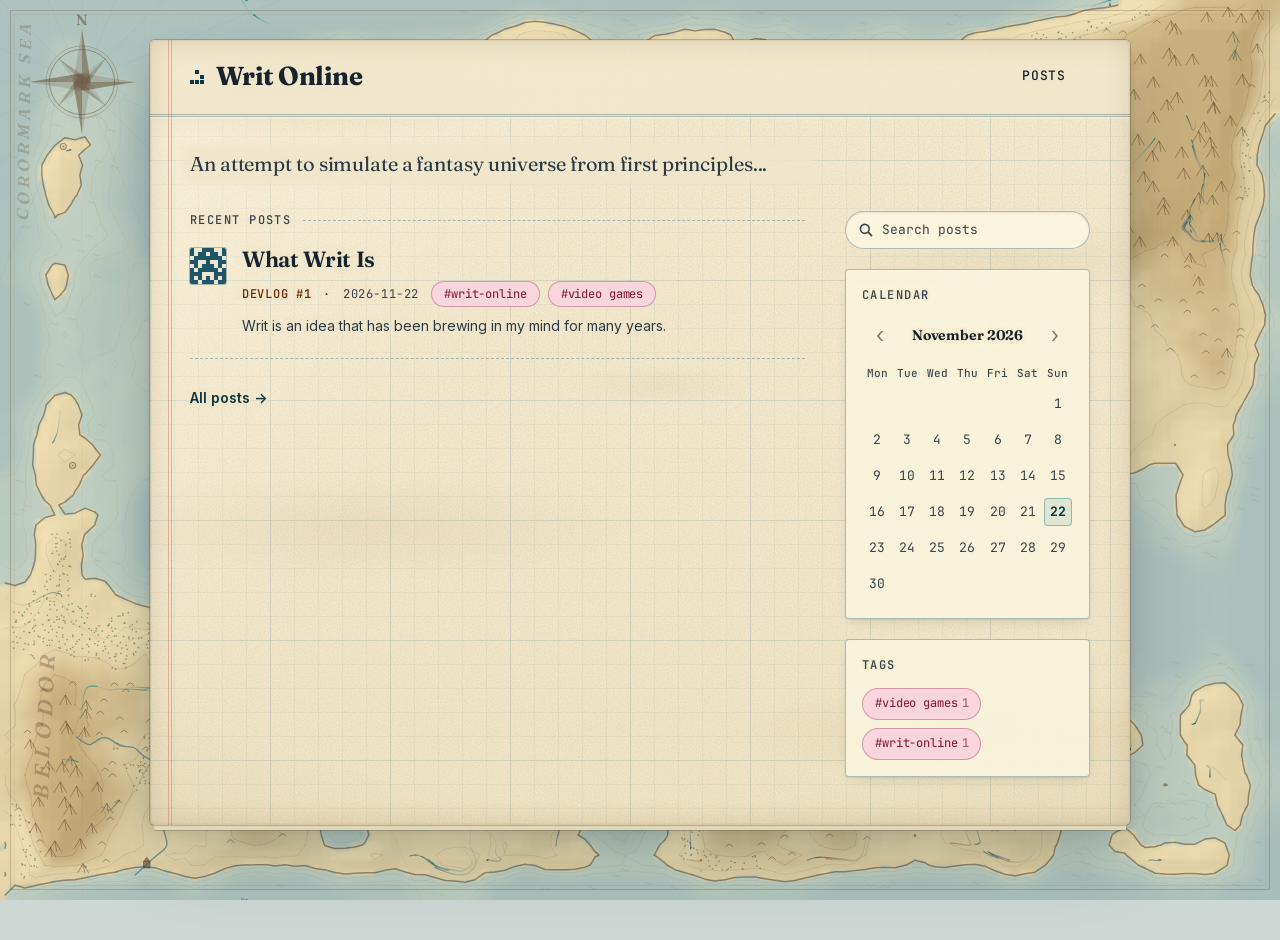
==== commit c5035f2e: "Publish 1 note from Folio" ====
--- a/index.html
+++ b/index.html
@@ -24,7 +24,7 @@
 <section class="index-posts" aria-labelledby="recent-title">
 <h2 id="recent-title" class="section-title">Recent posts</h2>
 <ul id="post-list" class="post-list">
-
+<li class="post-item" data-path="posts/what-writ-is.html"><svg class="sigil" viewBox="0 0 9 9" width="36" height="36" aria-hidden="true" focusable="false"><path d="M0 0h1v1h-1zM3 0h3v1h-3zM8 0h1v1h-1zM0 1h1v1h-1zM2 1h2v1h-2zM5 1h2v1h-2zM8 1h1v1h-1zM1 2h7v1h-7zM0 3h2v1h-2zM4 3h1v1h-1zM7 3h2v1h-2zM1 4h1v1h-1zM3 4h3v1h-3zM7 4h1v1h-1zM0 5h1v1h-1zM2 5h5v1h-5zM8 5h1v1h-1zM0 6h3v1h-3zM6 6h3v1h-3zM0 7h1v1h-1zM2 7h1v1h-1zM4 7h1v1h-1zM6 7h1v1h-1zM8 7h1v1h-1zM0 8h2v1h-2zM3 8h3v1h-3zM7 8h2v1h-2z"/></svg><a class="post-link" href="./posts/what-writ-is.html">What Writ Is</a><div class="post-meta"><span class="entry-no">Devlog #1</span> · <time datetime="2026-11-22">2026-11-22</time> <span class="post-tags"><a class="tag-chip" data-hue="11" href="./posts.html#tag=writ-online">#writ-online</a> <a class="tag-chip" data-hue="11" href="./posts.html#tag=video%20games">#video games</a></span></div><p class="post-summary">Writ is an idea that has been brewing in my mind for many years.</p></li>
 </ul>
 <p class="all-posts"><a href="./posts.html">All posts &rarr;</a></p>
 </section>
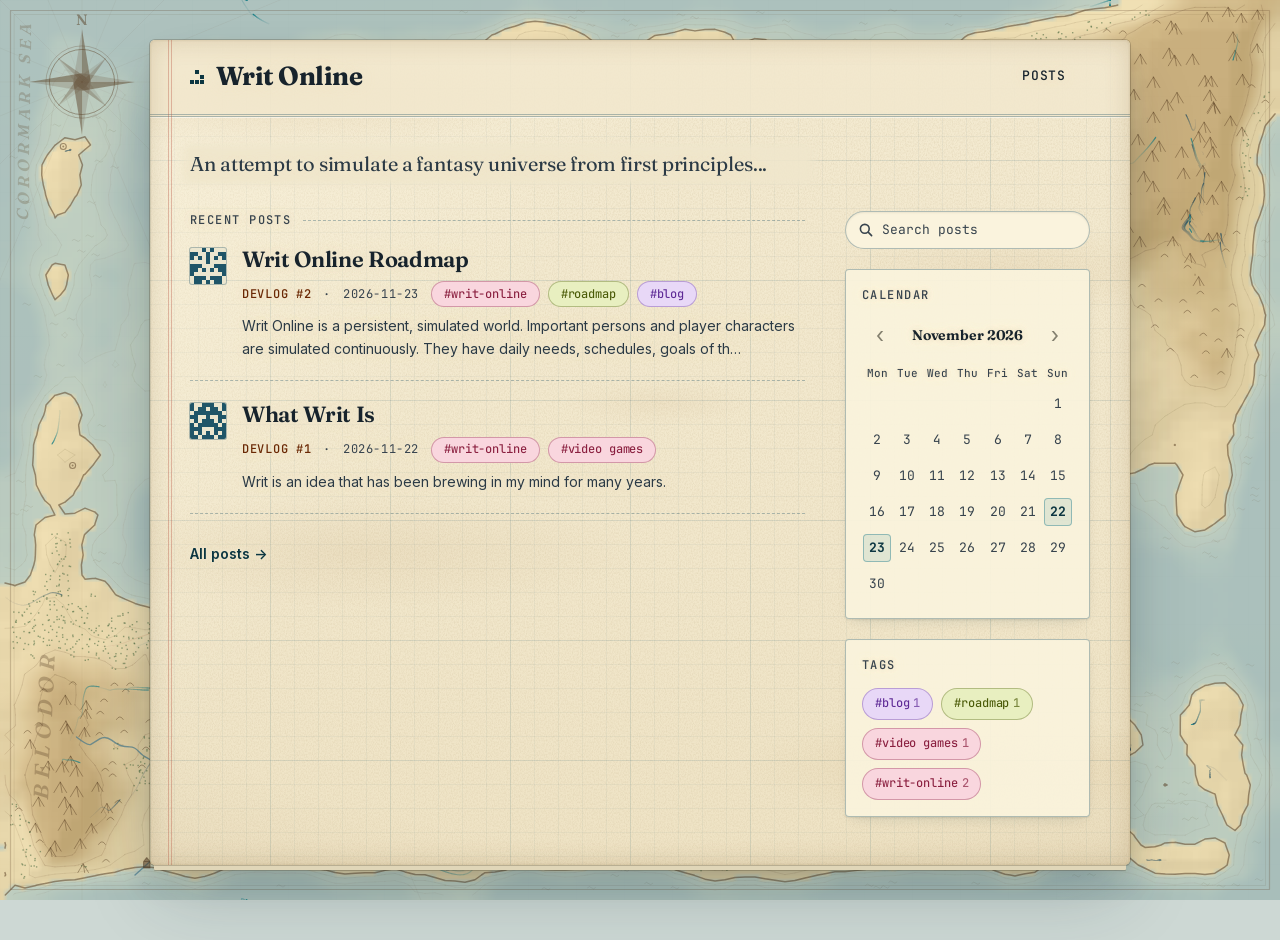
==== commit db92857d: "Publish 1 note from Folio" ====
--- a/index.html
+++ b/index.html
@@ -24,6 +24,7 @@
 <section class="index-posts" aria-labelledby="recent-title">
 <h2 id="recent-title" class="section-title">Recent posts</h2>
 <ul id="post-list" class="post-list">
+<li class="post-item" data-path="posts/writ-online-roadmap.html"><svg class="sigil" viewBox="0 0 9 9" width="36" height="36" aria-hidden="true" focusable="false"><path d="M3 0h1v1h-1zM5 0h1v1h-1zM0 1h2v1h-2zM4 1h1v1h-1zM7 1h2v1h-2zM0 2h1v1h-1zM2 2h1v1h-1zM4 2h1v1h-1zM6 2h1v1h-1zM8 2h1v1h-1zM4 3h1v1h-1zM0 4h3v1h-3zM6 4h3v1h-3zM0 5h2v1h-2zM3 5h1v1h-1zM5 5h1v1h-1zM7 5h2v1h-2zM0 6h1v1h-1zM8 6h1v1h-1zM1 7h3v1h-3zM5 7h3v1h-3zM1 8h2v1h-2zM4 8h1v1h-1zM6 8h2v1h-2z"/></svg><a class="post-link" href="./posts/writ-online-roadmap.html">Writ Online Roadmap</a><div class="post-meta"><span class="entry-no">Devlog #2</span> · <time datetime="2026-11-23">2026-11-23</time> <span class="post-tags"><a class="tag-chip" data-hue="11" href="./posts.html#tag=writ-online">#writ-online</a> <a class="tag-chip" data-hue="3" href="./posts.html#tag=roadmap">#roadmap</a> <a class="tag-chip" data-hue="9" href="./posts.html#tag=blog">#blog</a></span></div><p class="post-summary">Writ Online is a persistent, simulated world. Important persons and player characters are simulated continuously. They have daily needs, schedules, goals of th…</p></li>
 <li class="post-item" data-path="posts/what-writ-is.html"><svg class="sigil" viewBox="0 0 9 9" width="36" height="36" aria-hidden="true" focusable="false"><path d="M0 0h1v1h-1zM3 0h3v1h-3zM8 0h1v1h-1zM0 1h1v1h-1zM2 1h2v1h-2zM5 1h2v1h-2zM8 1h1v1h-1zM1 2h7v1h-7zM0 3h2v1h-2zM4 3h1v1h-1zM7 3h2v1h-2zM1 4h1v1h-1zM3 4h3v1h-3zM7 4h1v1h-1zM0 5h1v1h-1zM2 5h5v1h-5zM8 5h1v1h-1zM0 6h3v1h-3zM6 6h3v1h-3zM0 7h1v1h-1zM2 7h1v1h-1zM4 7h1v1h-1zM6 7h1v1h-1zM8 7h1v1h-1zM0 8h2v1h-2zM3 8h3v1h-3zM7 8h2v1h-2z"/></svg><a class="post-link" href="./posts/what-writ-is.html">What Writ Is</a><div class="post-meta"><span class="entry-no">Devlog #1</span> · <time datetime="2026-11-22">2026-11-22</time> <span class="post-tags"><a class="tag-chip" data-hue="11" href="./posts.html#tag=writ-online">#writ-online</a> <a class="tag-chip" data-hue="11" href="./posts.html#tag=video%20games">#video games</a></span></div><p class="post-summary">Writ is an idea that has been brewing in my mind for many years.</p></li>
 </ul>
 <p class="all-posts"><a href="./posts.html">All posts &rarr;</a></p>
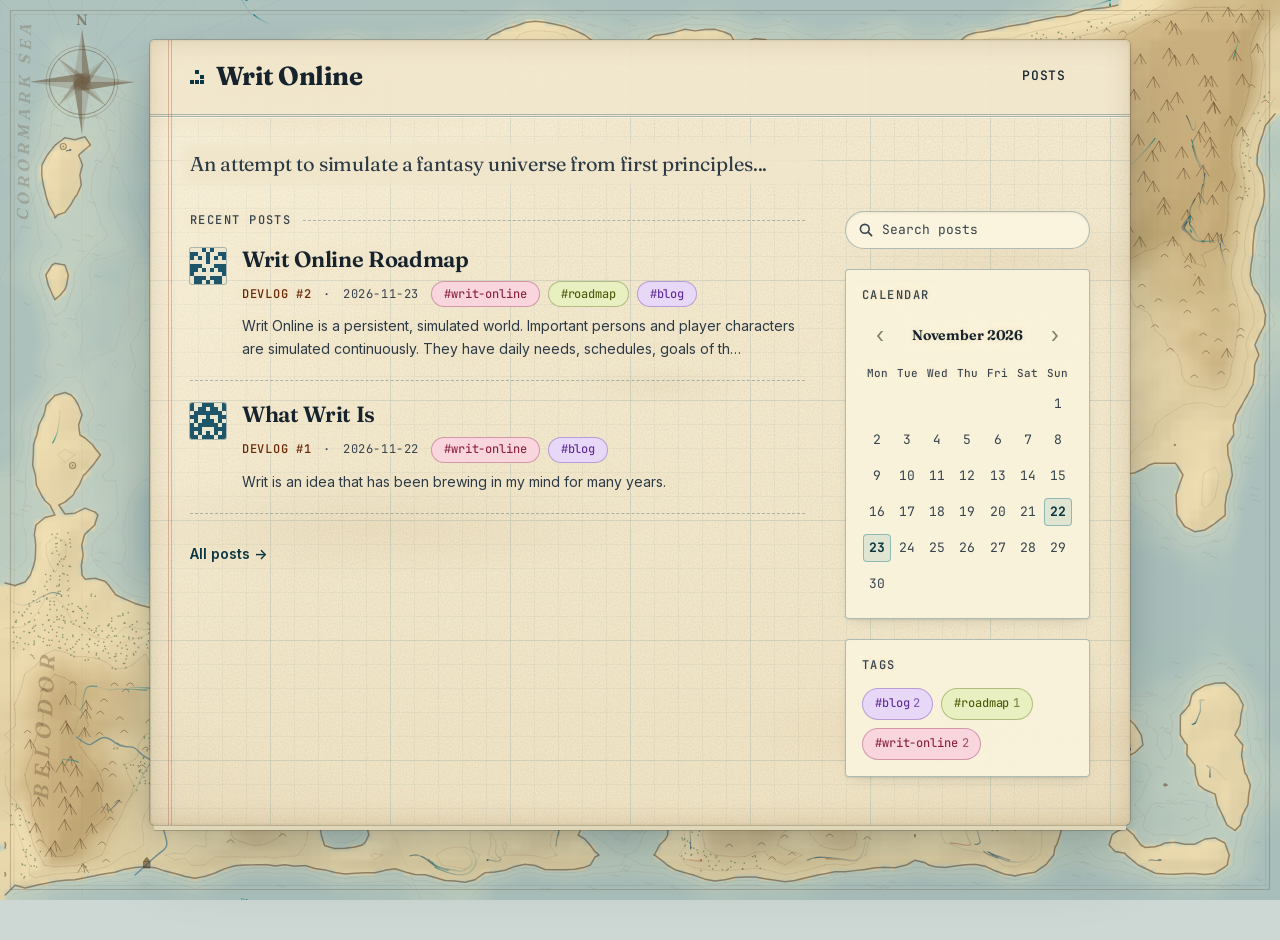
==== commit a7526504: "Publish 1 note from Folio" ====
--- a/index.html
+++ b/index.html
@@ -25,7 +25,7 @@
 <h2 id="recent-title" class="section-title">Recent posts</h2>
 <ul id="post-list" class="post-list">
 <li class="post-item" data-path="posts/writ-online-roadmap.html"><svg class="sigil" viewBox="0 0 9 9" width="36" height="36" aria-hidden="true" focusable="false"><path d="M3 0h1v1h-1zM5 0h1v1h-1zM0 1h2v1h-2zM4 1h1v1h-1zM7 1h2v1h-2zM0 2h1v1h-1zM2 2h1v1h-1zM4 2h1v1h-1zM6 2h1v1h-1zM8 2h1v1h-1zM4 3h1v1h-1zM0 4h3v1h-3zM6 4h3v1h-3zM0 5h2v1h-2zM3 5h1v1h-1zM5 5h1v1h-1zM7 5h2v1h-2zM0 6h1v1h-1zM8 6h1v1h-1zM1 7h3v1h-3zM5 7h3v1h-3zM1 8h2v1h-2zM4 8h1v1h-1zM6 8h2v1h-2z"/></svg><a class="post-link" href="./posts/writ-online-roadmap.html">Writ Online Roadmap</a><div class="post-meta"><span class="entry-no">Devlog #2</span> · <time datetime="2026-11-23">2026-11-23</time> <span class="post-tags"><a class="tag-chip" data-hue="11" href="./posts.html#tag=writ-online">#writ-online</a> <a class="tag-chip" data-hue="3" href="./posts.html#tag=roadmap">#roadmap</a> <a class="tag-chip" data-hue="9" href="./posts.html#tag=blog">#blog</a></span></div><p class="post-summary">Writ Online is a persistent, simulated world. Important persons and player characters are simulated continuously. They have daily needs, schedules, goals of th…</p></li>
-<li class="post-item" data-path="posts/what-writ-is.html"><svg class="sigil" viewBox="0 0 9 9" width="36" height="36" aria-hidden="true" focusable="false"><path d="M0 0h1v1h-1zM3 0h3v1h-3zM8 0h1v1h-1zM0 1h1v1h-1zM2 1h2v1h-2zM5 1h2v1h-2zM8 1h1v1h-1zM1 2h7v1h-7zM0 3h2v1h-2zM4 3h1v1h-1zM7 3h2v1h-2zM1 4h1v1h-1zM3 4h3v1h-3zM7 4h1v1h-1zM0 5h1v1h-1zM2 5h5v1h-5zM8 5h1v1h-1zM0 6h3v1h-3zM6 6h3v1h-3zM0 7h1v1h-1zM2 7h1v1h-1zM4 7h1v1h-1zM6 7h1v1h-1zM8 7h1v1h-1zM0 8h2v1h-2zM3 8h3v1h-3zM7 8h2v1h-2z"/></svg><a class="post-link" href="./posts/what-writ-is.html">What Writ Is</a><div class="post-meta"><span class="entry-no">Devlog #1</span> · <time datetime="2026-11-22">2026-11-22</time> <span class="post-tags"><a class="tag-chip" data-hue="11" href="./posts.html#tag=writ-online">#writ-online</a> <a class="tag-chip" data-hue="11" href="./posts.html#tag=video%20games">#video games</a></span></div><p class="post-summary">Writ is an idea that has been brewing in my mind for many years.</p></li>
+<li class="post-item" data-path="posts/what-writ-is.html"><svg class="sigil" viewBox="0 0 9 9" width="36" height="36" aria-hidden="true" focusable="false"><path d="M0 0h1v1h-1zM3 0h3v1h-3zM8 0h1v1h-1zM0 1h1v1h-1zM2 1h2v1h-2zM5 1h2v1h-2zM8 1h1v1h-1zM1 2h7v1h-7zM0 3h2v1h-2zM4 3h1v1h-1zM7 3h2v1h-2zM1 4h1v1h-1zM3 4h3v1h-3zM7 4h1v1h-1zM0 5h1v1h-1zM2 5h5v1h-5zM8 5h1v1h-1zM0 6h3v1h-3zM6 6h3v1h-3zM0 7h1v1h-1zM2 7h1v1h-1zM4 7h1v1h-1zM6 7h1v1h-1zM8 7h1v1h-1zM0 8h2v1h-2zM3 8h3v1h-3zM7 8h2v1h-2z"/></svg><a class="post-link" href="./posts/what-writ-is.html">What Writ Is</a><div class="post-meta"><span class="entry-no">Devlog #1</span> · <time datetime="2026-11-22">2026-11-22</time> <span class="post-tags"><a class="tag-chip" data-hue="11" href="./posts.html#tag=writ-online">#writ-online</a> <a class="tag-chip" data-hue="9" href="./posts.html#tag=blog">#blog</a></span></div><p class="post-summary">Writ is an idea that has been brewing in my mind for many years.</p></li>
 </ul>
 <p class="all-posts"><a href="./posts.html">All posts &rarr;</a></p>
 </section>
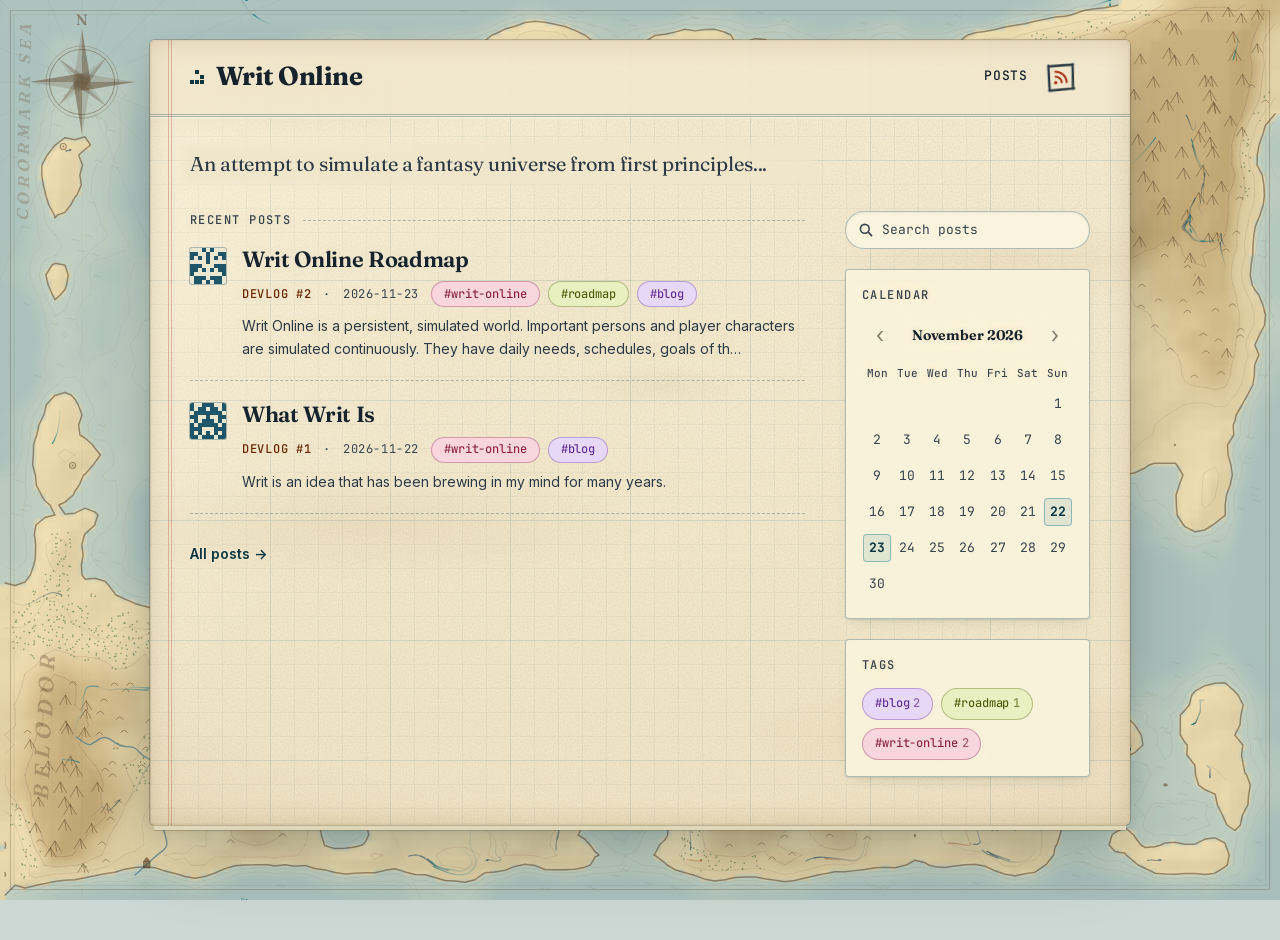
==== commit 36fbe701: "Sync blog site from Folio" ====
--- a/index.html
+++ b/index.html
@@ -7,15 +7,16 @@
 <meta name="color-scheme" content="light dark">
 <title>Writ Online</title>
 <link rel="icon" type="image/svg+xml" href="./favicon.svg?v=8591798611">
-<link rel="stylesheet" href="./assets/blog.css?v=64b67fae93">
-<script src="./assets/blog.js?v=6b99bad966" defer></script>
+<link rel="alternate" type="application/rss+xml" title="Writ Online" href="./feed.xml">
+<link rel="stylesheet" href="./assets/blog.css?v=f5232edc24">
+<script src="./assets/blog.js?v=7e8bf0ae59" defer></script>
 </head>
 <body data-page="index" data-root="./">
 <div class="sheet">
 <header class="site-header">
 <div class="site-header-inner">
 <a class="site-title" href="./">Writ Online</a>
-<nav class="site-nav" aria-label="Site"><a class="tab" href="./posts.html">Posts</a></nav>
+<nav class="site-nav" aria-label="Site"><a class="tab" href="./posts.html">Posts</a><a class="feed-link" href="./feed.xml" type="application/rss+xml" aria-label="RSS feed" title="RSS feed"><svg class="feed-icon" viewBox="0 0 16 16" width="16" height="16" fill="currentColor" aria-hidden="true" focusable="false"><circle cx="2.5" cy="13.5" r="1.7"/><path d="M2.5 7.5a6 6 0 0 1 6 6M2.5 2.5a11 11 0 0 1 11 11" fill="none" stroke="currentColor" stroke-width="2" stroke-linecap="round"/></svg></a></nav>
 </div>
 </header>
 <main class="page index-page">
--- a/assets/blog.css
+++ b/assets/blog.css
@@ -1 +1 @@
-:root{color-scheme:light;--surface-app: #f7f7f8;--surface: #ffffff;--surface-raised: #ffffff;--surface-sunken: #fafafb;--surface-nav: #f3f3f5;--surface-hover: #e9eaee;--surface-hover-paper: #f3f4f6;--surface-selected: #e9effe;--border: #e5e6ea;--border-strong: #d1d3da;--border-focus: #2f5bea;--text: #16181d;--text-2: #3b3f48;--text-3: #5d6270;--text-faint: #8b909c;--accent: #2f5bea;--accent-hover: #2349c8;--accent-text: #2a52d6;--accent-soft: #eaf0fe;--accent-soft-hover: #dbe5fd;--accent-line: #b9cbfa;--on-accent: #ffffff;--success: #1f7a4a;--success-soft: #e7f5ec;--warning: #8f5d00;--warning-soft: #fdf5e3;--warning-line: #f0dcae;--danger: #c2372b;--danger-soft: #fdecea;--danger-line: #f6cbc6;--label-sage: #3f9a62;--label-blue: #3a7bd5;--label-amber: #c4880f;--label-rose: #d0577a;--label-lavender: #7a62d8;--scrim: rgb(14 15 17 / .4);--toast-bg: #16181d;--toast-text: #f4f5f7;--toast-danger-bg: #b3342a;--shadow-1: 0 1px 2px rgb(16 18 24 / .05);--shadow-2: 0 4px 14px rgb(16 18 24 / .07);--shadow-3: 0 16px 48px rgb(16 18 24 / .12);--shadow-modal: 0 24px 80px rgb(16 18 24 / .22);--font-sans: Inter, ui-sans-serif, system-ui, -apple-system, BlinkMacSystemFont, "Segoe UI", Roboto, sans-serif;--font-display: var(--font-sans);--font-mono: ui-monospace, SFMono-Regular, "Cascadia Mono", Consolas, "Liberation Mono", monospace;--text-2xs: 11px;--text-xs: 12px;--text-sm: 13px;--text-base: 14px;--text-read: 16px;--text-lg: 18px;--text-xl: 22px;--text-2xl: 28px;--text-3xl: 36px;--text-display: 52px;--leading-tight: 1.25;--leading-snug: 1.45;--leading-body: 1.6;--leading-read: 1.75;--tracking-label: .08em;--space-1: 4px;--space-2: 8px;--space-3: 12px;--space-4: 16px;--space-5: 20px;--space-6: 24px;--space-8: 32px;--space-10: 40px;--space-12: 48px;--radius-sm: 4px;--radius-md: 6px;--radius-lg: 8px;--radius-xl: 12px;--radius-pill: 999px;--ease: cubic-bezier(.2, .7, .2, 1);--dur-fast: .12s;--dur: .2s;--bg: var(--surface-app);--paper: var(--surface);--sidebar: var(--surface-nav);--ink: var(--text);--muted: var(--text-3);--line: var(--border);--line-dark: var(--border-strong);--green: var(--accent);--green-hover: var(--accent-hover);--green-soft: var(--accent-soft);--sage: var(--label-sage);--red: var(--danger);--red-soft: var(--danger-soft);--shadow: var(--shadow-3);--font: var(--font-sans);font-family:var(--font-sans);font-size:var(--text-base);line-height:var(--leading-body);color:var(--text);background:var(--surface-app)}@media(prefers-color-scheme:dark){:root:not([data-theme=light]){color-scheme:dark;--surface-app: #0e0f11;--surface: #16171a;--surface-raised: #1d1f23;--surface-sunken: #121315;--surface-nav: #121315;--surface-hover: #1f2125;--surface-hover-paper: #1d1f23;--surface-selected: #1b2340;--border: #26282d;--border-strong: #353840;--border-focus: #6b8cff;--text: #ececf0;--text-2: #c4c7cf;--text-3: #9a9fab;--text-faint: #6c717c;--accent: #6b8cff;--accent-hover: #85a0ff;--accent-text: #8ea8ff;--accent-soft: #1a2242;--accent-soft-hover: #222c55;--accent-line: #34427a;--on-accent: #0b1020;--success: #5fcf8e;--success-soft: #13261b;--warning: #f0b84a;--warning-soft: #2a2312;--warning-line: #4a3b17;--danger: #ff7b6e;--danger-soft: #331a18;--danger-line: #5a2b26;--label-sage: #6cc28c;--label-blue: #6fa6ef;--label-amber: #e3ad48;--label-rose: #ee8aa6;--label-lavender: #a596f2;--scrim: rgb(0 0 0 / .6);--toast-bg: #ececf0;--toast-text: #16181d;--toast-danger-bg: #f6c4bd;--shadow-1: 0 1px 2px rgb(0 0 0 / .4);--shadow-2: 0 4px 16px rgb(0 0 0 / .4);--shadow-3: 0 18px 60px rgb(0 0 0 / .5);--shadow-modal: 0 28px 100px rgb(0 0 0 / .6) }}:root[data-theme=dark]{color-scheme:dark;--surface-app: #0e0f11;--surface: #16171a;--surface-raised: #1d1f23;--surface-sunken: #121315;--surface-nav: #121315;--surface-hover: #1f2125;--surface-hover-paper: #1d1f23;--surface-selected: #1b2340;--border: #26282d;--border-strong: #353840;--border-focus: #6b8cff;--text: #ececf0;--text-2: #c4c7cf;--text-3: #9a9fab;--text-faint: #6c717c;--accent: #6b8cff;--accent-hover: #85a0ff;--accent-text: #8ea8ff;--accent-soft: #1a2242;--accent-soft-hover: #222c55;--accent-line: #34427a;--on-accent: #0b1020;--success: #5fcf8e;--success-soft: #13261b;--warning: #f0b84a;--warning-soft: #2a2312;--warning-line: #4a3b17;--danger: #ff7b6e;--danger-soft: #331a18;--danger-line: #5a2b26;--label-sage: #6cc28c;--label-blue: #6fa6ef;--label-amber: #e3ad48;--label-rose: #ee8aa6;--label-lavender: #a596f2;--scrim: rgb(0 0 0 / .6);--toast-bg: #ececf0;--toast-text: #16181d;--toast-danger-bg: #f6c4bd;--shadow-1: 0 1px 2px rgb(0 0 0 / .4);--shadow-2: 0 4px 16px rgb(0 0 0 / .4);--shadow-3: 0 18px 60px rgb(0 0 0 / .5);--shadow-modal: 0 28px 100px rgb(0 0 0 / .6) }.markdown{font-size:var(--text-read);line-height:var(--leading-read);color:var(--text-2);overflow-wrap:anywhere}.markdown>:first-child{margin-top:0}.markdown h1,.markdown h2,.markdown h3,.markdown h4{font-weight:600;color:var(--text);line-height:var(--leading-tight);letter-spacing:-.35px}.markdown h1,.markdown h2,.markdown h3{font-family:var(--font-display);letter-spacing:-.02em;font-weight:650}.markdown h1{font-size:var(--text-2xl);margin:30px 0 15px}.markdown h2{font-size:var(--text-xl);margin:29px 0 12px}.markdown h3{font-size:var(--text-lg);margin:24px 0 9px}.markdown p{margin:0 0 17px}.markdown strong{font-weight:600;color:var(--text)}.markdown a{color:var(--accent-text);text-underline-offset:3px}.markdown a.wiki-link{display:inline;padding:1px 5px;border-radius:var(--radius-sm);background:var(--accent-soft);color:var(--accent-text);text-decoration:none;font-size:.95em;box-decoration-break:clone;-webkit-box-decoration-break:clone}.markdown a.wiki-link:hover{background:var(--accent-soft-hover)}.markdown a.wiki-link:before{content:"\2197";font-size:.85em;margin-right:4px;opacity:.7}.markdown a[data-wiki-target]{border-bottom:1px dashed var(--warning-line);background:var(--warning-soft);color:var(--warning)}.markdown ul,.markdown ol{padding-left:23px;margin:12px 0 20px}.markdown li{padding-left:3px;margin:4px 0}.markdown li::marker{color:var(--text-3)}.markdown [id]{scroll-margin-top:16px}.markdown [id]:focus{outline:none}.markdown .toc{margin:0 0 26px;font-size:var(--text-base);line-height:1.4}.markdown .toc .toc-box{margin:0;min-width:0;padding:6px 16px 10px;border:1px solid var(--border-strong);border-radius:var(--radius-md);background:var(--surface-sunken)}.markdown .toc .toc-title{padding:0 6px;margin-left:-2px;font-family:var(--font-sans);font-size:var(--text-xs);font-weight:600;letter-spacing:.08em;text-transform:uppercase;color:var(--text-3)}.markdown .toc ul{margin:0;padding:0;list-style:none}.markdown .toc ul ul{margin-left:6px;padding-left:14px;border-left:1px solid var(--border)}.markdown .toc li{margin:0;padding:0}.markdown .toc a{display:inline-block;padding:5px 2px;text-decoration:none}.markdown .toc a:hover{text-decoration:underline}.markdown a.toc-up{display:inline-block;min-width:1.6em;margin-left:.4em;padding:0 .3em;border-radius:var(--radius-sm);color:var(--text-3);font-family:var(--font-sans);font-size:.7em;font-weight:500;letter-spacing:0;text-align:center;text-decoration:none;vertical-align:.15em}.markdown a.toc-up:hover,.markdown a.toc-up:focus-visible{background:var(--accent-soft);color:var(--accent-text)}@media(pointer:coarse){.markdown .toc a{padding:11px 4px}.markdown a.toc-up{min-width:44px;margin:-12px -6px -12px .2em;padding:12px 6px;font-size:.8em}}.markdown blockquote{margin:22px 0;border-left:3px solid var(--accent-line);padding:13px 19px;background:var(--surface-sunken);border-radius:0 var(--radius-md) var(--radius-md) 0;color:var(--text-2);font-size:var(--text-base)}.markdown blockquote p:last-child{margin-bottom:0}.markdown code{font-family:var(--font-mono);font-size:.85em;padding:2px 5px;background:var(--surface-hover-paper);border-radius:var(--radius-sm);color:var(--text-2)}.markdown pre{background:var(--surface-sunken);border:1px solid var(--border);border-radius:var(--radius-md);padding:16px;overflow-x:auto;line-height:1.7;font-family:var(--font-mono);font-size:var(--text-sm);white-space:pre;overflow-wrap:normal}.markdown pre code{padding:0;background:none;font-size:inherit}.markdown hr{border:0;border-top:1px solid var(--border);margin:28px 0}.markdown table{display:block;max-width:100%;overflow:auto;border-collapse:collapse;font-size:var(--text-xs);margin-bottom:20px}.markdown td,.markdown th{text-align:left;border:1px solid var(--border);padding:8px 12px}.markdown th{background:var(--surface-sunken);font-weight:600}.markdown video{display:block;max-width:100%;height:auto;border-radius:var(--radius-md);background:var(--surface-sunken)}.markdown .embed-card{margin:14px 0}.markdown a.embed-card-link{display:flex;flex-direction:column;justify-content:center;gap:2px;min-height:44px;padding:10px 14px;overflow:hidden;background:var(--surface-sunken);border:1px solid var(--border);border-radius:var(--radius-md);color:var(--text);text-decoration:none}.markdown a.embed-card-link:hover,.markdown a.embed-card-link:focus-visible{border-color:var(--accent-line)}.markdown .embed-card-host{font-weight:600;color:var(--accent-text);overflow-wrap:anywhere}.markdown .embed-card-path{min-width:0;overflow:hidden;color:var(--text-3);font-size:var(--text-sm);text-overflow:ellipsis;white-space:nowrap}.markdown a.embed-link{overflow-wrap:anywhere}.markdown .embed-missing{color:var(--text-3);font-style:italic}.markdown input[type=checkbox]{accent-color:var(--accent)}@media(min-width:1440px){.markdown{font-size:var(--text-read);line-height:var(--leading-read)}}@media(max-width:760px){.markdown{font-size:var(--text-read);line-height:var(--leading-read);color:var(--text-2)}.markdown h2{font-size:var(--text-xl);margin-top:26px}.markdown h3{font-size:var(--text-lg)}.markdown blockquote{font-size:var(--text-base);margin:22px 0;padding:13px 16px}.markdown a.wiki-link{font-size:.95em;white-space:normal}}.markdown{font-size:var(--text-read);color:var(--text-2);line-height:var(--leading-read)}.markdown h1,.markdown h2,.markdown h3,.markdown h4,.markdown strong{color:var(--text)}.markdown h2{font-size:var(--text-xl)}.markdown h3{font-size:var(--text-lg)}.markdown blockquote{font-size:var(--text-base);color:var(--text-2)}.markdown a,.markdown a.wiki-link{color:var(--accent-text)}.markdown a[data-wiki-target]{color:var(--warning)}.markdown code{color:var(--text-2)}.markdown table{font-size:var(--text-sm)}.markdown img{display:block;max-width:100%;height:auto;border-radius:var(--radius-md)}@media(min-width:1440px){.markdown{font-size:var(--text-read)}}@media(max-width:760px){.markdown{font-size:var(--text-read);line-height:var(--leading-read)}.markdown h2{font-size:var(--text-xl)}.markdown h3{font-size:var(--text-lg)}.markdown blockquote{font-size:var(--text-base)}}.nb-bar{display:flex;align-items:center;gap:12px;margin:0 0 16px}.nb-run svg{width:14px;height:14px}.nb-job{font-size:var(--text-xs);color:var(--text-3)}.nb-job-failed{color:var(--danger)}.nb-cell{margin:20px 0 0}.markdown .nb-cell pre{margin:0}.nb-code .hl-comment{color:var(--text-3);font-style:italic}.nb-code .hl-string{color:var(--success)}.nb-code .hl-constant{color:var(--warning)}.nb-code .hl-keyword,.nb-code .hl-storage.hl-modifier{color:var(--accent-text)}.nb-code .hl-storage.hl-type,.nb-code .hl-entity.hl-name.hl-type,.nb-code .hl-support.hl-type{color:var(--label-lavender)}.nb-code .hl-entity.hl-name.hl-function,.nb-code .hl-support.hl-function{color:var(--label-blue)}.nb-code .hl-keyword.hl-operator,.nb-code .hl-punctuation{color:var(--text-2)}.nb-code .hl-invalid{color:var(--danger)}.nb-output{margin:0 0 20px;border:1px solid var(--border);border-top:0;border-radius:0 0 var(--radius-md) var(--radius-md);background:var(--surface);overflow:hidden}.nb-cell+.nb-output{margin-top:-1px}.nb-output-head{display:flex;align-items:center;gap:10px;padding:6px 12px;background:var(--surface-sunken);border-bottom:1px solid var(--border);font-size:var(--text-2xs);color:var(--text-3)}.nb-status{font-weight:550;letter-spacing:var(--tracking-label);text-transform:uppercase;color:var(--success)}.nb-output-error .nb-status,.nb-output-timeout .nb-status{color:var(--danger)}.nb-output-truncated .nb-status,.nb-output-skipped .nb-status{color:var(--warning)}.nb-stale-flag{padding:1px 7px;border:1px solid var(--warning-line);border-radius:var(--radius-pill);background:var(--warning-soft);color:var(--warning)}.nb-time{margin-left:auto}.nb-output-body{padding:10px 12px}.nb-output-body:empty{display:none}.nb-stale .nb-output-body{opacity:.5}.nb-text{margin:0;font-family:var(--font-mono);font-size:var(--text-sm);line-height:1.6;color:var(--text-2);white-space:pre-wrap;overflow-wrap:anywhere}.nb-text+.nb-text,.nb-text+.nb-rich,.nb-rich+.nb-text{margin-top:8px}.markdown .nb-output .nb-text{padding:0;border:0;background:none}.nb-stderr{color:var(--danger)}.nb-unknown{margin:0;font-size:var(--text-xs);color:var(--text-3)}.nb-frame{display:block;width:100%;height:120px;border:0;background:transparent}.nb-bar[hidden]{display:none}@font-face{font-family:Fraunces;font-style:normal;font-weight:300 800;font-display:swap;src:url(fonts/Fraunces-latin.woff2?v=4b4c27f81b) format("woff2")}@font-face{font-family:Inter;font-style:normal;font-weight:100 900;font-display:swap;src:url(fonts/InterVariable-latin.woff2?v=d0c4a8f48d) format("woff2")}@font-face{font-family:JetBrains Mono;font-style:normal;font-weight:100 800;font-display:swap;src:url(fonts/JetBrainsMono-latin.woff2?v=8c6af9fe3e) format("woff2")}:root{background:var(--backdrop-base);--font-sans: "Inter", ui-sans-serif, system-ui, -apple-system, BlinkMacSystemFont, "Segoe UI", Roboto, sans-serif;--text-read: 17px;--backdrop-base: #e6e9f2;--backdrop: radial-gradient(ellipse 80% 78% at 8% -8%, #d6e0ff 0%, transparent 62%), radial-gradient(ellipse 66% 71% at 104% 6%, #ffdce8 0%, transparent 58%), radial-gradient(ellipse 73% 84% at 86% 112%, #d6f0e3 0%, transparent 62%), radial-gradient(ellipse 58% 67% at -6% 96%, #fdeccb 0%, transparent 60%);--sheet-base: linear-gradient(172deg, #fffefb 0%, #fcfaf4 42%, #f7f3e8 100%);--sheet-sheen: linear-gradient(128deg, rgb(255 255 255 / .7) 0%, rgb(255 255 255 / 0) 38%);--sheet-grain: repeating-linear-gradient(0deg, rgb(110 90 40 / .02) 0 1px, transparent 1px 4px), repeating-linear-gradient(90deg, rgb(110 90 40 / .012) 0 1px, transparent 1px 5px);--sheet-vignette: radial-gradient(ellipse 130% 100% at 50% 35%, transparent 58%, rgb(120 96 40 / .1) 100%);--sheet-hi: rgb(255 255 255 / .55);--sheet-under: #f1ede1;--sheet-edge: rgb(80 64 30 / .14);--sheet-shadow: 0 1px 1px rgb(40 30 10 / .06), 0 3px 6px rgb(40 30 10 / .05), 0 12px 24px rgb(35 35 70 / .08), 0 32px 64px -8px rgb(35 35 70 / .16);--bar-sheen: rgb(255 255 255 / .35);--bar-edge: rgb(255 255 255 / .5);--card-bg: rgb(255 255 255 / .6);--card-shadow: 0 1px 2px rgb(60 48 20 / .07), 0 6px 16px -8px rgb(60 48 20 / .16);--card-shadow-hover: 0 2px 4px rgb(60 48 20 / .08), 0 14px 28px -10px rgb(47 91 234 / .28);--media-shadow: 0 1px 2px rgb(40 30 10 / .1), 0 10px 28px -10px rgb(40 30 10 / .32);--icon-search: url("data:image/svg+xml,%3Csvg xmlns='http://www.w3.org/2000/svg' viewBox='0 0 20 20' fill='none' stroke='%238b909c' stroke-width='2' stroke-linecap='round'%3E%3Ccircle cx='8.5' cy='8.5' r='5.5'/%3E%3Cpath d='M13 13l4 4'/%3E%3C/svg%3E");--surface: #fffefc;--surface-sunken: rgb(90 72 30 / .045);--surface-hover-paper: rgb(90 72 30 / .07);--border: rgb(70 56 24 / .14);--border-strong: rgb(70 56 24 / .26)}@media(prefers-color-scheme:dark){:root:not([data-theme=light]){--backdrop-base: #0b0c10;--backdrop: radial-gradient(ellipse 73% 76% at 8% -8%, #25335f 0%, transparent 62%), radial-gradient(ellipse 63% 69% at 104% 8%, #3a2342 0%, transparent 58%), radial-gradient(ellipse 73% 84% at 86% 112%, #123a33 0%, transparent 62%), radial-gradient(ellipse 58% 67% at -6% 96%, #3a2d14 0%, transparent 60%);--sheet-base: linear-gradient(172deg, #232429 0%, #1c1d21 45%, #17181c 100%);--sheet-sheen: linear-gradient(128deg, rgb(255 255 255 / .06) 0%, rgb(255 255 255 / 0) 38%);--sheet-grain: repeating-linear-gradient(0deg, rgb(255 255 255 / .014) 0 1px, transparent 1px 4px), repeating-linear-gradient(90deg, rgb(255 255 255 / .01) 0 1px, transparent 1px 5px);--sheet-vignette: radial-gradient(ellipse 130% 100% at 50% 35%, transparent 55%, rgb(0 0 0 / .32) 100%);--sheet-hi: rgb(255 255 255 / .04);--sheet-under: #141519;--sheet-edge: rgb(255 255 255 / .09);--sheet-shadow: 0 1px 1px rgb(0 0 0 / .4), 0 4px 8px rgb(0 0 0 / .3), 0 16px 32px rgb(0 0 0 / .35), 0 40px 80px -8px rgb(0 0 0 / .55);--bar-sheen: rgb(255 255 255 / .035);--bar-edge: rgb(255 255 255 / .04);--card-bg: rgb(255 255 255 / .035);--card-shadow: 0 1px 2px rgb(0 0 0 / .4), 0 8px 18px -10px rgb(0 0 0 / .6);--card-shadow-hover: 0 2px 4px rgb(0 0 0 / .4), 0 16px 32px -12px rgb(107 140 255 / .35);--media-shadow: 0 1px 2px rgb(0 0 0 / .5), 0 12px 30px -10px rgb(0 0 0 / .7);--icon-search: url("data:image/svg+xml,%3Csvg xmlns='http://www.w3.org/2000/svg' viewBox='0 0 20 20' fill='none' stroke='%236c717c' stroke-width='2' stroke-linecap='round'%3E%3Ccircle cx='8.5' cy='8.5' r='5.5'/%3E%3Cpath d='M13 13l4 4'/%3E%3C/svg%3E");--surface: #212227;--surface-sunken: rgb(0 0 0 / .22);--surface-hover-paper: rgb(255 255 255 / .06);--border: rgb(255 255 255 / .09);--border-strong: rgb(255 255 255 / .18)}}*,*:before,*:after{box-sizing:border-box}html{-webkit-text-size-adjust:100%}[hidden]{display:none!important}body:before{content:"";position:fixed;inset:0;z-index:-1;pointer-events:none;background:var(--backdrop)}body{margin:0;min-height:100vh;background:none;color:var(--text-2);font-family:var(--font-sans);font-size:var(--text-base);line-height:var(--leading-body);font-optical-sizing:auto;text-rendering:optimizeLegibility;-webkit-font-smoothing:antialiased}a{color:var(--accent-text);text-underline-offset:3px}:focus-visible{outline:2px solid var(--border-focus);outline-offset:2px}button{font:inherit;color:inherit}.sheet{max-width:70rem;margin:var(--space-10) auto var(--space-12);border-radius:3px;background:var(--sheet-vignette),var(--sheet-sheen),var(--sheet-grain),var(--sheet-base);box-shadow:0 0 0 1px var(--sheet-edge),inset 0 1px 0 var(--sheet-hi),0 9px 0 -4px var(--sheet-under),0 10px 0 -4px var(--sheet-edge),var(--sheet-shadow)}body[data-page=post] .sheet{max-width:56rem}.site-header{border-bottom:1px solid var(--border);box-shadow:0 1px 0 var(--bar-edge);border-radius:3px 3px 0 0;background:linear-gradient(180deg,var(--bar-sheen),rgb(255 255 255 / 0))}.site-header-inner{display:flex;flex-wrap:wrap;align-items:center;gap:var(--space-2) var(--space-6);padding:var(--space-4) var(--space-10)}:root[data-world-epoch] .site-header-inner{position:relative;padding-bottom:calc(var(--space-4) + 1.5em)}.world-clock{position:absolute;left:var(--space-10);right:var(--space-10);bottom:var(--space-3);margin:0;overflow:hidden;font-size:var(--text-xs);line-height:1.5;color:var(--text-3);text-overflow:ellipsis;white-space:nowrap}.site-title{display:inline-flex;align-items:center;gap:var(--space-3);font-family:var(--font-display);font-size:var(--text-xl);font-weight:700;letter-spacing:-.025em;color:var(--text);text-decoration:none}.site-title:before{content:"";flex:none;width:14px;height:14px;border-radius:4px;background:linear-gradient(135deg,var(--accent) 0%,var(--label-lavender) 55%,var(--label-rose) 100%);transform:rotate(45deg);box-shadow:0 2px 6px -1px #2f5bea73}.site-nav{display:flex;flex-wrap:wrap;align-items:center;gap:var(--space-1);margin-left:auto}.site-nav a{position:relative;display:inline-flex;align-items:center;min-height:40px;padding:0 var(--space-3);border-radius:var(--radius-md);color:var(--text-3);font-size:var(--text-sm);text-decoration:none;transition:color var(--dur-fast) var(--ease),background var(--dur-fast) var(--ease)}.site-nav a:hover{background:var(--surface-hover-paper);color:var(--text)}.site-nav a.tab{margin-right:var(--space-3);border-radius:0;color:var(--text);font-size:var(--text-base);font-weight:600;background:none}.site-nav a.tab:after{content:"";position:absolute;left:var(--space-3);right:var(--space-3);bottom:4px;height:2px;border-radius:2px;background:var(--accent);transform:scaleX(0);transition:transform var(--dur) var(--ease)}.site-nav a.tab:hover:after,.site-nav a.tab[aria-current]:after{transform:scaleX(1)}.site-nav a.tab+a:before{content:"";position:absolute;left:calc(var(--space-3) * -1 - 1px);top:11px;bottom:11px;width:1px;background:var(--border-strong)}.page{padding:var(--space-8) var(--space-10) var(--space-12)}.blurb{max-width:44rem;margin:0 0 var(--space-8);font-size:var(--text-lg);line-height:var(--leading-snug);letter-spacing:-.005em;color:var(--text-2)}.blurb:empty{display:none}.blurb p{margin:0 0 var(--space-3)}.page-title{margin:0 0 var(--space-6);font-family:var(--font-display);font-size:var(--text-3xl);font-weight:700;letter-spacing:-.03em;line-height:var(--leading-tight);color:var(--text)}.section-title{display:flex;align-items:center;gap:var(--space-3);margin:0 0 var(--space-4);font-size:var(--text-2xs);font-weight:600;letter-spacing:var(--tracking-label);text-transform:uppercase;color:var(--text-3)}.section-title:after{content:"";flex:1;height:1px;background:var(--border)}.index-grid{display:grid;grid-template-columns:minmax(0,1fr) 17.5rem;gap:var(--space-10);align-items:start}.index-grid:has(>.index-side[hidden]){grid-template-columns:minmax(0,1fr)}.post-link,.post-summary,.tag-chip,.blurb,.page-title,.post-title{overflow-wrap:anywhere}.tag-chip{max-width:100%}.post-list,.post-cards{list-style:none;margin:0;padding:0}.post-item{padding:var(--space-5) 0;border-bottom:1px solid var(--border)}.post-item:first-child{padding-top:0}.post-link{font-family:var(--font-display);font-size:var(--text-xl);font-weight:650;letter-spacing:-.02em;line-height:var(--leading-tight);color:var(--text);text-decoration:none;transition:color var(--dur-fast) var(--ease)}.post-link:hover{color:var(--accent-text)}.post-meta{display:flex;flex-wrap:wrap;align-items:center;gap:var(--space-2) var(--space-3);margin:var(--space-2) 0 0;font-size:var(--text-sm);color:var(--text-3);font-variant-numeric:tabular-nums}.entry-no{font-weight:600;letter-spacing:.02em;white-space:nowrap}.post-tags{display:inline-flex;flex-wrap:wrap;gap:var(--space-2)}.post-summary{margin:var(--space-2) 0 0;color:var(--text-2)}.all-posts{margin:var(--space-5) 0 0;font-weight:600}.all-posts a{display:inline-flex;align-items:center;min-height:40px;text-decoration:none}.all-posts a:hover{text-decoration:underline}.tag-chip{display:inline-flex;align-items:center;gap:var(--space-1);min-height:26px;padding:1px var(--space-3);border:1px solid var(--accent-line);border-radius:var(--radius-pill);background:var(--accent-soft);color:var(--accent-text);font-size:var(--text-xs);font-weight:500;text-decoration:none;transition:background var(--dur-fast) var(--ease)}.tag-chip:hover{background:var(--accent-soft-hover)}.tag-chip[aria-pressed=true]{border-color:var(--accent);background:var(--accent);color:var(--on-accent)}.tag-count{opacity:.7;font-variant-numeric:tabular-nums}.search-row{display:flex;flex-wrap:wrap;gap:var(--space-3);align-items:center}.side-search{margin:0}.side-search-input{display:block;width:100%;height:38px;padding:0 var(--space-3) 0 36px;border:1px solid var(--border-strong);border-radius:var(--radius-pill);background:var(--icon-search) no-repeat 12px 50% / 16px 16px,var(--card-bg);box-shadow:inset 0 1px 2px #3c301414;color:var(--text);font:inherit;font-size:var(--text-sm);appearance:none}.side-search-input::placeholder{color:var(--text-3);opacity:1}.side-search-input:focus-visible{border-color:var(--border-focus);outline-offset:1px}.filter-status{min-height:1.6em;margin:0 0 var(--space-4);color:var(--text-3);font-size:var(--text-sm)}.filter-clear{min-height:40px;margin-bottom:var(--space-3);padding:0 var(--space-4);border:1px solid var(--border-strong);border-radius:var(--radius-pill);background:var(--card-bg);font-size:var(--text-sm);cursor:pointer}.filter-clear:hover{background:var(--surface-hover-paper)}.list-empty{color:var(--text-3)}.post-cards{display:grid;grid-template-columns:repeat(auto-fill,minmax(15.5rem,1fr));gap:var(--space-4)}.post-card{position:relative;display:flex;flex-direction:column;padding:var(--space-5) var(--space-5) var(--space-4);border:1px solid var(--border);border-radius:var(--radius-xl);background:var(--card-bg);box-shadow:var(--card-shadow);transition:transform var(--dur) var(--ease),box-shadow var(--dur) var(--ease),border-color var(--dur) var(--ease)}.post-card:before{content:"";position:absolute;top:-1px;left:var(--space-5);width:28px;height:4px;border-radius:0 0 4px 4px;background:linear-gradient(90deg,var(--accent),var(--label-lavender))}.post-card:hover,.post-card:focus-within{transform:translateY(-2px);border-color:var(--accent-line);box-shadow:var(--card-shadow-hover)}.post-card .post-link{font-size:var(--text-lg)}.post-card .post-link:after{content:"";position:absolute;inset:0;border-radius:inherit}.post-card .post-link:focus-visible{outline:none}.post-card:has(.post-link:focus-visible){outline:2px solid var(--border-focus);outline-offset:2px}.post-card .post-meta{margin-top:var(--space-3)}.post-card .tag-chip{position:relative;z-index:1}.post-card .post-summary{display:-webkit-box;-webkit-box-orient:vertical;-webkit-line-clamp:3;overflow:hidden;font-size:var(--text-sm);line-height:var(--leading-snug)}.post-sentinel{height:1px}.index-side{position:sticky;top:var(--space-6);display:flex;flex-direction:column;gap:var(--space-5)}.side-block{padding:var(--space-4);border:1px solid var(--border);border-radius:var(--radius-xl);background:var(--card-bg);box-shadow:var(--card-shadow)}.side-title{margin:0 0 var(--space-3);font-size:var(--text-2xs);font-weight:600;letter-spacing:var(--tracking-label);text-transform:uppercase;color:var(--text-3)}.side-empty{margin:0;color:var(--text-3)}.cal-head{display:flex;align-items:center;justify-content:space-between;margin-bottom:var(--space-2)}.cal-title{font-family:var(--font-display);font-weight:650;letter-spacing:-.01em;color:var(--text)}.cal-nav{width:36px;height:36px;border:0;border-radius:var(--radius-md);background:none;font-size:var(--text-xl);line-height:1;cursor:pointer}.cal-nav:hover:not(:disabled){background:var(--surface-hover-paper)}.cal-nav:disabled{color:var(--text-faint);cursor:default}.cal-grid{width:100%;border-collapse:collapse;table-layout:fixed;text-align:center}.cal-grid th{padding:var(--space-1) 0;font-size:var(--text-2xs);font-weight:500;color:var(--text-3)}.cal-grid td{padding:1px;height:36px}.cal-day{display:inline-flex;align-items:center;justify-content:center;width:100%;max-width:36px;aspect-ratio:1;border-radius:50%;font-size:var(--text-sm);color:var(--text-3);font-variant-numeric:tabular-nums;text-decoration:none}a.cal-day.has-posts{background:var(--accent-soft);color:var(--accent-text);font-weight:700;box-shadow:inset 0 0 0 1px var(--accent-line);transition:background var(--dur-fast) var(--ease)}a.cal-day.has-posts:hover{background:var(--accent-soft-hover)}a.cal-day[aria-pressed=true]{background:var(--accent);color:var(--on-accent);box-shadow:none}.tag-cloud{display:flex;flex-wrap:wrap;align-items:center;gap:var(--space-2)}.tag-cloud .tag-chip{min-height:32px}.tag-cloud .w1{font-size:var(--text-xs)}.tag-cloud .w2{font-size:var(--text-sm)}.tag-cloud .w3{font-size:var(--text-base)}.tag-cloud .w4{font-size:var(--text-lg)}.tag-cloud .w5{font-size:var(--text-xl)}.post{max-width:46rem;margin:0 auto}.post-head{margin-bottom:var(--space-8);padding-bottom:var(--space-5);border-bottom:1px solid var(--border)}.post-title{margin:0;font-family:var(--font-display);font-size:var(--text-3xl);font-weight:750;letter-spacing:-.035em;line-height:var(--leading-tight);color:var(--text)}.post-head .post-meta{margin-top:var(--space-3)}.post-back{max-width:46rem;margin:var(--space-8) auto 0}.post-back a{display:inline-flex;align-items:center;min-height:40px;font-weight:600;text-decoration:none}.post-back a:hover{text-decoration:underline}.post-body img,.post-body video,.post-body .nb-frame{display:block;max-width:100%;height:auto;margin:var(--space-6) auto;border-radius:var(--radius-xl)}.post-body img,.post-body video{box-shadow:var(--media-shadow)}.post-body video{width:100%;background:#0b0c0e}.post-body .nb-frame{height:120px;margin:0;border-radius:var(--radius-lg)}.post-body figure{margin:var(--space-8) 0}.post-body figure img{margin:0 auto}.post-body figcaption{margin-top:var(--space-3);text-align:center;font-size:var(--text-sm);color:var(--text-3)}.post-body .nb-cell{margin-top:var(--space-6)}.post-body .nb-cell pre{border-radius:var(--radius-xl);box-shadow:var(--card-shadow)}.post-body .nb-cell:has(+.nb-output) pre{border-radius:var(--radius-xl) var(--radius-xl) 0 0}.post-body .nb-output{margin-bottom:var(--space-6);border-radius:0 0 var(--radius-xl) var(--radius-xl);box-shadow:var(--card-shadow)}.post-body .nb-output-body .nb-frame{border-radius:var(--radius-lg)}.post-body .toc .toc-box{border-radius:var(--radius-xl)}.post-body .embed-card{margin:var(--space-6) 0}.post-body a.embed-card-link{position:relative;gap:2px;min-height:64px;padding:var(--space-4) 52px var(--space-4) var(--space-5);border-left:4px solid var(--accent);border-radius:var(--radius-lg) var(--radius-xl) var(--radius-xl) var(--radius-lg);background:var(--card-bg);box-shadow:var(--card-shadow);transition:transform var(--dur) var(--ease),box-shadow var(--dur) var(--ease),border-color var(--dur) var(--ease)}.post-body a.embed-card-link:after{content:"\2197";position:absolute;right:var(--space-5);top:50%;transform:translateY(-50%);font-size:var(--text-lg);color:var(--text-faint);transition:color var(--dur-fast) var(--ease)}.post-body a.embed-card-link:hover,.post-body a.embed-card-link:focus-visible{transform:translateY(-1px);box-shadow:var(--card-shadow-hover)}.post-body a.embed-card-link:hover:after,.post-body a.embed-card-link:focus-visible:after{color:var(--accent-text)}@media(max-width:860px){.index-grid{grid-template-columns:minmax(0,1fr);gap:var(--space-8)}.index-side{position:static;order:-1;gap:var(--space-3)}.side-block{padding:var(--space-3) var(--space-4)}.side-title{margin-bottom:var(--space-2)}}@media(max-width:760px){:root{font-size:15px;--text-read: 16px}.sheet{margin:var(--space-2) var(--space-2) var(--space-6)}.site-header-inner,.page{padding-left:var(--space-5);padding-right:var(--space-5)}.world-clock{left:var(--space-5);right:var(--space-5)}.page{padding-top:var(--space-6);padding-bottom:var(--space-8)}.site-nav{margin-left:calc(var(--space-3) * -1);width:100%}.page-title,.post-title{font-size:var(--text-2xl)}.post-cards{grid-template-columns:minmax(0,1fr)}.post-back{margin-top:var(--space-5)}.tag-chip{min-height:32px;padding-left:var(--space-4);padding-right:var(--space-4)}.cal-grid td{height:40px}.cal-day{max-width:38px}}:root[data-style=chronicle]{--font-display: "Fraunces", "Iowan Old Style", "Palatino Linotype", Palatino, Georgia, serif;--text-read: 17px;--c-accent: var(--blog-accent, #8e2f26);--accent: var(--c-accent);--accent-text: color-mix(in srgb, var(--c-accent) 30%, #1f160c);--accent-strong: var(--accent-text);--accent-hover: var(--accent-text);--accent-soft: color-mix(in srgb, var(--c-accent) 11%, transparent);--accent-soft-hover: color-mix(in srgb, var(--c-accent) 19%, transparent);--accent-line: color-mix(in srgb, var(--c-accent) 38%, transparent);--on-accent: #fff9ea;--border-focus: var(--accent-text);--text: #2a2016;--text-2: #3d3123;--text-3: #5b4c37;--text-faint: #86765c;--surface: #f8f0dd;--surface-sunken: rgb(110 78 30 / .075);--surface-hover-paper: rgb(110 78 30 / .1);--border: rgb(96 66 24 / .22);--border-strong: rgb(96 66 24 / .38);--label-sage: #4a7a46;--label-blue: #3f6590;--label-amber: #9a6a14;--label-rose: #9c4a5c;--label-lavender: #66558f;--backdrop-base: #0d1426;--backdrop: url(chronicle/stars.svg?v=34c0461668) 0 0 / 560px 560px, url(chronicle/contours.svg?v=704d6bd673) 0 0 / 800px 800px, radial-gradient(ellipse 70% 55% at 12% -6%, #26386a 0%, transparent 68%), radial-gradient(ellipse 60% 45% at 96% 4%, #1d2c52 0%, transparent 66%), radial-gradient(ellipse 90% 40% at 50% 118%, #4a3425 0%, transparent 70%), linear-gradient(180deg, #111a31 0%, #0b1122 100%);--sheet-base: linear-gradient(174deg, #f7efda 0%, #f1e6ca 38%, #eadcba 100%);--sheet-sheen: linear-gradient(125deg, rgb(255 251 238 / .6) 0%, transparent 34%);--sheet-stains: radial-gradient(ellipse 34% 14% at 10% 10%, rgb(176 124 52 / .13), transparent 70%), radial-gradient(ellipse 26% 11% at 90% 34%, rgb(160 110 40 / .09), transparent 70%), radial-gradient(ellipse 40% 15% at 20% 76%, rgb(150 100 36 / .08), transparent 70%), radial-gradient(ellipse 30% 12% at 86% 95%, rgb(176 124 52 / .13), transparent 70%);--sheet-grain: url(chronicle/grain.svg?v=b0f7ed62ee) 0 0 / 240px 240px, repeating-linear-gradient(0deg, rgb(110 80 30 / .018) 0 1px, transparent 1px 3px);--sheet-vignette: radial-gradient(ellipse 125% 95% at 50% 40%, transparent 56%, rgb(130 88 34 / .2) 100%);--sheet-shadow: 0 0 0 1px rgb(0 0 0 / .18), 0 2px 6px 3px rgb(0 0 0 / .26), 0 10px 24px rgb(2 6 20 / .34), 0 36px 70px -10px rgb(2 6 20 / .6);--bar-sheen: rgb(255 248 228 / .45);--bar-edge: rgb(255 250 235 / .5);--card-bg: linear-gradient(180deg, rgb(255 251 238 / .6), rgb(255 248 228 / .3));--card-shadow: 0 1px 2px rgb(70 48 16 / .1), 0 8px 18px -10px rgb(70 48 16 / .28);--card-shadow-hover: 0 2px 4px rgb(70 48 16 / .12), 0 18px 30px -14px rgb(70 48 16 / .42);--media-shadow: 0 1px 2px rgb(60 40 12 / .16), 0 12px 26px -12px rgb(60 40 12 / .45);--icon-search: url("data:image/svg+xml,%3Csvg xmlns='http://www.w3.org/2000/svg' viewBox='0 0 20 20' fill='none' stroke='%235b4c37' stroke-width='2' stroke-linecap='round'%3E%3Ccircle cx='8.5' cy='8.5' r='5.5'/%3E%3Cpath d='M13 13l4 4'/%3E%3C/svg%3E");--moon-lit: #f6e3a4;--moon-dark: #46557f;--moon-ring: rgb(70 60 100 / .6);--ornament: color-mix(in srgb, var(--accent-text) 70%, transparent)}@supports (color: oklch(from red l c h)){:root[data-style=chronicle]{--accent-text: oklch(from var(--c-accent) min(l, .38) c h)}}@media(prefers-color-scheme:dark){:root[data-style=chronicle]:not([data-theme=light]){--c-accent: var(--blog-accent, #dca24a);--accent-text: color-mix(in srgb, var(--c-accent) 30%, #fff1d4);--accent-soft: color-mix(in srgb, var(--c-accent) 14%, transparent);--accent-soft-hover: color-mix(in srgb, var(--c-accent) 24%, transparent);--accent-line: color-mix(in srgb, var(--c-accent) 42%, transparent);--on-accent: #1b1208;--text: #ece0c8;--text-2: #d6c8ab;--text-3: #b0a287;--text-faint: #7f7461;--surface: #251e16;--surface-sunken: rgb(0 0 0 / .26);--surface-hover-paper: rgb(255 226 170 / .07);--border: rgb(255 226 170 / .12);--border-strong: rgb(255 226 170 / .24);--label-sage: #8cbc86;--label-blue: #86a9d6;--label-amber: #dca24a;--label-rose: #d89aab;--label-lavender: #aa9bd2;--backdrop-base: #060911;--backdrop: url(chronicle/stars.svg?v=34c0461668) 0 0 / 560px 560px, url(chronicle/contours.svg?v=704d6bd673) 0 0 / 800px 800px, radial-gradient(ellipse 70% 55% at 12% -6%, #131d3a 0%, transparent 68%), radial-gradient(ellipse 90% 40% at 50% 118%, #2a1d12 0%, transparent 70%), linear-gradient(180deg, #080c18 0%, #05070e 100%);--sheet-base: linear-gradient(174deg, #261f17 0%, #1d1812 42%, #16120d 100%);--sheet-sheen: radial-gradient(ellipse 60% 22% at 50% 0%, rgb(255 176 80 / .09), transparent 80%);--sheet-stains: radial-gradient(ellipse 34% 12% at 12% 14%, rgb(255 170 70 / .05), transparent 70%), radial-gradient(ellipse 36% 12% at 88% 86%, rgb(255 170 70 / .04), transparent 70%);--sheet-grain: repeating-linear-gradient(0deg, rgb(255 226 170 / .012) 0 1px, transparent 1px 3px);--sheet-vignette: radial-gradient(ellipse 125% 95% at 50% 38%, transparent 50%, rgb(0 0 0 / .42) 100%);--sheet-shadow: 0 0 0 1px rgb(0 0 0 / .5), 0 2px 6px 3px rgb(0 0 0 / .4), 0 12px 28px rgb(0 0 0 / .5), 0 40px 80px -10px rgb(0 0 0 / .8);--bar-sheen: rgb(255 200 120 / .04);--bar-edge: rgb(255 226 170 / .05);--card-bg: linear-gradient(180deg, rgb(255 226 170 / .06), rgb(255 226 170 / .02));--card-shadow: 0 1px 2px rgb(0 0 0 / .45), 0 8px 18px -10px rgb(0 0 0 / .7);--card-shadow-hover: 0 2px 4px rgb(0 0 0 / .5), 0 18px 32px -14px rgb(0 0 0 / .8);--media-shadow: 0 1px 2px rgb(0 0 0 / .55), 0 12px 28px -12px rgb(0 0 0 / .8);--icon-search: url("data:image/svg+xml,%3Csvg xmlns='http://www.w3.org/2000/svg' viewBox='0 0 20 20' fill='none' stroke='%23b0a287' stroke-width='2' stroke-linecap='round'%3E%3Ccircle cx='8.5' cy='8.5' r='5.5'/%3E%3Cpath d='M13 13l4 4'/%3E%3C/svg%3E");--moon-lit: #f2d996;--moon-dark: #394168;--moon-ring: rgb(214 196 150 / .55);--ornament: color-mix(in srgb, var(--accent-text) 60%, transparent)}@supports (color: oklch(from red l c h)){:root[data-style=chronicle]:not([data-theme=light]){--accent-text: oklch(from var(--c-accent) max(l, .76) c h)}}}:root[data-style=chronicle] ::selection{background:color-mix(in srgb,var(--c-accent) 30%,transparent)}:root[data-style=chronicle] .sheet{position:relative;isolation:isolate;max-width:min(70rem,calc(100% - 8px));border-radius:0;background:none}:root[data-style=chronicle] body[data-page=post] .sheet{max-width:min(56rem,calc(100% - 8px))}:root[data-style=chronicle] .sheet:before{content:"";position:absolute;inset:-4px;z-index:-1;border:4px solid transparent;background:var(--sheet-vignette),var(--sheet-stains),var(--sheet-sheen),var(--sheet-grain),var(--sheet-base);background-origin:border-box;-webkit-mask:linear-gradient(#000 0 0) padding-box,url(chronicle/deckle-top.svg?v=43c7e536ea) 0 0 / 96px 4px repeat-x border-box,url(chronicle/deckle-bottom.svg?v=4e115103f1) 0 100% / 96px 4px repeat-x border-box,url(chronicle/deckle-left.svg?v=608ebce754) 0 0 / 4px 96px repeat-y border-box,url(chronicle/deckle-right.svg?v=99bf99b634) 100% 0 / 4px 96px repeat-y border-box;mask:linear-gradient(#000 0 0) padding-box,url(chronicle/deckle-top.svg?v=43c7e536ea) 0 0 / 96px 4px repeat-x border-box,url(chronicle/deckle-bottom.svg?v=4e115103f1) 0 100% / 96px 4px repeat-x border-box,url(chronicle/deckle-left.svg?v=608ebce754) 0 0 / 4px 96px repeat-y border-box,url(chronicle/deckle-right.svg?v=99bf99b634) 100% 0 / 4px 96px repeat-y border-box}:root[data-style=chronicle] .site-header{border-bottom:3px double var(--border-strong);border-radius:0;background:linear-gradient(180deg,var(--bar-sheen),transparent)}:root[data-style=chronicle] .site-title{font-size:26px;font-weight:650;letter-spacing:-.012em}:root[data-style=chronicle] .site-title:before{width:32px;height:32px;border-radius:0;background:var(--accent-strong);box-shadow:none;transform:none;-webkit-mask:url(chronicle/crest.svg?v=f579d1bdcb) center / contain no-repeat;mask:url(chronicle/crest.svg?v=f579d1bdcb) center / contain no-repeat}:root[data-style=chronicle] .world-clock{display:flex;align-items:center;gap:var(--space-2);font-family:var(--font-display);font-weight:450;letter-spacing:.03em}:root[data-style=chronicle] .world-clock:before{content:"";flex:none;width:6px;height:6px;border-radius:50%;background:var(--accent-strong);animation:world-pulse 4.5s ease-in-out infinite}@keyframes world-pulse{0%,62%,to{box-shadow:0 0 color-mix(in srgb,var(--c-accent) 45%,transparent)}80%{box-shadow:0 0 0 5px color-mix(in srgb,var(--c-accent) 0%,transparent)}}:root[data-style=chronicle] .site-nav a.tab{font-family:var(--font-display);font-size:var(--text-lg);font-weight:600}:root[data-style=chronicle] .site-nav a.tab:after{background:var(--accent-strong)}:root[data-style=chronicle] .page-title{font-weight:650;letter-spacing:-.02em}:root[data-style=chronicle] .blurb{font-family:var(--font-display);font-size:21px;font-weight:400;line-height:1.5;letter-spacing:-.003em}:root[data-style=chronicle] .section-title{gap:var(--space-4);font-family:var(--font-display);font-size:var(--text-xs);letter-spacing:.2em}:root[data-style=chronicle] .section-title:after{background:linear-gradient(90deg,var(--border-strong),transparent)}:root[data-style=chronicle] .post-link{font-weight:620;letter-spacing:-.012em;line-height:1.2}:root[data-style=chronicle] .post-item .post-link{font-size:26px}:root[data-style=chronicle] .entry-no{display:inline-flex;align-items:center;gap:var(--space-3);font-family:var(--font-display);font-size:var(--text-xs);font-weight:650;letter-spacing:.16em;text-transform:uppercase;color:var(--accent-text)}:root[data-style=chronicle] .entry-no:after{content:"";width:4px;height:4px;background:currentColor;opacity:.55;transform:rotate(45deg)}:root[data-style=chronicle] .post-summary{max-width:40rem}:root[data-style=chronicle] .post-item{padding:var(--space-6) 0 0;border-bottom:0}:root[data-style=chronicle] .post-item:first-child{padding-top:0}:root[data-style=chronicle] .post-item:after,:root[data-style=chronicle] .post-head:after{content:"";display:block;height:16px;margin-top:var(--space-6);background:var(--ornament);-webkit-mask:url(chronicle/fleuron.svg?v=06db748adf) center / min(100%,260px) 16px no-repeat;mask:url(chronicle/fleuron.svg?v=06db748adf) center / min(100%,260px) 16px no-repeat}:root[data-style=chronicle] .post-item:last-child:after{display:none}:root[data-style=chronicle] .post-head{padding-bottom:0;border-bottom:0}:root[data-style=chronicle] .post-title{font-size:42px;font-weight:700;letter-spacing:-.025em;line-height:1.12}:root[data-style=chronicle] .post-body>p:first-of-type:first-letter{float:left;margin:.08em .12em 0 0;padding:.02em .09em .04em .07em;border:1px solid var(--accent-line);border-radius:4px;background:var(--accent-soft);color:var(--accent-text);font-family:var(--font-display);font-size:3.7em;font-weight:750;line-height:.86}:root[data-style=chronicle] .tag-chip{gap:var(--space-2);padding-left:var(--space-2)}:root[data-style=chronicle] .tag-chip:before{content:"";flex:none;width:11px;height:11px;border-radius:50%;background:radial-gradient(circle at 34% 30%,color-mix(in srgb,var(--c-accent) 50%,#fff) 0 11%,var(--c-accent) 46%,color-mix(in srgb,var(--c-accent) 68%,#000) 100%);box-shadow:inset 0 0 0 2px #0000001a,0 1px 1px #00000047}:root[data-style=chronicle] .tag-chip[aria-pressed=true]{border-color:var(--accent-strong);background:var(--accent-strong);color:var(--on-accent)}:root[data-style=chronicle] .tag-chip[aria-pressed=true]:before{background:var(--on-accent);box-shadow:none;opacity:.85}:root[data-style=chronicle] .post-card{padding-top:var(--space-6);border-radius:6px}:root[data-style=chronicle] .post-card:before{top:-1px;right:var(--space-5);left:auto;width:14px;height:28px;border-radius:0;background:var(--accent-strong);clip-path:polygon(0 0,100% 0,100% 100%,50% 78%,0 100%);transition:height var(--dur) var(--ease)}:root[data-style=chronicle] .post-card:hover,:root[data-style=chronicle] .post-card:focus-within{transform:translateY(-3px)}:root[data-style=chronicle] .post-card:hover:before,:root[data-style=chronicle] .post-card:focus-within:before{height:36px}:root[data-style=chronicle] .post-card .post-link{padding-right:var(--space-5);font-size:21px;background:linear-gradient(currentColor,currentColor) 0 100% / 0 1.5px no-repeat content-box;-webkit-box-decoration-break:clone;box-decoration-break:clone;transition:background-size var(--dur) var(--ease),color var(--dur-fast) var(--ease)}:root[data-style=chronicle] .post-card:hover .post-link,:root[data-style=chronicle] .post-card:focus-within .post-link{background-size:100% 1.5px;color:var(--accent-text)}:root[data-style=chronicle] .side-block{border-radius:6px}:root[data-style=chronicle] .side-title{font-family:var(--font-display);font-size:var(--text-xs);letter-spacing:.2em}:root[data-style=chronicle] .side-search-input{background:var(--icon-search) no-repeat 12px 50% / 16px 16px,var(--surface)}:root[data-style=chronicle] .cal-title{font-size:var(--text-base);white-space:nowrap}:root[data-style=chronicle] .cal-grid td{position:relative}:root[data-style=chronicle] a.cal-day[aria-pressed=true]{background:var(--accent-strong);color:var(--on-accent)}:root[data-style=chronicle] .moon{position:absolute;bottom:5px;left:50%;width:6px;height:6px;margin-left:-3px;border-radius:50%;background:var(--moon-dark);box-shadow:0 0 0 .75px var(--moon-ring);pointer-events:none}:root[data-style=chronicle] .moon[data-phase="1"]{box-shadow:0 0 0 .75px var(--moon-ring),inset -2px 0 0 0 var(--moon-lit)}:root[data-style=chronicle] .moon[data-phase="2"]{background:linear-gradient(90deg,var(--moon-dark) 50%,var(--moon-lit) 50%)}:root[data-style=chronicle] .moon[data-phase="3"]{background:var(--moon-lit);box-shadow:0 0 0 .75px var(--moon-ring),inset 2px 0 0 0 var(--moon-dark)}:root[data-style=chronicle] .moon[data-phase="4"]{background:var(--moon-lit)}:root[data-style=chronicle] .moon[data-phase="5"]{background:var(--moon-lit);box-shadow:0 0 0 .75px var(--moon-ring),inset -2px 0 0 0 var(--moon-dark)}:root[data-style=chronicle] .moon[data-phase="6"]{background:linear-gradient(90deg,var(--moon-lit) 50%,var(--moon-dark) 50%)}:root[data-style=chronicle] .moon[data-phase="7"]{box-shadow:0 0 0 .75px var(--moon-ring),inset 2px 0 0 0 var(--moon-lit)}:root[data-style=chronicle] .post-body img,:root[data-style=chronicle] .post-body video{border-radius:4px}:root[data-style=chronicle] .post-body a.embed-card-link{border-left-color:var(--accent-strong);border-radius:4px 6px 6px 4px}:root[data-style=chronicle] .post-back a{font-family:var(--font-display);font-size:var(--text-lg)}@media(max-width:760px){:root[data-style=chronicle] .site-title{font-size:23px}:root[data-style=chronicle] .site-title:before{width:28px;height:28px}:root[data-style=chronicle] .blurb{font-size:19px}:root[data-style=chronicle] .post-item .post-link{font-size:23px}:root[data-style=chronicle] .post-title{font-size:32px}:root[data-style=chronicle] .post-body>p:first-of-type:first-letter{font-size:3.4em}}:root[data-style=fieldnotes]{--font-display: "Fraunces", "Iowan Old Style", "Palatino Linotype", Palatino, Georgia, serif;--font-mono: "JetBrains Mono", ui-monospace, SFMono-Regular, "Cascadia Mono", Consolas, "Liberation Mono", monospace;--text-read: 17px;--c-accent: var(--blog-accent, #0b7285);--accent: var(--c-accent);--accent-text: color-mix(in srgb, var(--c-accent) 30%, #0c1c24);--accent-strong: var(--accent-text);--accent-hover: var(--accent-text);--accent-soft: color-mix(in srgb, var(--c-accent) 10%, transparent);--accent-soft-hover: color-mix(in srgb, var(--c-accent) 18%, transparent);--accent-line: color-mix(in srgb, var(--c-accent) 38%, transparent);--on-accent: #ffffff;--border-focus: var(--accent-text);--warm: #a8541f;--warm-text: #6a2804;--paper: #f2e8cd;--text: #17232c;--text-2: #2b3a45;--text-3: #37434d;--text-faint: #84806f;--surface: #faf3dd;--surface-sunken: rgb(90 80 40 / .06);--surface-hover-paper: rgb(90 80 40 / .09);--border: rgb(30 80 100 / .17);--border-strong: rgb(30 80 100 / .34);--label-sage: #3d7a52;--label-blue: #2f6a9e;--label-amber: #9a6a14;--label-rose: #a04a63;--label-lavender: #66558f;--grid-minor: rgb(60 108 120 / .055);--grid-major: rgb(60 108 120 / .1);--margin-rule: rgb(184 84 66 / .36);--sigil-ink: #1f5568;--sigil-bg: #ebe6cf;--note-bg: rgb(246 224 160 / .42);--header-bg: rgb(242 232 205 / .88);--paper-ink-halo: #f0e6cc;--prose-wash: 88%;--text-halo: 0 0 1px var(--paper-ink-halo), 0 0 2px var(--paper-ink-halo), 0 0 4px var(--paper-ink-halo), 0 0 7px var(--paper-ink-halo), 0 0 11px var(--paper-ink-halo), 0 0 16px var(--paper-ink-halo);--sim-a: 35 78 96 .34;--sim-b: 14 124 134 .4;--sim-c: 168 84 40 .34;--map-sea: 168 190 186 .92;--map-shoal: 190 205 190 .92;--map-land: 232 214 168 .95;--map-high: 200 172 120 .95;--map-ink: 88 62 36 .62;--map-forest: 84 112 70 .6;--map-river: 70 120 140 .7;--hue-0-fg: #8a2616;--hue-0-bg: #fbdcd6;--hue-1-fg: #7d3a05;--hue-1-bg: #fde3cc;--hue-2-fg: #6b4a00;--hue-2-bg: #faebb6;--hue-3-fg: #4a5a07;--hue-3-bg: #e8efc0;--hue-4-fg: #17602b;--hue-4-bg: #d3efd5;--hue-5-fg: #0b5f56;--hue-5-bg: #cdeee8;--hue-6-fg: #0b5a74;--hue-6-bg: #cbeaf3;--hue-7-fg: #1c4f96;--hue-7-bg: #d3e4fb;--hue-8-fg: #3b3a9e;--hue-8-bg: #dcdcfa;--hue-9-fg: #5e2a96;--hue-9-bg: #e8d8f7;--hue-10-fg: #86206a;--hue-10-bg: #f7d6ec;--hue-11-fg: #8a1f3f;--hue-11-bg: #f9d6de;--backdrop-base: #cdd8d4;--backdrop: linear-gradient(rgb(40 100 110 / .08) 1px, transparent 1px) 0 0 / 48px 48px, linear-gradient(90deg, rgb(40 100 110 / .08) 1px, transparent 1px) 0 0 / 48px 48px, radial-gradient(ellipse 70% 60% at 8% -8%, rgb(255 255 255 / .6), transparent 64%), radial-gradient(ellipse 60% 55% at 100% 100%, rgb(70 130 150 / .3), transparent 64%), linear-gradient(180deg, #d9e2de, #c5d1cd);--sheet-base: linear-gradient(176deg, #f6eed7 0%, var(--paper) 52%, #eadcb9 100%);--sheet-sheen: linear-gradient(128deg, rgb(255 250 232 / .4) 0%, rgb(255 250 232 / 0) 36%);--sheet-stains: radial-gradient(ellipse 38% 9% at 14% 7%, rgb(170 122 56 / .11), transparent 70%), radial-gradient(ellipse 30% 8% at 88% 28%, rgb(160 112 48 / .08), transparent 70%), radial-gradient(ellipse 42% 10% at 22% 62%, rgb(150 104 44 / .07), transparent 70%), radial-gradient(ellipse 34% 9% at 84% 88%, rgb(170 122 56 / .1), transparent 70%), radial-gradient(ellipse 14% 4% at 52% 44%, rgb(150 100 40 / .05), transparent 70%);--grain-veil: rgb(242 232 205 / .55);--sheet-grain: linear-gradient(var(--grid-major) 1px, transparent 1px) 0 0 / 120px 120px, linear-gradient(90deg, var(--grid-major) 1px, transparent 1px) 0 0 / 120px 120px, linear-gradient(var(--grid-minor) 1px, transparent 1px) 0 0 / 24px 24px, linear-gradient(90deg, var(--grid-minor) 1px, transparent 1px) 0 0 / 24px 24px, linear-gradient(var(--grain-veil), var(--grain-veil)), url(chronicle/grain.svg?v=b0f7ed62ee) 0 0 / 240px 240px;--sheet-vignette: radial-gradient(ellipse 125% 95% at 50% 40%, transparent 60%, rgb(128 92 44 / .14) 100%);--sheet-wear: rgb(120 84 36 / .2);--sheet-hi: rgb(255 250 230 / .45);--sheet-under: #e0d6b8;--sheet-edge: rgb(70 60 36 / .26);--sheet-shadow: 0 1px 1px rgb(30 40 30 / .08), 0 4px 8px rgb(30 40 30 / .06), 0 16px 32px rgb(25 45 55 / .1), 0 36px 70px -10px rgb(25 45 55 / .22);--bar-sheen: rgb(255 255 255 / .3);--bar-edge: rgb(255 255 255 / .5);--card-bg: rgb(250 243 221 / .92);--card-shadow: 0 1px 2px rgb(30 50 50 / .1), 0 6px 14px -8px rgb(30 50 50 / .22);--card-shadow-hover: 0 2px 4px rgb(30 50 50 / .1), 0 16px 26px -12px rgb(11 114 133 / .4);--media-shadow: 0 1px 2px rgb(30 40 30 / .12), 0 10px 26px -10px rgb(30 40 30 / .34);--icon-search: url("data:image/svg+xml,%3Csvg xmlns='http://www.w3.org/2000/svg' viewBox='0 0 20 20' fill='none' stroke='%2337434d' stroke-width='2' stroke-linecap='round'%3E%3Ccircle cx='8.5' cy='8.5' r='5.5'/%3E%3Cpath d='M13 13l4 4'/%3E%3C/svg%3E")}@media(prefers-color-scheme:dark){:root[data-style=fieldnotes]:not([data-theme=light]){--c-accent: var(--blog-accent, #57e68f);--accent-text: color-mix(in srgb, var(--c-accent) 30%, #f1fff4);--accent-soft: color-mix(in srgb, var(--c-accent) 13%, transparent);--accent-soft-hover: color-mix(in srgb, var(--c-accent) 22%, transparent);--accent-line: color-mix(in srgb, var(--c-accent) 40%, transparent);--on-accent: #04140a;--warm: #ffb454;--warm-text: #ffb454;--paper: #1e2021;--text: #e4edf1;--text-2: #c3d1d8;--text-3: #9bb0ba;--text-faint: #66767d;--surface: #25282a;--surface-sunken: rgb(0 0 0 / .24);--surface-hover-paper: rgb(120 210 235 / .07);--border: rgb(120 210 235 / .13);--border-strong: rgb(120 210 235 / .26);--label-sage: #8cd3a2;--label-blue: #8fbce8;--label-amber: #ffb454;--label-rose: #f0a3b8;--label-lavender: #bcaee8;--grid-minor: rgb(110 205 230 / .03);--grid-major: rgb(110 205 230 / .07);--margin-rule: rgb(236 122 96 / .3);--sigil-ink: #8fe9b0;--sigil-bg: #181a1b;--note-bg: rgb(255 180 84 / .08);--header-bg: rgb(30 32 33 / .9);--paper-ink-halo: #1f2122;--prose-wash: 72%;--text-halo: 0 0 1px var(--paper-ink-halo), 0 0 3px var(--paper-ink-halo), 0 0 6px var(--paper-ink-halo), 0 0 10px var(--paper-ink-halo);--sim-a: 150 215 235 .26;--sim-b: 64 224 200 .44;--sim-c: 255 183 77 .42;--map-sea: 7 16 30 .96;--map-shoal: 14 32 52 .96;--map-land: 36 48 54 .96;--map-high: 60 72 76 .96;--map-ink: 150 180 205 .55;--map-forest: 70 120 110 .5;--map-river: 80 140 200 .65;--hue-0-fg: #ffb4a6;--hue-0-bg: #4a1f1a;--hue-1-fg: #ffc99a;--hue-1-bg: #4a2a10;--hue-2-fg: #f5d77a;--hue-2-bg: #43350a;--hue-3-fg: #d3e68a;--hue-3-bg: #34400d;--hue-4-fg: #9fe6a8;--hue-4-bg: #16401f;--hue-5-fg: #8eeadd;--hue-5-bg: #0f4039;--hue-6-fg: #8fdcf3;--hue-6-bg: #0e3a4c;--hue-7-fg: #a9c8ff;--hue-7-bg: #1c3463;--hue-8-fg: #bcbcff;--hue-8-bg: #2c2c6e;--hue-9-fg: #d6b8ff;--hue-9-bg: #3f2269;--hue-10-fg: #ffa8e0;--hue-10-bg: #5a1647;--hue-11-fg: #ffa9bd;--hue-11-bg: #5a1a2d;--backdrop-base: #070b0f;--backdrop: linear-gradient(rgb(110 205 230 / .05) 1px, transparent 1px) 0 0 / 48px 48px, linear-gradient(90deg, rgb(110 205 230 / .05) 1px, transparent 1px) 0 0 / 48px 48px, radial-gradient(ellipse 70% 60% at 8% -8%, rgb(34 120 150 / .24), transparent 64%), radial-gradient(ellipse 60% 50% at 100% 100%, rgb(150 100 30 / .14), transparent 64%), linear-gradient(180deg, #0b1218, #05080c);--sheet-base: linear-gradient(176deg, #252829 0%, var(--paper) 55%, #171819 100%);--sheet-sheen: linear-gradient(128deg, rgb(210 200 170 / .05) 0%, rgb(210 200 170 / 0) 36%);--sheet-stains: radial-gradient(ellipse 38% 9% at 14% 7%, rgb(160 118 56 / .07), transparent 70%), radial-gradient(ellipse 30% 8% at 88% 28%, rgb(150 110 50 / .05), transparent 70%), radial-gradient(ellipse 42% 10% at 22% 62%, rgb(140 100 46 / .045), transparent 70%), radial-gradient(ellipse 34% 9% at 84% 88%, rgb(160 118 56 / .06), transparent 70%), radial-gradient(ellipse 14% 4% at 52% 44%, rgb(140 100 40 / .035), transparent 70%);--grain-veil: rgb(30 32 33 / .62);--sheet-vignette: radial-gradient(ellipse 125% 95% at 50% 40%, transparent 55%, rgb(0 0 0 / .36) 100%);--sheet-wear: rgb(0 0 0 / .45);--sheet-hi: rgb(210 200 170 / .06);--sheet-under: #171819;--sheet-edge: rgb(120 210 235 / .13);--sheet-shadow: 0 1px 1px rgb(0 0 0 / .45), 0 4px 8px rgb(0 0 0 / .34), 0 16px 32px rgb(0 0 0 / .4), 0 40px 80px -8px rgb(0 0 0 / .6);--bar-sheen: rgb(150 220 240 / .03);--bar-edge: rgb(150 220 240 / .05);--card-bg: rgb(37 40 42 / .94);--card-shadow: 0 1px 2px rgb(0 0 0 / .45), 0 8px 18px -10px rgb(0 0 0 / .65);--card-shadow-hover: 0 2px 4px rgb(0 0 0 / .45), 0 16px 30px -12px rgb(87 230 143 / .35);--media-shadow: 0 1px 2px rgb(0 0 0 / .5), 0 12px 30px -10px rgb(0 0 0 / .7);--icon-search: url("data:image/svg+xml,%3Csvg xmlns='http://www.w3.org/2000/svg' viewBox='0 0 20 20' fill='none' stroke='%239bb0ba' stroke-width='2' stroke-linecap='round'%3E%3Ccircle cx='8.5' cy='8.5' r='5.5'/%3E%3Cpath d='M13 13l4 4'/%3E%3C/svg%3E")}}:root[data-style=fieldnotes] ::selection{background:color-mix(in srgb,var(--c-accent) 32%,transparent);text-shadow:none}:root[data-style=fieldnotes] .sim-backdrop{position:fixed;inset:0;z-index:-1;display:block;width:100%;height:100%;object-fit:cover;object-position:50% 0;pointer-events:none}:root[data-style=fieldnotes] .sim-map{position:fixed;inset:0;z-index:-1;display:block;width:100%;height:100%;object-fit:cover;object-position:50% 0;pointer-events:none}@media(prefers-color-scheme:dark){:root[data-style=fieldnotes]:not([data-theme=light]) .sim-backdrop{mix-blend-mode:screen}}:root[data-style=fieldnotes] .sheet{position:relative;border-radius:5px;background:var(--sheet-vignette),var(--sheet-stains),var(--sheet-sheen),var(--sheet-grain),var(--sheet-base)}:root[data-style=fieldnotes] .sheet:after{content:"";position:absolute;inset:0;border-radius:inherit;pointer-events:none;box-shadow:inset 0 0 26px var(--sheet-wear),inset 0 0 3px var(--sheet-wear)}:root[data-style=fieldnotes] .sheet:before{content:"";position:absolute;top:0;bottom:0;left:18px;width:4px;pointer-events:none;background:linear-gradient(90deg,var(--margin-rule) 0 1px,transparent 1px 3px,var(--margin-rule) 3px 4px)}:root[data-style=fieldnotes] .site-header{border-bottom:3px double var(--border-strong);border-radius:5px 5px 0 0;background:var(--header-bg)}:root[data-style=fieldnotes] .site-title{font-size:26px;font-weight:700;letter-spacing:-.02em}:root[data-style=fieldnotes] .site-title:before{width:14px;height:14px;border-radius:0;background-color:transparent;background-image:linear-gradient(var(--accent-text),var(--accent-text)),linear-gradient(var(--accent-text),var(--accent-text)),linear-gradient(var(--accent-text),var(--accent-text)),linear-gradient(var(--accent-text),var(--accent-text)),linear-gradient(var(--accent-text),var(--accent-text));background-repeat:no-repeat;background-size:4px 4px;background-position:5px 0,10px 5px,0 10px,5px 10px,10px 10px;box-shadow:none;transform:none;animation:glider 2.4s steps(1,end) infinite}@keyframes glider{0%{background-position:5px 0,10px 5px,0 10px,5px 10px,10px 10px}25%{background-position:0 0,10px 0,5px 5px,10px 5px,5px 10px}50%{background-position:0 5px,10px 5px,5px 10px,10px 0,10px 10px}75%{background-position:0 0,0 10px,5px 10px,10px 5px,5px 5px}}:root[data-style=fieldnotes] .site-nav a{font-family:var(--font-mono);font-size:var(--text-xs);letter-spacing:.06em;text-transform:uppercase}:root[data-style=fieldnotes] .site-nav a.tab{font-size:var(--text-sm)}:root[data-style=fieldnotes] .site-nav a.tab:after{background:var(--accent-strong)}:root[data-style=fieldnotes] .page-title{font-weight:650;letter-spacing:-.025em}:root[data-style=fieldnotes] .blurb{font-family:var(--font-display);font-size:20px;font-weight:400;line-height:1.5}:root[data-style=fieldnotes] .blurb,:root[data-style=fieldnotes] .site-title,:root[data-style=fieldnotes] .site-nav a,:root[data-style=fieldnotes] .page-title,:root[data-style=fieldnotes] .post-title,:root[data-style=fieldnotes] .section-title,:root[data-style=fieldnotes] .side-title,:root[data-style=fieldnotes] .cal-title,:root[data-style=fieldnotes] .cal-grid th,:root[data-style=fieldnotes] .post-link,:root[data-style=fieldnotes] .post-summary,:root[data-style=fieldnotes] .post-meta,:root[data-style=fieldnotes] .all-posts,:root[data-style=fieldnotes] .post-back a,:root[data-style=fieldnotes] .post-body p,:root[data-style=fieldnotes] .post-body li,:root[data-style=fieldnotes] .post-body h2,:root[data-style=fieldnotes] .post-body h3,:root[data-style=fieldnotes] .markdown .toc .toc-title{text-shadow:var(--text-halo)}:root[data-style=fieldnotes] .tag-chip,:root[data-style=fieldnotes] .post-body code,:root[data-style=fieldnotes] .post-body pre,:root[data-style=fieldnotes] .post-body kbd{text-shadow:none}:root[data-style=fieldnotes] .blurb,:root[data-style=fieldnotes] .post-body>p{position:relative;isolation:isolate}@supports (mask-composite: intersect){:root[data-style=fieldnotes] .blurb:before,:root[data-style=fieldnotes] .post-body>p:before{content:"";position:absolute;inset:-.55em -.8em;z-index:-1;pointer-events:none;background:color-mix(in srgb,var(--paper-ink-halo) var(--prose-wash),transparent);mask-image:linear-gradient(90deg,transparent,#000 .8em,#000 calc(100% - .8em),transparent),linear-gradient(180deg,transparent,#000 .55em,#000 calc(100% - .55em),transparent);mask-composite:intersect}}:root[data-style=fieldnotes] .markdown blockquote,:root[data-style=fieldnotes] .markdown blockquote *,:root[data-style=fieldnotes] .post-card,:root[data-style=fieldnotes] .post-card *{text-shadow:none}@media print{:root[data-style=fieldnotes] *{text-shadow:none!important}:root[data-style=fieldnotes] .blurb:before,:root[data-style=fieldnotes] .post-body>p:before{display:none}}:root[data-style=fieldnotes] .section-title,:root[data-style=fieldnotes] .side-title{font-family:var(--font-mono);font-size:var(--text-xs);font-weight:600;letter-spacing:.12em}:root[data-style=fieldnotes] .section-title:after{height:0;border-top:1px dashed var(--border-strong);background:none}:root[data-style=fieldnotes] .post-link{font-weight:620;letter-spacing:-.015em}:root[data-style=fieldnotes] .post-link:hover{color:var(--accent-text)}:root[data-style=fieldnotes] .post-meta{font-family:var(--font-mono);font-size:var(--text-xs);letter-spacing:.05em;text-transform:uppercase}:root[data-style=fieldnotes] .post-meta .post-tags{letter-spacing:0;text-transform:none}:root[data-style=fieldnotes] .entry-no{color:var(--warm-text);letter-spacing:.06em}:root[data-style=fieldnotes] .sigil{flex:none;display:block;width:36px;height:36px;border-radius:2px;background:var(--sigil-bg);box-shadow:0 0 0 1px var(--border-strong);color:var(--sigil-ink);fill:currentColor;shape-rendering:crispEdges}:root[data-style=fieldnotes] .post-item{display:grid;grid-template-columns:36px minmax(0,1fr);column-gap:var(--space-4);align-items:start;border-bottom:1px dashed var(--border-strong)}:root[data-style=fieldnotes] .post-item>.sigil{grid-row:1 / span 4;margin-top:2px}:root[data-style=fieldnotes] .post-item>:not(.sigil){grid-column:2;min-width:0}:root[data-style=fieldnotes] .post-card{border-radius:4px;border-color:var(--border-strong)}:root[data-style=fieldnotes] .post-card:before{top:-7px;left:50%;width:56px;height:14px;margin-left:-28px;border-radius:1px;background:color-mix(in srgb,var(--c-accent) 24%,transparent);transform:rotate(-2deg);transition:transform var(--dur) var(--ease)}:root[data-style=fieldnotes] .post-card>.sigil{position:absolute;top:var(--space-5);right:var(--space-4)}:root[data-style=fieldnotes] .post-card .post-link{padding-right:48px;padding-bottom:1px;background:linear-gradient(currentColor,currentColor) 0 100% / 0 2px no-repeat;-webkit-box-decoration-break:clone;box-decoration-break:clone;transition:background-size var(--dur) var(--ease),color var(--dur-fast) var(--ease)}:root[data-style=fieldnotes] .post-card:hover,:root[data-style=fieldnotes] .post-card:focus-within{transform:translateY(-3px) rotate(-.4deg)}:root[data-style=fieldnotes] .post-card:hover:before,:root[data-style=fieldnotes] .post-card:focus-within:before{transform:rotate(0)}:root[data-style=fieldnotes] .post-card:hover .post-link,:root[data-style=fieldnotes] .post-card:focus-within .post-link{background-size:100% 2px;color:var(--accent-text)}:root[data-style=fieldnotes] .side-block{border-radius:4px;border-color:var(--border-strong)}:root[data-style=fieldnotes] .side-search-input{background:var(--icon-search) no-repeat 12px 50% / 16px 16px,var(--surface);font-family:var(--font-mono);transition:box-shadow var(--dur) var(--ease),border-color var(--dur) var(--ease)}:root[data-style=fieldnotes] .side-search-input:focus-visible{border-color:var(--accent-text);box-shadow:0 0 0 3px var(--accent-line),0 0 18px -2px var(--accent-line)}:root[data-style=fieldnotes] .cal-title{font-size:var(--text-base);white-space:nowrap}:root[data-style=fieldnotes] .cal-grid th{font-family:var(--font-mono)}:root[data-style=fieldnotes] .cal-day{border-radius:4px;font-family:var(--font-mono)}:root[data-style=fieldnotes] a.cal-day[aria-pressed=true]{background:var(--accent-strong);color:var(--on-accent)}:root[data-style=fieldnotes] .tag-chip{border-color:color-mix(in srgb,var(--tag-fg, var(--accent-text)) 34%,transparent);background:var(--tag-bg, var(--accent-soft));color:var(--tag-fg, var(--accent-text));font-family:var(--font-mono);font-size:var(--text-xs);font-weight:500;letter-spacing:-.01em}:root[data-style=fieldnotes] .tag-chip:hover{background:color-mix(in srgb,var(--tag-fg, var(--accent-text)) 14%,var(--tag-bg, var(--paper)))}:root[data-style=fieldnotes] .tag-chip[aria-pressed=true]{border-color:var(--tag-fg, var(--accent-strong));background:var(--tag-fg, var(--accent-strong));color:var(--tag-bg, var(--on-accent))}:root[data-style=fieldnotes] [data-hue="0"]{--tag-fg: var(--hue-0-fg);--tag-bg: var(--hue-0-bg)}:root[data-style=fieldnotes] [data-hue="1"]{--tag-fg: var(--hue-1-fg);--tag-bg: var(--hue-1-bg)}:root[data-style=fieldnotes] [data-hue="2"]{--tag-fg: var(--hue-2-fg);--tag-bg: var(--hue-2-bg)}:root[data-style=fieldnotes] [data-hue="3"]{--tag-fg: var(--hue-3-fg);--tag-bg: var(--hue-3-bg)}:root[data-style=fieldnotes] [data-hue="4"]{--tag-fg: var(--hue-4-fg);--tag-bg: var(--hue-4-bg)}:root[data-style=fieldnotes] [data-hue="5"]{--tag-fg: var(--hue-5-fg);--tag-bg: var(--hue-5-bg)}:root[data-style=fieldnotes] [data-hue="6"]{--tag-fg: var(--hue-6-fg);--tag-bg: var(--hue-6-bg)}:root[data-style=fieldnotes] [data-hue="7"]{--tag-fg: var(--hue-7-fg);--tag-bg: var(--hue-7-bg)}:root[data-style=fieldnotes] [data-hue="8"]{--tag-fg: var(--hue-8-fg);--tag-bg: var(--hue-8-bg)}:root[data-style=fieldnotes] [data-hue="9"]{--tag-fg: var(--hue-9-fg);--tag-bg: var(--hue-9-bg)}:root[data-style=fieldnotes] [data-hue="10"]{--tag-fg: var(--hue-10-fg);--tag-bg: var(--hue-10-bg)}:root[data-style=fieldnotes] [data-hue="11"]{--tag-fg: var(--hue-11-fg);--tag-bg: var(--hue-11-bg)}:root[data-style=fieldnotes] .post-head{display:flow-root;border-bottom:1px dashed var(--border-strong)}:root[data-style=fieldnotes] .post-head>.sigil{float:right;width:54px;height:54px;margin:0 0 var(--space-3) var(--space-4)}:root[data-style=fieldnotes] .post-title{font-weight:700;letter-spacing:-.03em}:root[data-style=fieldnotes] .post-body{counter-reset:sec sub}:root[data-style=fieldnotes] .post-body h2{position:relative;counter-increment:sec;counter-reset:sub}:root[data-style=fieldnotes] .post-body h3{position:relative;counter-increment:sub}:root[data-style=fieldnotes] .post-body h2:before,:root[data-style=fieldnotes] .post-body h3:before{display:block;margin-bottom:2px;font-family:var(--font-mono);font-size:var(--text-xs);font-weight:500;letter-spacing:.06em;line-height:1.4;color:var(--text-3)}:root[data-style=fieldnotes] .post-body h2:before{content:"\a7\a0" counter(sec);content:"\a7\a0" counter(sec) / ""}:root[data-style=fieldnotes] .post-body h3:before{content:counter(sec) "." counter(sub);content:counter(sec) "." counter(sub) / ""}@media(min-width:62rem){:root[data-style=fieldnotes] .post-body h2:before,:root[data-style=fieldnotes] .post-body h3:before{position:absolute;top:.45em;right:calc(100% + 6px);margin:0;font-size:var(--text-2xs);letter-spacing:0;text-align:right;white-space:nowrap}}:root[data-style=fieldnotes] .markdown .toc .toc-box{border:1px solid var(--border-strong);border-top:3px solid var(--margin-rule);border-radius:2px;background:repeating-linear-gradient(transparent 0 27px,var(--grid-minor) 27px 28px),var(--card-bg);box-shadow:var(--card-shadow)}:root[data-style=fieldnotes] .markdown .toc .toc-title{font-family:var(--font-mono);font-weight:600;letter-spacing:.12em}:root[data-style=fieldnotes] .markdown blockquote{position:relative;padding:var(--space-4) var(--space-5);border:1px dashed var(--border-strong);border-left:4px solid var(--warm);border-radius:2px 6px 6px 2px;background:var(--note-bg)}:root[data-style=fieldnotes] .markdown blockquote:before{content:"field note";content:"field note" / "";display:block;margin-bottom:var(--space-2);font-family:var(--font-mono);font-size:var(--text-2xs);font-weight:600;letter-spacing:.14em;text-transform:uppercase;color:var(--warm-text)}:root[data-style=fieldnotes] .post-back a{font-family:var(--font-mono);font-size:var(--text-sm)}:root[data-style=fieldnotes] .read-progress{position:fixed;top:0;left:0;right:0;z-index:50;height:3px;pointer-events:none;background:linear-gradient(90deg,var(--accent),var(--warm));transform:scaleX(var(--progress, 0));transform-origin:0 50%}@media(max-width:760px){:root[data-style=fieldnotes] .sheet{margin:80px var(--space-3) var(--space-6)}:root[data-style=fieldnotes] .sheet:before{left:10px}:root[data-style=fieldnotes] .site-title{font-size:23px}:root[data-style=fieldnotes] .post-head>.sigil{width:45px;height:45px}}@media(prefers-reduced-motion:reduce){:root[data-style=fieldnotes] .post-card:hover,:root[data-style=fieldnotes] .post-card:focus-within{transform:none}}@media(prefers-reduced-motion:reduce){*,*:before,*:after{scroll-behavior:auto!important;transition:none!important;animation:none!important}.post-card:hover,.post-card:focus-within,:root[data-style=chronicle] .post-card:hover,:root[data-style=chronicle] .post-card:focus-within{transform:none}}
+:root{color-scheme:light;--surface-app: #f7f7f8;--surface: #ffffff;--surface-raised: #ffffff;--surface-sunken: #fafafb;--surface-nav: #f3f3f5;--surface-hover: #e9eaee;--surface-hover-paper: #f3f4f6;--surface-selected: #e9effe;--border: #e5e6ea;--border-strong: #d1d3da;--border-focus: #2f5bea;--text: #16181d;--text-2: #3b3f48;--text-3: #5d6270;--text-faint: #8b909c;--accent: #2f5bea;--accent-hover: #2349c8;--accent-text: #2a52d6;--accent-soft: #eaf0fe;--accent-soft-hover: #dbe5fd;--accent-line: #b9cbfa;--on-accent: #ffffff;--success: #1f7a4a;--success-soft: #e7f5ec;--warning: #8f5d00;--warning-soft: #fdf5e3;--warning-line: #f0dcae;--danger: #c2372b;--danger-soft: #fdecea;--danger-line: #f6cbc6;--label-sage: #3f9a62;--label-blue: #3a7bd5;--label-amber: #c4880f;--label-rose: #d0577a;--label-lavender: #7a62d8;--scrim: rgb(14 15 17 / .4);--toast-bg: #16181d;--toast-text: #f4f5f7;--toast-danger-bg: #b3342a;--shadow-1: 0 1px 2px rgb(16 18 24 / .05);--shadow-2: 0 4px 14px rgb(16 18 24 / .07);--shadow-3: 0 16px 48px rgb(16 18 24 / .12);--shadow-modal: 0 24px 80px rgb(16 18 24 / .22);--font-sans: Inter, ui-sans-serif, system-ui, -apple-system, BlinkMacSystemFont, "Segoe UI", Roboto, sans-serif;--font-display: var(--font-sans);--font-mono: ui-monospace, SFMono-Regular, "Cascadia Mono", Consolas, "Liberation Mono", monospace;--text-2xs: 11px;--text-xs: 12px;--text-sm: 13px;--text-base: 14px;--text-read: 16px;--text-lg: 18px;--text-xl: 22px;--text-2xl: 28px;--text-3xl: 36px;--text-display: 52px;--leading-tight: 1.25;--leading-snug: 1.45;--leading-body: 1.6;--leading-read: 1.75;--tracking-label: .08em;--space-1: 4px;--space-2: 8px;--space-3: 12px;--space-4: 16px;--space-5: 20px;--space-6: 24px;--space-8: 32px;--space-10: 40px;--space-12: 48px;--radius-sm: 4px;--radius-md: 6px;--radius-lg: 8px;--radius-xl: 12px;--radius-pill: 999px;--ease: cubic-bezier(.2, .7, .2, 1);--dur-fast: .12s;--dur: .2s;--bg: var(--surface-app);--paper: var(--surface);--sidebar: var(--surface-nav);--ink: var(--text);--muted: var(--text-3);--line: var(--border);--line-dark: var(--border-strong);--green: var(--accent);--green-hover: var(--accent-hover);--green-soft: var(--accent-soft);--sage: var(--label-sage);--red: var(--danger);--red-soft: var(--danger-soft);--shadow: var(--shadow-3);--font: var(--font-sans);font-family:var(--font-sans);font-size:var(--text-base);line-height:var(--leading-body);color:var(--text);background:var(--surface-app)}@media(prefers-color-scheme:dark){:root:not([data-theme=light]){color-scheme:dark;--surface-app: #0e0f11;--surface: #16171a;--surface-raised: #1d1f23;--surface-sunken: #121315;--surface-nav: #121315;--surface-hover: #1f2125;--surface-hover-paper: #1d1f23;--surface-selected: #1b2340;--border: #26282d;--border-strong: #353840;--border-focus: #6b8cff;--text: #ececf0;--text-2: #c4c7cf;--text-3: #9a9fab;--text-faint: #6c717c;--accent: #6b8cff;--accent-hover: #85a0ff;--accent-text: #8ea8ff;--accent-soft: #1a2242;--accent-soft-hover: #222c55;--accent-line: #34427a;--on-accent: #0b1020;--success: #5fcf8e;--success-soft: #13261b;--warning: #f0b84a;--warning-soft: #2a2312;--warning-line: #4a3b17;--danger: #ff7b6e;--danger-soft: #331a18;--danger-line: #5a2b26;--label-sage: #6cc28c;--label-blue: #6fa6ef;--label-amber: #e3ad48;--label-rose: #ee8aa6;--label-lavender: #a596f2;--scrim: rgb(0 0 0 / .6);--toast-bg: #ececf0;--toast-text: #16181d;--toast-danger-bg: #f6c4bd;--shadow-1: 0 1px 2px rgb(0 0 0 / .4);--shadow-2: 0 4px 16px rgb(0 0 0 / .4);--shadow-3: 0 18px 60px rgb(0 0 0 / .5);--shadow-modal: 0 28px 100px rgb(0 0 0 / .6) }}:root[data-theme=dark]{color-scheme:dark;--surface-app: #0e0f11;--surface: #16171a;--surface-raised: #1d1f23;--surface-sunken: #121315;--surface-nav: #121315;--surface-hover: #1f2125;--surface-hover-paper: #1d1f23;--surface-selected: #1b2340;--border: #26282d;--border-strong: #353840;--border-focus: #6b8cff;--text: #ececf0;--text-2: #c4c7cf;--text-3: #9a9fab;--text-faint: #6c717c;--accent: #6b8cff;--accent-hover: #85a0ff;--accent-text: #8ea8ff;--accent-soft: #1a2242;--accent-soft-hover: #222c55;--accent-line: #34427a;--on-accent: #0b1020;--success: #5fcf8e;--success-soft: #13261b;--warning: #f0b84a;--warning-soft: #2a2312;--warning-line: #4a3b17;--danger: #ff7b6e;--danger-soft: #331a18;--danger-line: #5a2b26;--label-sage: #6cc28c;--label-blue: #6fa6ef;--label-amber: #e3ad48;--label-rose: #ee8aa6;--label-lavender: #a596f2;--scrim: rgb(0 0 0 / .6);--toast-bg: #ececf0;--toast-text: #16181d;--toast-danger-bg: #f6c4bd;--shadow-1: 0 1px 2px rgb(0 0 0 / .4);--shadow-2: 0 4px 16px rgb(0 0 0 / .4);--shadow-3: 0 18px 60px rgb(0 0 0 / .5);--shadow-modal: 0 28px 100px rgb(0 0 0 / .6) }.markdown{font-size:var(--text-read);line-height:var(--leading-read);color:var(--text-2);overflow-wrap:anywhere}.markdown>:first-child{margin-top:0}.markdown h1,.markdown h2,.markdown h3,.markdown h4{font-weight:600;color:var(--text);line-height:var(--leading-tight);letter-spacing:-.35px}.markdown h1,.markdown h2,.markdown h3{font-family:var(--font-display);letter-spacing:-.02em;font-weight:650}.markdown h1{font-size:var(--text-2xl);margin:30px 0 15px}.markdown h2{font-size:var(--text-xl);margin:29px 0 12px}.markdown h3{font-size:var(--text-lg);margin:24px 0 9px}.markdown p{margin:0 0 17px}.markdown strong{font-weight:600;color:var(--text)}.markdown a{color:var(--accent-text);text-underline-offset:3px}.markdown a.wiki-link{display:inline;padding:1px 5px;border-radius:var(--radius-sm);background:var(--accent-soft);color:var(--accent-text);text-decoration:none;font-size:.95em;box-decoration-break:clone;-webkit-box-decoration-break:clone}.markdown a.wiki-link:hover{background:var(--accent-soft-hover)}.markdown a.wiki-link:before{content:"\2197";font-size:.85em;margin-right:4px;opacity:.7}.markdown a[data-wiki-target]{border-bottom:1px dashed var(--warning-line);background:var(--warning-soft);color:var(--warning)}.markdown ul,.markdown ol{padding-left:23px;margin:12px 0 20px}.markdown li{padding-left:3px;margin:4px 0}.markdown li::marker{color:var(--text-3)}.markdown [id]{scroll-margin-top:16px}.markdown [id]:focus{outline:none}.markdown .toc{margin:0 0 26px;font-size:var(--text-base);line-height:1.4}.markdown .toc .toc-box{margin:0;min-width:0;padding:6px 16px 10px;border:1px solid var(--border-strong);border-radius:var(--radius-md);background:var(--surface-sunken)}.markdown .toc .toc-title{padding:0 6px;margin-left:-2px;font-family:var(--font-sans);font-size:var(--text-xs);font-weight:600;letter-spacing:.08em;text-transform:uppercase;color:var(--text-3)}.markdown .toc ul{margin:0;padding:0;list-style:none}.markdown .toc ul ul{margin-left:6px;padding-left:14px;border-left:1px solid var(--border)}.markdown .toc li{margin:0;padding:0}.markdown .toc a{display:inline-block;padding:5px 2px;text-decoration:none}.markdown .toc a:hover{text-decoration:underline}.markdown a.toc-up{display:inline-block;min-width:1.6em;margin-left:.4em;padding:0 .3em;border-radius:var(--radius-sm);color:var(--text-3);font-family:var(--font-sans);font-size:.7em;font-weight:500;letter-spacing:0;text-align:center;text-decoration:none;vertical-align:.15em}.markdown a.toc-up:hover,.markdown a.toc-up:focus-visible{background:var(--accent-soft);color:var(--accent-text)}@media(pointer:coarse){.markdown .toc a{padding:11px 4px}.markdown a.toc-up{min-width:44px;margin:-12px -6px -12px .2em;padding:12px 6px;font-size:.8em}}.markdown blockquote{margin:22px 0;border-left:3px solid var(--accent-line);padding:13px 19px;background:var(--surface-sunken);border-radius:0 var(--radius-md) var(--radius-md) 0;color:var(--text-2);font-size:var(--text-base)}.markdown blockquote p:last-child{margin-bottom:0}.markdown code{font-family:var(--font-mono);font-size:.85em;padding:2px 5px;background:var(--surface-hover-paper);border-radius:var(--radius-sm);color:var(--text-2)}.markdown pre{background:var(--surface-sunken);border:1px solid var(--border);border-radius:var(--radius-md);padding:16px;overflow-x:auto;line-height:1.7;font-family:var(--font-mono);font-size:var(--text-sm);white-space:pre;overflow-wrap:normal}.markdown pre code{padding:0;background:none;font-size:inherit}.markdown hr{border:0;border-top:1px solid var(--border);margin:28px 0}.markdown table{display:block;max-width:100%;overflow:auto;border-collapse:collapse;font-size:var(--text-xs);margin-bottom:20px}.markdown td,.markdown th{text-align:left;border:1px solid var(--border);padding:8px 12px}.markdown th{background:var(--surface-sunken);font-weight:600}.markdown video{display:block;max-width:100%;height:auto;border-radius:var(--radius-md);background:var(--surface-sunken)}.markdown .embed-card{margin:14px 0}.markdown a.embed-card-link{display:flex;flex-direction:column;justify-content:center;gap:2px;min-height:44px;padding:10px 14px;overflow:hidden;background:var(--surface-sunken);border:1px solid var(--border);border-radius:var(--radius-md);color:var(--text);text-decoration:none}.markdown a.embed-card-link:hover,.markdown a.embed-card-link:focus-visible{border-color:var(--accent-line)}.markdown .embed-card-host{font-weight:600;color:var(--accent-text);overflow-wrap:anywhere}.markdown .embed-card-path{min-width:0;overflow:hidden;color:var(--text-3);font-size:var(--text-sm);text-overflow:ellipsis;white-space:nowrap}.markdown a.embed-link{overflow-wrap:anywhere}.markdown .embed-missing{color:var(--text-3);font-style:italic}.markdown input[type=checkbox]{accent-color:var(--accent)}@media(min-width:1440px){.markdown{font-size:var(--text-read);line-height:var(--leading-read)}}@media(max-width:760px){.markdown{font-size:var(--text-read);line-height:var(--leading-read);color:var(--text-2)}.markdown h2{font-size:var(--text-xl);margin-top:26px}.markdown h3{font-size:var(--text-lg)}.markdown blockquote{font-size:var(--text-base);margin:22px 0;padding:13px 16px}.markdown a.wiki-link{font-size:.95em;white-space:normal}}.markdown{font-size:var(--text-read);color:var(--text-2);line-height:var(--leading-read)}.markdown h1,.markdown h2,.markdown h3,.markdown h4,.markdown strong{color:var(--text)}.markdown h2{font-size:var(--text-xl)}.markdown h3{font-size:var(--text-lg)}.markdown blockquote{font-size:var(--text-base);color:var(--text-2)}.markdown a,.markdown a.wiki-link{color:var(--accent-text)}.markdown a[data-wiki-target]{color:var(--warning)}.markdown code{color:var(--text-2)}.markdown table{font-size:var(--text-sm)}.markdown img{display:block;max-width:100%;height:auto;border-radius:var(--radius-md)}@media(min-width:1440px){.markdown{font-size:var(--text-read)}}@media(max-width:760px){.markdown{font-size:var(--text-read);line-height:var(--leading-read)}.markdown h2{font-size:var(--text-xl)}.markdown h3{font-size:var(--text-lg)}.markdown blockquote{font-size:var(--text-base)}}.nb-bar{display:flex;align-items:center;gap:12px;margin:0 0 16px}.nb-run svg{width:14px;height:14px}.nb-job{font-size:var(--text-xs);color:var(--text-3)}.nb-job-failed{color:var(--danger)}.nb-cell{margin:20px 0 0}.markdown .nb-cell pre{margin:0}.nb-code .hl-comment{color:var(--text-3);font-style:italic}.nb-code .hl-string{color:var(--success)}.nb-code .hl-constant{color:var(--warning)}.nb-code .hl-keyword,.nb-code .hl-storage.hl-modifier{color:var(--accent-text)}.nb-code .hl-storage.hl-type,.nb-code .hl-entity.hl-name.hl-type,.nb-code .hl-support.hl-type{color:var(--label-lavender)}.nb-code .hl-entity.hl-name.hl-function,.nb-code .hl-support.hl-function{color:var(--label-blue)}.nb-code .hl-keyword.hl-operator,.nb-code .hl-punctuation{color:var(--text-2)}.nb-code .hl-invalid{color:var(--danger)}.nb-output{margin:0 0 20px;border:1px solid var(--border);border-top:0;border-radius:0 0 var(--radius-md) var(--radius-md);background:var(--surface);overflow:hidden}.nb-cell+.nb-output{margin-top:-1px}.nb-output-head{display:flex;align-items:center;gap:10px;padding:6px 12px;background:var(--surface-sunken);border-bottom:1px solid var(--border);font-size:var(--text-2xs);color:var(--text-3)}.nb-status{font-weight:550;letter-spacing:var(--tracking-label);text-transform:uppercase;color:var(--success)}.nb-output-error .nb-status,.nb-output-timeout .nb-status{color:var(--danger)}.nb-output-truncated .nb-status,.nb-output-skipped .nb-status{color:var(--warning)}.nb-stale-flag{padding:1px 7px;border:1px solid var(--warning-line);border-radius:var(--radius-pill);background:var(--warning-soft);color:var(--warning)}.nb-time{margin-left:auto}.nb-output-body{padding:10px 12px}.nb-output-body:empty{display:none}.nb-stale .nb-output-body{opacity:.5}.nb-text{margin:0;font-family:var(--font-mono);font-size:var(--text-sm);line-height:1.6;color:var(--text-2);white-space:pre-wrap;overflow-wrap:anywhere}.nb-text+.nb-text,.nb-text+.nb-rich,.nb-rich+.nb-text{margin-top:8px}.markdown .nb-output .nb-text{padding:0;border:0;background:none}.nb-stderr{color:var(--danger)}.nb-unknown{margin:0;font-size:var(--text-xs);color:var(--text-3)}.nb-frame{display:block;width:100%;height:120px;border:0;background:transparent}.nb-bar[hidden]{display:none}@font-face{font-family:Fraunces;font-style:normal;font-weight:300 800;font-display:swap;src:url(fonts/Fraunces-latin.woff2?v=4b4c27f81b) format("woff2")}@font-face{font-family:Inter;font-style:normal;font-weight:100 900;font-display:swap;src:url(fonts/InterVariable-latin.woff2?v=d0c4a8f48d) format("woff2")}@font-face{font-family:JetBrains Mono;font-style:normal;font-weight:100 800;font-display:swap;src:url(fonts/JetBrainsMono-latin.woff2?v=8c6af9fe3e) format("woff2")}:root{background:var(--backdrop-base);--font-sans: "Inter", ui-sans-serif, system-ui, -apple-system, BlinkMacSystemFont, "Segoe UI", Roboto, sans-serif;--text-read: 17px;--backdrop-base: #e6e9f2;--backdrop: radial-gradient(ellipse 80% 78% at 8% -8%, #d6e0ff 0%, transparent 62%), radial-gradient(ellipse 66% 71% at 104% 6%, #ffdce8 0%, transparent 58%), radial-gradient(ellipse 73% 84% at 86% 112%, #d6f0e3 0%, transparent 62%), radial-gradient(ellipse 58% 67% at -6% 96%, #fdeccb 0%, transparent 60%);--sheet-base: linear-gradient(172deg, #fffefb 0%, #fcfaf4 42%, #f7f3e8 100%);--sheet-sheen: linear-gradient(128deg, rgb(255 255 255 / .7) 0%, rgb(255 255 255 / 0) 38%);--sheet-grain: repeating-linear-gradient(0deg, rgb(110 90 40 / .02) 0 1px, transparent 1px 4px), repeating-linear-gradient(90deg, rgb(110 90 40 / .012) 0 1px, transparent 1px 5px);--sheet-vignette: radial-gradient(ellipse 130% 100% at 50% 35%, transparent 58%, rgb(120 96 40 / .1) 100%);--sheet-hi: rgb(255 255 255 / .55);--sheet-under: #f1ede1;--sheet-edge: rgb(80 64 30 / .14);--sheet-shadow: 0 1px 1px rgb(40 30 10 / .06), 0 3px 6px rgb(40 30 10 / .05), 0 12px 24px rgb(35 35 70 / .08), 0 32px 64px -8px rgb(35 35 70 / .16);--bar-sheen: rgb(255 255 255 / .35);--bar-edge: rgb(255 255 255 / .5);--card-bg: rgb(255 255 255 / .6);--card-shadow: 0 1px 2px rgb(60 48 20 / .07), 0 6px 16px -8px rgb(60 48 20 / .16);--card-shadow-hover: 0 2px 4px rgb(60 48 20 / .08), 0 14px 28px -10px rgb(47 91 234 / .28);--media-shadow: 0 1px 2px rgb(40 30 10 / .1), 0 10px 28px -10px rgb(40 30 10 / .32);--icon-search: url("data:image/svg+xml,%3Csvg xmlns='http://www.w3.org/2000/svg' viewBox='0 0 20 20' fill='none' stroke='%238b909c' stroke-width='2' stroke-linecap='round'%3E%3Ccircle cx='8.5' cy='8.5' r='5.5'/%3E%3Cpath d='M13 13l4 4'/%3E%3C/svg%3E");--surface: #fffefc;--surface-sunken: rgb(90 72 30 / .045);--surface-hover-paper: rgb(90 72 30 / .07);--border: rgb(70 56 24 / .14);--border-strong: rgb(70 56 24 / .26)}@media(prefers-color-scheme:dark){:root:not([data-theme=light]){--backdrop-base: #0b0c10;--backdrop: radial-gradient(ellipse 73% 76% at 8% -8%, #25335f 0%, transparent 62%), radial-gradient(ellipse 63% 69% at 104% 8%, #3a2342 0%, transparent 58%), radial-gradient(ellipse 73% 84% at 86% 112%, #123a33 0%, transparent 62%), radial-gradient(ellipse 58% 67% at -6% 96%, #3a2d14 0%, transparent 60%);--sheet-base: linear-gradient(172deg, #232429 0%, #1c1d21 45%, #17181c 100%);--sheet-sheen: linear-gradient(128deg, rgb(255 255 255 / .06) 0%, rgb(255 255 255 / 0) 38%);--sheet-grain: repeating-linear-gradient(0deg, rgb(255 255 255 / .014) 0 1px, transparent 1px 4px), repeating-linear-gradient(90deg, rgb(255 255 255 / .01) 0 1px, transparent 1px 5px);--sheet-vignette: radial-gradient(ellipse 130% 100% at 50% 35%, transparent 55%, rgb(0 0 0 / .32) 100%);--sheet-hi: rgb(255 255 255 / .04);--sheet-under: #141519;--sheet-edge: rgb(255 255 255 / .09);--sheet-shadow: 0 1px 1px rgb(0 0 0 / .4), 0 4px 8px rgb(0 0 0 / .3), 0 16px 32px rgb(0 0 0 / .35), 0 40px 80px -8px rgb(0 0 0 / .55);--bar-sheen: rgb(255 255 255 / .035);--bar-edge: rgb(255 255 255 / .04);--card-bg: rgb(255 255 255 / .035);--card-shadow: 0 1px 2px rgb(0 0 0 / .4), 0 8px 18px -10px rgb(0 0 0 / .6);--card-shadow-hover: 0 2px 4px rgb(0 0 0 / .4), 0 16px 32px -12px rgb(107 140 255 / .35);--media-shadow: 0 1px 2px rgb(0 0 0 / .5), 0 12px 30px -10px rgb(0 0 0 / .7);--icon-search: url("data:image/svg+xml,%3Csvg xmlns='http://www.w3.org/2000/svg' viewBox='0 0 20 20' fill='none' stroke='%236c717c' stroke-width='2' stroke-linecap='round'%3E%3Ccircle cx='8.5' cy='8.5' r='5.5'/%3E%3Cpath d='M13 13l4 4'/%3E%3C/svg%3E");--surface: #212227;--surface-sunken: rgb(0 0 0 / .22);--surface-hover-paper: rgb(255 255 255 / .06);--border: rgb(255 255 255 / .09);--border-strong: rgb(255 255 255 / .18)}}*,*:before,*:after{box-sizing:border-box}html{-webkit-text-size-adjust:100%}[hidden]{display:none!important}body:before{content:"";position:fixed;inset:0;z-index:-1;pointer-events:none;background:var(--backdrop)}body{margin:0;min-height:100vh;background:none;color:var(--text-2);font-family:var(--font-sans);font-size:var(--text-base);line-height:var(--leading-body);font-optical-sizing:auto;text-rendering:optimizeLegibility;-webkit-font-smoothing:antialiased}a{color:var(--accent-text);text-underline-offset:3px}:focus-visible{outline:2px solid var(--border-focus);outline-offset:2px}button{font:inherit;color:inherit}.sheet{max-width:70rem;margin:var(--space-10) auto var(--space-12);border-radius:3px;background:var(--sheet-vignette),var(--sheet-sheen),var(--sheet-grain),var(--sheet-base);box-shadow:0 0 0 1px var(--sheet-edge),inset 0 1px 0 var(--sheet-hi),0 9px 0 -4px var(--sheet-under),0 10px 0 -4px var(--sheet-edge),var(--sheet-shadow)}body[data-page=post] .sheet{max-width:56rem}.site-header{border-bottom:1px solid var(--border);box-shadow:0 1px 0 var(--bar-edge);border-radius:3px 3px 0 0;background:linear-gradient(180deg,var(--bar-sheen),rgb(255 255 255 / 0))}.site-header-inner{display:flex;flex-wrap:wrap;align-items:center;gap:var(--space-2) var(--space-6);padding:var(--space-4) var(--space-10)}:root[data-world-epoch] .site-header-inner{position:relative;padding-bottom:calc(var(--space-4) + 1.5em)}.world-clock{position:absolute;left:var(--space-10);right:var(--space-10);bottom:var(--space-3);margin:0;overflow:hidden;font-size:var(--text-xs);line-height:1.5;color:var(--text-3);text-overflow:ellipsis;white-space:nowrap}.site-title{display:inline-flex;align-items:center;gap:var(--space-3);font-family:var(--font-display);font-size:var(--text-xl);font-weight:700;letter-spacing:-.025em;color:var(--text);text-decoration:none}.site-title:before{content:"";flex:none;width:14px;height:14px;border-radius:4px;background:linear-gradient(135deg,var(--accent) 0%,var(--label-lavender) 55%,var(--label-rose) 100%);transform:rotate(45deg);box-shadow:0 2px 6px -1px #2f5bea73}.site-nav{display:flex;flex-wrap:wrap;align-items:center;gap:var(--space-1);margin-left:auto}.site-nav a{position:relative;display:inline-flex;align-items:center;min-height:40px;padding:0 var(--space-3);border-radius:var(--radius-md);color:var(--text-3);font-size:var(--text-sm);text-decoration:none;transition:color var(--dur-fast) var(--ease),background var(--dur-fast) var(--ease)}.site-nav a:hover{background:var(--surface-hover-paper);color:var(--text)}.site-nav a.tab{margin-right:var(--space-3);border-radius:0;color:var(--text);font-size:var(--text-base);font-weight:600;background:none}.site-nav a.tab:after{content:"";position:absolute;left:var(--space-3);right:var(--space-3);bottom:4px;height:2px;border-radius:2px;background:var(--accent);transform:scaleX(0);transition:transform var(--dur) var(--ease)}.site-nav a.tab:hover:after,.site-nav a.tab[aria-current]:after{transform:scaleX(1)}.site-nav a.tab+a:before,.site-nav a.feed-link+a:before{content:"";position:absolute;left:calc(var(--space-3) * -1 - 1px);top:11px;bottom:11px;width:1px;background:var(--border-strong)}.site-nav a.tab+a.feed-link:before{content:none}.site-nav a.feed-link{flex:none;justify-content:center;width:34px;min-height:34px;margin:0 var(--space-3) 0 calc(var(--space-3) * -1);padding:0;border:1px solid var(--border);background:var(--surface-sunken);color:var(--text-3)}.site-nav a.feed-link:hover{border-color:var(--accent-line);background:var(--accent-soft);color:var(--accent-text)}.feed-icon{display:block;flex:none;width:16px;height:16px}.page{padding:var(--space-8) var(--space-10) var(--space-12)}.blurb{max-width:44rem;margin:0 0 var(--space-8);font-size:var(--text-lg);line-height:var(--leading-snug);letter-spacing:-.005em;color:var(--text-2)}.blurb:empty{display:none}.blurb p{margin:0 0 var(--space-3)}.page-title{margin:0 0 var(--space-6);font-family:var(--font-display);font-size:var(--text-3xl);font-weight:700;letter-spacing:-.03em;line-height:var(--leading-tight);color:var(--text)}.section-title{display:flex;align-items:center;gap:var(--space-3);margin:0 0 var(--space-4);font-size:var(--text-2xs);font-weight:600;letter-spacing:var(--tracking-label);text-transform:uppercase;color:var(--text-3)}.section-title:after{content:"";flex:1;height:1px;background:var(--border)}.index-grid{display:grid;grid-template-columns:minmax(0,1fr) 17.5rem;gap:var(--space-10);align-items:start}.index-grid:has(>.index-side[hidden]){grid-template-columns:minmax(0,1fr)}@media(min-width:861px){.index-grid>.pinned-posts,.index-grid>.index-posts{grid-column:1}.index-grid>.index-side{grid-column:2}.index-grid:has(>.pinned-posts)>.pinned-posts{grid-row:1}.index-grid:has(>.pinned-posts)>.index-side{grid-row:1 / span 2}}.post-link,.post-summary,.tag-chip,.blurb,.page-title,.post-title{overflow-wrap:anywhere}.tag-chip{max-width:100%}.post-list,.post-cards{list-style:none;margin:0;padding:0}.post-item{padding:var(--space-5) 0;border-bottom:1px solid var(--border)}.post-item:first-child{padding-top:0}.post-link{font-family:var(--font-display);font-size:var(--text-xl);font-weight:650;letter-spacing:-.02em;line-height:var(--leading-tight);color:var(--text);text-decoration:none;transition:color var(--dur-fast) var(--ease)}.post-link:hover{color:var(--accent-text)}.post-meta{display:flex;flex-wrap:wrap;align-items:center;gap:var(--space-2) var(--space-3);margin:var(--space-2) 0 0;font-size:var(--text-sm);color:var(--text-3);font-variant-numeric:tabular-nums}.entry-no{font-weight:600;letter-spacing:.02em;white-space:nowrap}.pin-badge{display:inline-flex;align-items:center;flex:none;color:var(--accent-text)}.pin-icon{display:block;fill:currentColor;transform:rotate(35deg)}.post-card.is-pinned{border-color:var(--accent-line)}.post-tags{display:inline-flex;flex-wrap:wrap;gap:var(--space-2)}.post-summary{margin:var(--space-2) 0 0;color:var(--text-2)}.all-posts{margin:var(--space-5) 0 0;font-weight:600}.all-posts a{display:inline-flex;align-items:center;min-height:40px;text-decoration:none}.all-posts a:hover{text-decoration:underline}.tag-chip{display:inline-flex;align-items:center;gap:var(--space-1);min-height:26px;padding:1px var(--space-3);border:1px solid var(--accent-line);border-radius:var(--radius-pill);background:var(--accent-soft);color:var(--accent-text);font-size:var(--text-xs);font-weight:500;text-decoration:none;transition:background var(--dur-fast) var(--ease)}.tag-chip:hover{background:var(--accent-soft-hover)}.tag-chip[aria-pressed=true]{border-color:var(--accent);background:var(--accent);color:var(--on-accent)}.tag-count{opacity:.7;font-variant-numeric:tabular-nums}.search-row{display:flex;flex-wrap:wrap;gap:var(--space-3);align-items:center}.side-search{margin:0}.side-search-input{display:block;width:100%;height:38px;padding:0 var(--space-3) 0 36px;border:1px solid var(--border-strong);border-radius:var(--radius-pill);background:var(--icon-search) no-repeat 12px 50% / 16px 16px,var(--card-bg);box-shadow:inset 0 1px 2px #3c301414;color:var(--text);font:inherit;font-size:var(--text-sm);appearance:none}.side-search-input::placeholder{color:var(--text-3);opacity:1}.side-search-input:focus-visible{border-color:var(--border-focus);outline-offset:1px}.filter-status{min-height:1.6em;margin:0 0 var(--space-4);color:var(--text-3);font-size:var(--text-sm)}.filter-clear{min-height:40px;margin-bottom:var(--space-3);padding:0 var(--space-4);border:1px solid var(--border-strong);border-radius:var(--radius-pill);background:var(--card-bg);font-size:var(--text-sm);cursor:pointer}.filter-clear:hover{background:var(--surface-hover-paper)}.list-empty{color:var(--text-3)}.post-cards{display:grid;grid-template-columns:repeat(auto-fill,minmax(15.5rem,1fr));gap:var(--space-4)}.post-card{position:relative;display:flex;flex-direction:column;padding:var(--space-5) var(--space-5) var(--space-4);border:1px solid var(--border);border-radius:var(--radius-xl);background:var(--card-bg);box-shadow:var(--card-shadow);transition:transform var(--dur) var(--ease),box-shadow var(--dur) var(--ease),border-color var(--dur) var(--ease)}.post-card:before{content:"";position:absolute;top:-1px;left:var(--space-5);width:28px;height:4px;border-radius:0 0 4px 4px;background:linear-gradient(90deg,var(--accent),var(--label-lavender))}.post-card:hover,.post-card:focus-within{transform:translateY(-2px);border-color:var(--accent-line);box-shadow:var(--card-shadow-hover)}.post-card .post-link{font-size:var(--text-lg)}.post-card .post-link:after{content:"";position:absolute;inset:0;border-radius:inherit}.post-card .post-link:focus-visible{outline:none}.post-card:has(.post-link:focus-visible){outline:2px solid var(--border-focus);outline-offset:2px}.post-card .post-meta{margin-top:var(--space-3)}.post-card .tag-chip{position:relative;z-index:1}.post-card .post-summary{display:-webkit-box;-webkit-box-orient:vertical;-webkit-line-clamp:3;overflow:hidden;font-size:var(--text-sm);line-height:var(--leading-snug)}.post-sentinel{height:1px}.index-side{position:sticky;top:var(--space-6);display:flex;flex-direction:column;gap:var(--space-5)}.side-block{padding:var(--space-4);border:1px solid var(--border);border-radius:var(--radius-xl);background:var(--card-bg);box-shadow:var(--card-shadow)}.side-title{margin:0 0 var(--space-3);font-size:var(--text-2xs);font-weight:600;letter-spacing:var(--tracking-label);text-transform:uppercase;color:var(--text-3)}.side-empty{margin:0;color:var(--text-3)}.cal-head{display:flex;align-items:center;justify-content:space-between;margin-bottom:var(--space-2)}.cal-title{font-family:var(--font-display);font-weight:650;letter-spacing:-.01em;color:var(--text)}.cal-nav{width:36px;height:36px;border:0;border-radius:var(--radius-md);background:none;font-size:var(--text-xl);line-height:1;cursor:pointer}.cal-nav:hover:not(:disabled){background:var(--surface-hover-paper)}.cal-nav:disabled{color:var(--text-faint);cursor:default}.cal-grid{width:100%;border-collapse:collapse;table-layout:fixed;text-align:center}.cal-grid th{padding:var(--space-1) 0;font-size:var(--text-2xs);font-weight:500;color:var(--text-3)}.cal-grid td{padding:1px;height:36px}.cal-day{display:inline-flex;align-items:center;justify-content:center;width:100%;max-width:36px;aspect-ratio:1;border-radius:50%;font-size:var(--text-sm);color:var(--text-3);font-variant-numeric:tabular-nums;text-decoration:none}a.cal-day.has-posts{background:var(--accent-soft);color:var(--accent-text);font-weight:700;box-shadow:inset 0 0 0 1px var(--accent-line);transition:background var(--dur-fast) var(--ease)}a.cal-day.has-posts:hover{background:var(--accent-soft-hover)}a.cal-day[aria-pressed=true]{background:var(--accent);color:var(--on-accent);box-shadow:none}.tag-cloud{display:flex;flex-wrap:wrap;align-items:center;gap:var(--space-2)}.tag-cloud .tag-chip{min-height:32px}.tag-cloud .w1{font-size:var(--text-xs)}.tag-cloud .w2{font-size:var(--text-sm)}.tag-cloud .w3{font-size:var(--text-base)}.tag-cloud .w4{font-size:var(--text-lg)}.tag-cloud .w5{font-size:var(--text-xl)}.post{max-width:46rem;margin:0 auto}.post-head{margin-bottom:var(--space-8);padding-bottom:var(--space-5);border-bottom:1px solid var(--border)}.post-title{margin:0;font-family:var(--font-display);font-size:var(--text-3xl);font-weight:750;letter-spacing:-.035em;line-height:var(--leading-tight);color:var(--text)}.post-head .post-meta{margin-top:var(--space-3)}.post-back{max-width:46rem;margin:var(--space-8) auto 0}.post-back a{display:inline-flex;align-items:center;min-height:40px;font-weight:600;text-decoration:none}.post-back a:hover{text-decoration:underline}.post-body img,.post-body video,.post-body .nb-frame{display:block;max-width:100%;height:auto;margin:var(--space-6) auto;border-radius:var(--radius-xl)}.post-body img,.post-body video{box-shadow:var(--media-shadow)}.post-body video{width:100%;background:#0b0c0e}.post-body .nb-frame{height:120px;margin:0;border-radius:var(--radius-lg)}.post-body figure{margin:var(--space-8) 0}.post-body figure img{margin:0 auto}.post-body figcaption{margin-top:var(--space-3);text-align:center;font-size:var(--text-sm);color:var(--text-3)}.post-body .nb-cell{margin-top:var(--space-6)}.post-body .nb-cell pre{border-radius:var(--radius-xl);box-shadow:var(--card-shadow)}.post-body .nb-cell:has(+.nb-output) pre{border-radius:var(--radius-xl) var(--radius-xl) 0 0}.post-body .nb-output{margin-bottom:var(--space-6);border-radius:0 0 var(--radius-xl) var(--radius-xl);box-shadow:var(--card-shadow)}.post-body .nb-output-body .nb-frame{border-radius:var(--radius-lg)}.post-body .toc .toc-box{border-radius:var(--radius-xl)}.post-body td,.post-body th{overflow-wrap:normal}.post-body .task-list-item{list-style:none}.post-body .task-list-item-checkbox{width:1.05em;height:1.05em;margin:0 .45em 0 -1.5em;vertical-align:-.15em}.post-body .embed-card{margin:var(--space-6) 0}.post-body a.embed-card-link{position:relative;gap:2px;min-height:64px;padding:var(--space-4) 52px var(--space-4) var(--space-5);border-left:4px solid var(--accent);border-radius:var(--radius-lg) var(--radius-xl) var(--radius-xl) var(--radius-lg);background:var(--card-bg);box-shadow:var(--card-shadow);transition:transform var(--dur) var(--ease),box-shadow var(--dur) var(--ease),border-color var(--dur) var(--ease)}.post-body a.embed-card-link:after{content:"\2197";position:absolute;right:var(--space-5);top:50%;transform:translateY(-50%);font-size:var(--text-lg);color:var(--text-faint);transition:color var(--dur-fast) var(--ease)}.post-body a.embed-card-link:hover,.post-body a.embed-card-link:focus-visible{transform:translateY(-1px);box-shadow:var(--card-shadow-hover)}.post-body a.embed-card-link:hover:after,.post-body a.embed-card-link:focus-visible:after{color:var(--accent-text)}@media(max-width:860px){.index-grid{grid-template-columns:minmax(0,1fr);gap:var(--space-8)}.index-side{position:static;order:-1;gap:var(--space-3)}.side-block{padding:var(--space-3) var(--space-4)}.side-title{margin-bottom:var(--space-2)}}@media(max-width:760px){:root{font-size:15px;--text-read: 16px}.sheet{margin:var(--space-2) var(--space-2) var(--space-6)}.site-header-inner,.page{padding-left:var(--space-5);padding-right:var(--space-5)}.world-clock{left:var(--space-5);right:var(--space-5)}.page{padding-top:var(--space-6);padding-bottom:var(--space-8)}.site-nav{margin-left:calc(var(--space-3) * -1);width:100%}.page-title,.post-title{font-size:var(--text-2xl)}.post-cards{grid-template-columns:minmax(0,1fr)}.post-back{margin-top:var(--space-5)}.tag-chip{min-height:32px;padding-left:var(--space-4);padding-right:var(--space-4)}.cal-grid td{height:40px}.cal-day{max-width:38px}}:root[data-style=chronicle]{--font-display: "Fraunces", "Iowan Old Style", "Palatino Linotype", Palatino, Georgia, serif;--text-read: 17px;--c-accent: var(--blog-accent, #8e2f26);--accent: var(--c-accent);--accent-text: color-mix(in srgb, var(--c-accent) 30%, #1f160c);--accent-strong: var(--accent-text);--accent-hover: var(--accent-text);--accent-soft: color-mix(in srgb, var(--c-accent) 11%, transparent);--accent-soft-hover: color-mix(in srgb, var(--c-accent) 19%, transparent);--accent-line: color-mix(in srgb, var(--c-accent) 38%, transparent);--on-accent: #fff9ea;--border-focus: var(--accent-text);--text: #2a2016;--text-2: #3d3123;--text-3: #5b4c37;--text-faint: #86765c;--surface: #f8f0dd;--surface-sunken: rgb(110 78 30 / .075);--surface-hover-paper: rgb(110 78 30 / .1);--border: rgb(96 66 24 / .22);--border-strong: rgb(96 66 24 / .38);--label-sage: #4a7a46;--label-blue: #3f6590;--label-amber: #9a6a14;--label-rose: #9c4a5c;--label-lavender: #66558f;--backdrop-base: #0d1426;--backdrop: url(chronicle/stars.svg?v=34c0461668) 0 0 / 560px 560px, url(chronicle/contours.svg?v=704d6bd673) 0 0 / 800px 800px, radial-gradient(ellipse 70% 55% at 12% -6%, #26386a 0%, transparent 68%), radial-gradient(ellipse 60% 45% at 96% 4%, #1d2c52 0%, transparent 66%), radial-gradient(ellipse 90% 40% at 50% 118%, #4a3425 0%, transparent 70%), linear-gradient(180deg, #111a31 0%, #0b1122 100%);--sheet-base: linear-gradient(174deg, #f7efda 0%, #f1e6ca 38%, #eadcba 100%);--sheet-sheen: linear-gradient(125deg, rgb(255 251 238 / .6) 0%, transparent 34%);--sheet-stains: radial-gradient(ellipse 34% 14% at 10% 10%, rgb(176 124 52 / .13), transparent 70%), radial-gradient(ellipse 26% 11% at 90% 34%, rgb(160 110 40 / .09), transparent 70%), radial-gradient(ellipse 40% 15% at 20% 76%, rgb(150 100 36 / .08), transparent 70%), radial-gradient(ellipse 30% 12% at 86% 95%, rgb(176 124 52 / .13), transparent 70%);--sheet-grain: url(chronicle/grain.svg?v=b0f7ed62ee) 0 0 / 240px 240px, repeating-linear-gradient(0deg, rgb(110 80 30 / .018) 0 1px, transparent 1px 3px);--sheet-vignette: radial-gradient(ellipse 125% 95% at 50% 40%, transparent 56%, rgb(130 88 34 / .2) 100%);--sheet-shadow: 0 0 0 1px rgb(0 0 0 / .18), 0 2px 6px 3px rgb(0 0 0 / .26), 0 10px 24px rgb(2 6 20 / .34), 0 36px 70px -10px rgb(2 6 20 / .6);--bar-sheen: rgb(255 248 228 / .45);--bar-edge: rgb(255 250 235 / .5);--card-bg: linear-gradient(180deg, rgb(255 251 238 / .6), rgb(255 248 228 / .3));--card-shadow: 0 1px 2px rgb(70 48 16 / .1), 0 8px 18px -10px rgb(70 48 16 / .28);--card-shadow-hover: 0 2px 4px rgb(70 48 16 / .12), 0 18px 30px -14px rgb(70 48 16 / .42);--media-shadow: 0 1px 2px rgb(60 40 12 / .16), 0 12px 26px -12px rgb(60 40 12 / .45);--icon-search: url("data:image/svg+xml,%3Csvg xmlns='http://www.w3.org/2000/svg' viewBox='0 0 20 20' fill='none' stroke='%235b4c37' stroke-width='2' stroke-linecap='round'%3E%3Ccircle cx='8.5' cy='8.5' r='5.5'/%3E%3Cpath d='M13 13l4 4'/%3E%3C/svg%3E");--moon-lit: #f6e3a4;--moon-dark: #46557f;--moon-ring: rgb(70 60 100 / .6);--ornament: color-mix(in srgb, var(--accent-text) 70%, transparent)}@supports (color: oklch(from red l c h)){:root[data-style=chronicle]{--accent-text: oklch(from var(--c-accent) min(l, .38) c h)}}@media(prefers-color-scheme:dark){:root[data-style=chronicle]:not([data-theme=light]){--c-accent: var(--blog-accent, #dca24a);--accent-text: color-mix(in srgb, var(--c-accent) 30%, #fff1d4);--accent-soft: color-mix(in srgb, var(--c-accent) 14%, transparent);--accent-soft-hover: color-mix(in srgb, var(--c-accent) 24%, transparent);--accent-line: color-mix(in srgb, var(--c-accent) 42%, transparent);--on-accent: #1b1208;--text: #ece0c8;--text-2: #d6c8ab;--text-3: #b0a287;--text-faint: #7f7461;--surface: #251e16;--surface-sunken: rgb(0 0 0 / .26);--surface-hover-paper: rgb(255 226 170 / .07);--border: rgb(255 226 170 / .12);--border-strong: rgb(255 226 170 / .24);--label-sage: #8cbc86;--label-blue: #86a9d6;--label-amber: #dca24a;--label-rose: #d89aab;--label-lavender: #aa9bd2;--backdrop-base: #060911;--backdrop: url(chronicle/stars.svg?v=34c0461668) 0 0 / 560px 560px, url(chronicle/contours.svg?v=704d6bd673) 0 0 / 800px 800px, radial-gradient(ellipse 70% 55% at 12% -6%, #131d3a 0%, transparent 68%), radial-gradient(ellipse 90% 40% at 50% 118%, #2a1d12 0%, transparent 70%), linear-gradient(180deg, #080c18 0%, #05070e 100%);--sheet-base: linear-gradient(174deg, #261f17 0%, #1d1812 42%, #16120d 100%);--sheet-sheen: radial-gradient(ellipse 60% 22% at 50% 0%, rgb(255 176 80 / .09), transparent 80%);--sheet-stains: radial-gradient(ellipse 34% 12% at 12% 14%, rgb(255 170 70 / .05), transparent 70%), radial-gradient(ellipse 36% 12% at 88% 86%, rgb(255 170 70 / .04), transparent 70%);--sheet-grain: repeating-linear-gradient(0deg, rgb(255 226 170 / .012) 0 1px, transparent 1px 3px);--sheet-vignette: radial-gradient(ellipse 125% 95% at 50% 38%, transparent 50%, rgb(0 0 0 / .42) 100%);--sheet-shadow: 0 0 0 1px rgb(0 0 0 / .5), 0 2px 6px 3px rgb(0 0 0 / .4), 0 12px 28px rgb(0 0 0 / .5), 0 40px 80px -10px rgb(0 0 0 / .8);--bar-sheen: rgb(255 200 120 / .04);--bar-edge: rgb(255 226 170 / .05);--card-bg: linear-gradient(180deg, rgb(255 226 170 / .06), rgb(255 226 170 / .02));--card-shadow: 0 1px 2px rgb(0 0 0 / .45), 0 8px 18px -10px rgb(0 0 0 / .7);--card-shadow-hover: 0 2px 4px rgb(0 0 0 / .5), 0 18px 32px -14px rgb(0 0 0 / .8);--media-shadow: 0 1px 2px rgb(0 0 0 / .55), 0 12px 28px -12px rgb(0 0 0 / .8);--icon-search: url("data:image/svg+xml,%3Csvg xmlns='http://www.w3.org/2000/svg' viewBox='0 0 20 20' fill='none' stroke='%23b0a287' stroke-width='2' stroke-linecap='round'%3E%3Ccircle cx='8.5' cy='8.5' r='5.5'/%3E%3Cpath d='M13 13l4 4'/%3E%3C/svg%3E");--moon-lit: #f2d996;--moon-dark: #394168;--moon-ring: rgb(214 196 150 / .55);--ornament: color-mix(in srgb, var(--accent-text) 60%, transparent)}@supports (color: oklch(from red l c h)){:root[data-style=chronicle]:not([data-theme=light]){--accent-text: oklch(from var(--c-accent) max(l, .76) c h)}}}:root[data-style=chronicle] ::selection{background:color-mix(in srgb,var(--c-accent) 30%,transparent)}:root[data-style=chronicle] .sheet{position:relative;isolation:isolate;max-width:min(70rem,calc(100% - 8px));border-radius:0;background:none}:root[data-style=chronicle] body[data-page=post] .sheet{max-width:min(56rem,calc(100% - 8px))}:root[data-style=chronicle] .sheet:before{content:"";position:absolute;inset:-4px;z-index:-1;border:4px solid transparent;background:var(--sheet-vignette),var(--sheet-stains),var(--sheet-sheen),var(--sheet-grain),var(--sheet-base);background-origin:border-box;-webkit-mask:linear-gradient(#000 0 0) padding-box,url(chronicle/deckle-top.svg?v=43c7e536ea) 0 0 / 96px 4px repeat-x border-box,url(chronicle/deckle-bottom.svg?v=4e115103f1) 0 100% / 96px 4px repeat-x border-box,url(chronicle/deckle-left.svg?v=608ebce754) 0 0 / 4px 96px repeat-y border-box,url(chronicle/deckle-right.svg?v=99bf99b634) 100% 0 / 4px 96px repeat-y border-box;mask:linear-gradient(#000 0 0) padding-box,url(chronicle/deckle-top.svg?v=43c7e536ea) 0 0 / 96px 4px repeat-x border-box,url(chronicle/deckle-bottom.svg?v=4e115103f1) 0 100% / 96px 4px repeat-x border-box,url(chronicle/deckle-left.svg?v=608ebce754) 0 0 / 4px 96px repeat-y border-box,url(chronicle/deckle-right.svg?v=99bf99b634) 100% 0 / 4px 96px repeat-y border-box}:root[data-style=chronicle] .site-header{border-bottom:3px double var(--border-strong);border-radius:0;background:linear-gradient(180deg,var(--bar-sheen),transparent)}:root[data-style=chronicle] .site-title{font-size:26px;font-weight:650;letter-spacing:-.012em}:root[data-style=chronicle] .site-title:before{width:32px;height:32px;border-radius:0;background:var(--accent-strong);box-shadow:none;transform:none;-webkit-mask:url(chronicle/crest.svg?v=f579d1bdcb) center / contain no-repeat;mask:url(chronicle/crest.svg?v=f579d1bdcb) center / contain no-repeat}:root[data-style=chronicle] .world-clock{display:flex;align-items:center;gap:var(--space-2);font-family:var(--font-display);font-weight:450;letter-spacing:.03em}:root[data-style=chronicle] .world-clock:before{content:"";flex:none;width:6px;height:6px;border-radius:50%;background:var(--accent-strong);animation:world-pulse 4.5s ease-in-out infinite}@keyframes world-pulse{0%,62%,to{box-shadow:0 0 color-mix(in srgb,var(--c-accent) 45%,transparent)}80%{box-shadow:0 0 0 5px color-mix(in srgb,var(--c-accent) 0%,transparent)}}:root[data-style=chronicle] .site-nav a.tab{font-family:var(--font-display);font-size:var(--text-lg);font-weight:600}:root[data-style=chronicle] .site-nav a.tab:after{background:var(--accent-strong)}:root[data-style=chronicle] .site-nav a.feed-link{border:1px solid var(--accent-strong);border-radius:50%;background:var(--accent-soft);color:var(--accent-strong)}:root[data-style=chronicle] .site-nav a.feed-link:after{content:"";position:absolute;inset:3px;border:1px solid var(--accent-line);border-radius:50%;pointer-events:none}:root[data-style=chronicle] .site-nav a.feed-link:hover{border-color:var(--accent-strong);background:var(--accent-soft-hover);color:var(--accent-strong)}:root[data-style=chronicle] .page-title{font-weight:650;letter-spacing:-.02em}:root[data-style=chronicle] .blurb{font-family:var(--font-display);font-size:21px;font-weight:400;line-height:1.5;letter-spacing:-.003em}:root[data-style=chronicle] .section-title{gap:var(--space-4);font-family:var(--font-display);font-size:var(--text-xs);letter-spacing:.2em}:root[data-style=chronicle] .section-title:after{background:linear-gradient(90deg,var(--border-strong),transparent)}:root[data-style=chronicle] .post-link{font-weight:620;letter-spacing:-.012em;line-height:1.2}:root[data-style=chronicle] .post-item .post-link{font-size:26px}:root[data-style=chronicle] .entry-no{display:inline-flex;align-items:center;gap:var(--space-3);font-family:var(--font-display);font-size:var(--text-xs);font-weight:650;letter-spacing:.16em;text-transform:uppercase;color:var(--accent-text)}:root[data-style=chronicle] .entry-no:after{content:"";width:4px;height:4px;background:currentColor;opacity:.55;transform:rotate(45deg)}:root[data-style=chronicle] .post-summary{max-width:40rem}:root[data-style=chronicle] .post-item{padding:var(--space-6) 0 0;border-bottom:0}:root[data-style=chronicle] .post-item:first-child{padding-top:0}:root[data-style=chronicle] .post-item:after,:root[data-style=chronicle] .post-head:after{content:"";display:block;height:16px;margin-top:var(--space-6);background:var(--ornament);-webkit-mask:url(chronicle/fleuron.svg?v=06db748adf) center / min(100%,260px) 16px no-repeat;mask:url(chronicle/fleuron.svg?v=06db748adf) center / min(100%,260px) 16px no-repeat}:root[data-style=chronicle] .post-item:last-child:after{display:none}:root[data-style=chronicle] .post-head{padding-bottom:0;border-bottom:0}:root[data-style=chronicle] .post-title{font-size:42px;font-weight:700;letter-spacing:-.025em;line-height:1.12}:root[data-style=chronicle] .post-body>p:first-of-type:first-letter{float:left;margin:.08em .12em 0 0;padding:.02em .09em .04em .07em;border:1px solid var(--accent-line);border-radius:4px;background:var(--accent-soft);color:var(--accent-text);font-family:var(--font-display);font-size:3.7em;font-weight:750;line-height:.86}:root[data-style=chronicle] .tag-chip{gap:var(--space-2);padding-left:var(--space-2)}:root[data-style=chronicle] .tag-chip:before{content:"";flex:none;width:11px;height:11px;border-radius:50%;background:radial-gradient(circle at 34% 30%,color-mix(in srgb,var(--c-accent) 50%,#fff) 0 11%,var(--c-accent) 46%,color-mix(in srgb,var(--c-accent) 68%,#000) 100%);box-shadow:inset 0 0 0 2px #0000001a,0 1px 1px #00000047}:root[data-style=chronicle] .tag-chip[aria-pressed=true]{border-color:var(--accent-strong);background:var(--accent-strong);color:var(--on-accent)}:root[data-style=chronicle] .tag-chip[aria-pressed=true]:before{background:var(--on-accent);box-shadow:none;opacity:.85}:root[data-style=chronicle] .post-card{padding-top:var(--space-6);border-radius:6px}:root[data-style=chronicle] .post-card:before{top:-1px;right:var(--space-5);left:auto;width:14px;height:28px;border-radius:0;background:var(--accent-strong);clip-path:polygon(0 0,100% 0,100% 100%,50% 78%,0 100%);transition:height var(--dur) var(--ease)}:root[data-style=chronicle] .post-card:hover,:root[data-style=chronicle] .post-card:focus-within{transform:translateY(-3px)}:root[data-style=chronicle] .post-card:hover:before,:root[data-style=chronicle] .post-card:focus-within:before{height:36px}:root[data-style=chronicle] .post-card .post-link{padding-right:var(--space-5);font-size:21px;background:linear-gradient(currentColor,currentColor) 0 100% / 0 1.5px no-repeat content-box;-webkit-box-decoration-break:clone;box-decoration-break:clone;transition:background-size var(--dur) var(--ease),color var(--dur-fast) var(--ease)}:root[data-style=chronicle] .post-card:hover .post-link,:root[data-style=chronicle] .post-card:focus-within .post-link{background-size:100% 1.5px;color:var(--accent-text)}:root[data-style=chronicle] .side-block{border-radius:6px}:root[data-style=chronicle] .side-title{font-family:var(--font-display);font-size:var(--text-xs);letter-spacing:.2em}:root[data-style=chronicle] .side-search-input{background:var(--icon-search) no-repeat 12px 50% / 16px 16px,var(--surface)}:root[data-style=chronicle] .cal-title{font-size:var(--text-base);white-space:nowrap}:root[data-style=chronicle] .cal-grid td{position:relative}:root[data-style=chronicle] a.cal-day[aria-pressed=true]{background:var(--accent-strong);color:var(--on-accent)}:root[data-style=chronicle] .moon{position:absolute;bottom:5px;left:50%;width:6px;height:6px;margin-left:-3px;border-radius:50%;background:var(--moon-dark);box-shadow:0 0 0 .75px var(--moon-ring);pointer-events:none}:root[data-style=chronicle] .moon[data-phase="1"]{box-shadow:0 0 0 .75px var(--moon-ring),inset -2px 0 0 0 var(--moon-lit)}:root[data-style=chronicle] .moon[data-phase="2"]{background:linear-gradient(90deg,var(--moon-dark) 50%,var(--moon-lit) 50%)}:root[data-style=chronicle] .moon[data-phase="3"]{background:var(--moon-lit);box-shadow:0 0 0 .75px var(--moon-ring),inset 2px 0 0 0 var(--moon-dark)}:root[data-style=chronicle] .moon[data-phase="4"]{background:var(--moon-lit)}:root[data-style=chronicle] .moon[data-phase="5"]{background:var(--moon-lit);box-shadow:0 0 0 .75px var(--moon-ring),inset -2px 0 0 0 var(--moon-dark)}:root[data-style=chronicle] .moon[data-phase="6"]{background:linear-gradient(90deg,var(--moon-lit) 50%,var(--moon-dark) 50%)}:root[data-style=chronicle] .moon[data-phase="7"]{box-shadow:0 0 0 .75px var(--moon-ring),inset 2px 0 0 0 var(--moon-lit)}:root[data-style=chronicle] .post-body img,:root[data-style=chronicle] .post-body video{border-radius:4px}:root[data-style=chronicle] .post-body a.embed-card-link{border-left-color:var(--accent-strong);border-radius:4px 6px 6px 4px}:root[data-style=chronicle] .post-back a{font-family:var(--font-display);font-size:var(--text-lg)}@media(max-width:760px){:root[data-style=chronicle] .site-title{font-size:23px}:root[data-style=chronicle] .site-title:before{width:28px;height:28px}:root[data-style=chronicle] .blurb{font-size:19px}:root[data-style=chronicle] .post-item .post-link{font-size:23px}:root[data-style=chronicle] .post-title{font-size:32px}:root[data-style=chronicle] .post-body>p:first-of-type:first-letter{font-size:3.4em}}:root[data-style=fieldnotes]{--font-display: "Fraunces", "Iowan Old Style", "Palatino Linotype", Palatino, Georgia, serif;--font-mono: "JetBrains Mono", ui-monospace, SFMono-Regular, "Cascadia Mono", Consolas, "Liberation Mono", monospace;--text-read: 17px;--c-accent: var(--blog-accent, #0b7285);--accent: var(--c-accent);--accent-text: color-mix(in srgb, var(--c-accent) 30%, #0c1c24);--accent-strong: var(--accent-text);--accent-hover: var(--accent-text);--accent-soft: color-mix(in srgb, var(--c-accent) 10%, transparent);--accent-soft-hover: color-mix(in srgb, var(--c-accent) 18%, transparent);--accent-line: color-mix(in srgb, var(--c-accent) 38%, transparent);--on-accent: #ffffff;--border-focus: var(--accent-text);--warm: #a8541f;--warm-text: #6a2804;--paper: #f2e8cd;--text: #17232c;--text-2: #2b3a45;--text-3: #37434d;--text-faint: #84806f;--surface: #faf3dd;--surface-sunken: rgb(90 80 40 / .06);--surface-hover-paper: rgb(90 80 40 / .09);--border: rgb(30 80 100 / .17);--border-strong: rgb(30 80 100 / .34);--label-sage: #3d7a52;--label-blue: #2f6a9e;--label-amber: #9a6a14;--label-rose: #a04a63;--label-lavender: #66558f;--grid-minor: rgb(60 108 120 / .055);--grid-major: rgb(60 108 120 / .1);--margin-rule: rgb(184 84 66 / .36);--sigil-ink: #1f5568;--sigil-bg: #ebe6cf;--pin-ink: #a8341c;--note-bg: rgb(246 224 160 / .42);--header-bg: rgb(242 232 205 / .88);--paper-ink-halo: #f0e6cc;--prose-wash: 88%;--text-halo: 0 0 1px var(--paper-ink-halo), 0 0 2px var(--paper-ink-halo), 0 0 4px var(--paper-ink-halo), 0 0 7px var(--paper-ink-halo), 0 0 11px var(--paper-ink-halo), 0 0 16px var(--paper-ink-halo);--sim-a: 35 78 96 .34;--sim-b: 14 124 134 .4;--sim-c: 168 84 40 .34;--map-sea: 168 190 186 .92;--map-shoal: 190 205 190 .92;--map-land: 232 214 168 .95;--map-high: 200 172 120 .95;--map-ink: 88 62 36 .62;--map-forest: 84 112 70 .6;--map-river: 70 120 140 .7;--hue-0-fg: #8a2616;--hue-0-bg: #fbdcd6;--hue-1-fg: #7d3a05;--hue-1-bg: #fde3cc;--hue-2-fg: #6b4a00;--hue-2-bg: #faebb6;--hue-3-fg: #4a5a07;--hue-3-bg: #e8efc0;--hue-4-fg: #17602b;--hue-4-bg: #d3efd5;--hue-5-fg: #0b5f56;--hue-5-bg: #cdeee8;--hue-6-fg: #0b5a74;--hue-6-bg: #cbeaf3;--hue-7-fg: #1c4f96;--hue-7-bg: #d3e4fb;--hue-8-fg: #3b3a9e;--hue-8-bg: #dcdcfa;--hue-9-fg: #5e2a96;--hue-9-bg: #e8d8f7;--hue-10-fg: #86206a;--hue-10-bg: #f7d6ec;--hue-11-fg: #8a1f3f;--hue-11-bg: #f9d6de;--backdrop-base: #cdd8d4;--backdrop: linear-gradient(rgb(40 100 110 / .08) 1px, transparent 1px) 0 0 / 48px 48px, linear-gradient(90deg, rgb(40 100 110 / .08) 1px, transparent 1px) 0 0 / 48px 48px, radial-gradient(ellipse 70% 60% at 8% -8%, rgb(255 255 255 / .6), transparent 64%), radial-gradient(ellipse 60% 55% at 100% 100%, rgb(70 130 150 / .3), transparent 64%), linear-gradient(180deg, #d9e2de, #c5d1cd);--sheet-base: linear-gradient(176deg, #f6eed7 0%, var(--paper) 52%, #eadcb9 100%);--sheet-sheen: linear-gradient(128deg, rgb(255 250 232 / .4) 0%, rgb(255 250 232 / 0) 36%);--sheet-stains: radial-gradient(ellipse 38% 9% at 14% 7%, rgb(170 122 56 / .11), transparent 70%), radial-gradient(ellipse 30% 8% at 88% 28%, rgb(160 112 48 / .08), transparent 70%), radial-gradient(ellipse 42% 10% at 22% 62%, rgb(150 104 44 / .07), transparent 70%), radial-gradient(ellipse 34% 9% at 84% 88%, rgb(170 122 56 / .1), transparent 70%), radial-gradient(ellipse 14% 4% at 52% 44%, rgb(150 100 40 / .05), transparent 70%);--grain-veil: rgb(242 232 205 / .55);--sheet-grain: linear-gradient(var(--grid-major) 1px, transparent 1px) 0 0 / 120px 120px, linear-gradient(90deg, var(--grid-major) 1px, transparent 1px) 0 0 / 120px 120px, linear-gradient(var(--grid-minor) 1px, transparent 1px) 0 0 / 24px 24px, linear-gradient(90deg, var(--grid-minor) 1px, transparent 1px) 0 0 / 24px 24px, linear-gradient(var(--grain-veil), var(--grain-veil)), url(chronicle/grain.svg?v=b0f7ed62ee) 0 0 / 240px 240px;--sheet-vignette: radial-gradient(ellipse 125% 95% at 50% 40%, transparent 60%, rgb(128 92 44 / .14) 100%);--sheet-wear: rgb(120 84 36 / .2);--sheet-hi: rgb(255 250 230 / .45);--sheet-under: #e0d6b8;--sheet-edge: rgb(70 60 36 / .26);--sheet-shadow: 0 1px 1px rgb(30 40 30 / .08), 0 4px 8px rgb(30 40 30 / .06), 0 16px 32px rgb(25 45 55 / .1), 0 36px 70px -10px rgb(25 45 55 / .22);--bar-sheen: rgb(255 255 255 / .3);--bar-edge: rgb(255 255 255 / .5);--card-bg: rgb(250 243 221 / .92);--card-shadow: 0 1px 2px rgb(30 50 50 / .1), 0 6px 14px -8px rgb(30 50 50 / .22);--card-shadow-hover: 0 2px 4px rgb(30 50 50 / .1), 0 16px 26px -12px rgb(11 114 133 / .4);--media-shadow: 0 1px 2px rgb(30 40 30 / .12), 0 10px 26px -10px rgb(30 40 30 / .34);--icon-search: url("data:image/svg+xml,%3Csvg xmlns='http://www.w3.org/2000/svg' viewBox='0 0 20 20' fill='none' stroke='%2337434d' stroke-width='2' stroke-linecap='round'%3E%3Ccircle cx='8.5' cy='8.5' r='5.5'/%3E%3Cpath d='M13 13l4 4'/%3E%3C/svg%3E");--check-box: url("data:image/svg+xml,%3Csvg xmlns='http://www.w3.org/2000/svg' viewBox='0 0 24 24' fill='none' stroke='%232b3a45' stroke-width='1.7' stroke-linecap='round' stroke-linejoin='round'%3E%3Cpath d='M3.4 4.2l17.4-.7M20.6 3.3l-.5 17.6M20.9 20.4l-17.6.9M3.6 21.1l-.2-17.4'/%3E%3C/svg%3E");--check-box-on: url("data:image/svg+xml,%3Csvg xmlns='http://www.w3.org/2000/svg' viewBox='0 0 24 24' fill='none' stroke='%232b3a45' stroke-width='1.7' stroke-linecap='round' stroke-linejoin='round'%3E%3Cpath d='M3.4 4.2l17.4-.7M20.6 3.3l-.5 17.6M20.9 20.4l-17.6.9M3.6 21.1l-.2-17.4'/%3E%3Cpath stroke='%23a8341c' stroke-width='2.4' d='M5.6 12.4l4.6 5.2L21.8 2.8'/%3E%3C/svg%3E")}@media(prefers-color-scheme:dark){:root[data-style=fieldnotes]:not([data-theme=light]){--c-accent: var(--blog-accent, #57e68f);--accent-text: color-mix(in srgb, var(--c-accent) 30%, #f1fff4);--accent-soft: color-mix(in srgb, var(--c-accent) 13%, transparent);--accent-soft-hover: color-mix(in srgb, var(--c-accent) 22%, transparent);--accent-line: color-mix(in srgb, var(--c-accent) 40%, transparent);--on-accent: #04140a;--warm: #ffb454;--warm-text: #ffb454;--paper: #1e2021;--text: #e4edf1;--text-2: #c3d1d8;--text-3: #9bb0ba;--text-faint: #66767d;--surface: #25282a;--surface-sunken: rgb(0 0 0 / .24);--surface-hover-paper: rgb(120 210 235 / .07);--border: rgb(120 210 235 / .13);--border-strong: rgb(120 210 235 / .26);--label-sage: #8cd3a2;--label-blue: #8fbce8;--label-amber: #ffb454;--label-rose: #f0a3b8;--label-lavender: #bcaee8;--grid-minor: rgb(110 205 230 / .03);--grid-major: rgb(110 205 230 / .07);--margin-rule: rgb(236 122 96 / .3);--sigil-ink: #8fe9b0;--sigil-bg: #181a1b;--pin-ink: #ff9a82;--note-bg: rgb(255 180 84 / .08);--header-bg: rgb(30 32 33 / .9);--paper-ink-halo: #1f2122;--prose-wash: 72%;--text-halo: 0 0 1px var(--paper-ink-halo), 0 0 3px var(--paper-ink-halo), 0 0 6px var(--paper-ink-halo), 0 0 10px var(--paper-ink-halo);--sim-a: 150 215 235 .26;--sim-b: 64 224 200 .44;--sim-c: 255 183 77 .42;--map-sea: 7 16 30 .96;--map-shoal: 14 32 52 .96;--map-land: 36 48 54 .96;--map-high: 60 72 76 .96;--map-ink: 150 180 205 .55;--map-forest: 70 120 110 .5;--map-river: 80 140 200 .65;--hue-0-fg: #ffb4a6;--hue-0-bg: #4a1f1a;--hue-1-fg: #ffc99a;--hue-1-bg: #4a2a10;--hue-2-fg: #f5d77a;--hue-2-bg: #43350a;--hue-3-fg: #d3e68a;--hue-3-bg: #34400d;--hue-4-fg: #9fe6a8;--hue-4-bg: #16401f;--hue-5-fg: #8eeadd;--hue-5-bg: #0f4039;--hue-6-fg: #8fdcf3;--hue-6-bg: #0e3a4c;--hue-7-fg: #a9c8ff;--hue-7-bg: #1c3463;--hue-8-fg: #bcbcff;--hue-8-bg: #2c2c6e;--hue-9-fg: #d6b8ff;--hue-9-bg: #3f2269;--hue-10-fg: #ffa8e0;--hue-10-bg: #5a1647;--hue-11-fg: #ffa9bd;--hue-11-bg: #5a1a2d;--backdrop-base: #070b0f;--backdrop: linear-gradient(rgb(110 205 230 / .05) 1px, transparent 1px) 0 0 / 48px 48px, linear-gradient(90deg, rgb(110 205 230 / .05) 1px, transparent 1px) 0 0 / 48px 48px, radial-gradient(ellipse 70% 60% at 8% -8%, rgb(34 120 150 / .24), transparent 64%), radial-gradient(ellipse 60% 50% at 100% 100%, rgb(150 100 30 / .14), transparent 64%), linear-gradient(180deg, #0b1218, #05080c);--sheet-base: linear-gradient(176deg, #252829 0%, var(--paper) 55%, #171819 100%);--sheet-sheen: linear-gradient(128deg, rgb(210 200 170 / .05) 0%, rgb(210 200 170 / 0) 36%);--sheet-stains: radial-gradient(ellipse 38% 9% at 14% 7%, rgb(160 118 56 / .07), transparent 70%), radial-gradient(ellipse 30% 8% at 88% 28%, rgb(150 110 50 / .05), transparent 70%), radial-gradient(ellipse 42% 10% at 22% 62%, rgb(140 100 46 / .045), transparent 70%), radial-gradient(ellipse 34% 9% at 84% 88%, rgb(160 118 56 / .06), transparent 70%), radial-gradient(ellipse 14% 4% at 52% 44%, rgb(140 100 40 / .035), transparent 70%);--grain-veil: rgb(30 32 33 / .62);--sheet-vignette: radial-gradient(ellipse 125% 95% at 50% 40%, transparent 55%, rgb(0 0 0 / .36) 100%);--sheet-wear: rgb(0 0 0 / .45);--sheet-hi: rgb(210 200 170 / .06);--sheet-under: #171819;--sheet-edge: rgb(120 210 235 / .13);--sheet-shadow: 0 1px 1px rgb(0 0 0 / .45), 0 4px 8px rgb(0 0 0 / .34), 0 16px 32px rgb(0 0 0 / .4), 0 40px 80px -8px rgb(0 0 0 / .6);--bar-sheen: rgb(150 220 240 / .03);--bar-edge: rgb(150 220 240 / .05);--card-bg: rgb(37 40 42 / .94);--card-shadow: 0 1px 2px rgb(0 0 0 / .45), 0 8px 18px -10px rgb(0 0 0 / .65);--card-shadow-hover: 0 2px 4px rgb(0 0 0 / .45), 0 16px 30px -12px rgb(87 230 143 / .35);--media-shadow: 0 1px 2px rgb(0 0 0 / .5), 0 12px 30px -10px rgb(0 0 0 / .7);--icon-search: url("data:image/svg+xml,%3Csvg xmlns='http://www.w3.org/2000/svg' viewBox='0 0 20 20' fill='none' stroke='%239bb0ba' stroke-width='2' stroke-linecap='round'%3E%3Ccircle cx='8.5' cy='8.5' r='5.5'/%3E%3Cpath d='M13 13l4 4'/%3E%3C/svg%3E");--check-box: url("data:image/svg+xml,%3Csvg xmlns='http://www.w3.org/2000/svg' viewBox='0 0 24 24' fill='none' stroke='%23c3d1d8' stroke-width='1.7' stroke-linecap='round' stroke-linejoin='round'%3E%3Cpath d='M3.4 4.2l17.4-.7M20.6 3.3l-.5 17.6M20.9 20.4l-17.6.9M3.6 21.1l-.2-17.4'/%3E%3C/svg%3E");--check-box-on: url("data:image/svg+xml,%3Csvg xmlns='http://www.w3.org/2000/svg' viewBox='0 0 24 24' fill='none' stroke='%23c3d1d8' stroke-width='1.7' stroke-linecap='round' stroke-linejoin='round'%3E%3Cpath d='M3.4 4.2l17.4-.7M20.6 3.3l-.5 17.6M20.9 20.4l-17.6.9M3.6 21.1l-.2-17.4'/%3E%3Cpath stroke='%23ff9a82' stroke-width='2.4' d='M5.6 12.4l4.6 5.2L21.8 2.8'/%3E%3C/svg%3E")}}:root[data-style=fieldnotes] ::selection{background:color-mix(in srgb,var(--c-accent) 32%,transparent);text-shadow:none}:root[data-style=fieldnotes] .sim-backdrop{position:fixed;inset:0;z-index:-1;display:block;width:100%;height:100%;object-fit:cover;object-position:50% 0;pointer-events:none}:root[data-style=fieldnotes] .sim-map{position:fixed;inset:0;z-index:-1;display:block;width:100%;height:100%;object-fit:cover;object-position:50% 0;pointer-events:none}@media(prefers-color-scheme:dark){:root[data-style=fieldnotes]:not([data-theme=light]) .sim-backdrop{mix-blend-mode:screen}}:root[data-style=fieldnotes] .sheet{position:relative;border-radius:5px;background:var(--sheet-vignette),var(--sheet-stains),var(--sheet-sheen),var(--sheet-grain),var(--sheet-base)}:root[data-style=fieldnotes] .sheet:after{content:"";position:absolute;inset:0;border-radius:inherit;pointer-events:none;box-shadow:inset 0 0 26px var(--sheet-wear),inset 0 0 3px var(--sheet-wear)}:root[data-style=fieldnotes] .sheet:before{content:"";position:absolute;top:0;bottom:0;left:18px;width:4px;pointer-events:none;background:linear-gradient(90deg,var(--margin-rule) 0 1px,transparent 1px 3px,var(--margin-rule) 3px 4px)}:root[data-style=fieldnotes] .site-header{border-bottom:3px double var(--border-strong);border-radius:5px 5px 0 0;background:var(--header-bg)}:root[data-style=fieldnotes] .site-title{font-size:26px;font-weight:700;letter-spacing:-.02em}:root[data-style=fieldnotes] .site-title:before{width:14px;height:14px;border-radius:0;background-color:transparent;background-image:linear-gradient(var(--accent-text),var(--accent-text)),linear-gradient(var(--accent-text),var(--accent-text)),linear-gradient(var(--accent-text),var(--accent-text)),linear-gradient(var(--accent-text),var(--accent-text)),linear-gradient(var(--accent-text),var(--accent-text));background-repeat:no-repeat;background-size:4px 4px;background-position:5px 0,10px 5px,0 10px,5px 10px,10px 10px;box-shadow:none;transform:none;animation:glider 2.4s steps(1,end) infinite}@keyframes glider{0%{background-position:5px 0,10px 5px,0 10px,5px 10px,10px 10px}25%{background-position:0 0,10px 0,5px 5px,10px 5px,5px 10px}50%{background-position:0 5px,10px 5px,5px 10px,10px 0,10px 10px}75%{background-position:0 0,0 10px,5px 10px,10px 5px,5px 5px}}:root[data-style=fieldnotes] .site-nav a{font-family:var(--font-mono);font-size:var(--text-xs);letter-spacing:.06em;text-transform:uppercase}:root[data-style=fieldnotes] .site-nav a.tab{font-size:var(--text-sm)}:root[data-style=fieldnotes] .site-nav a.tab:after{background:var(--accent-strong)}:root[data-style=fieldnotes] .site-nav a.feed-link{border:0;border-radius:0;background:var(--check-box) center / 100% 100% no-repeat;color:var(--pin-ink);transform:rotate(-2.5deg);filter:drop-shadow(0 0 1px var(--paper-ink-halo)) drop-shadow(0 0 3px var(--paper-ink-halo));transition:transform var(--dur-fast) var(--ease)}:root[data-style=fieldnotes] .site-nav a.feed-link:hover,:root[data-style=fieldnotes] .site-nav a.feed-link:focus-visible{background:var(--check-box) center / 100% 100% no-repeat;color:var(--pin-ink);transform:none}:root[data-style=fieldnotes] .page-title{font-weight:650;letter-spacing:-.025em}:root[data-style=fieldnotes] .blurb{font-family:var(--font-display);font-size:20px;font-weight:400;line-height:1.5}:root[data-style=fieldnotes] .blurb,:root[data-style=fieldnotes] .site-title,:root[data-style=fieldnotes] .site-nav a,:root[data-style=fieldnotes] .page-title,:root[data-style=fieldnotes] .post-title,:root[data-style=fieldnotes] .section-title,:root[data-style=fieldnotes] .side-title,:root[data-style=fieldnotes] .cal-title,:root[data-style=fieldnotes] .cal-grid th,:root[data-style=fieldnotes] .post-link,:root[data-style=fieldnotes] .post-summary,:root[data-style=fieldnotes] .post-meta,:root[data-style=fieldnotes] .all-posts,:root[data-style=fieldnotes] .post-back a,:root[data-style=fieldnotes] .post-body p,:root[data-style=fieldnotes] .post-body li,:root[data-style=fieldnotes] .post-body h1,:root[data-style=fieldnotes] .post-body h2,:root[data-style=fieldnotes] .post-body h3,:root[data-style=fieldnotes] .post-body h4,:root[data-style=fieldnotes] .post-body h5,:root[data-style=fieldnotes] .post-body h6,:root[data-style=fieldnotes] .post-body figcaption,:root[data-style=fieldnotes] .markdown .toc .toc-title{text-shadow:var(--text-halo)}:root[data-style=fieldnotes] .tag-chip,:root[data-style=fieldnotes] .post-body code,:root[data-style=fieldnotes] .post-body pre,:root[data-style=fieldnotes] .post-body kbd,:root[data-style=fieldnotes] .post-body video{text-shadow:none}:root[data-style=fieldnotes] .blurb,:root[data-style=fieldnotes] .post-body>p,:root[data-style=fieldnotes] .post-body>ul,:root[data-style=fieldnotes] .post-body>ol{position:relative;isolation:isolate}@supports (mask-composite: intersect){:root[data-style=fieldnotes] .blurb:before,:root[data-style=fieldnotes] .post-body>p:before,:root[data-style=fieldnotes] .post-body>ul:before,:root[data-style=fieldnotes] .post-body>ol:before{content:"";position:absolute;inset:-.55em -.8em;z-index:-1;pointer-events:none;background:color-mix(in srgb,var(--paper-ink-halo) var(--prose-wash),transparent);mask-image:linear-gradient(90deg,transparent,#000 .8em,#000 calc(100% - .8em),transparent),linear-gradient(180deg,transparent,#000 .55em,#000 calc(100% - .55em),transparent);mask-composite:intersect}}:root[data-style=fieldnotes] .markdown blockquote,:root[data-style=fieldnotes] .markdown blockquote *,:root[data-style=fieldnotes] .post-card,:root[data-style=fieldnotes] .post-card *{text-shadow:none}@media print{:root[data-style=fieldnotes] *{text-shadow:none!important}:root[data-style=fieldnotes] .blurb:before,:root[data-style=fieldnotes] .post-body>p:before,:root[data-style=fieldnotes] .post-body>ul:before,:root[data-style=fieldnotes] .post-body>ol:before{display:none}}:root[data-style=fieldnotes] .section-title,:root[data-style=fieldnotes] .side-title{font-family:var(--font-mono);font-size:var(--text-xs);font-weight:600;letter-spacing:.12em}:root[data-style=fieldnotes] .section-title:after{height:0;border-top:1px dashed var(--border-strong);background:none}:root[data-style=fieldnotes] .post-link{font-weight:620;letter-spacing:-.015em}:root[data-style=fieldnotes] .post-link:hover{color:var(--accent-text)}:root[data-style=fieldnotes] .post-meta{font-family:var(--font-mono);font-size:var(--text-xs);letter-spacing:.05em;text-transform:uppercase}:root[data-style=fieldnotes] .post-meta .post-tags{letter-spacing:0;text-transform:none}:root[data-style=fieldnotes] .entry-no{color:var(--warm-text);letter-spacing:.06em}:root[data-style=fieldnotes] .pin-badge{color:var(--pin-ink);filter:drop-shadow(0 0 1px var(--paper-ink-halo)) drop-shadow(0 0 3px var(--paper-ink-halo))}:root[data-style=fieldnotes] .post-card.is-pinned .pin-badge{position:absolute;top:-10px;left:var(--space-3);z-index:2}:root[data-style=fieldnotes] .post-card.is-pinned .pin-icon{width:22px;height:22px}:root[data-style=fieldnotes] .sigil{flex:none;display:block;width:36px;height:36px;border-radius:2px;background:var(--sigil-bg);box-shadow:0 0 0 1px var(--border-strong);color:var(--sigil-ink);fill:currentColor;shape-rendering:crispEdges}:root[data-style=fieldnotes] .post-item{display:grid;grid-template-columns:36px minmax(0,1fr);column-gap:var(--space-4);align-items:start;border-bottom:1px dashed var(--border-strong)}:root[data-style=fieldnotes] .post-item>.sigil{grid-row:1 / span 4;margin-top:2px}:root[data-style=fieldnotes] .post-item>:not(.sigil){grid-column:2;min-width:0}:root[data-style=fieldnotes] .post-card{border-radius:4px;border-color:var(--border-strong)}:root[data-style=fieldnotes] .post-card:before{top:-7px;left:50%;width:56px;height:14px;margin-left:-28px;border-radius:1px;background:color-mix(in srgb,var(--c-accent) 24%,transparent);transform:rotate(-2deg);transition:transform var(--dur) var(--ease)}:root[data-style=fieldnotes] .post-card>.sigil{position:absolute;top:var(--space-5);right:var(--space-4)}:root[data-style=fieldnotes] .post-card .post-link{padding-right:48px;padding-bottom:1px;background:linear-gradient(currentColor,currentColor) 0 100% / 0 2px no-repeat;-webkit-box-decoration-break:clone;box-decoration-break:clone;transition:background-size var(--dur) var(--ease),color var(--dur-fast) var(--ease)}:root[data-style=fieldnotes] .post-card:hover,:root[data-style=fieldnotes] .post-card:focus-within{transform:translateY(-3px) rotate(-.4deg)}:root[data-style=fieldnotes] .post-card:hover:before,:root[data-style=fieldnotes] .post-card:focus-within:before{transform:rotate(0)}:root[data-style=fieldnotes] .post-card:hover .post-link,:root[data-style=fieldnotes] .post-card:focus-within .post-link{background-size:100% 2px;color:var(--accent-text)}:root[data-style=fieldnotes] .side-block{border-radius:4px;border-color:var(--border-strong)}:root[data-style=fieldnotes] .side-search-input{background:var(--icon-search) no-repeat 12px 50% / 16px 16px,var(--surface);font-family:var(--font-mono);transition:box-shadow var(--dur) var(--ease),border-color var(--dur) var(--ease)}:root[data-style=fieldnotes] .side-search-input:focus-visible{border-color:var(--accent-text);box-shadow:0 0 0 3px var(--accent-line),0 0 18px -2px var(--accent-line)}:root[data-style=fieldnotes] .cal-title{font-size:var(--text-base);white-space:nowrap}:root[data-style=fieldnotes] .cal-grid th{font-family:var(--font-mono)}:root[data-style=fieldnotes] .cal-day{border-radius:4px;font-family:var(--font-mono)}:root[data-style=fieldnotes] a.cal-day[aria-pressed=true]{background:var(--accent-strong);color:var(--on-accent)}:root[data-style=fieldnotes] .tag-chip{border-color:color-mix(in srgb,var(--tag-fg, var(--accent-text)) 34%,transparent);background:var(--tag-bg, var(--accent-soft));color:var(--tag-fg, var(--accent-text));font-family:var(--font-mono);font-size:var(--text-xs);font-weight:500;letter-spacing:-.01em}:root[data-style=fieldnotes] .tag-chip:hover{background:color-mix(in srgb,var(--tag-fg, var(--accent-text)) 14%,var(--tag-bg, var(--paper)))}:root[data-style=fieldnotes] .tag-chip[aria-pressed=true]{border-color:var(--tag-fg, var(--accent-strong));background:var(--tag-fg, var(--accent-strong));color:var(--tag-bg, var(--on-accent))}:root[data-style=fieldnotes] [data-hue="0"]{--tag-fg: var(--hue-0-fg);--tag-bg: var(--hue-0-bg)}:root[data-style=fieldnotes] [data-hue="1"]{--tag-fg: var(--hue-1-fg);--tag-bg: var(--hue-1-bg)}:root[data-style=fieldnotes] [data-hue="2"]{--tag-fg: var(--hue-2-fg);--tag-bg: var(--hue-2-bg)}:root[data-style=fieldnotes] [data-hue="3"]{--tag-fg: var(--hue-3-fg);--tag-bg: var(--hue-3-bg)}:root[data-style=fieldnotes] [data-hue="4"]{--tag-fg: var(--hue-4-fg);--tag-bg: var(--hue-4-bg)}:root[data-style=fieldnotes] [data-hue="5"]{--tag-fg: var(--hue-5-fg);--tag-bg: var(--hue-5-bg)}:root[data-style=fieldnotes] [data-hue="6"]{--tag-fg: var(--hue-6-fg);--tag-bg: var(--hue-6-bg)}:root[data-style=fieldnotes] [data-hue="7"]{--tag-fg: var(--hue-7-fg);--tag-bg: var(--hue-7-bg)}:root[data-style=fieldnotes] [data-hue="8"]{--tag-fg: var(--hue-8-fg);--tag-bg: var(--hue-8-bg)}:root[data-style=fieldnotes] [data-hue="9"]{--tag-fg: var(--hue-9-fg);--tag-bg: var(--hue-9-bg)}:root[data-style=fieldnotes] [data-hue="10"]{--tag-fg: var(--hue-10-fg);--tag-bg: var(--hue-10-bg)}:root[data-style=fieldnotes] [data-hue="11"]{--tag-fg: var(--hue-11-fg);--tag-bg: var(--hue-11-bg)}:root[data-style=fieldnotes] .post-head{display:flow-root;border-bottom:1px dashed var(--border-strong)}:root[data-style=fieldnotes] .post-head>.sigil{float:right;width:54px;height:54px;margin:0 0 var(--space-3) var(--space-4)}:root[data-style=fieldnotes] .post-title{font-weight:700;letter-spacing:-.03em}:root[data-style=fieldnotes] .post-body{counter-reset:sec}:root[data-style=fieldnotes] .post-body h2{position:relative;counter-increment:sec;counter-reset:sub}:root[data-style=fieldnotes] .post-body h3{position:relative;counter-increment:sub}:root[data-style=fieldnotes] .post-body h2:before,:root[data-style=fieldnotes] .post-body h3:before{display:block;margin-bottom:2px;font-family:var(--font-mono);font-size:var(--text-xs);font-weight:500;letter-spacing:.06em;line-height:1.4;color:var(--text-3)}:root[data-style=fieldnotes] .post-body h2:before{content:"\a7\a0" counter(sec);content:"\a7\a0" counter(sec) / ""}:root[data-style=fieldnotes] .post-body h3:before{content:counter(sec) "." counter(sub);content:counter(sec) "." counter(sub) / ""}@media(min-width:62rem){:root[data-style=fieldnotes] .post-body h2:before,:root[data-style=fieldnotes] .post-body h3:before{position:absolute;top:.45em;right:calc(100% + 6px);margin:0;font-size:var(--text-2xs);letter-spacing:0;text-align:right;white-space:nowrap}}:root[data-style=fieldnotes] .markdown .toc .toc-box{border:1px solid var(--border-strong);border-top:3px solid var(--margin-rule);border-radius:2px;background:repeating-linear-gradient(transparent 0 27px,var(--grid-minor) 27px 28px),var(--card-bg);box-shadow:var(--card-shadow)}:root[data-style=fieldnotes] .markdown .toc .toc-title{font-family:var(--font-mono);font-weight:600;letter-spacing:.12em}:root[data-style=fieldnotes] .markdown blockquote{position:relative;padding:var(--space-4) var(--space-5);border:1px dashed var(--border-strong);border-left:4px solid var(--warm);border-radius:2px 6px 6px 2px;background:var(--note-bg)}:root[data-style=fieldnotes] .markdown blockquote:before{content:"field note";content:"field note" / "";display:block;margin-bottom:var(--space-2);font-family:var(--font-mono);font-size:var(--text-2xs);font-weight:600;letter-spacing:.14em;text-transform:uppercase;color:var(--warm-text)}:root[data-style=fieldnotes] .markdown td,:root[data-style=fieldnotes] .markdown th{background:var(--card-bg)}:root[data-style=fieldnotes] .markdown th{background:linear-gradient(var(--surface-sunken),var(--surface-sunken)),var(--card-bg)}:root[data-style=fieldnotes] .markdown .task-list-item{--tilt: -1.4deg}:root[data-style=fieldnotes] .markdown .task-list-item:nth-child(3n+2){--tilt: .9deg}:root[data-style=fieldnotes] .markdown .task-list-item:nth-child(3n){--tilt: -.4deg}:root[data-style=fieldnotes] .markdown .task-list-item-checkbox{-webkit-appearance:none;appearance:none;display:inline-block;width:1.2em;height:1.2em;margin:0 .42em 0 -1.62em;vertical-align:-.24em;border:0;background:var(--check-box) center / 100% 100% no-repeat;transform:rotate(var(--tilt));cursor:default}:root[data-style=fieldnotes] .markdown .task-list-item-checkbox:checked{background-image:var(--check-box-on)}@media print{:root[data-style=fieldnotes] .markdown .task-list-item-checkbox{-webkit-appearance:auto;appearance:auto;background:none;transform:none}}@media(forced-colors:active){:root[data-style=fieldnotes] .markdown .task-list-item-checkbox{-webkit-appearance:auto;appearance:auto;background:none;transform:none}}:root[data-style=fieldnotes] .post-back a{font-family:var(--font-mono);font-size:var(--text-sm)}:root[data-style=fieldnotes] .read-progress{position:fixed;top:0;left:0;right:0;z-index:50;height:3px;pointer-events:none;background:linear-gradient(90deg,var(--accent),var(--warm));transform:scaleX(var(--progress, 0));transform-origin:0 50%}@media(max-width:760px){:root[data-style=fieldnotes] .sheet{margin:80px var(--space-3) var(--space-6)}:root[data-style=fieldnotes] .sheet:before{left:10px}:root[data-style=fieldnotes] .site-title{font-size:23px}:root[data-style=fieldnotes] .post-head>.sigil{width:45px;height:45px}}@media(prefers-reduced-motion:reduce){:root[data-style=fieldnotes] .post-card:hover,:root[data-style=fieldnotes] .post-card:focus-within{transform:none}}@media(prefers-reduced-motion:reduce){*,*:before,*:after{scroll-behavior:auto!important;transition:none!important;animation:none!important}.post-card:hover,.post-card:focus-within,:root[data-style=chronicle] .post-card:hover,:root[data-style=chronicle] .post-card:focus-within{transform:none}}
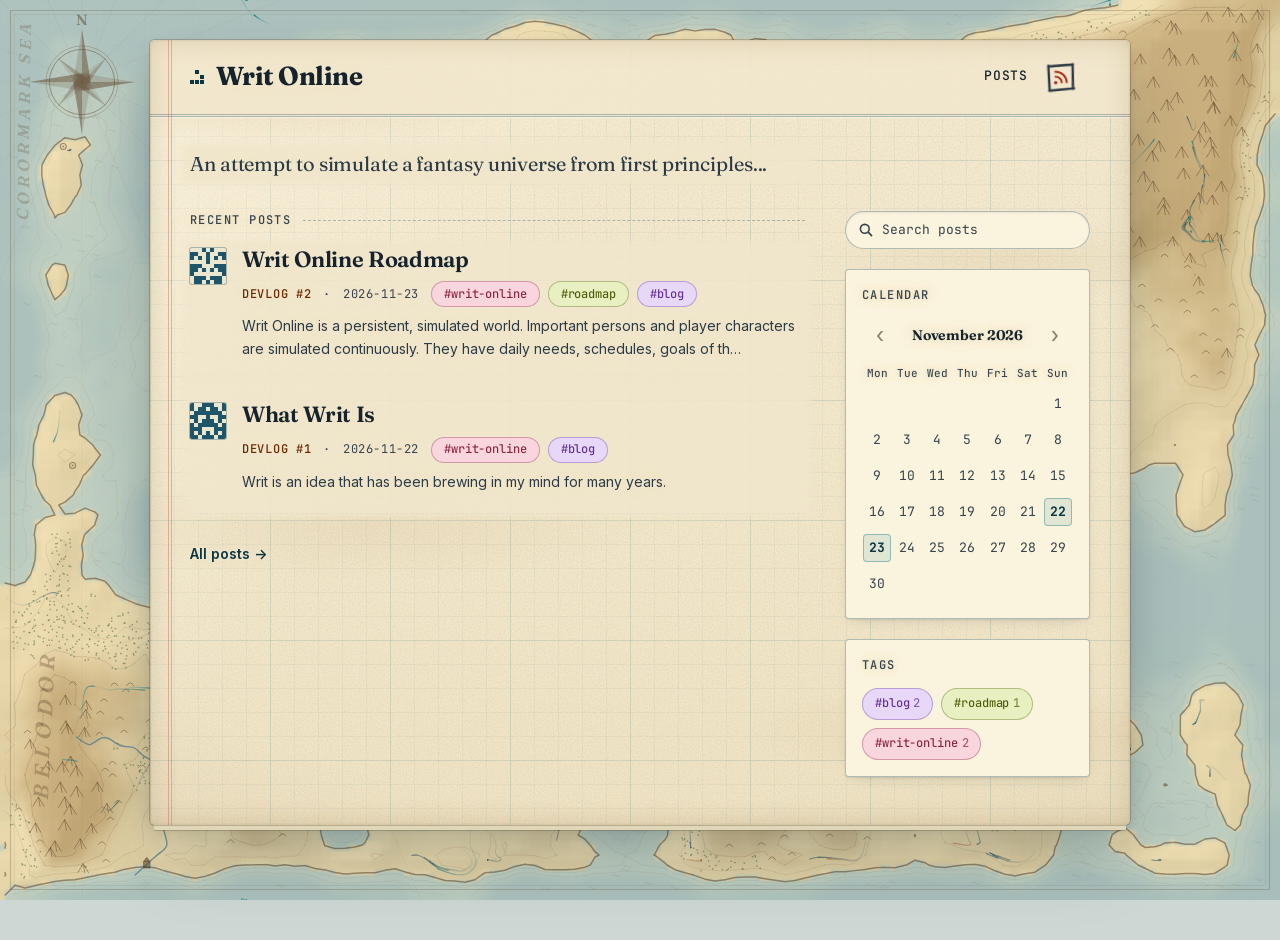
==== commit df793ee7: "Sync blog site from Folio" ====
--- a/index.html
+++ b/index.html
@@ -8,7 +8,7 @@
 <title>Writ Online</title>
 <link rel="icon" type="image/svg+xml" href="./favicon.svg?v=8591798611">
 <link rel="alternate" type="application/rss+xml" title="Writ Online" href="./feed.xml">
-<link rel="stylesheet" href="./assets/blog.css?v=f5232edc24">
+<link rel="stylesheet" href="./assets/blog.css?v=1d816f7396">
 <script src="./assets/blog.js?v=7e8bf0ae59" defer></script>
 </head>
 <body data-page="index" data-root="./">
--- a/assets/blog.css
+++ b/assets/blog.css
@@ -1 +1 @@
-:root{color-scheme:light;--surface-app: #f7f7f8;--surface: #ffffff;--surface-raised: #ffffff;--surface-sunken: #fafafb;--surface-nav: #f3f3f5;--surface-hover: #e9eaee;--surface-hover-paper: #f3f4f6;--surface-selected: #e9effe;--border: #e5e6ea;--border-strong: #d1d3da;--border-focus: #2f5bea;--text: #16181d;--text-2: #3b3f48;--text-3: #5d6270;--text-faint: #8b909c;--accent: #2f5bea;--accent-hover: #2349c8;--accent-text: #2a52d6;--accent-soft: #eaf0fe;--accent-soft-hover: #dbe5fd;--accent-line: #b9cbfa;--on-accent: #ffffff;--success: #1f7a4a;--success-soft: #e7f5ec;--warning: #8f5d00;--warning-soft: #fdf5e3;--warning-line: #f0dcae;--danger: #c2372b;--danger-soft: #fdecea;--danger-line: #f6cbc6;--label-sage: #3f9a62;--label-blue: #3a7bd5;--label-amber: #c4880f;--label-rose: #d0577a;--label-lavender: #7a62d8;--scrim: rgb(14 15 17 / .4);--toast-bg: #16181d;--toast-text: #f4f5f7;--toast-danger-bg: #b3342a;--shadow-1: 0 1px 2px rgb(16 18 24 / .05);--shadow-2: 0 4px 14px rgb(16 18 24 / .07);--shadow-3: 0 16px 48px rgb(16 18 24 / .12);--shadow-modal: 0 24px 80px rgb(16 18 24 / .22);--font-sans: Inter, ui-sans-serif, system-ui, -apple-system, BlinkMacSystemFont, "Segoe UI", Roboto, sans-serif;--font-display: var(--font-sans);--font-mono: ui-monospace, SFMono-Regular, "Cascadia Mono", Consolas, "Liberation Mono", monospace;--text-2xs: 11px;--text-xs: 12px;--text-sm: 13px;--text-base: 14px;--text-read: 16px;--text-lg: 18px;--text-xl: 22px;--text-2xl: 28px;--text-3xl: 36px;--text-display: 52px;--leading-tight: 1.25;--leading-snug: 1.45;--leading-body: 1.6;--leading-read: 1.75;--tracking-label: .08em;--space-1: 4px;--space-2: 8px;--space-3: 12px;--space-4: 16px;--space-5: 20px;--space-6: 24px;--space-8: 32px;--space-10: 40px;--space-12: 48px;--radius-sm: 4px;--radius-md: 6px;--radius-lg: 8px;--radius-xl: 12px;--radius-pill: 999px;--ease: cubic-bezier(.2, .7, .2, 1);--dur-fast: .12s;--dur: .2s;--bg: var(--surface-app);--paper: var(--surface);--sidebar: var(--surface-nav);--ink: var(--text);--muted: var(--text-3);--line: var(--border);--line-dark: var(--border-strong);--green: var(--accent);--green-hover: var(--accent-hover);--green-soft: var(--accent-soft);--sage: var(--label-sage);--red: var(--danger);--red-soft: var(--danger-soft);--shadow: var(--shadow-3);--font: var(--font-sans);font-family:var(--font-sans);font-size:var(--text-base);line-height:var(--leading-body);color:var(--text);background:var(--surface-app)}@media(prefers-color-scheme:dark){:root:not([data-theme=light]){color-scheme:dark;--surface-app: #0e0f11;--surface: #16171a;--surface-raised: #1d1f23;--surface-sunken: #121315;--surface-nav: #121315;--surface-hover: #1f2125;--surface-hover-paper: #1d1f23;--surface-selected: #1b2340;--border: #26282d;--border-strong: #353840;--border-focus: #6b8cff;--text: #ececf0;--text-2: #c4c7cf;--text-3: #9a9fab;--text-faint: #6c717c;--accent: #6b8cff;--accent-hover: #85a0ff;--accent-text: #8ea8ff;--accent-soft: #1a2242;--accent-soft-hover: #222c55;--accent-line: #34427a;--on-accent: #0b1020;--success: #5fcf8e;--success-soft: #13261b;--warning: #f0b84a;--warning-soft: #2a2312;--warning-line: #4a3b17;--danger: #ff7b6e;--danger-soft: #331a18;--danger-line: #5a2b26;--label-sage: #6cc28c;--label-blue: #6fa6ef;--label-amber: #e3ad48;--label-rose: #ee8aa6;--label-lavender: #a596f2;--scrim: rgb(0 0 0 / .6);--toast-bg: #ececf0;--toast-text: #16181d;--toast-danger-bg: #f6c4bd;--shadow-1: 0 1px 2px rgb(0 0 0 / .4);--shadow-2: 0 4px 16px rgb(0 0 0 / .4);--shadow-3: 0 18px 60px rgb(0 0 0 / .5);--shadow-modal: 0 28px 100px rgb(0 0 0 / .6) }}:root[data-theme=dark]{color-scheme:dark;--surface-app: #0e0f11;--surface: #16171a;--surface-raised: #1d1f23;--surface-sunken: #121315;--surface-nav: #121315;--surface-hover: #1f2125;--surface-hover-paper: #1d1f23;--surface-selected: #1b2340;--border: #26282d;--border-strong: #353840;--border-focus: #6b8cff;--text: #ececf0;--text-2: #c4c7cf;--text-3: #9a9fab;--text-faint: #6c717c;--accent: #6b8cff;--accent-hover: #85a0ff;--accent-text: #8ea8ff;--accent-soft: #1a2242;--accent-soft-hover: #222c55;--accent-line: #34427a;--on-accent: #0b1020;--success: #5fcf8e;--success-soft: #13261b;--warning: #f0b84a;--warning-soft: #2a2312;--warning-line: #4a3b17;--danger: #ff7b6e;--danger-soft: #331a18;--danger-line: #5a2b26;--label-sage: #6cc28c;--label-blue: #6fa6ef;--label-amber: #e3ad48;--label-rose: #ee8aa6;--label-lavender: #a596f2;--scrim: rgb(0 0 0 / .6);--toast-bg: #ececf0;--toast-text: #16181d;--toast-danger-bg: #f6c4bd;--shadow-1: 0 1px 2px rgb(0 0 0 / .4);--shadow-2: 0 4px 16px rgb(0 0 0 / .4);--shadow-3: 0 18px 60px rgb(0 0 0 / .5);--shadow-modal: 0 28px 100px rgb(0 0 0 / .6) }.markdown{font-size:var(--text-read);line-height:var(--leading-read);color:var(--text-2);overflow-wrap:anywhere}.markdown>:first-child{margin-top:0}.markdown h1,.markdown h2,.markdown h3,.markdown h4{font-weight:600;color:var(--text);line-height:var(--leading-tight);letter-spacing:-.35px}.markdown h1,.markdown h2,.markdown h3{font-family:var(--font-display);letter-spacing:-.02em;font-weight:650}.markdown h1{font-size:var(--text-2xl);margin:30px 0 15px}.markdown h2{font-size:var(--text-xl);margin:29px 0 12px}.markdown h3{font-size:var(--text-lg);margin:24px 0 9px}.markdown p{margin:0 0 17px}.markdown strong{font-weight:600;color:var(--text)}.markdown a{color:var(--accent-text);text-underline-offset:3px}.markdown a.wiki-link{display:inline;padding:1px 5px;border-radius:var(--radius-sm);background:var(--accent-soft);color:var(--accent-text);text-decoration:none;font-size:.95em;box-decoration-break:clone;-webkit-box-decoration-break:clone}.markdown a.wiki-link:hover{background:var(--accent-soft-hover)}.markdown a.wiki-link:before{content:"\2197";font-size:.85em;margin-right:4px;opacity:.7}.markdown a[data-wiki-target]{border-bottom:1px dashed var(--warning-line);background:var(--warning-soft);color:var(--warning)}.markdown ul,.markdown ol{padding-left:23px;margin:12px 0 20px}.markdown li{padding-left:3px;margin:4px 0}.markdown li::marker{color:var(--text-3)}.markdown [id]{scroll-margin-top:16px}.markdown [id]:focus{outline:none}.markdown .toc{margin:0 0 26px;font-size:var(--text-base);line-height:1.4}.markdown .toc .toc-box{margin:0;min-width:0;padding:6px 16px 10px;border:1px solid var(--border-strong);border-radius:var(--radius-md);background:var(--surface-sunken)}.markdown .toc .toc-title{padding:0 6px;margin-left:-2px;font-family:var(--font-sans);font-size:var(--text-xs);font-weight:600;letter-spacing:.08em;text-transform:uppercase;color:var(--text-3)}.markdown .toc ul{margin:0;padding:0;list-style:none}.markdown .toc ul ul{margin-left:6px;padding-left:14px;border-left:1px solid var(--border)}.markdown .toc li{margin:0;padding:0}.markdown .toc a{display:inline-block;padding:5px 2px;text-decoration:none}.markdown .toc a:hover{text-decoration:underline}.markdown a.toc-up{display:inline-block;min-width:1.6em;margin-left:.4em;padding:0 .3em;border-radius:var(--radius-sm);color:var(--text-3);font-family:var(--font-sans);font-size:.7em;font-weight:500;letter-spacing:0;text-align:center;text-decoration:none;vertical-align:.15em}.markdown a.toc-up:hover,.markdown a.toc-up:focus-visible{background:var(--accent-soft);color:var(--accent-text)}@media(pointer:coarse){.markdown .toc a{padding:11px 4px}.markdown a.toc-up{min-width:44px;margin:-12px -6px -12px .2em;padding:12px 6px;font-size:.8em}}.markdown blockquote{margin:22px 0;border-left:3px solid var(--accent-line);padding:13px 19px;background:var(--surface-sunken);border-radius:0 var(--radius-md) var(--radius-md) 0;color:var(--text-2);font-size:var(--text-base)}.markdown blockquote p:last-child{margin-bottom:0}.markdown code{font-family:var(--font-mono);font-size:.85em;padding:2px 5px;background:var(--surface-hover-paper);border-radius:var(--radius-sm);color:var(--text-2)}.markdown pre{background:var(--surface-sunken);border:1px solid var(--border);border-radius:var(--radius-md);padding:16px;overflow-x:auto;line-height:1.7;font-family:var(--font-mono);font-size:var(--text-sm);white-space:pre;overflow-wrap:normal}.markdown pre code{padding:0;background:none;font-size:inherit}.markdown hr{border:0;border-top:1px solid var(--border);margin:28px 0}.markdown table{display:block;max-width:100%;overflow:auto;border-collapse:collapse;font-size:var(--text-xs);margin-bottom:20px}.markdown td,.markdown th{text-align:left;border:1px solid var(--border);padding:8px 12px}.markdown th{background:var(--surface-sunken);font-weight:600}.markdown video{display:block;max-width:100%;height:auto;border-radius:var(--radius-md);background:var(--surface-sunken)}.markdown .embed-card{margin:14px 0}.markdown a.embed-card-link{display:flex;flex-direction:column;justify-content:center;gap:2px;min-height:44px;padding:10px 14px;overflow:hidden;background:var(--surface-sunken);border:1px solid var(--border);border-radius:var(--radius-md);color:var(--text);text-decoration:none}.markdown a.embed-card-link:hover,.markdown a.embed-card-link:focus-visible{border-color:var(--accent-line)}.markdown .embed-card-host{font-weight:600;color:var(--accent-text);overflow-wrap:anywhere}.markdown .embed-card-path{min-width:0;overflow:hidden;color:var(--text-3);font-size:var(--text-sm);text-overflow:ellipsis;white-space:nowrap}.markdown a.embed-link{overflow-wrap:anywhere}.markdown .embed-missing{color:var(--text-3);font-style:italic}.markdown input[type=checkbox]{accent-color:var(--accent)}@media(min-width:1440px){.markdown{font-size:var(--text-read);line-height:var(--leading-read)}}@media(max-width:760px){.markdown{font-size:var(--text-read);line-height:var(--leading-read);color:var(--text-2)}.markdown h2{font-size:var(--text-xl);margin-top:26px}.markdown h3{font-size:var(--text-lg)}.markdown blockquote{font-size:var(--text-base);margin:22px 0;padding:13px 16px}.markdown a.wiki-link{font-size:.95em;white-space:normal}}.markdown{font-size:var(--text-read);color:var(--text-2);line-height:var(--leading-read)}.markdown h1,.markdown h2,.markdown h3,.markdown h4,.markdown strong{color:var(--text)}.markdown h2{font-size:var(--text-xl)}.markdown h3{font-size:var(--text-lg)}.markdown blockquote{font-size:var(--text-base);color:var(--text-2)}.markdown a,.markdown a.wiki-link{color:var(--accent-text)}.markdown a[data-wiki-target]{color:var(--warning)}.markdown code{color:var(--text-2)}.markdown table{font-size:var(--text-sm)}.markdown img{display:block;max-width:100%;height:auto;border-radius:var(--radius-md)}@media(min-width:1440px){.markdown{font-size:var(--text-read)}}@media(max-width:760px){.markdown{font-size:var(--text-read);line-height:var(--leading-read)}.markdown h2{font-size:var(--text-xl)}.markdown h3{font-size:var(--text-lg)}.markdown blockquote{font-size:var(--text-base)}}.nb-bar{display:flex;align-items:center;gap:12px;margin:0 0 16px}.nb-run svg{width:14px;height:14px}.nb-job{font-size:var(--text-xs);color:var(--text-3)}.nb-job-failed{color:var(--danger)}.nb-cell{margin:20px 0 0}.markdown .nb-cell pre{margin:0}.nb-code .hl-comment{color:var(--text-3);font-style:italic}.nb-code .hl-string{color:var(--success)}.nb-code .hl-constant{color:var(--warning)}.nb-code .hl-keyword,.nb-code .hl-storage.hl-modifier{color:var(--accent-text)}.nb-code .hl-storage.hl-type,.nb-code .hl-entity.hl-name.hl-type,.nb-code .hl-support.hl-type{color:var(--label-lavender)}.nb-code .hl-entity.hl-name.hl-function,.nb-code .hl-support.hl-function{color:var(--label-blue)}.nb-code .hl-keyword.hl-operator,.nb-code .hl-punctuation{color:var(--text-2)}.nb-code .hl-invalid{color:var(--danger)}.nb-output{margin:0 0 20px;border:1px solid var(--border);border-top:0;border-radius:0 0 var(--radius-md) var(--radius-md);background:var(--surface);overflow:hidden}.nb-cell+.nb-output{margin-top:-1px}.nb-output-head{display:flex;align-items:center;gap:10px;padding:6px 12px;background:var(--surface-sunken);border-bottom:1px solid var(--border);font-size:var(--text-2xs);color:var(--text-3)}.nb-status{font-weight:550;letter-spacing:var(--tracking-label);text-transform:uppercase;color:var(--success)}.nb-output-error .nb-status,.nb-output-timeout .nb-status{color:var(--danger)}.nb-output-truncated .nb-status,.nb-output-skipped .nb-status{color:var(--warning)}.nb-stale-flag{padding:1px 7px;border:1px solid var(--warning-line);border-radius:var(--radius-pill);background:var(--warning-soft);color:var(--warning)}.nb-time{margin-left:auto}.nb-output-body{padding:10px 12px}.nb-output-body:empty{display:none}.nb-stale .nb-output-body{opacity:.5}.nb-text{margin:0;font-family:var(--font-mono);font-size:var(--text-sm);line-height:1.6;color:var(--text-2);white-space:pre-wrap;overflow-wrap:anywhere}.nb-text+.nb-text,.nb-text+.nb-rich,.nb-rich+.nb-text{margin-top:8px}.markdown .nb-output .nb-text{padding:0;border:0;background:none}.nb-stderr{color:var(--danger)}.nb-unknown{margin:0;font-size:var(--text-xs);color:var(--text-3)}.nb-frame{display:block;width:100%;height:120px;border:0;background:transparent}.nb-bar[hidden]{display:none}@font-face{font-family:Fraunces;font-style:normal;font-weight:300 800;font-display:swap;src:url(fonts/Fraunces-latin.woff2?v=4b4c27f81b) format("woff2")}@font-face{font-family:Inter;font-style:normal;font-weight:100 900;font-display:swap;src:url(fonts/InterVariable-latin.woff2?v=d0c4a8f48d) format("woff2")}@font-face{font-family:JetBrains Mono;font-style:normal;font-weight:100 800;font-display:swap;src:url(fonts/JetBrainsMono-latin.woff2?v=8c6af9fe3e) format("woff2")}:root{background:var(--backdrop-base);--font-sans: "Inter", ui-sans-serif, system-ui, -apple-system, BlinkMacSystemFont, "Segoe UI", Roboto, sans-serif;--text-read: 17px;--backdrop-base: #e6e9f2;--backdrop: radial-gradient(ellipse 80% 78% at 8% -8%, #d6e0ff 0%, transparent 62%), radial-gradient(ellipse 66% 71% at 104% 6%, #ffdce8 0%, transparent 58%), radial-gradient(ellipse 73% 84% at 86% 112%, #d6f0e3 0%, transparent 62%), radial-gradient(ellipse 58% 67% at -6% 96%, #fdeccb 0%, transparent 60%);--sheet-base: linear-gradient(172deg, #fffefb 0%, #fcfaf4 42%, #f7f3e8 100%);--sheet-sheen: linear-gradient(128deg, rgb(255 255 255 / .7) 0%, rgb(255 255 255 / 0) 38%);--sheet-grain: repeating-linear-gradient(0deg, rgb(110 90 40 / .02) 0 1px, transparent 1px 4px), repeating-linear-gradient(90deg, rgb(110 90 40 / .012) 0 1px, transparent 1px 5px);--sheet-vignette: radial-gradient(ellipse 130% 100% at 50% 35%, transparent 58%, rgb(120 96 40 / .1) 100%);--sheet-hi: rgb(255 255 255 / .55);--sheet-under: #f1ede1;--sheet-edge: rgb(80 64 30 / .14);--sheet-shadow: 0 1px 1px rgb(40 30 10 / .06), 0 3px 6px rgb(40 30 10 / .05), 0 12px 24px rgb(35 35 70 / .08), 0 32px 64px -8px rgb(35 35 70 / .16);--bar-sheen: rgb(255 255 255 / .35);--bar-edge: rgb(255 255 255 / .5);--card-bg: rgb(255 255 255 / .6);--card-shadow: 0 1px 2px rgb(60 48 20 / .07), 0 6px 16px -8px rgb(60 48 20 / .16);--card-shadow-hover: 0 2px 4px rgb(60 48 20 / .08), 0 14px 28px -10px rgb(47 91 234 / .28);--media-shadow: 0 1px 2px rgb(40 30 10 / .1), 0 10px 28px -10px rgb(40 30 10 / .32);--icon-search: url("data:image/svg+xml,%3Csvg xmlns='http://www.w3.org/2000/svg' viewBox='0 0 20 20' fill='none' stroke='%238b909c' stroke-width='2' stroke-linecap='round'%3E%3Ccircle cx='8.5' cy='8.5' r='5.5'/%3E%3Cpath d='M13 13l4 4'/%3E%3C/svg%3E");--surface: #fffefc;--surface-sunken: rgb(90 72 30 / .045);--surface-hover-paper: rgb(90 72 30 / .07);--border: rgb(70 56 24 / .14);--border-strong: rgb(70 56 24 / .26)}@media(prefers-color-scheme:dark){:root:not([data-theme=light]){--backdrop-base: #0b0c10;--backdrop: radial-gradient(ellipse 73% 76% at 8% -8%, #25335f 0%, transparent 62%), radial-gradient(ellipse 63% 69% at 104% 8%, #3a2342 0%, transparent 58%), radial-gradient(ellipse 73% 84% at 86% 112%, #123a33 0%, transparent 62%), radial-gradient(ellipse 58% 67% at -6% 96%, #3a2d14 0%, transparent 60%);--sheet-base: linear-gradient(172deg, #232429 0%, #1c1d21 45%, #17181c 100%);--sheet-sheen: linear-gradient(128deg, rgb(255 255 255 / .06) 0%, rgb(255 255 255 / 0) 38%);--sheet-grain: repeating-linear-gradient(0deg, rgb(255 255 255 / .014) 0 1px, transparent 1px 4px), repeating-linear-gradient(90deg, rgb(255 255 255 / .01) 0 1px, transparent 1px 5px);--sheet-vignette: radial-gradient(ellipse 130% 100% at 50% 35%, transparent 55%, rgb(0 0 0 / .32) 100%);--sheet-hi: rgb(255 255 255 / .04);--sheet-under: #141519;--sheet-edge: rgb(255 255 255 / .09);--sheet-shadow: 0 1px 1px rgb(0 0 0 / .4), 0 4px 8px rgb(0 0 0 / .3), 0 16px 32px rgb(0 0 0 / .35), 0 40px 80px -8px rgb(0 0 0 / .55);--bar-sheen: rgb(255 255 255 / .035);--bar-edge: rgb(255 255 255 / .04);--card-bg: rgb(255 255 255 / .035);--card-shadow: 0 1px 2px rgb(0 0 0 / .4), 0 8px 18px -10px rgb(0 0 0 / .6);--card-shadow-hover: 0 2px 4px rgb(0 0 0 / .4), 0 16px 32px -12px rgb(107 140 255 / .35);--media-shadow: 0 1px 2px rgb(0 0 0 / .5), 0 12px 30px -10px rgb(0 0 0 / .7);--icon-search: url("data:image/svg+xml,%3Csvg xmlns='http://www.w3.org/2000/svg' viewBox='0 0 20 20' fill='none' stroke='%236c717c' stroke-width='2' stroke-linecap='round'%3E%3Ccircle cx='8.5' cy='8.5' r='5.5'/%3E%3Cpath d='M13 13l4 4'/%3E%3C/svg%3E");--surface: #212227;--surface-sunken: rgb(0 0 0 / .22);--surface-hover-paper: rgb(255 255 255 / .06);--border: rgb(255 255 255 / .09);--border-strong: rgb(255 255 255 / .18)}}*,*:before,*:after{box-sizing:border-box}html{-webkit-text-size-adjust:100%}[hidden]{display:none!important}body:before{content:"";position:fixed;inset:0;z-index:-1;pointer-events:none;background:var(--backdrop)}body{margin:0;min-height:100vh;background:none;color:var(--text-2);font-family:var(--font-sans);font-size:var(--text-base);line-height:var(--leading-body);font-optical-sizing:auto;text-rendering:optimizeLegibility;-webkit-font-smoothing:antialiased}a{color:var(--accent-text);text-underline-offset:3px}:focus-visible{outline:2px solid var(--border-focus);outline-offset:2px}button{font:inherit;color:inherit}.sheet{max-width:70rem;margin:var(--space-10) auto var(--space-12);border-radius:3px;background:var(--sheet-vignette),var(--sheet-sheen),var(--sheet-grain),var(--sheet-base);box-shadow:0 0 0 1px var(--sheet-edge),inset 0 1px 0 var(--sheet-hi),0 9px 0 -4px var(--sheet-under),0 10px 0 -4px var(--sheet-edge),var(--sheet-shadow)}body[data-page=post] .sheet{max-width:56rem}.site-header{border-bottom:1px solid var(--border);box-shadow:0 1px 0 var(--bar-edge);border-radius:3px 3px 0 0;background:linear-gradient(180deg,var(--bar-sheen),rgb(255 255 255 / 0))}.site-header-inner{display:flex;flex-wrap:wrap;align-items:center;gap:var(--space-2) var(--space-6);padding:var(--space-4) var(--space-10)}:root[data-world-epoch] .site-header-inner{position:relative;padding-bottom:calc(var(--space-4) + 1.5em)}.world-clock{position:absolute;left:var(--space-10);right:var(--space-10);bottom:var(--space-3);margin:0;overflow:hidden;font-size:var(--text-xs);line-height:1.5;color:var(--text-3);text-overflow:ellipsis;white-space:nowrap}.site-title{display:inline-flex;align-items:center;gap:var(--space-3);font-family:var(--font-display);font-size:var(--text-xl);font-weight:700;letter-spacing:-.025em;color:var(--text);text-decoration:none}.site-title:before{content:"";flex:none;width:14px;height:14px;border-radius:4px;background:linear-gradient(135deg,var(--accent) 0%,var(--label-lavender) 55%,var(--label-rose) 100%);transform:rotate(45deg);box-shadow:0 2px 6px -1px #2f5bea73}.site-nav{display:flex;flex-wrap:wrap;align-items:center;gap:var(--space-1);margin-left:auto}.site-nav a{position:relative;display:inline-flex;align-items:center;min-height:40px;padding:0 var(--space-3);border-radius:var(--radius-md);color:var(--text-3);font-size:var(--text-sm);text-decoration:none;transition:color var(--dur-fast) var(--ease),background var(--dur-fast) var(--ease)}.site-nav a:hover{background:var(--surface-hover-paper);color:var(--text)}.site-nav a.tab{margin-right:var(--space-3);border-radius:0;color:var(--text);font-size:var(--text-base);font-weight:600;background:none}.site-nav a.tab:after{content:"";position:absolute;left:var(--space-3);right:var(--space-3);bottom:4px;height:2px;border-radius:2px;background:var(--accent);transform:scaleX(0);transition:transform var(--dur) var(--ease)}.site-nav a.tab:hover:after,.site-nav a.tab[aria-current]:after{transform:scaleX(1)}.site-nav a.tab+a:before,.site-nav a.feed-link+a:before{content:"";position:absolute;left:calc(var(--space-3) * -1 - 1px);top:11px;bottom:11px;width:1px;background:var(--border-strong)}.site-nav a.tab+a.feed-link:before{content:none}.site-nav a.feed-link{flex:none;justify-content:center;width:34px;min-height:34px;margin:0 var(--space-3) 0 calc(var(--space-3) * -1);padding:0;border:1px solid var(--border);background:var(--surface-sunken);color:var(--text-3)}.site-nav a.feed-link:hover{border-color:var(--accent-line);background:var(--accent-soft);color:var(--accent-text)}.feed-icon{display:block;flex:none;width:16px;height:16px}.page{padding:var(--space-8) var(--space-10) var(--space-12)}.blurb{max-width:44rem;margin:0 0 var(--space-8);font-size:var(--text-lg);line-height:var(--leading-snug);letter-spacing:-.005em;color:var(--text-2)}.blurb:empty{display:none}.blurb p{margin:0 0 var(--space-3)}.page-title{margin:0 0 var(--space-6);font-family:var(--font-display);font-size:var(--text-3xl);font-weight:700;letter-spacing:-.03em;line-height:var(--leading-tight);color:var(--text)}.section-title{display:flex;align-items:center;gap:var(--space-3);margin:0 0 var(--space-4);font-size:var(--text-2xs);font-weight:600;letter-spacing:var(--tracking-label);text-transform:uppercase;color:var(--text-3)}.section-title:after{content:"";flex:1;height:1px;background:var(--border)}.index-grid{display:grid;grid-template-columns:minmax(0,1fr) 17.5rem;gap:var(--space-10);align-items:start}.index-grid:has(>.index-side[hidden]){grid-template-columns:minmax(0,1fr)}@media(min-width:861px){.index-grid>.pinned-posts,.index-grid>.index-posts{grid-column:1}.index-grid>.index-side{grid-column:2}.index-grid:has(>.pinned-posts)>.pinned-posts{grid-row:1}.index-grid:has(>.pinned-posts)>.index-side{grid-row:1 / span 2}}.post-link,.post-summary,.tag-chip,.blurb,.page-title,.post-title{overflow-wrap:anywhere}.tag-chip{max-width:100%}.post-list,.post-cards{list-style:none;margin:0;padding:0}.post-item{padding:var(--space-5) 0;border-bottom:1px solid var(--border)}.post-item:first-child{padding-top:0}.post-link{font-family:var(--font-display);font-size:var(--text-xl);font-weight:650;letter-spacing:-.02em;line-height:var(--leading-tight);color:var(--text);text-decoration:none;transition:color var(--dur-fast) var(--ease)}.post-link:hover{color:var(--accent-text)}.post-meta{display:flex;flex-wrap:wrap;align-items:center;gap:var(--space-2) var(--space-3);margin:var(--space-2) 0 0;font-size:var(--text-sm);color:var(--text-3);font-variant-numeric:tabular-nums}.entry-no{font-weight:600;letter-spacing:.02em;white-space:nowrap}.pin-badge{display:inline-flex;align-items:center;flex:none;color:var(--accent-text)}.pin-icon{display:block;fill:currentColor;transform:rotate(35deg)}.post-card.is-pinned{border-color:var(--accent-line)}.post-tags{display:inline-flex;flex-wrap:wrap;gap:var(--space-2)}.post-summary{margin:var(--space-2) 0 0;color:var(--text-2)}.all-posts{margin:var(--space-5) 0 0;font-weight:600}.all-posts a{display:inline-flex;align-items:center;min-height:40px;text-decoration:none}.all-posts a:hover{text-decoration:underline}.tag-chip{display:inline-flex;align-items:center;gap:var(--space-1);min-height:26px;padding:1px var(--space-3);border:1px solid var(--accent-line);border-radius:var(--radius-pill);background:var(--accent-soft);color:var(--accent-text);font-size:var(--text-xs);font-weight:500;text-decoration:none;transition:background var(--dur-fast) var(--ease)}.tag-chip:hover{background:var(--accent-soft-hover)}.tag-chip[aria-pressed=true]{border-color:var(--accent);background:var(--accent);color:var(--on-accent)}.tag-count{opacity:.7;font-variant-numeric:tabular-nums}.search-row{display:flex;flex-wrap:wrap;gap:var(--space-3);align-items:center}.side-search{margin:0}.side-search-input{display:block;width:100%;height:38px;padding:0 var(--space-3) 0 36px;border:1px solid var(--border-strong);border-radius:var(--radius-pill);background:var(--icon-search) no-repeat 12px 50% / 16px 16px,var(--card-bg);box-shadow:inset 0 1px 2px #3c301414;color:var(--text);font:inherit;font-size:var(--text-sm);appearance:none}.side-search-input::placeholder{color:var(--text-3);opacity:1}.side-search-input:focus-visible{border-color:var(--border-focus);outline-offset:1px}.filter-status{min-height:1.6em;margin:0 0 var(--space-4);color:var(--text-3);font-size:var(--text-sm)}.filter-clear{min-height:40px;margin-bottom:var(--space-3);padding:0 var(--space-4);border:1px solid var(--border-strong);border-radius:var(--radius-pill);background:var(--card-bg);font-size:var(--text-sm);cursor:pointer}.filter-clear:hover{background:var(--surface-hover-paper)}.list-empty{color:var(--text-3)}.post-cards{display:grid;grid-template-columns:repeat(auto-fill,minmax(15.5rem,1fr));gap:var(--space-4)}.post-card{position:relative;display:flex;flex-direction:column;padding:var(--space-5) var(--space-5) var(--space-4);border:1px solid var(--border);border-radius:var(--radius-xl);background:var(--card-bg);box-shadow:var(--card-shadow);transition:transform var(--dur) var(--ease),box-shadow var(--dur) var(--ease),border-color var(--dur) var(--ease)}.post-card:before{content:"";position:absolute;top:-1px;left:var(--space-5);width:28px;height:4px;border-radius:0 0 4px 4px;background:linear-gradient(90deg,var(--accent),var(--label-lavender))}.post-card:hover,.post-card:focus-within{transform:translateY(-2px);border-color:var(--accent-line);box-shadow:var(--card-shadow-hover)}.post-card .post-link{font-size:var(--text-lg)}.post-card .post-link:after{content:"";position:absolute;inset:0;border-radius:inherit}.post-card .post-link:focus-visible{outline:none}.post-card:has(.post-link:focus-visible){outline:2px solid var(--border-focus);outline-offset:2px}.post-card .post-meta{margin-top:var(--space-3)}.post-card .tag-chip{position:relative;z-index:1}.post-card .post-summary{display:-webkit-box;-webkit-box-orient:vertical;-webkit-line-clamp:3;overflow:hidden;font-size:var(--text-sm);line-height:var(--leading-snug)}.post-sentinel{height:1px}.index-side{position:sticky;top:var(--space-6);display:flex;flex-direction:column;gap:var(--space-5)}.side-block{padding:var(--space-4);border:1px solid var(--border);border-radius:var(--radius-xl);background:var(--card-bg);box-shadow:var(--card-shadow)}.side-title{margin:0 0 var(--space-3);font-size:var(--text-2xs);font-weight:600;letter-spacing:var(--tracking-label);text-transform:uppercase;color:var(--text-3)}.side-empty{margin:0;color:var(--text-3)}.cal-head{display:flex;align-items:center;justify-content:space-between;margin-bottom:var(--space-2)}.cal-title{font-family:var(--font-display);font-weight:650;letter-spacing:-.01em;color:var(--text)}.cal-nav{width:36px;height:36px;border:0;border-radius:var(--radius-md);background:none;font-size:var(--text-xl);line-height:1;cursor:pointer}.cal-nav:hover:not(:disabled){background:var(--surface-hover-paper)}.cal-nav:disabled{color:var(--text-faint);cursor:default}.cal-grid{width:100%;border-collapse:collapse;table-layout:fixed;text-align:center}.cal-grid th{padding:var(--space-1) 0;font-size:var(--text-2xs);font-weight:500;color:var(--text-3)}.cal-grid td{padding:1px;height:36px}.cal-day{display:inline-flex;align-items:center;justify-content:center;width:100%;max-width:36px;aspect-ratio:1;border-radius:50%;font-size:var(--text-sm);color:var(--text-3);font-variant-numeric:tabular-nums;text-decoration:none}a.cal-day.has-posts{background:var(--accent-soft);color:var(--accent-text);font-weight:700;box-shadow:inset 0 0 0 1px var(--accent-line);transition:background var(--dur-fast) var(--ease)}a.cal-day.has-posts:hover{background:var(--accent-soft-hover)}a.cal-day[aria-pressed=true]{background:var(--accent);color:var(--on-accent);box-shadow:none}.tag-cloud{display:flex;flex-wrap:wrap;align-items:center;gap:var(--space-2)}.tag-cloud .tag-chip{min-height:32px}.tag-cloud .w1{font-size:var(--text-xs)}.tag-cloud .w2{font-size:var(--text-sm)}.tag-cloud .w3{font-size:var(--text-base)}.tag-cloud .w4{font-size:var(--text-lg)}.tag-cloud .w5{font-size:var(--text-xl)}.post{max-width:46rem;margin:0 auto}.post-head{margin-bottom:var(--space-8);padding-bottom:var(--space-5);border-bottom:1px solid var(--border)}.post-title{margin:0;font-family:var(--font-display);font-size:var(--text-3xl);font-weight:750;letter-spacing:-.035em;line-height:var(--leading-tight);color:var(--text)}.post-head .post-meta{margin-top:var(--space-3)}.post-back{max-width:46rem;margin:var(--space-8) auto 0}.post-back a{display:inline-flex;align-items:center;min-height:40px;font-weight:600;text-decoration:none}.post-back a:hover{text-decoration:underline}.post-body img,.post-body video,.post-body .nb-frame{display:block;max-width:100%;height:auto;margin:var(--space-6) auto;border-radius:var(--radius-xl)}.post-body img,.post-body video{box-shadow:var(--media-shadow)}.post-body video{width:100%;background:#0b0c0e}.post-body .nb-frame{height:120px;margin:0;border-radius:var(--radius-lg)}.post-body figure{margin:var(--space-8) 0}.post-body figure img{margin:0 auto}.post-body figcaption{margin-top:var(--space-3);text-align:center;font-size:var(--text-sm);color:var(--text-3)}.post-body .nb-cell{margin-top:var(--space-6)}.post-body .nb-cell pre{border-radius:var(--radius-xl);box-shadow:var(--card-shadow)}.post-body .nb-cell:has(+.nb-output) pre{border-radius:var(--radius-xl) var(--radius-xl) 0 0}.post-body .nb-output{margin-bottom:var(--space-6);border-radius:0 0 var(--radius-xl) var(--radius-xl);box-shadow:var(--card-shadow)}.post-body .nb-output-body .nb-frame{border-radius:var(--radius-lg)}.post-body .toc .toc-box{border-radius:var(--radius-xl)}.post-body td,.post-body th{overflow-wrap:normal}.post-body .task-list-item{list-style:none}.post-body .task-list-item-checkbox{width:1.05em;height:1.05em;margin:0 .45em 0 -1.5em;vertical-align:-.15em}.post-body .embed-card{margin:var(--space-6) 0}.post-body a.embed-card-link{position:relative;gap:2px;min-height:64px;padding:var(--space-4) 52px var(--space-4) var(--space-5);border-left:4px solid var(--accent);border-radius:var(--radius-lg) var(--radius-xl) var(--radius-xl) var(--radius-lg);background:var(--card-bg);box-shadow:var(--card-shadow);transition:transform var(--dur) var(--ease),box-shadow var(--dur) var(--ease),border-color var(--dur) var(--ease)}.post-body a.embed-card-link:after{content:"\2197";position:absolute;right:var(--space-5);top:50%;transform:translateY(-50%);font-size:var(--text-lg);color:var(--text-faint);transition:color var(--dur-fast) var(--ease)}.post-body a.embed-card-link:hover,.post-body a.embed-card-link:focus-visible{transform:translateY(-1px);box-shadow:var(--card-shadow-hover)}.post-body a.embed-card-link:hover:after,.post-body a.embed-card-link:focus-visible:after{color:var(--accent-text)}@media(max-width:860px){.index-grid{grid-template-columns:minmax(0,1fr);gap:var(--space-8)}.index-side{position:static;order:-1;gap:var(--space-3)}.side-block{padding:var(--space-3) var(--space-4)}.side-title{margin-bottom:var(--space-2)}}@media(max-width:760px){:root{font-size:15px;--text-read: 16px}.sheet{margin:var(--space-2) var(--space-2) var(--space-6)}.site-header-inner,.page{padding-left:var(--space-5);padding-right:var(--space-5)}.world-clock{left:var(--space-5);right:var(--space-5)}.page{padding-top:var(--space-6);padding-bottom:var(--space-8)}.site-nav{margin-left:calc(var(--space-3) * -1);width:100%}.page-title,.post-title{font-size:var(--text-2xl)}.post-cards{grid-template-columns:minmax(0,1fr)}.post-back{margin-top:var(--space-5)}.tag-chip{min-height:32px;padding-left:var(--space-4);padding-right:var(--space-4)}.cal-grid td{height:40px}.cal-day{max-width:38px}}:root[data-style=chronicle]{--font-display: "Fraunces", "Iowan Old Style", "Palatino Linotype", Palatino, Georgia, serif;--text-read: 17px;--c-accent: var(--blog-accent, #8e2f26);--accent: var(--c-accent);--accent-text: color-mix(in srgb, var(--c-accent) 30%, #1f160c);--accent-strong: var(--accent-text);--accent-hover: var(--accent-text);--accent-soft: color-mix(in srgb, var(--c-accent) 11%, transparent);--accent-soft-hover: color-mix(in srgb, var(--c-accent) 19%, transparent);--accent-line: color-mix(in srgb, var(--c-accent) 38%, transparent);--on-accent: #fff9ea;--border-focus: var(--accent-text);--text: #2a2016;--text-2: #3d3123;--text-3: #5b4c37;--text-faint: #86765c;--surface: #f8f0dd;--surface-sunken: rgb(110 78 30 / .075);--surface-hover-paper: rgb(110 78 30 / .1);--border: rgb(96 66 24 / .22);--border-strong: rgb(96 66 24 / .38);--label-sage: #4a7a46;--label-blue: #3f6590;--label-amber: #9a6a14;--label-rose: #9c4a5c;--label-lavender: #66558f;--backdrop-base: #0d1426;--backdrop: url(chronicle/stars.svg?v=34c0461668) 0 0 / 560px 560px, url(chronicle/contours.svg?v=704d6bd673) 0 0 / 800px 800px, radial-gradient(ellipse 70% 55% at 12% -6%, #26386a 0%, transparent 68%), radial-gradient(ellipse 60% 45% at 96% 4%, #1d2c52 0%, transparent 66%), radial-gradient(ellipse 90% 40% at 50% 118%, #4a3425 0%, transparent 70%), linear-gradient(180deg, #111a31 0%, #0b1122 100%);--sheet-base: linear-gradient(174deg, #f7efda 0%, #f1e6ca 38%, #eadcba 100%);--sheet-sheen: linear-gradient(125deg, rgb(255 251 238 / .6) 0%, transparent 34%);--sheet-stains: radial-gradient(ellipse 34% 14% at 10% 10%, rgb(176 124 52 / .13), transparent 70%), radial-gradient(ellipse 26% 11% at 90% 34%, rgb(160 110 40 / .09), transparent 70%), radial-gradient(ellipse 40% 15% at 20% 76%, rgb(150 100 36 / .08), transparent 70%), radial-gradient(ellipse 30% 12% at 86% 95%, rgb(176 124 52 / .13), transparent 70%);--sheet-grain: url(chronicle/grain.svg?v=b0f7ed62ee) 0 0 / 240px 240px, repeating-linear-gradient(0deg, rgb(110 80 30 / .018) 0 1px, transparent 1px 3px);--sheet-vignette: radial-gradient(ellipse 125% 95% at 50% 40%, transparent 56%, rgb(130 88 34 / .2) 100%);--sheet-shadow: 0 0 0 1px rgb(0 0 0 / .18), 0 2px 6px 3px rgb(0 0 0 / .26), 0 10px 24px rgb(2 6 20 / .34), 0 36px 70px -10px rgb(2 6 20 / .6);--bar-sheen: rgb(255 248 228 / .45);--bar-edge: rgb(255 250 235 / .5);--card-bg: linear-gradient(180deg, rgb(255 251 238 / .6), rgb(255 248 228 / .3));--card-shadow: 0 1px 2px rgb(70 48 16 / .1), 0 8px 18px -10px rgb(70 48 16 / .28);--card-shadow-hover: 0 2px 4px rgb(70 48 16 / .12), 0 18px 30px -14px rgb(70 48 16 / .42);--media-shadow: 0 1px 2px rgb(60 40 12 / .16), 0 12px 26px -12px rgb(60 40 12 / .45);--icon-search: url("data:image/svg+xml,%3Csvg xmlns='http://www.w3.org/2000/svg' viewBox='0 0 20 20' fill='none' stroke='%235b4c37' stroke-width='2' stroke-linecap='round'%3E%3Ccircle cx='8.5' cy='8.5' r='5.5'/%3E%3Cpath d='M13 13l4 4'/%3E%3C/svg%3E");--moon-lit: #f6e3a4;--moon-dark: #46557f;--moon-ring: rgb(70 60 100 / .6);--ornament: color-mix(in srgb, var(--accent-text) 70%, transparent)}@supports (color: oklch(from red l c h)){:root[data-style=chronicle]{--accent-text: oklch(from var(--c-accent) min(l, .38) c h)}}@media(prefers-color-scheme:dark){:root[data-style=chronicle]:not([data-theme=light]){--c-accent: var(--blog-accent, #dca24a);--accent-text: color-mix(in srgb, var(--c-accent) 30%, #fff1d4);--accent-soft: color-mix(in srgb, var(--c-accent) 14%, transparent);--accent-soft-hover: color-mix(in srgb, var(--c-accent) 24%, transparent);--accent-line: color-mix(in srgb, var(--c-accent) 42%, transparent);--on-accent: #1b1208;--text: #ece0c8;--text-2: #d6c8ab;--text-3: #b0a287;--text-faint: #7f7461;--surface: #251e16;--surface-sunken: rgb(0 0 0 / .26);--surface-hover-paper: rgb(255 226 170 / .07);--border: rgb(255 226 170 / .12);--border-strong: rgb(255 226 170 / .24);--label-sage: #8cbc86;--label-blue: #86a9d6;--label-amber: #dca24a;--label-rose: #d89aab;--label-lavender: #aa9bd2;--backdrop-base: #060911;--backdrop: url(chronicle/stars.svg?v=34c0461668) 0 0 / 560px 560px, url(chronicle/contours.svg?v=704d6bd673) 0 0 / 800px 800px, radial-gradient(ellipse 70% 55% at 12% -6%, #131d3a 0%, transparent 68%), radial-gradient(ellipse 90% 40% at 50% 118%, #2a1d12 0%, transparent 70%), linear-gradient(180deg, #080c18 0%, #05070e 100%);--sheet-base: linear-gradient(174deg, #261f17 0%, #1d1812 42%, #16120d 100%);--sheet-sheen: radial-gradient(ellipse 60% 22% at 50% 0%, rgb(255 176 80 / .09), transparent 80%);--sheet-stains: radial-gradient(ellipse 34% 12% at 12% 14%, rgb(255 170 70 / .05), transparent 70%), radial-gradient(ellipse 36% 12% at 88% 86%, rgb(255 170 70 / .04), transparent 70%);--sheet-grain: repeating-linear-gradient(0deg, rgb(255 226 170 / .012) 0 1px, transparent 1px 3px);--sheet-vignette: radial-gradient(ellipse 125% 95% at 50% 38%, transparent 50%, rgb(0 0 0 / .42) 100%);--sheet-shadow: 0 0 0 1px rgb(0 0 0 / .5), 0 2px 6px 3px rgb(0 0 0 / .4), 0 12px 28px rgb(0 0 0 / .5), 0 40px 80px -10px rgb(0 0 0 / .8);--bar-sheen: rgb(255 200 120 / .04);--bar-edge: rgb(255 226 170 / .05);--card-bg: linear-gradient(180deg, rgb(255 226 170 / .06), rgb(255 226 170 / .02));--card-shadow: 0 1px 2px rgb(0 0 0 / .45), 0 8px 18px -10px rgb(0 0 0 / .7);--card-shadow-hover: 0 2px 4px rgb(0 0 0 / .5), 0 18px 32px -14px rgb(0 0 0 / .8);--media-shadow: 0 1px 2px rgb(0 0 0 / .55), 0 12px 28px -12px rgb(0 0 0 / .8);--icon-search: url("data:image/svg+xml,%3Csvg xmlns='http://www.w3.org/2000/svg' viewBox='0 0 20 20' fill='none' stroke='%23b0a287' stroke-width='2' stroke-linecap='round'%3E%3Ccircle cx='8.5' cy='8.5' r='5.5'/%3E%3Cpath d='M13 13l4 4'/%3E%3C/svg%3E");--moon-lit: #f2d996;--moon-dark: #394168;--moon-ring: rgb(214 196 150 / .55);--ornament: color-mix(in srgb, var(--accent-text) 60%, transparent)}@supports (color: oklch(from red l c h)){:root[data-style=chronicle]:not([data-theme=light]){--accent-text: oklch(from var(--c-accent) max(l, .76) c h)}}}:root[data-style=chronicle] ::selection{background:color-mix(in srgb,var(--c-accent) 30%,transparent)}:root[data-style=chronicle] .sheet{position:relative;isolation:isolate;max-width:min(70rem,calc(100% - 8px));border-radius:0;background:none}:root[data-style=chronicle] body[data-page=post] .sheet{max-width:min(56rem,calc(100% - 8px))}:root[data-style=chronicle] .sheet:before{content:"";position:absolute;inset:-4px;z-index:-1;border:4px solid transparent;background:var(--sheet-vignette),var(--sheet-stains),var(--sheet-sheen),var(--sheet-grain),var(--sheet-base);background-origin:border-box;-webkit-mask:linear-gradient(#000 0 0) padding-box,url(chronicle/deckle-top.svg?v=43c7e536ea) 0 0 / 96px 4px repeat-x border-box,url(chronicle/deckle-bottom.svg?v=4e115103f1) 0 100% / 96px 4px repeat-x border-box,url(chronicle/deckle-left.svg?v=608ebce754) 0 0 / 4px 96px repeat-y border-box,url(chronicle/deckle-right.svg?v=99bf99b634) 100% 0 / 4px 96px repeat-y border-box;mask:linear-gradient(#000 0 0) padding-box,url(chronicle/deckle-top.svg?v=43c7e536ea) 0 0 / 96px 4px repeat-x border-box,url(chronicle/deckle-bottom.svg?v=4e115103f1) 0 100% / 96px 4px repeat-x border-box,url(chronicle/deckle-left.svg?v=608ebce754) 0 0 / 4px 96px repeat-y border-box,url(chronicle/deckle-right.svg?v=99bf99b634) 100% 0 / 4px 96px repeat-y border-box}:root[data-style=chronicle] .site-header{border-bottom:3px double var(--border-strong);border-radius:0;background:linear-gradient(180deg,var(--bar-sheen),transparent)}:root[data-style=chronicle] .site-title{font-size:26px;font-weight:650;letter-spacing:-.012em}:root[data-style=chronicle] .site-title:before{width:32px;height:32px;border-radius:0;background:var(--accent-strong);box-shadow:none;transform:none;-webkit-mask:url(chronicle/crest.svg?v=f579d1bdcb) center / contain no-repeat;mask:url(chronicle/crest.svg?v=f579d1bdcb) center / contain no-repeat}:root[data-style=chronicle] .world-clock{display:flex;align-items:center;gap:var(--space-2);font-family:var(--font-display);font-weight:450;letter-spacing:.03em}:root[data-style=chronicle] .world-clock:before{content:"";flex:none;width:6px;height:6px;border-radius:50%;background:var(--accent-strong);animation:world-pulse 4.5s ease-in-out infinite}@keyframes world-pulse{0%,62%,to{box-shadow:0 0 color-mix(in srgb,var(--c-accent) 45%,transparent)}80%{box-shadow:0 0 0 5px color-mix(in srgb,var(--c-accent) 0%,transparent)}}:root[data-style=chronicle] .site-nav a.tab{font-family:var(--font-display);font-size:var(--text-lg);font-weight:600}:root[data-style=chronicle] .site-nav a.tab:after{background:var(--accent-strong)}:root[data-style=chronicle] .site-nav a.feed-link{border:1px solid var(--accent-strong);border-radius:50%;background:var(--accent-soft);color:var(--accent-strong)}:root[data-style=chronicle] .site-nav a.feed-link:after{content:"";position:absolute;inset:3px;border:1px solid var(--accent-line);border-radius:50%;pointer-events:none}:root[data-style=chronicle] .site-nav a.feed-link:hover{border-color:var(--accent-strong);background:var(--accent-soft-hover);color:var(--accent-strong)}:root[data-style=chronicle] .page-title{font-weight:650;letter-spacing:-.02em}:root[data-style=chronicle] .blurb{font-family:var(--font-display);font-size:21px;font-weight:400;line-height:1.5;letter-spacing:-.003em}:root[data-style=chronicle] .section-title{gap:var(--space-4);font-family:var(--font-display);font-size:var(--text-xs);letter-spacing:.2em}:root[data-style=chronicle] .section-title:after{background:linear-gradient(90deg,var(--border-strong),transparent)}:root[data-style=chronicle] .post-link{font-weight:620;letter-spacing:-.012em;line-height:1.2}:root[data-style=chronicle] .post-item .post-link{font-size:26px}:root[data-style=chronicle] .entry-no{display:inline-flex;align-items:center;gap:var(--space-3);font-family:var(--font-display);font-size:var(--text-xs);font-weight:650;letter-spacing:.16em;text-transform:uppercase;color:var(--accent-text)}:root[data-style=chronicle] .entry-no:after{content:"";width:4px;height:4px;background:currentColor;opacity:.55;transform:rotate(45deg)}:root[data-style=chronicle] .post-summary{max-width:40rem}:root[data-style=chronicle] .post-item{padding:var(--space-6) 0 0;border-bottom:0}:root[data-style=chronicle] .post-item:first-child{padding-top:0}:root[data-style=chronicle] .post-item:after,:root[data-style=chronicle] .post-head:after{content:"";display:block;height:16px;margin-top:var(--space-6);background:var(--ornament);-webkit-mask:url(chronicle/fleuron.svg?v=06db748adf) center / min(100%,260px) 16px no-repeat;mask:url(chronicle/fleuron.svg?v=06db748adf) center / min(100%,260px) 16px no-repeat}:root[data-style=chronicle] .post-item:last-child:after{display:none}:root[data-style=chronicle] .post-head{padding-bottom:0;border-bottom:0}:root[data-style=chronicle] .post-title{font-size:42px;font-weight:700;letter-spacing:-.025em;line-height:1.12}:root[data-style=chronicle] .post-body>p:first-of-type:first-letter{float:left;margin:.08em .12em 0 0;padding:.02em .09em .04em .07em;border:1px solid var(--accent-line);border-radius:4px;background:var(--accent-soft);color:var(--accent-text);font-family:var(--font-display);font-size:3.7em;font-weight:750;line-height:.86}:root[data-style=chronicle] .tag-chip{gap:var(--space-2);padding-left:var(--space-2)}:root[data-style=chronicle] .tag-chip:before{content:"";flex:none;width:11px;height:11px;border-radius:50%;background:radial-gradient(circle at 34% 30%,color-mix(in srgb,var(--c-accent) 50%,#fff) 0 11%,var(--c-accent) 46%,color-mix(in srgb,var(--c-accent) 68%,#000) 100%);box-shadow:inset 0 0 0 2px #0000001a,0 1px 1px #00000047}:root[data-style=chronicle] .tag-chip[aria-pressed=true]{border-color:var(--accent-strong);background:var(--accent-strong);color:var(--on-accent)}:root[data-style=chronicle] .tag-chip[aria-pressed=true]:before{background:var(--on-accent);box-shadow:none;opacity:.85}:root[data-style=chronicle] .post-card{padding-top:var(--space-6);border-radius:6px}:root[data-style=chronicle] .post-card:before{top:-1px;right:var(--space-5);left:auto;width:14px;height:28px;border-radius:0;background:var(--accent-strong);clip-path:polygon(0 0,100% 0,100% 100%,50% 78%,0 100%);transition:height var(--dur) var(--ease)}:root[data-style=chronicle] .post-card:hover,:root[data-style=chronicle] .post-card:focus-within{transform:translateY(-3px)}:root[data-style=chronicle] .post-card:hover:before,:root[data-style=chronicle] .post-card:focus-within:before{height:36px}:root[data-style=chronicle] .post-card .post-link{padding-right:var(--space-5);font-size:21px;background:linear-gradient(currentColor,currentColor) 0 100% / 0 1.5px no-repeat content-box;-webkit-box-decoration-break:clone;box-decoration-break:clone;transition:background-size var(--dur) var(--ease),color var(--dur-fast) var(--ease)}:root[data-style=chronicle] .post-card:hover .post-link,:root[data-style=chronicle] .post-card:focus-within .post-link{background-size:100% 1.5px;color:var(--accent-text)}:root[data-style=chronicle] .side-block{border-radius:6px}:root[data-style=chronicle] .side-title{font-family:var(--font-display);font-size:var(--text-xs);letter-spacing:.2em}:root[data-style=chronicle] .side-search-input{background:var(--icon-search) no-repeat 12px 50% / 16px 16px,var(--surface)}:root[data-style=chronicle] .cal-title{font-size:var(--text-base);white-space:nowrap}:root[data-style=chronicle] .cal-grid td{position:relative}:root[data-style=chronicle] a.cal-day[aria-pressed=true]{background:var(--accent-strong);color:var(--on-accent)}:root[data-style=chronicle] .moon{position:absolute;bottom:5px;left:50%;width:6px;height:6px;margin-left:-3px;border-radius:50%;background:var(--moon-dark);box-shadow:0 0 0 .75px var(--moon-ring);pointer-events:none}:root[data-style=chronicle] .moon[data-phase="1"]{box-shadow:0 0 0 .75px var(--moon-ring),inset -2px 0 0 0 var(--moon-lit)}:root[data-style=chronicle] .moon[data-phase="2"]{background:linear-gradient(90deg,var(--moon-dark) 50%,var(--moon-lit) 50%)}:root[data-style=chronicle] .moon[data-phase="3"]{background:var(--moon-lit);box-shadow:0 0 0 .75px var(--moon-ring),inset 2px 0 0 0 var(--moon-dark)}:root[data-style=chronicle] .moon[data-phase="4"]{background:var(--moon-lit)}:root[data-style=chronicle] .moon[data-phase="5"]{background:var(--moon-lit);box-shadow:0 0 0 .75px var(--moon-ring),inset -2px 0 0 0 var(--moon-dark)}:root[data-style=chronicle] .moon[data-phase="6"]{background:linear-gradient(90deg,var(--moon-lit) 50%,var(--moon-dark) 50%)}:root[data-style=chronicle] .moon[data-phase="7"]{box-shadow:0 0 0 .75px var(--moon-ring),inset 2px 0 0 0 var(--moon-lit)}:root[data-style=chronicle] .post-body img,:root[data-style=chronicle] .post-body video{border-radius:4px}:root[data-style=chronicle] .post-body a.embed-card-link{border-left-color:var(--accent-strong);border-radius:4px 6px 6px 4px}:root[data-style=chronicle] .post-back a{font-family:var(--font-display);font-size:var(--text-lg)}@media(max-width:760px){:root[data-style=chronicle] .site-title{font-size:23px}:root[data-style=chronicle] .site-title:before{width:28px;height:28px}:root[data-style=chronicle] .blurb{font-size:19px}:root[data-style=chronicle] .post-item .post-link{font-size:23px}:root[data-style=chronicle] .post-title{font-size:32px}:root[data-style=chronicle] .post-body>p:first-of-type:first-letter{font-size:3.4em}}:root[data-style=fieldnotes]{--font-display: "Fraunces", "Iowan Old Style", "Palatino Linotype", Palatino, Georgia, serif;--font-mono: "JetBrains Mono", ui-monospace, SFMono-Regular, "Cascadia Mono", Consolas, "Liberation Mono", monospace;--text-read: 17px;--c-accent: var(--blog-accent, #0b7285);--accent: var(--c-accent);--accent-text: color-mix(in srgb, var(--c-accent) 30%, #0c1c24);--accent-strong: var(--accent-text);--accent-hover: var(--accent-text);--accent-soft: color-mix(in srgb, var(--c-accent) 10%, transparent);--accent-soft-hover: color-mix(in srgb, var(--c-accent) 18%, transparent);--accent-line: color-mix(in srgb, var(--c-accent) 38%, transparent);--on-accent: #ffffff;--border-focus: var(--accent-text);--warm: #a8541f;--warm-text: #6a2804;--paper: #f2e8cd;--text: #17232c;--text-2: #2b3a45;--text-3: #37434d;--text-faint: #84806f;--surface: #faf3dd;--surface-sunken: rgb(90 80 40 / .06);--surface-hover-paper: rgb(90 80 40 / .09);--border: rgb(30 80 100 / .17);--border-strong: rgb(30 80 100 / .34);--label-sage: #3d7a52;--label-blue: #2f6a9e;--label-amber: #9a6a14;--label-rose: #a04a63;--label-lavender: #66558f;--grid-minor: rgb(60 108 120 / .055);--grid-major: rgb(60 108 120 / .1);--margin-rule: rgb(184 84 66 / .36);--sigil-ink: #1f5568;--sigil-bg: #ebe6cf;--pin-ink: #a8341c;--note-bg: rgb(246 224 160 / .42);--header-bg: rgb(242 232 205 / .88);--paper-ink-halo: #f0e6cc;--prose-wash: 88%;--text-halo: 0 0 1px var(--paper-ink-halo), 0 0 2px var(--paper-ink-halo), 0 0 4px var(--paper-ink-halo), 0 0 7px var(--paper-ink-halo), 0 0 11px var(--paper-ink-halo), 0 0 16px var(--paper-ink-halo);--sim-a: 35 78 96 .34;--sim-b: 14 124 134 .4;--sim-c: 168 84 40 .34;--map-sea: 168 190 186 .92;--map-shoal: 190 205 190 .92;--map-land: 232 214 168 .95;--map-high: 200 172 120 .95;--map-ink: 88 62 36 .62;--map-forest: 84 112 70 .6;--map-river: 70 120 140 .7;--hue-0-fg: #8a2616;--hue-0-bg: #fbdcd6;--hue-1-fg: #7d3a05;--hue-1-bg: #fde3cc;--hue-2-fg: #6b4a00;--hue-2-bg: #faebb6;--hue-3-fg: #4a5a07;--hue-3-bg: #e8efc0;--hue-4-fg: #17602b;--hue-4-bg: #d3efd5;--hue-5-fg: #0b5f56;--hue-5-bg: #cdeee8;--hue-6-fg: #0b5a74;--hue-6-bg: #cbeaf3;--hue-7-fg: #1c4f96;--hue-7-bg: #d3e4fb;--hue-8-fg: #3b3a9e;--hue-8-bg: #dcdcfa;--hue-9-fg: #5e2a96;--hue-9-bg: #e8d8f7;--hue-10-fg: #86206a;--hue-10-bg: #f7d6ec;--hue-11-fg: #8a1f3f;--hue-11-bg: #f9d6de;--backdrop-base: #cdd8d4;--backdrop: linear-gradient(rgb(40 100 110 / .08) 1px, transparent 1px) 0 0 / 48px 48px, linear-gradient(90deg, rgb(40 100 110 / .08) 1px, transparent 1px) 0 0 / 48px 48px, radial-gradient(ellipse 70% 60% at 8% -8%, rgb(255 255 255 / .6), transparent 64%), radial-gradient(ellipse 60% 55% at 100% 100%, rgb(70 130 150 / .3), transparent 64%), linear-gradient(180deg, #d9e2de, #c5d1cd);--sheet-base: linear-gradient(176deg, #f6eed7 0%, var(--paper) 52%, #eadcb9 100%);--sheet-sheen: linear-gradient(128deg, rgb(255 250 232 / .4) 0%, rgb(255 250 232 / 0) 36%);--sheet-stains: radial-gradient(ellipse 38% 9% at 14% 7%, rgb(170 122 56 / .11), transparent 70%), radial-gradient(ellipse 30% 8% at 88% 28%, rgb(160 112 48 / .08), transparent 70%), radial-gradient(ellipse 42% 10% at 22% 62%, rgb(150 104 44 / .07), transparent 70%), radial-gradient(ellipse 34% 9% at 84% 88%, rgb(170 122 56 / .1), transparent 70%), radial-gradient(ellipse 14% 4% at 52% 44%, rgb(150 100 40 / .05), transparent 70%);--grain-veil: rgb(242 232 205 / .55);--sheet-grain: linear-gradient(var(--grid-major) 1px, transparent 1px) 0 0 / 120px 120px, linear-gradient(90deg, var(--grid-major) 1px, transparent 1px) 0 0 / 120px 120px, linear-gradient(var(--grid-minor) 1px, transparent 1px) 0 0 / 24px 24px, linear-gradient(90deg, var(--grid-minor) 1px, transparent 1px) 0 0 / 24px 24px, linear-gradient(var(--grain-veil), var(--grain-veil)), url(chronicle/grain.svg?v=b0f7ed62ee) 0 0 / 240px 240px;--sheet-vignette: radial-gradient(ellipse 125% 95% at 50% 40%, transparent 60%, rgb(128 92 44 / .14) 100%);--sheet-wear: rgb(120 84 36 / .2);--sheet-hi: rgb(255 250 230 / .45);--sheet-under: #e0d6b8;--sheet-edge: rgb(70 60 36 / .26);--sheet-shadow: 0 1px 1px rgb(30 40 30 / .08), 0 4px 8px rgb(30 40 30 / .06), 0 16px 32px rgb(25 45 55 / .1), 0 36px 70px -10px rgb(25 45 55 / .22);--bar-sheen: rgb(255 255 255 / .3);--bar-edge: rgb(255 255 255 / .5);--card-bg: rgb(250 243 221 / .92);--card-shadow: 0 1px 2px rgb(30 50 50 / .1), 0 6px 14px -8px rgb(30 50 50 / .22);--card-shadow-hover: 0 2px 4px rgb(30 50 50 / .1), 0 16px 26px -12px rgb(11 114 133 / .4);--media-shadow: 0 1px 2px rgb(30 40 30 / .12), 0 10px 26px -10px rgb(30 40 30 / .34);--icon-search: url("data:image/svg+xml,%3Csvg xmlns='http://www.w3.org/2000/svg' viewBox='0 0 20 20' fill='none' stroke='%2337434d' stroke-width='2' stroke-linecap='round'%3E%3Ccircle cx='8.5' cy='8.5' r='5.5'/%3E%3Cpath d='M13 13l4 4'/%3E%3C/svg%3E");--check-box: url("data:image/svg+xml,%3Csvg xmlns='http://www.w3.org/2000/svg' viewBox='0 0 24 24' fill='none' stroke='%232b3a45' stroke-width='1.7' stroke-linecap='round' stroke-linejoin='round'%3E%3Cpath d='M3.4 4.2l17.4-.7M20.6 3.3l-.5 17.6M20.9 20.4l-17.6.9M3.6 21.1l-.2-17.4'/%3E%3C/svg%3E");--check-box-on: url("data:image/svg+xml,%3Csvg xmlns='http://www.w3.org/2000/svg' viewBox='0 0 24 24' fill='none' stroke='%232b3a45' stroke-width='1.7' stroke-linecap='round' stroke-linejoin='round'%3E%3Cpath d='M3.4 4.2l17.4-.7M20.6 3.3l-.5 17.6M20.9 20.4l-17.6.9M3.6 21.1l-.2-17.4'/%3E%3Cpath stroke='%23a8341c' stroke-width='2.4' d='M5.6 12.4l4.6 5.2L21.8 2.8'/%3E%3C/svg%3E")}@media(prefers-color-scheme:dark){:root[data-style=fieldnotes]:not([data-theme=light]){--c-accent: var(--blog-accent, #57e68f);--accent-text: color-mix(in srgb, var(--c-accent) 30%, #f1fff4);--accent-soft: color-mix(in srgb, var(--c-accent) 13%, transparent);--accent-soft-hover: color-mix(in srgb, var(--c-accent) 22%, transparent);--accent-line: color-mix(in srgb, var(--c-accent) 40%, transparent);--on-accent: #04140a;--warm: #ffb454;--warm-text: #ffb454;--paper: #1e2021;--text: #e4edf1;--text-2: #c3d1d8;--text-3: #9bb0ba;--text-faint: #66767d;--surface: #25282a;--surface-sunken: rgb(0 0 0 / .24);--surface-hover-paper: rgb(120 210 235 / .07);--border: rgb(120 210 235 / .13);--border-strong: rgb(120 210 235 / .26);--label-sage: #8cd3a2;--label-blue: #8fbce8;--label-amber: #ffb454;--label-rose: #f0a3b8;--label-lavender: #bcaee8;--grid-minor: rgb(110 205 230 / .03);--grid-major: rgb(110 205 230 / .07);--margin-rule: rgb(236 122 96 / .3);--sigil-ink: #8fe9b0;--sigil-bg: #181a1b;--pin-ink: #ff9a82;--note-bg: rgb(255 180 84 / .08);--header-bg: rgb(30 32 33 / .9);--paper-ink-halo: #1f2122;--prose-wash: 72%;--text-halo: 0 0 1px var(--paper-ink-halo), 0 0 3px var(--paper-ink-halo), 0 0 6px var(--paper-ink-halo), 0 0 10px var(--paper-ink-halo);--sim-a: 150 215 235 .26;--sim-b: 64 224 200 .44;--sim-c: 255 183 77 .42;--map-sea: 7 16 30 .96;--map-shoal: 14 32 52 .96;--map-land: 36 48 54 .96;--map-high: 60 72 76 .96;--map-ink: 150 180 205 .55;--map-forest: 70 120 110 .5;--map-river: 80 140 200 .65;--hue-0-fg: #ffb4a6;--hue-0-bg: #4a1f1a;--hue-1-fg: #ffc99a;--hue-1-bg: #4a2a10;--hue-2-fg: #f5d77a;--hue-2-bg: #43350a;--hue-3-fg: #d3e68a;--hue-3-bg: #34400d;--hue-4-fg: #9fe6a8;--hue-4-bg: #16401f;--hue-5-fg: #8eeadd;--hue-5-bg: #0f4039;--hue-6-fg: #8fdcf3;--hue-6-bg: #0e3a4c;--hue-7-fg: #a9c8ff;--hue-7-bg: #1c3463;--hue-8-fg: #bcbcff;--hue-8-bg: #2c2c6e;--hue-9-fg: #d6b8ff;--hue-9-bg: #3f2269;--hue-10-fg: #ffa8e0;--hue-10-bg: #5a1647;--hue-11-fg: #ffa9bd;--hue-11-bg: #5a1a2d;--backdrop-base: #070b0f;--backdrop: linear-gradient(rgb(110 205 230 / .05) 1px, transparent 1px) 0 0 / 48px 48px, linear-gradient(90deg, rgb(110 205 230 / .05) 1px, transparent 1px) 0 0 / 48px 48px, radial-gradient(ellipse 70% 60% at 8% -8%, rgb(34 120 150 / .24), transparent 64%), radial-gradient(ellipse 60% 50% at 100% 100%, rgb(150 100 30 / .14), transparent 64%), linear-gradient(180deg, #0b1218, #05080c);--sheet-base: linear-gradient(176deg, #252829 0%, var(--paper) 55%, #171819 100%);--sheet-sheen: linear-gradient(128deg, rgb(210 200 170 / .05) 0%, rgb(210 200 170 / 0) 36%);--sheet-stains: radial-gradient(ellipse 38% 9% at 14% 7%, rgb(160 118 56 / .07), transparent 70%), radial-gradient(ellipse 30% 8% at 88% 28%, rgb(150 110 50 / .05), transparent 70%), radial-gradient(ellipse 42% 10% at 22% 62%, rgb(140 100 46 / .045), transparent 70%), radial-gradient(ellipse 34% 9% at 84% 88%, rgb(160 118 56 / .06), transparent 70%), radial-gradient(ellipse 14% 4% at 52% 44%, rgb(140 100 40 / .035), transparent 70%);--grain-veil: rgb(30 32 33 / .62);--sheet-vignette: radial-gradient(ellipse 125% 95% at 50% 40%, transparent 55%, rgb(0 0 0 / .36) 100%);--sheet-wear: rgb(0 0 0 / .45);--sheet-hi: rgb(210 200 170 / .06);--sheet-under: #171819;--sheet-edge: rgb(120 210 235 / .13);--sheet-shadow: 0 1px 1px rgb(0 0 0 / .45), 0 4px 8px rgb(0 0 0 / .34), 0 16px 32px rgb(0 0 0 / .4), 0 40px 80px -8px rgb(0 0 0 / .6);--bar-sheen: rgb(150 220 240 / .03);--bar-edge: rgb(150 220 240 / .05);--card-bg: rgb(37 40 42 / .94);--card-shadow: 0 1px 2px rgb(0 0 0 / .45), 0 8px 18px -10px rgb(0 0 0 / .65);--card-shadow-hover: 0 2px 4px rgb(0 0 0 / .45), 0 16px 30px -12px rgb(87 230 143 / .35);--media-shadow: 0 1px 2px rgb(0 0 0 / .5), 0 12px 30px -10px rgb(0 0 0 / .7);--icon-search: url("data:image/svg+xml,%3Csvg xmlns='http://www.w3.org/2000/svg' viewBox='0 0 20 20' fill='none' stroke='%239bb0ba' stroke-width='2' stroke-linecap='round'%3E%3Ccircle cx='8.5' cy='8.5' r='5.5'/%3E%3Cpath d='M13 13l4 4'/%3E%3C/svg%3E");--check-box: url("data:image/svg+xml,%3Csvg xmlns='http://www.w3.org/2000/svg' viewBox='0 0 24 24' fill='none' stroke='%23c3d1d8' stroke-width='1.7' stroke-linecap='round' stroke-linejoin='round'%3E%3Cpath d='M3.4 4.2l17.4-.7M20.6 3.3l-.5 17.6M20.9 20.4l-17.6.9M3.6 21.1l-.2-17.4'/%3E%3C/svg%3E");--check-box-on: url("data:image/svg+xml,%3Csvg xmlns='http://www.w3.org/2000/svg' viewBox='0 0 24 24' fill='none' stroke='%23c3d1d8' stroke-width='1.7' stroke-linecap='round' stroke-linejoin='round'%3E%3Cpath d='M3.4 4.2l17.4-.7M20.6 3.3l-.5 17.6M20.9 20.4l-17.6.9M3.6 21.1l-.2-17.4'/%3E%3Cpath stroke='%23ff9a82' stroke-width='2.4' d='M5.6 12.4l4.6 5.2L21.8 2.8'/%3E%3C/svg%3E")}}:root[data-style=fieldnotes] ::selection{background:color-mix(in srgb,var(--c-accent) 32%,transparent);text-shadow:none}:root[data-style=fieldnotes] .sim-backdrop{position:fixed;inset:0;z-index:-1;display:block;width:100%;height:100%;object-fit:cover;object-position:50% 0;pointer-events:none}:root[data-style=fieldnotes] .sim-map{position:fixed;inset:0;z-index:-1;display:block;width:100%;height:100%;object-fit:cover;object-position:50% 0;pointer-events:none}@media(prefers-color-scheme:dark){:root[data-style=fieldnotes]:not([data-theme=light]) .sim-backdrop{mix-blend-mode:screen}}:root[data-style=fieldnotes] .sheet{position:relative;border-radius:5px;background:var(--sheet-vignette),var(--sheet-stains),var(--sheet-sheen),var(--sheet-grain),var(--sheet-base)}:root[data-style=fieldnotes] .sheet:after{content:"";position:absolute;inset:0;border-radius:inherit;pointer-events:none;box-shadow:inset 0 0 26px var(--sheet-wear),inset 0 0 3px var(--sheet-wear)}:root[data-style=fieldnotes] .sheet:before{content:"";position:absolute;top:0;bottom:0;left:18px;width:4px;pointer-events:none;background:linear-gradient(90deg,var(--margin-rule) 0 1px,transparent 1px 3px,var(--margin-rule) 3px 4px)}:root[data-style=fieldnotes] .site-header{border-bottom:3px double var(--border-strong);border-radius:5px 5px 0 0;background:var(--header-bg)}:root[data-style=fieldnotes] .site-title{font-size:26px;font-weight:700;letter-spacing:-.02em}:root[data-style=fieldnotes] .site-title:before{width:14px;height:14px;border-radius:0;background-color:transparent;background-image:linear-gradient(var(--accent-text),var(--accent-text)),linear-gradient(var(--accent-text),var(--accent-text)),linear-gradient(var(--accent-text),var(--accent-text)),linear-gradient(var(--accent-text),var(--accent-text)),linear-gradient(var(--accent-text),var(--accent-text));background-repeat:no-repeat;background-size:4px 4px;background-position:5px 0,10px 5px,0 10px,5px 10px,10px 10px;box-shadow:none;transform:none;animation:glider 2.4s steps(1,end) infinite}@keyframes glider{0%{background-position:5px 0,10px 5px,0 10px,5px 10px,10px 10px}25%{background-position:0 0,10px 0,5px 5px,10px 5px,5px 10px}50%{background-position:0 5px,10px 5px,5px 10px,10px 0,10px 10px}75%{background-position:0 0,0 10px,5px 10px,10px 5px,5px 5px}}:root[data-style=fieldnotes] .site-nav a{font-family:var(--font-mono);font-size:var(--text-xs);letter-spacing:.06em;text-transform:uppercase}:root[data-style=fieldnotes] .site-nav a.tab{font-size:var(--text-sm)}:root[data-style=fieldnotes] .site-nav a.tab:after{background:var(--accent-strong)}:root[data-style=fieldnotes] .site-nav a.feed-link{border:0;border-radius:0;background:var(--check-box) center / 100% 100% no-repeat;color:var(--pin-ink);transform:rotate(-2.5deg);filter:drop-shadow(0 0 1px var(--paper-ink-halo)) drop-shadow(0 0 3px var(--paper-ink-halo));transition:transform var(--dur-fast) var(--ease)}:root[data-style=fieldnotes] .site-nav a.feed-link:hover,:root[data-style=fieldnotes] .site-nav a.feed-link:focus-visible{background:var(--check-box) center / 100% 100% no-repeat;color:var(--pin-ink);transform:none}:root[data-style=fieldnotes] .page-title{font-weight:650;letter-spacing:-.025em}:root[data-style=fieldnotes] .blurb{font-family:var(--font-display);font-size:20px;font-weight:400;line-height:1.5}:root[data-style=fieldnotes] .blurb,:root[data-style=fieldnotes] .site-title,:root[data-style=fieldnotes] .site-nav a,:root[data-style=fieldnotes] .page-title,:root[data-style=fieldnotes] .post-title,:root[data-style=fieldnotes] .section-title,:root[data-style=fieldnotes] .side-title,:root[data-style=fieldnotes] .cal-title,:root[data-style=fieldnotes] .cal-grid th,:root[data-style=fieldnotes] .post-link,:root[data-style=fieldnotes] .post-summary,:root[data-style=fieldnotes] .post-meta,:root[data-style=fieldnotes] .all-posts,:root[data-style=fieldnotes] .post-back a,:root[data-style=fieldnotes] .post-body p,:root[data-style=fieldnotes] .post-body li,:root[data-style=fieldnotes] .post-body h1,:root[data-style=fieldnotes] .post-body h2,:root[data-style=fieldnotes] .post-body h3,:root[data-style=fieldnotes] .post-body h4,:root[data-style=fieldnotes] .post-body h5,:root[data-style=fieldnotes] .post-body h6,:root[data-style=fieldnotes] .post-body figcaption,:root[data-style=fieldnotes] .markdown .toc .toc-title{text-shadow:var(--text-halo)}:root[data-style=fieldnotes] .tag-chip,:root[data-style=fieldnotes] .post-body code,:root[data-style=fieldnotes] .post-body pre,:root[data-style=fieldnotes] .post-body kbd,:root[data-style=fieldnotes] .post-body video{text-shadow:none}:root[data-style=fieldnotes] .blurb,:root[data-style=fieldnotes] .post-body>p,:root[data-style=fieldnotes] .post-body>ul,:root[data-style=fieldnotes] .post-body>ol{position:relative;isolation:isolate}@supports (mask-composite: intersect){:root[data-style=fieldnotes] .blurb:before,:root[data-style=fieldnotes] .post-body>p:before,:root[data-style=fieldnotes] .post-body>ul:before,:root[data-style=fieldnotes] .post-body>ol:before{content:"";position:absolute;inset:-.55em -.8em;z-index:-1;pointer-events:none;background:color-mix(in srgb,var(--paper-ink-halo) var(--prose-wash),transparent);mask-image:linear-gradient(90deg,transparent,#000 .8em,#000 calc(100% - .8em),transparent),linear-gradient(180deg,transparent,#000 .55em,#000 calc(100% - .55em),transparent);mask-composite:intersect}}:root[data-style=fieldnotes] .markdown blockquote,:root[data-style=fieldnotes] .markdown blockquote *,:root[data-style=fieldnotes] .post-card,:root[data-style=fieldnotes] .post-card *{text-shadow:none}@media print{:root[data-style=fieldnotes] *{text-shadow:none!important}:root[data-style=fieldnotes] .blurb:before,:root[data-style=fieldnotes] .post-body>p:before,:root[data-style=fieldnotes] .post-body>ul:before,:root[data-style=fieldnotes] .post-body>ol:before{display:none}}:root[data-style=fieldnotes] .section-title,:root[data-style=fieldnotes] .side-title{font-family:var(--font-mono);font-size:var(--text-xs);font-weight:600;letter-spacing:.12em}:root[data-style=fieldnotes] .section-title:after{height:0;border-top:1px dashed var(--border-strong);background:none}:root[data-style=fieldnotes] .post-link{font-weight:620;letter-spacing:-.015em}:root[data-style=fieldnotes] .post-link:hover{color:var(--accent-text)}:root[data-style=fieldnotes] .post-meta{font-family:var(--font-mono);font-size:var(--text-xs);letter-spacing:.05em;text-transform:uppercase}:root[data-style=fieldnotes] .post-meta .post-tags{letter-spacing:0;text-transform:none}:root[data-style=fieldnotes] .entry-no{color:var(--warm-text);letter-spacing:.06em}:root[data-style=fieldnotes] .pin-badge{color:var(--pin-ink);filter:drop-shadow(0 0 1px var(--paper-ink-halo)) drop-shadow(0 0 3px var(--paper-ink-halo))}:root[data-style=fieldnotes] .post-card.is-pinned .pin-badge{position:absolute;top:-10px;left:var(--space-3);z-index:2}:root[data-style=fieldnotes] .post-card.is-pinned .pin-icon{width:22px;height:22px}:root[data-style=fieldnotes] .sigil{flex:none;display:block;width:36px;height:36px;border-radius:2px;background:var(--sigil-bg);box-shadow:0 0 0 1px var(--border-strong);color:var(--sigil-ink);fill:currentColor;shape-rendering:crispEdges}:root[data-style=fieldnotes] .post-item{display:grid;grid-template-columns:36px minmax(0,1fr);column-gap:var(--space-4);align-items:start;border-bottom:1px dashed var(--border-strong)}:root[data-style=fieldnotes] .post-item>.sigil{grid-row:1 / span 4;margin-top:2px}:root[data-style=fieldnotes] .post-item>:not(.sigil){grid-column:2;min-width:0}:root[data-style=fieldnotes] .post-card{border-radius:4px;border-color:var(--border-strong)}:root[data-style=fieldnotes] .post-card:before{top:-7px;left:50%;width:56px;height:14px;margin-left:-28px;border-radius:1px;background:color-mix(in srgb,var(--c-accent) 24%,transparent);transform:rotate(-2deg);transition:transform var(--dur) var(--ease)}:root[data-style=fieldnotes] .post-card>.sigil{position:absolute;top:var(--space-5);right:var(--space-4)}:root[data-style=fieldnotes] .post-card .post-link{padding-right:48px;padding-bottom:1px;background:linear-gradient(currentColor,currentColor) 0 100% / 0 2px no-repeat;-webkit-box-decoration-break:clone;box-decoration-break:clone;transition:background-size var(--dur) var(--ease),color var(--dur-fast) var(--ease)}:root[data-style=fieldnotes] .post-card:hover,:root[data-style=fieldnotes] .post-card:focus-within{transform:translateY(-3px) rotate(-.4deg)}:root[data-style=fieldnotes] .post-card:hover:before,:root[data-style=fieldnotes] .post-card:focus-within:before{transform:rotate(0)}:root[data-style=fieldnotes] .post-card:hover .post-link,:root[data-style=fieldnotes] .post-card:focus-within .post-link{background-size:100% 2px;color:var(--accent-text)}:root[data-style=fieldnotes] .side-block{border-radius:4px;border-color:var(--border-strong)}:root[data-style=fieldnotes] .side-search-input{background:var(--icon-search) no-repeat 12px 50% / 16px 16px,var(--surface);font-family:var(--font-mono);transition:box-shadow var(--dur) var(--ease),border-color var(--dur) var(--ease)}:root[data-style=fieldnotes] .side-search-input:focus-visible{border-color:var(--accent-text);box-shadow:0 0 0 3px var(--accent-line),0 0 18px -2px var(--accent-line)}:root[data-style=fieldnotes] .cal-title{font-size:var(--text-base);white-space:nowrap}:root[data-style=fieldnotes] .cal-grid th{font-family:var(--font-mono)}:root[data-style=fieldnotes] .cal-day{border-radius:4px;font-family:var(--font-mono)}:root[data-style=fieldnotes] a.cal-day[aria-pressed=true]{background:var(--accent-strong);color:var(--on-accent)}:root[data-style=fieldnotes] .tag-chip{border-color:color-mix(in srgb,var(--tag-fg, var(--accent-text)) 34%,transparent);background:var(--tag-bg, var(--accent-soft));color:var(--tag-fg, var(--accent-text));font-family:var(--font-mono);font-size:var(--text-xs);font-weight:500;letter-spacing:-.01em}:root[data-style=fieldnotes] .tag-chip:hover{background:color-mix(in srgb,var(--tag-fg, var(--accent-text)) 14%,var(--tag-bg, var(--paper)))}:root[data-style=fieldnotes] .tag-chip[aria-pressed=true]{border-color:var(--tag-fg, var(--accent-strong));background:var(--tag-fg, var(--accent-strong));color:var(--tag-bg, var(--on-accent))}:root[data-style=fieldnotes] [data-hue="0"]{--tag-fg: var(--hue-0-fg);--tag-bg: var(--hue-0-bg)}:root[data-style=fieldnotes] [data-hue="1"]{--tag-fg: var(--hue-1-fg);--tag-bg: var(--hue-1-bg)}:root[data-style=fieldnotes] [data-hue="2"]{--tag-fg: var(--hue-2-fg);--tag-bg: var(--hue-2-bg)}:root[data-style=fieldnotes] [data-hue="3"]{--tag-fg: var(--hue-3-fg);--tag-bg: var(--hue-3-bg)}:root[data-style=fieldnotes] [data-hue="4"]{--tag-fg: var(--hue-4-fg);--tag-bg: var(--hue-4-bg)}:root[data-style=fieldnotes] [data-hue="5"]{--tag-fg: var(--hue-5-fg);--tag-bg: var(--hue-5-bg)}:root[data-style=fieldnotes] [data-hue="6"]{--tag-fg: var(--hue-6-fg);--tag-bg: var(--hue-6-bg)}:root[data-style=fieldnotes] [data-hue="7"]{--tag-fg: var(--hue-7-fg);--tag-bg: var(--hue-7-bg)}:root[data-style=fieldnotes] [data-hue="8"]{--tag-fg: var(--hue-8-fg);--tag-bg: var(--hue-8-bg)}:root[data-style=fieldnotes] [data-hue="9"]{--tag-fg: var(--hue-9-fg);--tag-bg: var(--hue-9-bg)}:root[data-style=fieldnotes] [data-hue="10"]{--tag-fg: var(--hue-10-fg);--tag-bg: var(--hue-10-bg)}:root[data-style=fieldnotes] [data-hue="11"]{--tag-fg: var(--hue-11-fg);--tag-bg: var(--hue-11-bg)}:root[data-style=fieldnotes] .post-head{display:flow-root;border-bottom:1px dashed var(--border-strong)}:root[data-style=fieldnotes] .post-head>.sigil{float:right;width:54px;height:54px;margin:0 0 var(--space-3) var(--space-4)}:root[data-style=fieldnotes] .post-title{font-weight:700;letter-spacing:-.03em}:root[data-style=fieldnotes] .post-body{counter-reset:sec}:root[data-style=fieldnotes] .post-body h2{position:relative;counter-increment:sec;counter-reset:sub}:root[data-style=fieldnotes] .post-body h3{position:relative;counter-increment:sub}:root[data-style=fieldnotes] .post-body h2:before,:root[data-style=fieldnotes] .post-body h3:before{display:block;margin-bottom:2px;font-family:var(--font-mono);font-size:var(--text-xs);font-weight:500;letter-spacing:.06em;line-height:1.4;color:var(--text-3)}:root[data-style=fieldnotes] .post-body h2:before{content:"\a7\a0" counter(sec);content:"\a7\a0" counter(sec) / ""}:root[data-style=fieldnotes] .post-body h3:before{content:counter(sec) "." counter(sub);content:counter(sec) "." counter(sub) / ""}@media(min-width:62rem){:root[data-style=fieldnotes] .post-body h2:before,:root[data-style=fieldnotes] .post-body h3:before{position:absolute;top:.45em;right:calc(100% + 6px);margin:0;font-size:var(--text-2xs);letter-spacing:0;text-align:right;white-space:nowrap}}:root[data-style=fieldnotes] .markdown .toc .toc-box{border:1px solid var(--border-strong);border-top:3px solid var(--margin-rule);border-radius:2px;background:repeating-linear-gradient(transparent 0 27px,var(--grid-minor) 27px 28px),var(--card-bg);box-shadow:var(--card-shadow)}:root[data-style=fieldnotes] .markdown .toc .toc-title{font-family:var(--font-mono);font-weight:600;letter-spacing:.12em}:root[data-style=fieldnotes] .markdown blockquote{position:relative;padding:var(--space-4) var(--space-5);border:1px dashed var(--border-strong);border-left:4px solid var(--warm);border-radius:2px 6px 6px 2px;background:var(--note-bg)}:root[data-style=fieldnotes] .markdown blockquote:before{content:"field note";content:"field note" / "";display:block;margin-bottom:var(--space-2);font-family:var(--font-mono);font-size:var(--text-2xs);font-weight:600;letter-spacing:.14em;text-transform:uppercase;color:var(--warm-text)}:root[data-style=fieldnotes] .markdown td,:root[data-style=fieldnotes] .markdown th{background:var(--card-bg)}:root[data-style=fieldnotes] .markdown th{background:linear-gradient(var(--surface-sunken),var(--surface-sunken)),var(--card-bg)}:root[data-style=fieldnotes] .markdown .task-list-item{--tilt: -1.4deg}:root[data-style=fieldnotes] .markdown .task-list-item:nth-child(3n+2){--tilt: .9deg}:root[data-style=fieldnotes] .markdown .task-list-item:nth-child(3n){--tilt: -.4deg}:root[data-style=fieldnotes] .markdown .task-list-item-checkbox{-webkit-appearance:none;appearance:none;display:inline-block;width:1.2em;height:1.2em;margin:0 .42em 0 -1.62em;vertical-align:-.24em;border:0;background:var(--check-box) center / 100% 100% no-repeat;transform:rotate(var(--tilt));cursor:default}:root[data-style=fieldnotes] .markdown .task-list-item-checkbox:checked{background-image:var(--check-box-on)}@media print{:root[data-style=fieldnotes] .markdown .task-list-item-checkbox{-webkit-appearance:auto;appearance:auto;background:none;transform:none}}@media(forced-colors:active){:root[data-style=fieldnotes] .markdown .task-list-item-checkbox{-webkit-appearance:auto;appearance:auto;background:none;transform:none}}:root[data-style=fieldnotes] .post-back a{font-family:var(--font-mono);font-size:var(--text-sm)}:root[data-style=fieldnotes] .read-progress{position:fixed;top:0;left:0;right:0;z-index:50;height:3px;pointer-events:none;background:linear-gradient(90deg,var(--accent),var(--warm));transform:scaleX(var(--progress, 0));transform-origin:0 50%}@media(max-width:760px){:root[data-style=fieldnotes] .sheet{margin:80px var(--space-3) var(--space-6)}:root[data-style=fieldnotes] .sheet:before{left:10px}:root[data-style=fieldnotes] .site-title{font-size:23px}:root[data-style=fieldnotes] .post-head>.sigil{width:45px;height:45px}}@media(prefers-reduced-motion:reduce){:root[data-style=fieldnotes] .post-card:hover,:root[data-style=fieldnotes] .post-card:focus-within{transform:none}}@media(prefers-reduced-motion:reduce){*,*:before,*:after{scroll-behavior:auto!important;transition:none!important;animation:none!important}.post-card:hover,.post-card:focus-within,:root[data-style=chronicle] .post-card:hover,:root[data-style=chronicle] .post-card:focus-within{transform:none}}
+:root{color-scheme:light;--surface-app: #f7f7f8;--surface: #ffffff;--surface-raised: #ffffff;--surface-sunken: #fafafb;--surface-nav: #f3f3f5;--surface-hover: #e9eaee;--surface-hover-paper: #f3f4f6;--surface-selected: #e9effe;--border: #e5e6ea;--border-strong: #d1d3da;--border-focus: #2f5bea;--text: #16181d;--text-2: #3b3f48;--text-3: #5d6270;--text-faint: #8b909c;--accent: #2f5bea;--accent-hover: #2349c8;--accent-text: #2a52d6;--accent-soft: #eaf0fe;--accent-soft-hover: #dbe5fd;--accent-line: #b9cbfa;--on-accent: #ffffff;--success: #1f7a4a;--success-soft: #e7f5ec;--warning: #8f5d00;--warning-soft: #fdf5e3;--warning-line: #f0dcae;--danger: #c2372b;--danger-soft: #fdecea;--danger-line: #f6cbc6;--label-sage: #3f9a62;--label-blue: #3a7bd5;--label-amber: #c4880f;--label-rose: #d0577a;--label-lavender: #7a62d8;--scrim: rgb(14 15 17 / .4);--toast-bg: #16181d;--toast-text: #f4f5f7;--toast-danger-bg: #b3342a;--shadow-1: 0 1px 2px rgb(16 18 24 / .05);--shadow-2: 0 4px 14px rgb(16 18 24 / .07);--shadow-3: 0 16px 48px rgb(16 18 24 / .12);--shadow-modal: 0 24px 80px rgb(16 18 24 / .22);--font-sans: Inter, ui-sans-serif, system-ui, -apple-system, BlinkMacSystemFont, "Segoe UI", Roboto, sans-serif;--font-display: var(--font-sans);--font-mono: ui-monospace, SFMono-Regular, "Cascadia Mono", Consolas, "Liberation Mono", monospace;--text-2xs: 11px;--text-xs: 12px;--text-sm: 13px;--text-base: 14px;--text-read: 16px;--text-lg: 18px;--text-xl: 22px;--text-2xl: 28px;--text-3xl: 36px;--text-display: 52px;--leading-tight: 1.25;--leading-snug: 1.45;--leading-body: 1.6;--leading-read: 1.75;--tracking-label: .08em;--space-1: 4px;--space-2: 8px;--space-3: 12px;--space-4: 16px;--space-5: 20px;--space-6: 24px;--space-8: 32px;--space-10: 40px;--space-12: 48px;--radius-sm: 4px;--radius-md: 6px;--radius-lg: 8px;--radius-xl: 12px;--radius-pill: 999px;--ease: cubic-bezier(.2, .7, .2, 1);--dur-fast: .12s;--dur: .2s;--bg: var(--surface-app);--paper: var(--surface);--sidebar: var(--surface-nav);--ink: var(--text);--muted: var(--text-3);--line: var(--border);--line-dark: var(--border-strong);--green: var(--accent);--green-hover: var(--accent-hover);--green-soft: var(--accent-soft);--sage: var(--label-sage);--red: var(--danger);--red-soft: var(--danger-soft);--shadow: var(--shadow-3);--font: var(--font-sans);font-family:var(--font-sans);font-size:var(--text-base);line-height:var(--leading-body);color:var(--text);background:var(--surface-app)}@media(prefers-color-scheme:dark){:root:not([data-theme=light]){color-scheme:dark;--surface-app: #0e0f11;--surface: #16171a;--surface-raised: #1d1f23;--surface-sunken: #121315;--surface-nav: #121315;--surface-hover: #1f2125;--surface-hover-paper: #1d1f23;--surface-selected: #1b2340;--border: #26282d;--border-strong: #353840;--border-focus: #6b8cff;--text: #ececf0;--text-2: #c4c7cf;--text-3: #9a9fab;--text-faint: #6c717c;--accent: #6b8cff;--accent-hover: #85a0ff;--accent-text: #8ea8ff;--accent-soft: #1a2242;--accent-soft-hover: #222c55;--accent-line: #34427a;--on-accent: #0b1020;--success: #5fcf8e;--success-soft: #13261b;--warning: #f0b84a;--warning-soft: #2a2312;--warning-line: #4a3b17;--danger: #ff7b6e;--danger-soft: #331a18;--danger-line: #5a2b26;--label-sage: #6cc28c;--label-blue: #6fa6ef;--label-amber: #e3ad48;--label-rose: #ee8aa6;--label-lavender: #a596f2;--scrim: rgb(0 0 0 / .6);--toast-bg: #ececf0;--toast-text: #16181d;--toast-danger-bg: #f6c4bd;--shadow-1: 0 1px 2px rgb(0 0 0 / .4);--shadow-2: 0 4px 16px rgb(0 0 0 / .4);--shadow-3: 0 18px 60px rgb(0 0 0 / .5);--shadow-modal: 0 28px 100px rgb(0 0 0 / .6) }}:root[data-theme=dark]{color-scheme:dark;--surface-app: #0e0f11;--surface: #16171a;--surface-raised: #1d1f23;--surface-sunken: #121315;--surface-nav: #121315;--surface-hover: #1f2125;--surface-hover-paper: #1d1f23;--surface-selected: #1b2340;--border: #26282d;--border-strong: #353840;--border-focus: #6b8cff;--text: #ececf0;--text-2: #c4c7cf;--text-3: #9a9fab;--text-faint: #6c717c;--accent: #6b8cff;--accent-hover: #85a0ff;--accent-text: #8ea8ff;--accent-soft: #1a2242;--accent-soft-hover: #222c55;--accent-line: #34427a;--on-accent: #0b1020;--success: #5fcf8e;--success-soft: #13261b;--warning: #f0b84a;--warning-soft: #2a2312;--warning-line: #4a3b17;--danger: #ff7b6e;--danger-soft: #331a18;--danger-line: #5a2b26;--label-sage: #6cc28c;--label-blue: #6fa6ef;--label-amber: #e3ad48;--label-rose: #ee8aa6;--label-lavender: #a596f2;--scrim: rgb(0 0 0 / .6);--toast-bg: #ececf0;--toast-text: #16181d;--toast-danger-bg: #f6c4bd;--shadow-1: 0 1px 2px rgb(0 0 0 / .4);--shadow-2: 0 4px 16px rgb(0 0 0 / .4);--shadow-3: 0 18px 60px rgb(0 0 0 / .5);--shadow-modal: 0 28px 100px rgb(0 0 0 / .6) }.markdown{font-size:var(--text-read);line-height:var(--leading-read);color:var(--text-2);overflow-wrap:anywhere}.markdown>:first-child{margin-top:0}.markdown h1,.markdown h2,.markdown h3,.markdown h4{font-weight:600;color:var(--text);line-height:var(--leading-tight);letter-spacing:-.35px}.markdown h1,.markdown h2,.markdown h3{font-family:var(--font-display);letter-spacing:-.02em;font-weight:650}.markdown h1{font-size:var(--text-2xl);margin:30px 0 15px}.markdown h2{font-size:var(--text-xl);margin:29px 0 12px}.markdown h3{font-size:var(--text-lg);margin:24px 0 9px}.markdown p{margin:0 0 17px}.markdown strong{font-weight:600;color:var(--text)}.markdown a{color:var(--accent-text);text-underline-offset:3px}.markdown a.wiki-link{display:inline;padding:1px 5px;border-radius:var(--radius-sm);background:var(--accent-soft);color:var(--accent-text);text-decoration:none;font-size:.95em;box-decoration-break:clone;-webkit-box-decoration-break:clone}.markdown a.wiki-link:hover{background:var(--accent-soft-hover)}.markdown a.wiki-link:before{content:"\2197";font-size:.85em;margin-right:4px;opacity:.7}.markdown a[data-wiki-target]{border-bottom:1px dashed var(--warning-line);background:var(--warning-soft);color:var(--warning)}.markdown ul,.markdown ol{padding-left:23px;margin:12px 0 20px}.markdown li{padding-left:3px;margin:4px 0}.markdown li::marker{color:var(--text-3)}.markdown [id]{scroll-margin-top:16px}.markdown [id]:focus{outline:none}.markdown .toc{margin:0 0 26px;font-size:var(--text-base);line-height:1.4}.markdown .toc .toc-box{margin:0;min-width:0;padding:6px 16px 10px;border:1px solid var(--border-strong);border-radius:var(--radius-md);background:var(--surface-sunken)}.markdown .toc .toc-title{padding:0 6px;margin-left:-2px;font-family:var(--font-sans);font-size:var(--text-xs);font-weight:600;letter-spacing:.08em;text-transform:uppercase;color:var(--text-3)}.markdown .toc ul{margin:0;padding:0;list-style:none}.markdown .toc ul ul{margin-left:6px;padding-left:14px;border-left:1px solid var(--border)}.markdown .toc li{margin:0;padding:0}.markdown .toc a{display:inline-block;padding:5px 2px;text-decoration:none}.markdown .toc a:hover{text-decoration:underline}.markdown a.toc-up{display:inline-block;min-width:1.6em;margin-left:.4em;padding:0 .3em;border-radius:var(--radius-sm);color:var(--text-3);font-family:var(--font-sans);font-size:.7em;font-weight:500;letter-spacing:0;text-align:center;text-decoration:none;vertical-align:.15em}.markdown a.toc-up:hover,.markdown a.toc-up:focus-visible{background:var(--accent-soft);color:var(--accent-text)}@media(pointer:coarse){.markdown .toc a{padding:11px 4px}.markdown a.toc-up{min-width:44px;margin:-12px -6px -12px .2em;padding:12px 6px;font-size:.8em}}.markdown blockquote{margin:22px 0;border-left:3px solid var(--accent-line);padding:13px 19px;background:var(--surface-sunken);border-radius:0 var(--radius-md) var(--radius-md) 0;color:var(--text-2);font-size:var(--text-base)}.markdown blockquote p:last-child{margin-bottom:0}.markdown code{font-family:var(--font-mono);font-size:.85em;padding:2px 5px;background:var(--surface-hover-paper);border-radius:var(--radius-sm);color:var(--text-2)}.markdown pre{background:var(--surface-sunken);border:1px solid var(--border);border-radius:var(--radius-md);padding:16px;overflow-x:auto;line-height:1.7;font-family:var(--font-mono);font-size:var(--text-sm);white-space:pre;overflow-wrap:normal}.markdown pre code{padding:0;background:none;font-size:inherit}.markdown hr{border:0;border-top:1px solid var(--border);margin:28px 0}.markdown table{display:block;max-width:100%;overflow:auto;border-collapse:collapse;font-size:var(--text-xs);margin-bottom:20px}.markdown td,.markdown th{text-align:left;border:1px solid var(--border);padding:8px 12px}.markdown th{background:var(--surface-sunken);font-weight:600}.markdown video{display:block;max-width:100%;height:auto;border-radius:var(--radius-md);background:var(--surface-sunken)}.markdown .embed-card{margin:14px 0}.markdown a.embed-card-link{display:flex;flex-direction:column;justify-content:center;gap:2px;min-height:44px;padding:10px 14px;overflow:hidden;background:var(--surface-sunken);border:1px solid var(--border);border-radius:var(--radius-md);color:var(--text);text-decoration:none}.markdown a.embed-card-link:hover,.markdown a.embed-card-link:focus-visible{border-color:var(--accent-line)}.markdown .embed-card-host{font-weight:600;color:var(--accent-text);overflow-wrap:anywhere}.markdown .embed-card-path{min-width:0;overflow:hidden;color:var(--text-3);font-size:var(--text-sm);text-overflow:ellipsis;white-space:nowrap}.markdown a.embed-link{overflow-wrap:anywhere}.markdown .embed-missing{color:var(--text-3);font-style:italic}.markdown input[type=checkbox]{accent-color:var(--accent)}@media(min-width:1440px){.markdown{font-size:var(--text-read);line-height:var(--leading-read)}}@media(max-width:760px){.markdown{font-size:var(--text-read);line-height:var(--leading-read);color:var(--text-2)}.markdown h2{font-size:var(--text-xl);margin-top:26px}.markdown h3{font-size:var(--text-lg)}.markdown blockquote{font-size:var(--text-base);margin:22px 0;padding:13px 16px}.markdown a.wiki-link{font-size:.95em;white-space:normal}}.markdown{font-size:var(--text-read);color:var(--text-2);line-height:var(--leading-read)}.markdown h1,.markdown h2,.markdown h3,.markdown h4,.markdown strong{color:var(--text)}.markdown h2{font-size:var(--text-xl)}.markdown h3{font-size:var(--text-lg)}.markdown blockquote{font-size:var(--text-base);color:var(--text-2)}.markdown a,.markdown a.wiki-link{color:var(--accent-text)}.markdown a[data-wiki-target]{color:var(--warning)}.markdown code{color:var(--text-2)}.markdown table{font-size:var(--text-sm)}.markdown img{display:block;max-width:100%;height:auto;border-radius:var(--radius-md)}@media(min-width:1440px){.markdown{font-size:var(--text-read)}}@media(max-width:760px){.markdown{font-size:var(--text-read);line-height:var(--leading-read)}.markdown h2{font-size:var(--text-xl)}.markdown h3{font-size:var(--text-lg)}.markdown blockquote{font-size:var(--text-base)}}.nb-bar{display:flex;align-items:center;gap:12px;margin:0 0 16px}.nb-run svg{width:14px;height:14px}.nb-job{font-size:var(--text-xs);color:var(--text-3)}.nb-job-failed{color:var(--danger)}.nb-cell{margin:20px 0 0}.markdown .nb-cell pre{margin:0}.nb-code .hl-comment{color:var(--text-3);font-style:italic}.nb-code .hl-string{color:var(--success)}.nb-code .hl-constant{color:var(--warning)}.nb-code .hl-keyword,.nb-code .hl-storage.hl-modifier{color:var(--accent-text)}.nb-code .hl-storage.hl-type,.nb-code .hl-entity.hl-name.hl-type,.nb-code .hl-support.hl-type{color:var(--label-lavender)}.nb-code .hl-entity.hl-name.hl-function,.nb-code .hl-support.hl-function{color:var(--label-blue)}.nb-code .hl-keyword.hl-operator,.nb-code .hl-punctuation{color:var(--text-2)}.nb-code .hl-invalid{color:var(--danger)}.nb-output{margin:0 0 20px;border:1px solid var(--border);border-top:0;border-radius:0 0 var(--radius-md) var(--radius-md);background:var(--surface);overflow:hidden}.nb-cell+.nb-output{margin-top:-1px}.nb-output-head{display:flex;align-items:center;gap:10px;padding:6px 12px;background:var(--surface-sunken);border-bottom:1px solid var(--border);font-size:var(--text-2xs);color:var(--text-3)}.nb-status{font-weight:550;letter-spacing:var(--tracking-label);text-transform:uppercase;color:var(--success)}.nb-output-error .nb-status,.nb-output-timeout .nb-status{color:var(--danger)}.nb-output-truncated .nb-status,.nb-output-skipped .nb-status{color:var(--warning)}.nb-stale-flag{padding:1px 7px;border:1px solid var(--warning-line);border-radius:var(--radius-pill);background:var(--warning-soft);color:var(--warning)}.nb-time{margin-left:auto}.nb-output-body{padding:10px 12px}.nb-output-body:empty{display:none}.nb-stale .nb-output-body{opacity:.5}.nb-text{margin:0;font-family:var(--font-mono);font-size:var(--text-sm);line-height:1.6;color:var(--text-2);white-space:pre-wrap;overflow-wrap:anywhere}.nb-text+.nb-text,.nb-text+.nb-rich,.nb-rich+.nb-text{margin-top:8px}.markdown .nb-output .nb-text{padding:0;border:0;background:none}.nb-stderr{color:var(--danger)}.nb-unknown{margin:0;font-size:var(--text-xs);color:var(--text-3)}.nb-frame{display:block;width:100%;height:120px;border:0;background:transparent}.nb-bar[hidden]{display:none}@font-face{font-family:Fraunces;font-style:normal;font-weight:300 800;font-display:swap;src:url(fonts/Fraunces-latin.woff2?v=4b4c27f81b) format("woff2")}@font-face{font-family:Inter;font-style:normal;font-weight:100 900;font-display:swap;src:url(fonts/InterVariable-latin.woff2?v=d0c4a8f48d) format("woff2")}@font-face{font-family:JetBrains Mono;font-style:normal;font-weight:100 800;font-display:swap;src:url(fonts/JetBrainsMono-latin.woff2?v=8c6af9fe3e) format("woff2")}:root{background:var(--backdrop-base);--font-sans: "Inter", ui-sans-serif, system-ui, -apple-system, BlinkMacSystemFont, "Segoe UI", Roboto, sans-serif;--text-read: 17px;--backdrop-base: #e6e9f2;--backdrop: radial-gradient(ellipse 80% 78% at 8% -8%, #d6e0ff 0%, transparent 62%), radial-gradient(ellipse 66% 71% at 104% 6%, #ffdce8 0%, transparent 58%), radial-gradient(ellipse 73% 84% at 86% 112%, #d6f0e3 0%, transparent 62%), radial-gradient(ellipse 58% 67% at -6% 96%, #fdeccb 0%, transparent 60%);--sheet-base: linear-gradient(172deg, #fffefb 0%, #fcfaf4 42%, #f7f3e8 100%);--sheet-sheen: linear-gradient(128deg, rgb(255 255 255 / .7) 0%, rgb(255 255 255 / 0) 38%);--sheet-grain: repeating-linear-gradient(0deg, rgb(110 90 40 / .02) 0 1px, transparent 1px 4px), repeating-linear-gradient(90deg, rgb(110 90 40 / .012) 0 1px, transparent 1px 5px);--sheet-vignette: radial-gradient(ellipse 130% 100% at 50% 35%, transparent 58%, rgb(120 96 40 / .1) 100%);--sheet-hi: rgb(255 255 255 / .55);--sheet-under: #f1ede1;--sheet-edge: rgb(80 64 30 / .14);--sheet-shadow: 0 1px 1px rgb(40 30 10 / .06), 0 3px 6px rgb(40 30 10 / .05), 0 12px 24px rgb(35 35 70 / .08), 0 32px 64px -8px rgb(35 35 70 / .16);--bar-sheen: rgb(255 255 255 / .35);--bar-edge: rgb(255 255 255 / .5);--card-bg: rgb(255 255 255 / .6);--card-shadow: 0 1px 2px rgb(60 48 20 / .07), 0 6px 16px -8px rgb(60 48 20 / .16);--card-shadow-hover: 0 2px 4px rgb(60 48 20 / .08), 0 14px 28px -10px rgb(47 91 234 / .28);--media-shadow: 0 1px 2px rgb(40 30 10 / .1), 0 10px 28px -10px rgb(40 30 10 / .32);--icon-search: url("data:image/svg+xml,%3Csvg xmlns='http://www.w3.org/2000/svg' viewBox='0 0 20 20' fill='none' stroke='%238b909c' stroke-width='2' stroke-linecap='round'%3E%3Ccircle cx='8.5' cy='8.5' r='5.5'/%3E%3Cpath d='M13 13l4 4'/%3E%3C/svg%3E");--surface: #fffefc;--surface-sunken: rgb(90 72 30 / .045);--surface-hover-paper: rgb(90 72 30 / .07);--border: rgb(70 56 24 / .14);--border-strong: rgb(70 56 24 / .26)}@media(prefers-color-scheme:dark){:root:not([data-theme=light]){--backdrop-base: #0b0c10;--backdrop: radial-gradient(ellipse 73% 76% at 8% -8%, #25335f 0%, transparent 62%), radial-gradient(ellipse 63% 69% at 104% 8%, #3a2342 0%, transparent 58%), radial-gradient(ellipse 73% 84% at 86% 112%, #123a33 0%, transparent 62%), radial-gradient(ellipse 58% 67% at -6% 96%, #3a2d14 0%, transparent 60%);--sheet-base: linear-gradient(172deg, #232429 0%, #1c1d21 45%, #17181c 100%);--sheet-sheen: linear-gradient(128deg, rgb(255 255 255 / .06) 0%, rgb(255 255 255 / 0) 38%);--sheet-grain: repeating-linear-gradient(0deg, rgb(255 255 255 / .014) 0 1px, transparent 1px 4px), repeating-linear-gradient(90deg, rgb(255 255 255 / .01) 0 1px, transparent 1px 5px);--sheet-vignette: radial-gradient(ellipse 130% 100% at 50% 35%, transparent 55%, rgb(0 0 0 / .32) 100%);--sheet-hi: rgb(255 255 255 / .04);--sheet-under: #141519;--sheet-edge: rgb(255 255 255 / .09);--sheet-shadow: 0 1px 1px rgb(0 0 0 / .4), 0 4px 8px rgb(0 0 0 / .3), 0 16px 32px rgb(0 0 0 / .35), 0 40px 80px -8px rgb(0 0 0 / .55);--bar-sheen: rgb(255 255 255 / .035);--bar-edge: rgb(255 255 255 / .04);--card-bg: rgb(255 255 255 / .035);--card-shadow: 0 1px 2px rgb(0 0 0 / .4), 0 8px 18px -10px rgb(0 0 0 / .6);--card-shadow-hover: 0 2px 4px rgb(0 0 0 / .4), 0 16px 32px -12px rgb(107 140 255 / .35);--media-shadow: 0 1px 2px rgb(0 0 0 / .5), 0 12px 30px -10px rgb(0 0 0 / .7);--icon-search: url("data:image/svg+xml,%3Csvg xmlns='http://www.w3.org/2000/svg' viewBox='0 0 20 20' fill='none' stroke='%236c717c' stroke-width='2' stroke-linecap='round'%3E%3Ccircle cx='8.5' cy='8.5' r='5.5'/%3E%3Cpath d='M13 13l4 4'/%3E%3C/svg%3E");--surface: #212227;--surface-sunken: rgb(0 0 0 / .22);--surface-hover-paper: rgb(255 255 255 / .06);--border: rgb(255 255 255 / .09);--border-strong: rgb(255 255 255 / .18)}}*,*:before,*:after{box-sizing:border-box}html{-webkit-text-size-adjust:100%}[hidden]{display:none!important}body:before{content:"";position:fixed;inset:0;z-index:-1;pointer-events:none;background:var(--backdrop)}body{margin:0;min-height:100vh;background:none;color:var(--text-2);font-family:var(--font-sans);font-size:var(--text-base);line-height:var(--leading-body);font-optical-sizing:auto;text-rendering:optimizeLegibility;-webkit-font-smoothing:antialiased}a{color:var(--accent-text);text-underline-offset:3px}:focus-visible{outline:2px solid var(--border-focus);outline-offset:2px}button{font:inherit;color:inherit}.sheet{max-width:70rem;margin:var(--space-10) auto var(--space-12);border-radius:3px;background:var(--sheet-vignette),var(--sheet-sheen),var(--sheet-grain),var(--sheet-base);box-shadow:0 0 0 1px var(--sheet-edge),inset 0 1px 0 var(--sheet-hi),0 9px 0 -4px var(--sheet-under),0 10px 0 -4px var(--sheet-edge),var(--sheet-shadow)}body[data-page=post] .sheet{max-width:56rem}.site-header{border-bottom:1px solid var(--border);box-shadow:0 1px 0 var(--bar-edge);border-radius:3px 3px 0 0;background:linear-gradient(180deg,var(--bar-sheen),rgb(255 255 255 / 0))}.site-header-inner{display:flex;flex-wrap:wrap;align-items:center;gap:var(--space-2) var(--space-6);padding:var(--space-4) var(--space-10)}:root[data-world-epoch] .site-header-inner{position:relative;padding-bottom:calc(var(--space-4) + 1.5em)}.world-clock{position:absolute;left:var(--space-10);right:var(--space-10);bottom:var(--space-3);margin:0;overflow:hidden;font-size:var(--text-xs);line-height:1.5;color:var(--text-3);text-overflow:ellipsis;white-space:nowrap}.site-title{display:inline-flex;align-items:center;gap:var(--space-3);font-family:var(--font-display);font-size:var(--text-xl);font-weight:700;letter-spacing:-.025em;color:var(--text);text-decoration:none}.site-title:before{content:"";flex:none;width:14px;height:14px;border-radius:4px;background:linear-gradient(135deg,var(--accent) 0%,var(--label-lavender) 55%,var(--label-rose) 100%);transform:rotate(45deg);box-shadow:0 2px 6px -1px #2f5bea73}.site-nav{display:flex;flex-wrap:wrap;align-items:center;gap:var(--space-1);margin-left:auto}.site-nav a{position:relative;display:inline-flex;align-items:center;min-height:40px;padding:0 var(--space-3);border-radius:var(--radius-md);color:var(--text-3);font-size:var(--text-sm);text-decoration:none;transition:color var(--dur-fast) var(--ease),background var(--dur-fast) var(--ease)}.site-nav a:hover{background:var(--surface-hover-paper);color:var(--text)}.site-nav a.tab{margin-right:var(--space-3);border-radius:0;color:var(--text);font-size:var(--text-base);font-weight:600;background:none}.site-nav a.tab:after{content:"";position:absolute;left:var(--space-3);right:var(--space-3);bottom:4px;height:2px;border-radius:2px;background:var(--accent);transform:scaleX(0);transition:transform var(--dur) var(--ease)}.site-nav a.tab:hover:after,.site-nav a.tab[aria-current]:after{transform:scaleX(1)}.site-nav a.tab+a:before,.site-nav a.feed-link+a:before{content:"";position:absolute;left:calc(var(--space-3) * -1 - 1px);top:11px;bottom:11px;width:1px;background:var(--border-strong)}.site-nav a.tab+a.feed-link:before{content:none}.site-nav a.feed-link{flex:none;justify-content:center;width:34px;min-height:34px;margin:0 var(--space-3) 0 calc(var(--space-3) * -1);padding:0;border:1px solid var(--border);background:var(--surface-sunken);color:var(--text-3)}.site-nav a.feed-link:hover{border-color:var(--accent-line);background:var(--accent-soft);color:var(--accent-text)}.feed-icon{display:block;flex:none;width:16px;height:16px}.page{padding:var(--space-8) var(--space-10) var(--space-12)}.blurb{max-width:44rem;margin:0 0 var(--space-8);font-size:var(--text-lg);line-height:var(--leading-snug);letter-spacing:-.005em;color:var(--text-2)}.blurb:empty{display:none}.blurb p{margin:0 0 var(--space-3)}.page-title{margin:0 0 var(--space-6);font-family:var(--font-display);font-size:var(--text-3xl);font-weight:700;letter-spacing:-.03em;line-height:var(--leading-tight);color:var(--text)}.section-title{display:flex;align-items:center;gap:var(--space-3);margin:0 0 var(--space-4);font-size:var(--text-2xs);font-weight:600;letter-spacing:var(--tracking-label);text-transform:uppercase;color:var(--text-3)}.section-title:after{content:"";flex:1;height:1px;background:var(--border)}.index-grid{display:grid;grid-template-columns:minmax(0,1fr) 17.5rem;gap:var(--space-10);align-items:start}.index-grid:has(>.index-side[hidden]){grid-template-columns:minmax(0,1fr)}@media(min-width:861px){.index-grid>.pinned-posts,.index-grid>.index-posts{grid-column:1}.index-grid>.index-side{grid-column:2}.index-grid:has(>.pinned-posts)>.pinned-posts{grid-row:1}.index-grid:has(>.pinned-posts)>.index-side{grid-row:1 / span 2}}.post-link,.post-summary,.tag-chip,.blurb,.page-title,.post-title{overflow-wrap:anywhere}.tag-chip{max-width:100%}.post-list,.post-cards{list-style:none;margin:0;padding:0}.post-item{padding:var(--space-5) 0;border-bottom:1px solid var(--border)}.post-item:first-child{padding-top:0}.post-link{font-family:var(--font-display);font-size:var(--text-xl);font-weight:650;letter-spacing:-.02em;line-height:var(--leading-tight);color:var(--text);text-decoration:none;transition:color var(--dur-fast) var(--ease)}.post-link:hover{color:var(--accent-text)}.post-meta{display:flex;flex-wrap:wrap;align-items:center;gap:var(--space-2) var(--space-3);margin:var(--space-2) 0 0;font-size:var(--text-sm);color:var(--text-3);font-variant-numeric:tabular-nums}.entry-no{font-weight:600;letter-spacing:.02em;white-space:nowrap}.pin-badge{display:inline-flex;align-items:center;flex:none;color:var(--accent-text)}.pin-icon{display:block;fill:currentColor;transform:rotate(35deg)}.post-card.is-pinned{border-color:var(--accent-line)}.post-tags{display:inline-flex;flex-wrap:wrap;gap:var(--space-2)}.post-summary{margin:var(--space-2) 0 0;color:var(--text-2)}.all-posts{margin:var(--space-5) 0 0;font-weight:600}.all-posts a{display:inline-flex;align-items:center;min-height:40px;text-decoration:none}.all-posts a:hover{text-decoration:underline}.tag-chip{display:inline-flex;align-items:center;gap:var(--space-1);min-height:26px;padding:1px var(--space-3);border:1px solid var(--accent-line);border-radius:var(--radius-pill);background:var(--accent-soft);color:var(--accent-text);font-size:var(--text-xs);font-weight:500;text-decoration:none;transition:background var(--dur-fast) var(--ease)}.tag-chip:hover{background:var(--accent-soft-hover)}.tag-chip[aria-pressed=true]{border-color:var(--accent);background:var(--accent);color:var(--on-accent)}.tag-count{opacity:.7;font-variant-numeric:tabular-nums}.search-row{display:flex;flex-wrap:wrap;gap:var(--space-3);align-items:center}.side-search{margin:0}.side-search-input{display:block;width:100%;height:38px;padding:0 var(--space-3) 0 36px;border:1px solid var(--border-strong);border-radius:var(--radius-pill);background:var(--icon-search) no-repeat 12px 50% / 16px 16px,var(--card-bg);box-shadow:inset 0 1px 2px #3c301414;color:var(--text);font:inherit;font-size:var(--text-sm);appearance:none}.side-search-input::placeholder{color:var(--text-3);opacity:1}.side-search-input:focus-visible{border-color:var(--border-focus);outline-offset:1px}.filter-status{min-height:1.6em;margin:0 0 var(--space-4);color:var(--text-3);font-size:var(--text-sm)}.filter-clear{min-height:40px;margin-bottom:var(--space-3);padding:0 var(--space-4);border:1px solid var(--border-strong);border-radius:var(--radius-pill);background:var(--card-bg);font-size:var(--text-sm);cursor:pointer}.filter-clear:hover{background:var(--surface-hover-paper)}.list-empty{color:var(--text-3)}.post-cards{display:grid;grid-template-columns:repeat(auto-fill,minmax(15.5rem,1fr));gap:var(--space-4)}.post-card{position:relative;display:flex;flex-direction:column;padding:var(--space-5) var(--space-5) var(--space-4);border:1px solid var(--border);border-radius:var(--radius-xl);background:var(--card-bg);box-shadow:var(--card-shadow);transition:transform var(--dur) var(--ease),box-shadow var(--dur) var(--ease),border-color var(--dur) var(--ease)}.post-card:before{content:"";position:absolute;top:-1px;left:var(--space-5);width:28px;height:4px;border-radius:0 0 4px 4px;background:linear-gradient(90deg,var(--accent),var(--label-lavender))}.post-card:hover,.post-card:focus-within{transform:translateY(-2px);border-color:var(--accent-line);box-shadow:var(--card-shadow-hover)}.post-card .post-link{font-size:var(--text-lg)}.post-card .post-link:after{content:"";position:absolute;inset:0;border-radius:inherit}.post-card .post-link:focus-visible{outline:none}.post-card:has(.post-link:focus-visible){outline:2px solid var(--border-focus);outline-offset:2px}.post-card .post-meta{margin-top:var(--space-3)}.post-card .tag-chip{position:relative;z-index:1}.post-card .post-summary{display:-webkit-box;-webkit-box-orient:vertical;-webkit-line-clamp:3;overflow:hidden;font-size:var(--text-sm);line-height:var(--leading-snug)}.post-sentinel{height:1px}.index-side{position:sticky;top:var(--space-6);display:flex;flex-direction:column;gap:var(--space-5)}.side-block{padding:var(--space-4);border:1px solid var(--border);border-radius:var(--radius-xl);background:var(--card-bg);box-shadow:var(--card-shadow)}.side-title{margin:0 0 var(--space-3);font-size:var(--text-2xs);font-weight:600;letter-spacing:var(--tracking-label);text-transform:uppercase;color:var(--text-3)}.side-empty{margin:0;color:var(--text-3)}.cal-head{display:flex;align-items:center;justify-content:space-between;margin-bottom:var(--space-2)}.cal-title{font-family:var(--font-display);font-weight:650;letter-spacing:-.01em;color:var(--text)}.cal-nav{width:36px;height:36px;border:0;border-radius:var(--radius-md);background:none;font-size:var(--text-xl);line-height:1;cursor:pointer}.cal-nav:hover:not(:disabled){background:var(--surface-hover-paper)}.cal-nav:disabled{color:var(--text-faint);cursor:default}.cal-grid{width:100%;border-collapse:collapse;table-layout:fixed;text-align:center}.cal-grid th{padding:var(--space-1) 0;font-size:var(--text-2xs);font-weight:500;color:var(--text-3)}.cal-grid td{padding:1px;height:36px}.cal-day{display:inline-flex;align-items:center;justify-content:center;width:100%;max-width:36px;aspect-ratio:1;border-radius:50%;font-size:var(--text-sm);color:var(--text-3);font-variant-numeric:tabular-nums;text-decoration:none}a.cal-day.has-posts{background:var(--accent-soft);color:var(--accent-text);font-weight:700;box-shadow:inset 0 0 0 1px var(--accent-line);transition:background var(--dur-fast) var(--ease)}a.cal-day.has-posts:hover{background:var(--accent-soft-hover)}a.cal-day[aria-pressed=true]{background:var(--accent);color:var(--on-accent);box-shadow:none}.tag-cloud{display:flex;flex-wrap:wrap;align-items:center;gap:var(--space-2)}.tag-cloud .tag-chip{min-height:32px}.tag-cloud .w1{font-size:var(--text-xs)}.tag-cloud .w2{font-size:var(--text-sm)}.tag-cloud .w3{font-size:var(--text-base)}.tag-cloud .w4{font-size:var(--text-lg)}.tag-cloud .w5{font-size:var(--text-xl)}.post{max-width:46rem;margin:0 auto}.post-head{margin-bottom:var(--space-8);padding-bottom:var(--space-5);border-bottom:1px solid var(--border)}.post-title{margin:0;font-family:var(--font-display);font-size:var(--text-3xl);font-weight:750;letter-spacing:-.035em;line-height:var(--leading-tight);color:var(--text)}.post-head .post-meta{margin-top:var(--space-3)}.post-back{max-width:46rem;margin:var(--space-8) auto 0}.post-back a{display:inline-flex;align-items:center;min-height:40px;font-weight:600;text-decoration:none}.post-back a:hover{text-decoration:underline}.post-body img,.post-body video,.post-body .nb-frame{display:block;max-width:100%;height:auto;margin:var(--space-6) auto;border-radius:var(--radius-xl)}.post-body img,.post-body video{box-shadow:var(--media-shadow)}.post-body video{width:100%;background:#0b0c0e}.post-body .nb-frame{height:120px;margin:0;border-radius:var(--radius-lg)}.post-body figure{margin:var(--space-8) 0}.post-body figure img{margin:0 auto}.post-body figcaption{margin-top:var(--space-3);text-align:center;font-size:var(--text-sm);color:var(--text-3)}.post-body .nb-cell{margin-top:var(--space-6)}.post-body .nb-cell pre{border-radius:var(--radius-xl);box-shadow:var(--card-shadow)}.post-body .nb-cell:has(+.nb-output) pre{border-radius:var(--radius-xl) var(--radius-xl) 0 0}.post-body .nb-output{margin-bottom:var(--space-6);border-radius:0 0 var(--radius-xl) var(--radius-xl);box-shadow:var(--card-shadow)}.post-body .nb-output-body .nb-frame{border-radius:var(--radius-lg)}.post-body .toc .toc-box{border-radius:var(--radius-xl)}.post-body td,.post-body th{overflow-wrap:normal}.post-body .task-list-item{list-style:none}.post-body .task-list-item-checkbox{width:1.05em;height:1.05em;margin:0 .45em 0 -1.5em;vertical-align:-.15em}.post-body .embed-card{margin:var(--space-6) 0}.post-body a.embed-card-link{position:relative;gap:2px;min-height:64px;padding:var(--space-4) 52px var(--space-4) var(--space-5);border-left:4px solid var(--accent);border-radius:var(--radius-lg) var(--radius-xl) var(--radius-xl) var(--radius-lg);background:var(--card-bg);box-shadow:var(--card-shadow);transition:transform var(--dur) var(--ease),box-shadow var(--dur) var(--ease),border-color var(--dur) var(--ease)}.post-body a.embed-card-link:after{content:"\2197";position:absolute;right:var(--space-5);top:50%;transform:translateY(-50%);font-size:var(--text-lg);color:var(--text-faint);transition:color var(--dur-fast) var(--ease)}.post-body a.embed-card-link:hover,.post-body a.embed-card-link:focus-visible{transform:translateY(-1px);box-shadow:var(--card-shadow-hover)}.post-body a.embed-card-link:hover:after,.post-body a.embed-card-link:focus-visible:after{color:var(--accent-text)}@media(max-width:860px){.index-grid{grid-template-columns:minmax(0,1fr);gap:var(--space-8)}.index-side{position:static;order:-1;gap:var(--space-3)}.side-block{padding:var(--space-3) var(--space-4)}.side-title{margin-bottom:var(--space-2)}}@media(max-width:760px){:root{font-size:15px;--text-read: 16px}.sheet{margin:var(--space-2) var(--space-2) var(--space-6)}.site-header-inner,.page{padding-left:var(--space-5);padding-right:var(--space-5)}.world-clock{left:var(--space-5);right:var(--space-5)}.page{padding-top:var(--space-6);padding-bottom:var(--space-8)}.site-nav{margin-left:calc(var(--space-3) * -1);width:100%}.page-title,.post-title{font-size:var(--text-2xl)}.post-cards{grid-template-columns:minmax(0,1fr)}.post-back{margin-top:var(--space-5)}.tag-chip{min-height:32px;padding-left:var(--space-4);padding-right:var(--space-4)}.cal-grid td{height:40px}.cal-day{max-width:38px}}:root[data-style=chronicle]{--font-display: "Fraunces", "Iowan Old Style", "Palatino Linotype", Palatino, Georgia, serif;--text-read: 17px;--c-accent: var(--blog-accent, #8e2f26);--accent: var(--c-accent);--accent-text: color-mix(in srgb, var(--c-accent) 30%, #1f160c);--accent-strong: var(--accent-text);--accent-hover: var(--accent-text);--accent-soft: color-mix(in srgb, var(--c-accent) 11%, transparent);--accent-soft-hover: color-mix(in srgb, var(--c-accent) 19%, transparent);--accent-line: color-mix(in srgb, var(--c-accent) 38%, transparent);--on-accent: #fff9ea;--border-focus: var(--accent-text);--text: #2a2016;--text-2: #3d3123;--text-3: #5b4c37;--text-faint: #86765c;--surface: #f8f0dd;--surface-sunken: rgb(110 78 30 / .075);--surface-hover-paper: rgb(110 78 30 / .1);--border: rgb(96 66 24 / .22);--border-strong: rgb(96 66 24 / .38);--label-sage: #4a7a46;--label-blue: #3f6590;--label-amber: #9a6a14;--label-rose: #9c4a5c;--label-lavender: #66558f;--backdrop-base: #0d1426;--backdrop: url(chronicle/stars.svg?v=34c0461668) 0 0 / 560px 560px, url(chronicle/contours.svg?v=704d6bd673) 0 0 / 800px 800px, radial-gradient(ellipse 70% 55% at 12% -6%, #26386a 0%, transparent 68%), radial-gradient(ellipse 60% 45% at 96% 4%, #1d2c52 0%, transparent 66%), radial-gradient(ellipse 90% 40% at 50% 118%, #4a3425 0%, transparent 70%), linear-gradient(180deg, #111a31 0%, #0b1122 100%);--sheet-base: linear-gradient(174deg, #f7efda 0%, #f1e6ca 38%, #eadcba 100%);--sheet-sheen: linear-gradient(125deg, rgb(255 251 238 / .6) 0%, transparent 34%);--sheet-stains: radial-gradient(ellipse 34% 14% at 10% 10%, rgb(176 124 52 / .13), transparent 70%), radial-gradient(ellipse 26% 11% at 90% 34%, rgb(160 110 40 / .09), transparent 70%), radial-gradient(ellipse 40% 15% at 20% 76%, rgb(150 100 36 / .08), transparent 70%), radial-gradient(ellipse 30% 12% at 86% 95%, rgb(176 124 52 / .13), transparent 70%);--sheet-grain: url(chronicle/grain.svg?v=b0f7ed62ee) 0 0 / 240px 240px, repeating-linear-gradient(0deg, rgb(110 80 30 / .018) 0 1px, transparent 1px 3px);--sheet-vignette: radial-gradient(ellipse 125% 95% at 50% 40%, transparent 56%, rgb(130 88 34 / .2) 100%);--sheet-shadow: 0 0 0 1px rgb(0 0 0 / .18), 0 2px 6px 3px rgb(0 0 0 / .26), 0 10px 24px rgb(2 6 20 / .34), 0 36px 70px -10px rgb(2 6 20 / .6);--bar-sheen: rgb(255 248 228 / .45);--bar-edge: rgb(255 250 235 / .5);--card-bg: linear-gradient(180deg, rgb(255 251 238 / .6), rgb(255 248 228 / .3));--card-shadow: 0 1px 2px rgb(70 48 16 / .1), 0 8px 18px -10px rgb(70 48 16 / .28);--card-shadow-hover: 0 2px 4px rgb(70 48 16 / .12), 0 18px 30px -14px rgb(70 48 16 / .42);--media-shadow: 0 1px 2px rgb(60 40 12 / .16), 0 12px 26px -12px rgb(60 40 12 / .45);--icon-search: url("data:image/svg+xml,%3Csvg xmlns='http://www.w3.org/2000/svg' viewBox='0 0 20 20' fill='none' stroke='%235b4c37' stroke-width='2' stroke-linecap='round'%3E%3Ccircle cx='8.5' cy='8.5' r='5.5'/%3E%3Cpath d='M13 13l4 4'/%3E%3C/svg%3E");--moon-lit: #f6e3a4;--moon-dark: #46557f;--moon-ring: rgb(70 60 100 / .6);--ornament: color-mix(in srgb, var(--accent-text) 70%, transparent)}@supports (color: oklch(from red l c h)){:root[data-style=chronicle]{--accent-text: oklch(from var(--c-accent) min(l, .38) c h)}}@media(prefers-color-scheme:dark){:root[data-style=chronicle]:not([data-theme=light]){--c-accent: var(--blog-accent, #dca24a);--accent-text: color-mix(in srgb, var(--c-accent) 30%, #fff1d4);--accent-soft: color-mix(in srgb, var(--c-accent) 14%, transparent);--accent-soft-hover: color-mix(in srgb, var(--c-accent) 24%, transparent);--accent-line: color-mix(in srgb, var(--c-accent) 42%, transparent);--on-accent: #1b1208;--text: #ece0c8;--text-2: #d6c8ab;--text-3: #b0a287;--text-faint: #7f7461;--surface: #251e16;--surface-sunken: rgb(0 0 0 / .26);--surface-hover-paper: rgb(255 226 170 / .07);--border: rgb(255 226 170 / .12);--border-strong: rgb(255 226 170 / .24);--label-sage: #8cbc86;--label-blue: #86a9d6;--label-amber: #dca24a;--label-rose: #d89aab;--label-lavender: #aa9bd2;--backdrop-base: #060911;--backdrop: url(chronicle/stars.svg?v=34c0461668) 0 0 / 560px 560px, url(chronicle/contours.svg?v=704d6bd673) 0 0 / 800px 800px, radial-gradient(ellipse 70% 55% at 12% -6%, #131d3a 0%, transparent 68%), radial-gradient(ellipse 90% 40% at 50% 118%, #2a1d12 0%, transparent 70%), linear-gradient(180deg, #080c18 0%, #05070e 100%);--sheet-base: linear-gradient(174deg, #261f17 0%, #1d1812 42%, #16120d 100%);--sheet-sheen: radial-gradient(ellipse 60% 22% at 50% 0%, rgb(255 176 80 / .09), transparent 80%);--sheet-stains: radial-gradient(ellipse 34% 12% at 12% 14%, rgb(255 170 70 / .05), transparent 70%), radial-gradient(ellipse 36% 12% at 88% 86%, rgb(255 170 70 / .04), transparent 70%);--sheet-grain: repeating-linear-gradient(0deg, rgb(255 226 170 / .012) 0 1px, transparent 1px 3px);--sheet-vignette: radial-gradient(ellipse 125% 95% at 50% 38%, transparent 50%, rgb(0 0 0 / .42) 100%);--sheet-shadow: 0 0 0 1px rgb(0 0 0 / .5), 0 2px 6px 3px rgb(0 0 0 / .4), 0 12px 28px rgb(0 0 0 / .5), 0 40px 80px -10px rgb(0 0 0 / .8);--bar-sheen: rgb(255 200 120 / .04);--bar-edge: rgb(255 226 170 / .05);--card-bg: linear-gradient(180deg, rgb(255 226 170 / .06), rgb(255 226 170 / .02));--card-shadow: 0 1px 2px rgb(0 0 0 / .45), 0 8px 18px -10px rgb(0 0 0 / .7);--card-shadow-hover: 0 2px 4px rgb(0 0 0 / .5), 0 18px 32px -14px rgb(0 0 0 / .8);--media-shadow: 0 1px 2px rgb(0 0 0 / .55), 0 12px 28px -12px rgb(0 0 0 / .8);--icon-search: url("data:image/svg+xml,%3Csvg xmlns='http://www.w3.org/2000/svg' viewBox='0 0 20 20' fill='none' stroke='%23b0a287' stroke-width='2' stroke-linecap='round'%3E%3Ccircle cx='8.5' cy='8.5' r='5.5'/%3E%3Cpath d='M13 13l4 4'/%3E%3C/svg%3E");--moon-lit: #f2d996;--moon-dark: #394168;--moon-ring: rgb(214 196 150 / .55);--ornament: color-mix(in srgb, var(--accent-text) 60%, transparent)}@supports (color: oklch(from red l c h)){:root[data-style=chronicle]:not([data-theme=light]){--accent-text: oklch(from var(--c-accent) max(l, .76) c h)}}}:root[data-style=chronicle] ::selection{background:color-mix(in srgb,var(--c-accent) 30%,transparent)}:root[data-style=chronicle] .sheet{position:relative;isolation:isolate;max-width:min(70rem,calc(100% - 8px));border-radius:0;background:none}:root[data-style=chronicle] body[data-page=post] .sheet{max-width:min(56rem,calc(100% - 8px))}:root[data-style=chronicle] .sheet:before{content:"";position:absolute;inset:-4px;z-index:-1;border:4px solid transparent;background:var(--sheet-vignette),var(--sheet-stains),var(--sheet-sheen),var(--sheet-grain),var(--sheet-base);background-origin:border-box;-webkit-mask:linear-gradient(#000 0 0) padding-box,url(chronicle/deckle-top.svg?v=43c7e536ea) 0 0 / 96px 4px repeat-x border-box,url(chronicle/deckle-bottom.svg?v=4e115103f1) 0 100% / 96px 4px repeat-x border-box,url(chronicle/deckle-left.svg?v=608ebce754) 0 0 / 4px 96px repeat-y border-box,url(chronicle/deckle-right.svg?v=99bf99b634) 100% 0 / 4px 96px repeat-y border-box;mask:linear-gradient(#000 0 0) padding-box,url(chronicle/deckle-top.svg?v=43c7e536ea) 0 0 / 96px 4px repeat-x border-box,url(chronicle/deckle-bottom.svg?v=4e115103f1) 0 100% / 96px 4px repeat-x border-box,url(chronicle/deckle-left.svg?v=608ebce754) 0 0 / 4px 96px repeat-y border-box,url(chronicle/deckle-right.svg?v=99bf99b634) 100% 0 / 4px 96px repeat-y border-box}:root[data-style=chronicle] .site-header{border-bottom:3px double var(--border-strong);border-radius:0;background:linear-gradient(180deg,var(--bar-sheen),transparent)}:root[data-style=chronicle] .site-title{font-size:26px;font-weight:650;letter-spacing:-.012em}:root[data-style=chronicle] .site-title:before{width:32px;height:32px;border-radius:0;background:var(--accent-strong);box-shadow:none;transform:none;-webkit-mask:url(chronicle/crest.svg?v=f579d1bdcb) center / contain no-repeat;mask:url(chronicle/crest.svg?v=f579d1bdcb) center / contain no-repeat}:root[data-style=chronicle] .world-clock{display:flex;align-items:center;gap:var(--space-2);font-family:var(--font-display);font-weight:450;letter-spacing:.03em}:root[data-style=chronicle] .world-clock:before{content:"";flex:none;width:6px;height:6px;border-radius:50%;background:var(--accent-strong);animation:world-pulse 4.5s ease-in-out infinite}@keyframes world-pulse{0%,62%,to{box-shadow:0 0 color-mix(in srgb,var(--c-accent) 45%,transparent)}80%{box-shadow:0 0 0 5px color-mix(in srgb,var(--c-accent) 0%,transparent)}}:root[data-style=chronicle] .site-nav a.tab{font-family:var(--font-display);font-size:var(--text-lg);font-weight:600}:root[data-style=chronicle] .site-nav a.tab:after{background:var(--accent-strong)}:root[data-style=chronicle] .site-nav a.feed-link{border:1px solid var(--accent-strong);border-radius:50%;background:var(--accent-soft);color:var(--accent-strong)}:root[data-style=chronicle] .site-nav a.feed-link:after{content:"";position:absolute;inset:3px;border:1px solid var(--accent-line);border-radius:50%;pointer-events:none}:root[data-style=chronicle] .site-nav a.feed-link:hover{border-color:var(--accent-strong);background:var(--accent-soft-hover);color:var(--accent-strong)}:root[data-style=chronicle] .page-title{font-weight:650;letter-spacing:-.02em}:root[data-style=chronicle] .blurb{font-family:var(--font-display);font-size:21px;font-weight:400;line-height:1.5;letter-spacing:-.003em}:root[data-style=chronicle] .section-title{gap:var(--space-4);font-family:var(--font-display);font-size:var(--text-xs);letter-spacing:.2em}:root[data-style=chronicle] .section-title:after{background:linear-gradient(90deg,var(--border-strong),transparent)}:root[data-style=chronicle] .post-link{font-weight:620;letter-spacing:-.012em;line-height:1.2}:root[data-style=chronicle] .post-item .post-link{font-size:26px}:root[data-style=chronicle] .entry-no{display:inline-flex;align-items:center;gap:var(--space-3);font-family:var(--font-display);font-size:var(--text-xs);font-weight:650;letter-spacing:.16em;text-transform:uppercase;color:var(--accent-text)}:root[data-style=chronicle] .entry-no:after{content:"";width:4px;height:4px;background:currentColor;opacity:.55;transform:rotate(45deg)}:root[data-style=chronicle] .post-summary{max-width:40rem}:root[data-style=chronicle] .post-item{padding:var(--space-6) 0 0;border-bottom:0}:root[data-style=chronicle] .post-item:first-child{padding-top:0}:root[data-style=chronicle] .post-item:after,:root[data-style=chronicle] .post-head:after{content:"";display:block;height:16px;margin-top:var(--space-6);background:var(--ornament);-webkit-mask:url(chronicle/fleuron.svg?v=06db748adf) center / min(100%,260px) 16px no-repeat;mask:url(chronicle/fleuron.svg?v=06db748adf) center / min(100%,260px) 16px no-repeat}:root[data-style=chronicle] .post-item:last-child:after{display:none}:root[data-style=chronicle] .post-head{padding-bottom:0;border-bottom:0}:root[data-style=chronicle] .post-title{font-size:42px;font-weight:700;letter-spacing:-.025em;line-height:1.12}:root[data-style=chronicle] .post-body>p:first-of-type:first-letter{float:left;margin:.08em .12em 0 0;padding:.02em .09em .04em .07em;border:1px solid var(--accent-line);border-radius:4px;background:var(--accent-soft);color:var(--accent-text);font-family:var(--font-display);font-size:3.7em;font-weight:750;line-height:.86}:root[data-style=chronicle] .tag-chip{gap:var(--space-2);padding-left:var(--space-2)}:root[data-style=chronicle] .tag-chip:before{content:"";flex:none;width:11px;height:11px;border-radius:50%;background:radial-gradient(circle at 34% 30%,color-mix(in srgb,var(--c-accent) 50%,#fff) 0 11%,var(--c-accent) 46%,color-mix(in srgb,var(--c-accent) 68%,#000) 100%);box-shadow:inset 0 0 0 2px #0000001a,0 1px 1px #00000047}:root[data-style=chronicle] .tag-chip[aria-pressed=true]{border-color:var(--accent-strong);background:var(--accent-strong);color:var(--on-accent)}:root[data-style=chronicle] .tag-chip[aria-pressed=true]:before{background:var(--on-accent);box-shadow:none;opacity:.85}:root[data-style=chronicle] .post-card{padding-top:var(--space-6);border-radius:6px}:root[data-style=chronicle] .post-card:before{top:-1px;right:var(--space-5);left:auto;width:14px;height:28px;border-radius:0;background:var(--accent-strong);clip-path:polygon(0 0,100% 0,100% 100%,50% 78%,0 100%);transition:height var(--dur) var(--ease)}:root[data-style=chronicle] .post-card:hover,:root[data-style=chronicle] .post-card:focus-within{transform:translateY(-3px)}:root[data-style=chronicle] .post-card:hover:before,:root[data-style=chronicle] .post-card:focus-within:before{height:36px}:root[data-style=chronicle] .post-card .post-link{padding-right:var(--space-5);font-size:21px;background:linear-gradient(currentColor,currentColor) 0 100% / 0 1.5px no-repeat content-box;-webkit-box-decoration-break:clone;box-decoration-break:clone;transition:background-size var(--dur) var(--ease),color var(--dur-fast) var(--ease)}:root[data-style=chronicle] .post-card:hover .post-link,:root[data-style=chronicle] .post-card:focus-within .post-link{background-size:100% 1.5px;color:var(--accent-text)}:root[data-style=chronicle] .side-block{border-radius:6px}:root[data-style=chronicle] .side-title{font-family:var(--font-display);font-size:var(--text-xs);letter-spacing:.2em}:root[data-style=chronicle] .side-search-input{background:var(--icon-search) no-repeat 12px 50% / 16px 16px,var(--surface)}:root[data-style=chronicle] .cal-title{font-size:var(--text-base);white-space:nowrap}:root[data-style=chronicle] .cal-grid td{position:relative}:root[data-style=chronicle] a.cal-day[aria-pressed=true]{background:var(--accent-strong);color:var(--on-accent)}:root[data-style=chronicle] .moon{position:absolute;bottom:5px;left:50%;width:6px;height:6px;margin-left:-3px;border-radius:50%;background:var(--moon-dark);box-shadow:0 0 0 .75px var(--moon-ring);pointer-events:none}:root[data-style=chronicle] .moon[data-phase="1"]{box-shadow:0 0 0 .75px var(--moon-ring),inset -2px 0 0 0 var(--moon-lit)}:root[data-style=chronicle] .moon[data-phase="2"]{background:linear-gradient(90deg,var(--moon-dark) 50%,var(--moon-lit) 50%)}:root[data-style=chronicle] .moon[data-phase="3"]{background:var(--moon-lit);box-shadow:0 0 0 .75px var(--moon-ring),inset 2px 0 0 0 var(--moon-dark)}:root[data-style=chronicle] .moon[data-phase="4"]{background:var(--moon-lit)}:root[data-style=chronicle] .moon[data-phase="5"]{background:var(--moon-lit);box-shadow:0 0 0 .75px var(--moon-ring),inset -2px 0 0 0 var(--moon-dark)}:root[data-style=chronicle] .moon[data-phase="6"]{background:linear-gradient(90deg,var(--moon-lit) 50%,var(--moon-dark) 50%)}:root[data-style=chronicle] .moon[data-phase="7"]{box-shadow:0 0 0 .75px var(--moon-ring),inset 2px 0 0 0 var(--moon-lit)}:root[data-style=chronicle] .post-body img,:root[data-style=chronicle] .post-body video{border-radius:4px}:root[data-style=chronicle] .post-body a.embed-card-link{border-left-color:var(--accent-strong);border-radius:4px 6px 6px 4px}:root[data-style=chronicle] .post-back a{font-family:var(--font-display);font-size:var(--text-lg)}@media(max-width:760px){:root[data-style=chronicle] .site-title{font-size:23px}:root[data-style=chronicle] .site-title:before{width:28px;height:28px}:root[data-style=chronicle] .blurb{font-size:19px}:root[data-style=chronicle] .post-item .post-link{font-size:23px}:root[data-style=chronicle] .post-title{font-size:32px}:root[data-style=chronicle] .post-body>p:first-of-type:first-letter{font-size:3.4em}}:root[data-style=fieldnotes]{--font-display: "Fraunces", "Iowan Old Style", "Palatino Linotype", Palatino, Georgia, serif;--font-mono: "JetBrains Mono", ui-monospace, SFMono-Regular, "Cascadia Mono", Consolas, "Liberation Mono", monospace;--text-read: 17px;--c-accent: var(--blog-accent, #0b7285);--accent: var(--c-accent);--accent-text: color-mix(in srgb, var(--c-accent) 30%, #0c1c24);--accent-strong: var(--accent-text);--accent-hover: var(--accent-text);--accent-soft: color-mix(in srgb, var(--c-accent) 10%, transparent);--accent-soft-hover: color-mix(in srgb, var(--c-accent) 18%, transparent);--accent-line: color-mix(in srgb, var(--c-accent) 38%, transparent);--on-accent: #ffffff;--border-focus: var(--accent-text);--warm: #a8541f;--warm-text: #6a2804;--paper: #f2e8cd;--text: #17232c;--text-2: #2b3a45;--text-3: #37434d;--text-faint: #84806f;--surface: #faf3dd;--surface-sunken: rgb(90 80 40 / .06);--surface-hover-paper: rgb(90 80 40 / .09);--border: rgb(30 80 100 / .17);--border-strong: rgb(30 80 100 / .34);--label-sage: #3d7a52;--label-blue: #2f6a9e;--label-amber: #9a6a14;--label-rose: #a04a63;--label-lavender: #66558f;--grid-minor: rgb(60 108 120 / .055);--grid-major: rgb(60 108 120 / .1);--margin-rule: rgb(184 84 66 / .36);--sigil-ink: #1f5568;--sigil-bg: #ebe6cf;--pin-ink: #a8341c;--note-bg: rgb(246 224 160 / .42);--header-bg: rgb(242 232 205 / .88);--paper-ink-halo: #f0e6cc;--prose-wash: 88%;--text-halo: 0 0 1px var(--paper-ink-halo), 0 0 2px var(--paper-ink-halo), 0 0 4px var(--paper-ink-halo), 0 0 7px var(--paper-ink-halo), 0 0 11px var(--paper-ink-halo), 0 0 16px var(--paper-ink-halo);--sim-a: 35 78 96 .34;--sim-b: 14 124 134 .4;--sim-c: 168 84 40 .34;--map-sea: 168 190 186 .92;--map-shoal: 190 205 190 .92;--map-land: 232 214 168 .95;--map-high: 200 172 120 .95;--map-ink: 88 62 36 .62;--map-forest: 84 112 70 .6;--map-river: 70 120 140 .7;--hue-0-fg: #8a2616;--hue-0-bg: #fbdcd6;--hue-1-fg: #7d3a05;--hue-1-bg: #fde3cc;--hue-2-fg: #6b4a00;--hue-2-bg: #faebb6;--hue-3-fg: #4a5a07;--hue-3-bg: #e8efc0;--hue-4-fg: #17602b;--hue-4-bg: #d3efd5;--hue-5-fg: #0b5f56;--hue-5-bg: #cdeee8;--hue-6-fg: #0b5a74;--hue-6-bg: #cbeaf3;--hue-7-fg: #1c4f96;--hue-7-bg: #d3e4fb;--hue-8-fg: #3b3a9e;--hue-8-bg: #dcdcfa;--hue-9-fg: #5e2a96;--hue-9-bg: #e8d8f7;--hue-10-fg: #86206a;--hue-10-bg: #f7d6ec;--hue-11-fg: #8a1f3f;--hue-11-bg: #f9d6de;--backdrop-base: #cdd8d4;--backdrop: linear-gradient(rgb(40 100 110 / .08) 1px, transparent 1px) 0 0 / 48px 48px, linear-gradient(90deg, rgb(40 100 110 / .08) 1px, transparent 1px) 0 0 / 48px 48px, radial-gradient(ellipse 70% 60% at 8% -8%, rgb(255 255 255 / .6), transparent 64%), radial-gradient(ellipse 60% 55% at 100% 100%, rgb(70 130 150 / .3), transparent 64%), linear-gradient(180deg, #d9e2de, #c5d1cd);--sheet-base: linear-gradient(176deg, #f6eed7 0%, var(--paper) 52%, #eadcb9 100%);--sheet-sheen: linear-gradient(128deg, rgb(255 250 232 / .4) 0%, rgb(255 250 232 / 0) 36%);--sheet-stains: radial-gradient(ellipse 38% 9% at 14% 7%, rgb(170 122 56 / .11), transparent 70%), radial-gradient(ellipse 30% 8% at 88% 28%, rgb(160 112 48 / .08), transparent 70%), radial-gradient(ellipse 42% 10% at 22% 62%, rgb(150 104 44 / .07), transparent 70%), radial-gradient(ellipse 34% 9% at 84% 88%, rgb(170 122 56 / .1), transparent 70%), radial-gradient(ellipse 14% 4% at 52% 44%, rgb(150 100 40 / .05), transparent 70%);--grain-veil: rgb(242 232 205 / .55);--sheet-grain: linear-gradient(var(--grid-major) 1px, transparent 1px) 0 0 / 120px 120px, linear-gradient(90deg, var(--grid-major) 1px, transparent 1px) 0 0 / 120px 120px, linear-gradient(var(--grid-minor) 1px, transparent 1px) 0 0 / 24px 24px, linear-gradient(90deg, var(--grid-minor) 1px, transparent 1px) 0 0 / 24px 24px, linear-gradient(var(--grain-veil), var(--grain-veil)), url(chronicle/grain.svg?v=b0f7ed62ee) 0 0 / 240px 240px;--sheet-vignette: radial-gradient(ellipse 125% 95% at 50% 40%, transparent 60%, rgb(128 92 44 / .14) 100%);--sheet-wear: rgb(120 84 36 / .2);--sheet-hi: rgb(255 250 230 / .45);--sheet-under: #e0d6b8;--sheet-edge: rgb(70 60 36 / .26);--sheet-shadow: 0 1px 1px rgb(30 40 30 / .08), 0 4px 8px rgb(30 40 30 / .06), 0 16px 32px rgb(25 45 55 / .1), 0 36px 70px -10px rgb(25 45 55 / .22);--bar-sheen: rgb(255 255 255 / .3);--bar-edge: rgb(255 255 255 / .5);--card-bg: rgb(250 243 221);--card-shadow: 0 1px 2px rgb(30 50 50 / .1), 0 6px 14px -8px rgb(30 50 50 / .22);--card-shadow-hover: 0 2px 4px rgb(30 50 50 / .1), 0 16px 26px -12px rgb(11 114 133 / .4);--media-shadow: 0 1px 2px rgb(30 40 30 / .12), 0 10px 26px -10px rgb(30 40 30 / .34);--icon-search: url("data:image/svg+xml,%3Csvg xmlns='http://www.w3.org/2000/svg' viewBox='0 0 20 20' fill='none' stroke='%2337434d' stroke-width='2' stroke-linecap='round'%3E%3Ccircle cx='8.5' cy='8.5' r='5.5'/%3E%3Cpath d='M13 13l4 4'/%3E%3C/svg%3E");--check-box: url("data:image/svg+xml,%3Csvg xmlns='http://www.w3.org/2000/svg' viewBox='0 0 24 24' fill='none' stroke='%232b3a45' stroke-width='1.7' stroke-linecap='round' stroke-linejoin='round'%3E%3Cpath d='M3.4 4.2l17.4-.7M20.6 3.3l-.5 17.6M20.9 20.4l-17.6.9M3.6 21.1l-.2-17.4'/%3E%3C/svg%3E");--check-box-on: url("data:image/svg+xml,%3Csvg xmlns='http://www.w3.org/2000/svg' viewBox='0 0 24 24' fill='none' stroke='%232b3a45' stroke-width='1.7' stroke-linecap='round' stroke-linejoin='round'%3E%3Cpath d='M3.4 4.2l17.4-.7M20.6 3.3l-.5 17.6M20.9 20.4l-17.6.9M3.6 21.1l-.2-17.4'/%3E%3Cpath stroke='%23a8341c' stroke-width='2.4' d='M5.6 12.4l4.6 5.2L21.8 2.8'/%3E%3C/svg%3E")}@media(prefers-color-scheme:dark){:root[data-style=fieldnotes]:not([data-theme=light]){--c-accent: var(--blog-accent, #57e68f);--accent-text: color-mix(in srgb, var(--c-accent) 30%, #f1fff4);--accent-soft: color-mix(in srgb, var(--c-accent) 13%, transparent);--accent-soft-hover: color-mix(in srgb, var(--c-accent) 22%, transparent);--accent-line: color-mix(in srgb, var(--c-accent) 40%, transparent);--on-accent: #04140a;--warm: #ffb454;--warm-text: #ffb454;--paper: #1e2021;--text: #e4edf1;--text-2: #c3d1d8;--text-3: #9bb0ba;--text-faint: #66767d;--surface: #25282a;--surface-sunken: rgb(0 0 0 / .24);--surface-hover-paper: rgb(120 210 235 / .07);--border: rgb(120 210 235 / .13);--border-strong: rgb(120 210 235 / .26);--label-sage: #8cd3a2;--label-blue: #8fbce8;--label-amber: #ffb454;--label-rose: #f0a3b8;--label-lavender: #bcaee8;--grid-minor: rgb(110 205 230 / .03);--grid-major: rgb(110 205 230 / .07);--margin-rule: rgb(236 122 96 / .3);--sigil-ink: #8fe9b0;--sigil-bg: #181a1b;--pin-ink: #ff9a82;--note-bg: rgb(255 180 84 / .08);--header-bg: rgb(30 32 33 / .9);--paper-ink-halo: #1f2122;--prose-wash: 72%;--text-halo: 0 0 1px var(--paper-ink-halo), 0 0 3px var(--paper-ink-halo), 0 0 6px var(--paper-ink-halo), 0 0 10px var(--paper-ink-halo);--sim-a: 150 215 235 .26;--sim-b: 64 224 200 .44;--sim-c: 255 183 77 .42;--map-sea: 7 16 30 .96;--map-shoal: 14 32 52 .96;--map-land: 36 48 54 .96;--map-high: 60 72 76 .96;--map-ink: 150 180 205 .55;--map-forest: 70 120 110 .5;--map-river: 80 140 200 .65;--hue-0-fg: #ffb4a6;--hue-0-bg: #4a1f1a;--hue-1-fg: #ffc99a;--hue-1-bg: #4a2a10;--hue-2-fg: #f5d77a;--hue-2-bg: #43350a;--hue-3-fg: #d3e68a;--hue-3-bg: #34400d;--hue-4-fg: #9fe6a8;--hue-4-bg: #16401f;--hue-5-fg: #8eeadd;--hue-5-bg: #0f4039;--hue-6-fg: #8fdcf3;--hue-6-bg: #0e3a4c;--hue-7-fg: #a9c8ff;--hue-7-bg: #1c3463;--hue-8-fg: #bcbcff;--hue-8-bg: #2c2c6e;--hue-9-fg: #d6b8ff;--hue-9-bg: #3f2269;--hue-10-fg: #ffa8e0;--hue-10-bg: #5a1647;--hue-11-fg: #ffa9bd;--hue-11-bg: #5a1a2d;--backdrop-base: #070b0f;--backdrop: linear-gradient(rgb(110 205 230 / .05) 1px, transparent 1px) 0 0 / 48px 48px, linear-gradient(90deg, rgb(110 205 230 / .05) 1px, transparent 1px) 0 0 / 48px 48px, radial-gradient(ellipse 70% 60% at 8% -8%, rgb(34 120 150 / .24), transparent 64%), radial-gradient(ellipse 60% 50% at 100% 100%, rgb(150 100 30 / .14), transparent 64%), linear-gradient(180deg, #0b1218, #05080c);--sheet-base: linear-gradient(176deg, #252829 0%, var(--paper) 55%, #171819 100%);--sheet-sheen: linear-gradient(128deg, rgb(210 200 170 / .05) 0%, rgb(210 200 170 / 0) 36%);--sheet-stains: radial-gradient(ellipse 38% 9% at 14% 7%, rgb(160 118 56 / .07), transparent 70%), radial-gradient(ellipse 30% 8% at 88% 28%, rgb(150 110 50 / .05), transparent 70%), radial-gradient(ellipse 42% 10% at 22% 62%, rgb(140 100 46 / .045), transparent 70%), radial-gradient(ellipse 34% 9% at 84% 88%, rgb(160 118 56 / .06), transparent 70%), radial-gradient(ellipse 14% 4% at 52% 44%, rgb(140 100 40 / .035), transparent 70%);--grain-veil: rgb(30 32 33 / .62);--sheet-vignette: radial-gradient(ellipse 125% 95% at 50% 40%, transparent 55%, rgb(0 0 0 / .36) 100%);--sheet-wear: rgb(0 0 0 / .45);--sheet-hi: rgb(210 200 170 / .06);--sheet-under: #171819;--sheet-edge: rgb(120 210 235 / .13);--sheet-shadow: 0 1px 1px rgb(0 0 0 / .45), 0 4px 8px rgb(0 0 0 / .34), 0 16px 32px rgb(0 0 0 / .4), 0 40px 80px -8px rgb(0 0 0 / .6);--bar-sheen: rgb(150 220 240 / .03);--bar-edge: rgb(150 220 240 / .05);--card-bg: rgb(37 40 42);--card-shadow: 0 1px 2px rgb(0 0 0 / .45), 0 8px 18px -10px rgb(0 0 0 / .65);--card-shadow-hover: 0 2px 4px rgb(0 0 0 / .45), 0 16px 30px -12px rgb(87 230 143 / .35);--media-shadow: 0 1px 2px rgb(0 0 0 / .5), 0 12px 30px -10px rgb(0 0 0 / .7);--icon-search: url("data:image/svg+xml,%3Csvg xmlns='http://www.w3.org/2000/svg' viewBox='0 0 20 20' fill='none' stroke='%239bb0ba' stroke-width='2' stroke-linecap='round'%3E%3Ccircle cx='8.5' cy='8.5' r='5.5'/%3E%3Cpath d='M13 13l4 4'/%3E%3C/svg%3E");--check-box: url("data:image/svg+xml,%3Csvg xmlns='http://www.w3.org/2000/svg' viewBox='0 0 24 24' fill='none' stroke='%23c3d1d8' stroke-width='1.7' stroke-linecap='round' stroke-linejoin='round'%3E%3Cpath d='M3.4 4.2l17.4-.7M20.6 3.3l-.5 17.6M20.9 20.4l-17.6.9M3.6 21.1l-.2-17.4'/%3E%3C/svg%3E");--check-box-on: url("data:image/svg+xml,%3Csvg xmlns='http://www.w3.org/2000/svg' viewBox='0 0 24 24' fill='none' stroke='%23c3d1d8' stroke-width='1.7' stroke-linecap='round' stroke-linejoin='round'%3E%3Cpath d='M3.4 4.2l17.4-.7M20.6 3.3l-.5 17.6M20.9 20.4l-17.6.9M3.6 21.1l-.2-17.4'/%3E%3Cpath stroke='%23ff9a82' stroke-width='2.4' d='M5.6 12.4l4.6 5.2L21.8 2.8'/%3E%3C/svg%3E")}}:root[data-style=fieldnotes] ::selection{background:color-mix(in srgb,var(--c-accent) 32%,transparent);text-shadow:none}:root[data-style=fieldnotes] .sim-backdrop{position:fixed;inset:0;z-index:-1;display:block;width:100%;height:100%;object-fit:cover;object-position:50% 0;pointer-events:none}:root[data-style=fieldnotes] .sim-map{position:fixed;inset:0;z-index:-1;display:block;width:100%;height:100%;object-fit:cover;object-position:50% 0;pointer-events:none}@media(prefers-color-scheme:dark){:root[data-style=fieldnotes]:not([data-theme=light]) .sim-backdrop{mix-blend-mode:screen}}:root[data-style=fieldnotes] .sheet{position:relative;border-radius:5px;background:var(--sheet-vignette),var(--sheet-stains),var(--sheet-sheen),var(--sheet-grain),var(--sheet-base)}:root[data-style=fieldnotes] .sheet:after{content:"";position:absolute;inset:0;border-radius:inherit;pointer-events:none;box-shadow:inset 0 0 26px var(--sheet-wear),inset 0 0 3px var(--sheet-wear)}:root[data-style=fieldnotes] .sheet:before{content:"";position:absolute;top:0;bottom:0;left:18px;width:4px;pointer-events:none;background:linear-gradient(90deg,var(--margin-rule) 0 1px,transparent 1px 3px,var(--margin-rule) 3px 4px)}:root[data-style=fieldnotes] .site-header{border-bottom:3px double var(--border-strong);border-radius:5px 5px 0 0;background:var(--header-bg)}:root[data-style=fieldnotes] .site-title{font-size:26px;font-weight:700;letter-spacing:-.02em}:root[data-style=fieldnotes] .site-title:before{width:14px;height:14px;border-radius:0;background-color:transparent;background-image:linear-gradient(var(--accent-text),var(--accent-text)),linear-gradient(var(--accent-text),var(--accent-text)),linear-gradient(var(--accent-text),var(--accent-text)),linear-gradient(var(--accent-text),var(--accent-text)),linear-gradient(var(--accent-text),var(--accent-text));background-repeat:no-repeat;background-size:4px 4px;background-position:5px 0,10px 5px,0 10px,5px 10px,10px 10px;box-shadow:none;transform:none;animation:glider 2.4s steps(1,end) infinite}@keyframes glider{0%{background-position:5px 0,10px 5px,0 10px,5px 10px,10px 10px}25%{background-position:0 0,10px 0,5px 5px,10px 5px,5px 10px}50%{background-position:0 5px,10px 5px,5px 10px,10px 0,10px 10px}75%{background-position:0 0,0 10px,5px 10px,10px 5px,5px 5px}}:root[data-style=fieldnotes] .site-nav a{font-family:var(--font-mono);font-size:var(--text-xs);letter-spacing:.06em;text-transform:uppercase}:root[data-style=fieldnotes] .site-nav a.tab{font-size:var(--text-sm)}:root[data-style=fieldnotes] .site-nav a.tab:after{background:var(--accent-strong)}:root[data-style=fieldnotes] .site-nav a.feed-link{border:0;border-radius:0;background:var(--check-box) center / 100% 100% no-repeat;color:var(--pin-ink);transform:rotate(-2.5deg);filter:drop-shadow(0 0 1px var(--paper-ink-halo)) drop-shadow(0 0 3px var(--paper-ink-halo));transition:transform var(--dur-fast) var(--ease)}:root[data-style=fieldnotes] .site-nav a.feed-link:hover,:root[data-style=fieldnotes] .site-nav a.feed-link:focus-visible{background:var(--check-box) center / 100% 100% no-repeat;color:var(--pin-ink);transform:none}:root[data-style=fieldnotes] .page-title{font-weight:650;letter-spacing:-.025em}:root[data-style=fieldnotes] .blurb{font-family:var(--font-display);font-size:20px;font-weight:400;line-height:1.5}:root[data-style=fieldnotes] .blurb,:root[data-style=fieldnotes] .site-title,:root[data-style=fieldnotes] .site-nav a,:root[data-style=fieldnotes] .page-title,:root[data-style=fieldnotes] .post-title,:root[data-style=fieldnotes] .section-title,:root[data-style=fieldnotes] .side-title,:root[data-style=fieldnotes] .cal-title,:root[data-style=fieldnotes] .cal-grid th,:root[data-style=fieldnotes] .post-link,:root[data-style=fieldnotes] .post-summary,:root[data-style=fieldnotes] .post-meta,:root[data-style=fieldnotes] .all-posts,:root[data-style=fieldnotes] .post-back a,:root[data-style=fieldnotes] .post-body p,:root[data-style=fieldnotes] .post-body li,:root[data-style=fieldnotes] .post-body h1,:root[data-style=fieldnotes] .post-body h2,:root[data-style=fieldnotes] .post-body h3,:root[data-style=fieldnotes] .post-body h4,:root[data-style=fieldnotes] .post-body h5,:root[data-style=fieldnotes] .post-body h6,:root[data-style=fieldnotes] .post-body figcaption,:root[data-style=fieldnotes] .markdown .toc .toc-title{text-shadow:var(--text-halo)}:root[data-style=fieldnotes] .tag-chip,:root[data-style=fieldnotes] .post-body code,:root[data-style=fieldnotes] .post-body pre,:root[data-style=fieldnotes] .post-body kbd,:root[data-style=fieldnotes] .post-body video{text-shadow:none}:root[data-style=fieldnotes] .blurb,:root[data-style=fieldnotes] .post-item,:root[data-style=fieldnotes] .post-body>p,:root[data-style=fieldnotes] .post-body>ul,:root[data-style=fieldnotes] .post-body>ol{position:relative;isolation:isolate}@supports (mask-composite: intersect){:root[data-style=fieldnotes] .blurb:before,:root[data-style=fieldnotes] .post-item:before,:root[data-style=fieldnotes] .post-body>p:before,:root[data-style=fieldnotes] .post-body>ul:before,:root[data-style=fieldnotes] .post-body>ol:before{content:"";position:absolute;inset:-.55em -.8em;z-index:-1;pointer-events:none;background:color-mix(in srgb,var(--paper-ink-halo) var(--prose-wash),transparent);mask-image:linear-gradient(90deg,transparent,#000 .8em,#000 calc(100% - .8em),transparent),linear-gradient(180deg,transparent,#000 .55em,#000 calc(100% - .55em),transparent);mask-composite:intersect}}:root[data-style=fieldnotes] .markdown blockquote,:root[data-style=fieldnotes] .markdown blockquote *,:root[data-style=fieldnotes] .post-card,:root[data-style=fieldnotes] .post-card *{text-shadow:none}@media print{:root[data-style=fieldnotes] *{text-shadow:none!important}:root[data-style=fieldnotes] .blurb:before,:root[data-style=fieldnotes] .post-item:before,:root[data-style=fieldnotes] .post-body>p:before,:root[data-style=fieldnotes] .post-body>ul:before,:root[data-style=fieldnotes] .post-body>ol:before{display:none}}:root[data-style=fieldnotes] .section-title,:root[data-style=fieldnotes] .side-title{font-family:var(--font-mono);font-size:var(--text-xs);font-weight:600;letter-spacing:.12em}:root[data-style=fieldnotes] .section-title:after{height:0;border-top:1px dashed var(--border-strong);background:none}:root[data-style=fieldnotes] .post-link{font-weight:620;letter-spacing:-.015em}:root[data-style=fieldnotes] .post-link:hover{color:var(--accent-text)}:root[data-style=fieldnotes] .post-meta{font-family:var(--font-mono);font-size:var(--text-xs);letter-spacing:.05em;text-transform:uppercase}:root[data-style=fieldnotes] .post-meta .post-tags{letter-spacing:0;text-transform:none}:root[data-style=fieldnotes] .entry-no{color:var(--warm-text);letter-spacing:.06em}:root[data-style=fieldnotes] .pin-badge{color:var(--pin-ink);filter:drop-shadow(0 0 1px var(--paper-ink-halo)) drop-shadow(0 0 3px var(--paper-ink-halo))}:root[data-style=fieldnotes] .post-card.is-pinned .pin-badge{position:absolute;top:-10px;left:var(--space-3);z-index:2}:root[data-style=fieldnotes] .post-card.is-pinned .pin-icon{width:22px;height:22px}:root[data-style=fieldnotes] .sigil{flex:none;display:block;width:36px;height:36px;border-radius:2px;background:var(--sigil-bg);box-shadow:0 0 0 1px var(--border-strong);color:var(--sigil-ink);fill:currentColor;shape-rendering:crispEdges}:root[data-style=fieldnotes] .post-item{display:grid;grid-template-columns:36px minmax(0,1fr);column-gap:var(--space-4);align-items:start;border-bottom:1px dashed var(--border-strong)}:root[data-style=fieldnotes] .post-item>.sigil{grid-row:1 / span 4;margin-top:2px}:root[data-style=fieldnotes] .post-item>:not(.sigil){grid-column:2;min-width:0}:root[data-style=fieldnotes] .post-card{border-radius:4px;border-color:var(--border-strong)}:root[data-style=fieldnotes] .post-card:before{top:-7px;left:50%;width:56px;height:14px;margin-left:-28px;border-radius:1px;background:color-mix(in srgb,var(--c-accent) 24%,transparent);transform:rotate(-2deg);transition:transform var(--dur) var(--ease)}:root[data-style=fieldnotes] .post-card>.sigil{position:absolute;top:var(--space-5);right:var(--space-4)}:root[data-style=fieldnotes] .post-card .post-link{padding-right:48px;padding-bottom:1px;background:linear-gradient(currentColor,currentColor) 0 100% / 0 2px no-repeat;-webkit-box-decoration-break:clone;box-decoration-break:clone;transition:background-size var(--dur) var(--ease),color var(--dur-fast) var(--ease)}:root[data-style=fieldnotes] .post-card:hover,:root[data-style=fieldnotes] .post-card:focus-within{transform:translateY(-3px) rotate(-.4deg)}:root[data-style=fieldnotes] .post-card:hover:before,:root[data-style=fieldnotes] .post-card:focus-within:before{transform:rotate(0)}:root[data-style=fieldnotes] .post-card:hover .post-link,:root[data-style=fieldnotes] .post-card:focus-within .post-link{background-size:100% 2px;color:var(--accent-text)}:root[data-style=fieldnotes] .side-block{border-radius:4px;border-color:var(--border-strong)}:root[data-style=fieldnotes] .side-search-input{background:var(--icon-search) no-repeat 12px 50% / 16px 16px,var(--surface);font-family:var(--font-mono);transition:box-shadow var(--dur) var(--ease),border-color var(--dur) var(--ease)}:root[data-style=fieldnotes] .side-search-input:focus-visible{border-color:var(--accent-text);box-shadow:0 0 0 3px var(--accent-line),0 0 18px -2px var(--accent-line)}:root[data-style=fieldnotes] .cal-title{font-size:var(--text-base);white-space:nowrap}:root[data-style=fieldnotes] .cal-grid th{font-family:var(--font-mono)}:root[data-style=fieldnotes] .cal-day{border-radius:4px;font-family:var(--font-mono)}:root[data-style=fieldnotes] a.cal-day[aria-pressed=true]{background:var(--accent-strong);color:var(--on-accent)}:root[data-style=fieldnotes] .tag-chip{border-color:color-mix(in srgb,var(--tag-fg, var(--accent-text)) 34%,transparent);background:var(--tag-bg, var(--accent-soft));color:var(--tag-fg, var(--accent-text));font-family:var(--font-mono);font-size:var(--text-xs);font-weight:500;letter-spacing:-.01em}:root[data-style=fieldnotes] .tag-chip:hover{background:color-mix(in srgb,var(--tag-fg, var(--accent-text)) 14%,var(--tag-bg, var(--paper)))}:root[data-style=fieldnotes] .tag-chip[aria-pressed=true]{border-color:var(--tag-fg, var(--accent-strong));background:var(--tag-fg, var(--accent-strong));color:var(--tag-bg, var(--on-accent))}:root[data-style=fieldnotes] [data-hue="0"]{--tag-fg: var(--hue-0-fg);--tag-bg: var(--hue-0-bg)}:root[data-style=fieldnotes] [data-hue="1"]{--tag-fg: var(--hue-1-fg);--tag-bg: var(--hue-1-bg)}:root[data-style=fieldnotes] [data-hue="2"]{--tag-fg: var(--hue-2-fg);--tag-bg: var(--hue-2-bg)}:root[data-style=fieldnotes] [data-hue="3"]{--tag-fg: var(--hue-3-fg);--tag-bg: var(--hue-3-bg)}:root[data-style=fieldnotes] [data-hue="4"]{--tag-fg: var(--hue-4-fg);--tag-bg: var(--hue-4-bg)}:root[data-style=fieldnotes] [data-hue="5"]{--tag-fg: var(--hue-5-fg);--tag-bg: var(--hue-5-bg)}:root[data-style=fieldnotes] [data-hue="6"]{--tag-fg: var(--hue-6-fg);--tag-bg: var(--hue-6-bg)}:root[data-style=fieldnotes] [data-hue="7"]{--tag-fg: var(--hue-7-fg);--tag-bg: var(--hue-7-bg)}:root[data-style=fieldnotes] [data-hue="8"]{--tag-fg: var(--hue-8-fg);--tag-bg: var(--hue-8-bg)}:root[data-style=fieldnotes] [data-hue="9"]{--tag-fg: var(--hue-9-fg);--tag-bg: var(--hue-9-bg)}:root[data-style=fieldnotes] [data-hue="10"]{--tag-fg: var(--hue-10-fg);--tag-bg: var(--hue-10-bg)}:root[data-style=fieldnotes] [data-hue="11"]{--tag-fg: var(--hue-11-fg);--tag-bg: var(--hue-11-bg)}:root[data-style=fieldnotes] .post-head{display:flow-root;border-bottom:1px dashed var(--border-strong)}:root[data-style=fieldnotes] .post-head>.sigil{float:right;width:54px;height:54px;margin:0 0 var(--space-3) var(--space-4)}:root[data-style=fieldnotes] .post-title{font-weight:700;letter-spacing:-.03em}:root[data-style=fieldnotes] .post-body{counter-reset:sec}:root[data-style=fieldnotes] .post-body h2{position:relative;counter-increment:sec;counter-reset:sub}:root[data-style=fieldnotes] .post-body h3{position:relative;counter-increment:sub}:root[data-style=fieldnotes] .post-body h2:before,:root[data-style=fieldnotes] .post-body h3:before{display:block;margin-bottom:2px;font-family:var(--font-mono);font-size:var(--text-xs);font-weight:500;letter-spacing:.06em;line-height:1.4;color:var(--text-3)}:root[data-style=fieldnotes] .post-body h2:before{content:"\a7\a0" counter(sec);content:"\a7\a0" counter(sec) / ""}:root[data-style=fieldnotes] .post-body h3:before{content:counter(sec) "." counter(sub);content:counter(sec) "." counter(sub) / ""}@media(min-width:62rem){:root[data-style=fieldnotes] .post-body h2:before,:root[data-style=fieldnotes] .post-body h3:before{position:absolute;top:.45em;right:calc(100% + 6px);margin:0;font-size:var(--text-2xs);letter-spacing:0;text-align:right;white-space:nowrap}}:root[data-style=fieldnotes] .markdown .toc .toc-box{border:1px solid var(--border-strong);border-top:3px solid var(--margin-rule);border-radius:2px;background:repeating-linear-gradient(transparent 0 27px,var(--grid-minor) 27px 28px),var(--card-bg);box-shadow:var(--card-shadow)}:root[data-style=fieldnotes] .markdown .toc .toc-title{font-family:var(--font-mono);font-weight:600;letter-spacing:.12em}:root[data-style=fieldnotes] .markdown blockquote{position:relative;padding:var(--space-4) var(--space-5);border:1px dashed var(--border-strong);border-left:4px solid var(--warm);border-radius:2px 6px 6px 2px;background:var(--note-bg)}:root[data-style=fieldnotes] .markdown blockquote:before{content:"field note";content:"field note" / "";display:block;margin-bottom:var(--space-2);font-family:var(--font-mono);font-size:var(--text-2xs);font-weight:600;letter-spacing:.14em;text-transform:uppercase;color:var(--warm-text)}:root[data-style=fieldnotes] .markdown td,:root[data-style=fieldnotes] .markdown th{background:var(--card-bg)}:root[data-style=fieldnotes] .markdown th{background:linear-gradient(var(--surface-sunken),var(--surface-sunken)),var(--card-bg)}:root[data-style=fieldnotes] .markdown .task-list-item{--tilt: -1.4deg}:root[data-style=fieldnotes] .markdown .task-list-item:nth-child(3n+2){--tilt: .9deg}:root[data-style=fieldnotes] .markdown .task-list-item:nth-child(3n){--tilt: -.4deg}:root[data-style=fieldnotes] .markdown .task-list-item-checkbox{-webkit-appearance:none;appearance:none;display:inline-block;width:1.2em;height:1.2em;margin:0 .42em 0 -1.62em;vertical-align:-.24em;border:0;background:var(--check-box) center / 100% 100% no-repeat;transform:rotate(var(--tilt));cursor:default}:root[data-style=fieldnotes] .markdown .task-list-item-checkbox:checked{background-image:var(--check-box-on)}@media print{:root[data-style=fieldnotes] .markdown .task-list-item-checkbox{-webkit-appearance:auto;appearance:auto;background:none;transform:none}}@media(forced-colors:active){:root[data-style=fieldnotes] .markdown .task-list-item-checkbox{-webkit-appearance:auto;appearance:auto;background:none;transform:none}}:root[data-style=fieldnotes] .post-back a{font-family:var(--font-mono);font-size:var(--text-sm)}:root[data-style=fieldnotes] .read-progress{position:fixed;top:0;left:0;right:0;z-index:50;height:3px;pointer-events:none;background:linear-gradient(90deg,var(--accent),var(--warm));transform:scaleX(var(--progress, 0));transform-origin:0 50%}@media(max-width:760px){:root[data-style=fieldnotes] .sheet{margin:80px var(--space-3) var(--space-6)}:root[data-style=fieldnotes] .sheet:before{left:10px}:root[data-style=fieldnotes] .site-title{font-size:23px}:root[data-style=fieldnotes] .post-head>.sigil{width:45px;height:45px}}@media(prefers-reduced-motion:reduce){:root[data-style=fieldnotes] .post-card:hover,:root[data-style=fieldnotes] .post-card:focus-within{transform:none}}@media(prefers-reduced-motion:reduce){*,*:before,*:after{scroll-behavior:auto!important;transition:none!important;animation:none!important}.post-card:hover,.post-card:focus-within,:root[data-style=chronicle] .post-card:hover,:root[data-style=chronicle] .post-card:focus-within{transform:none}}
